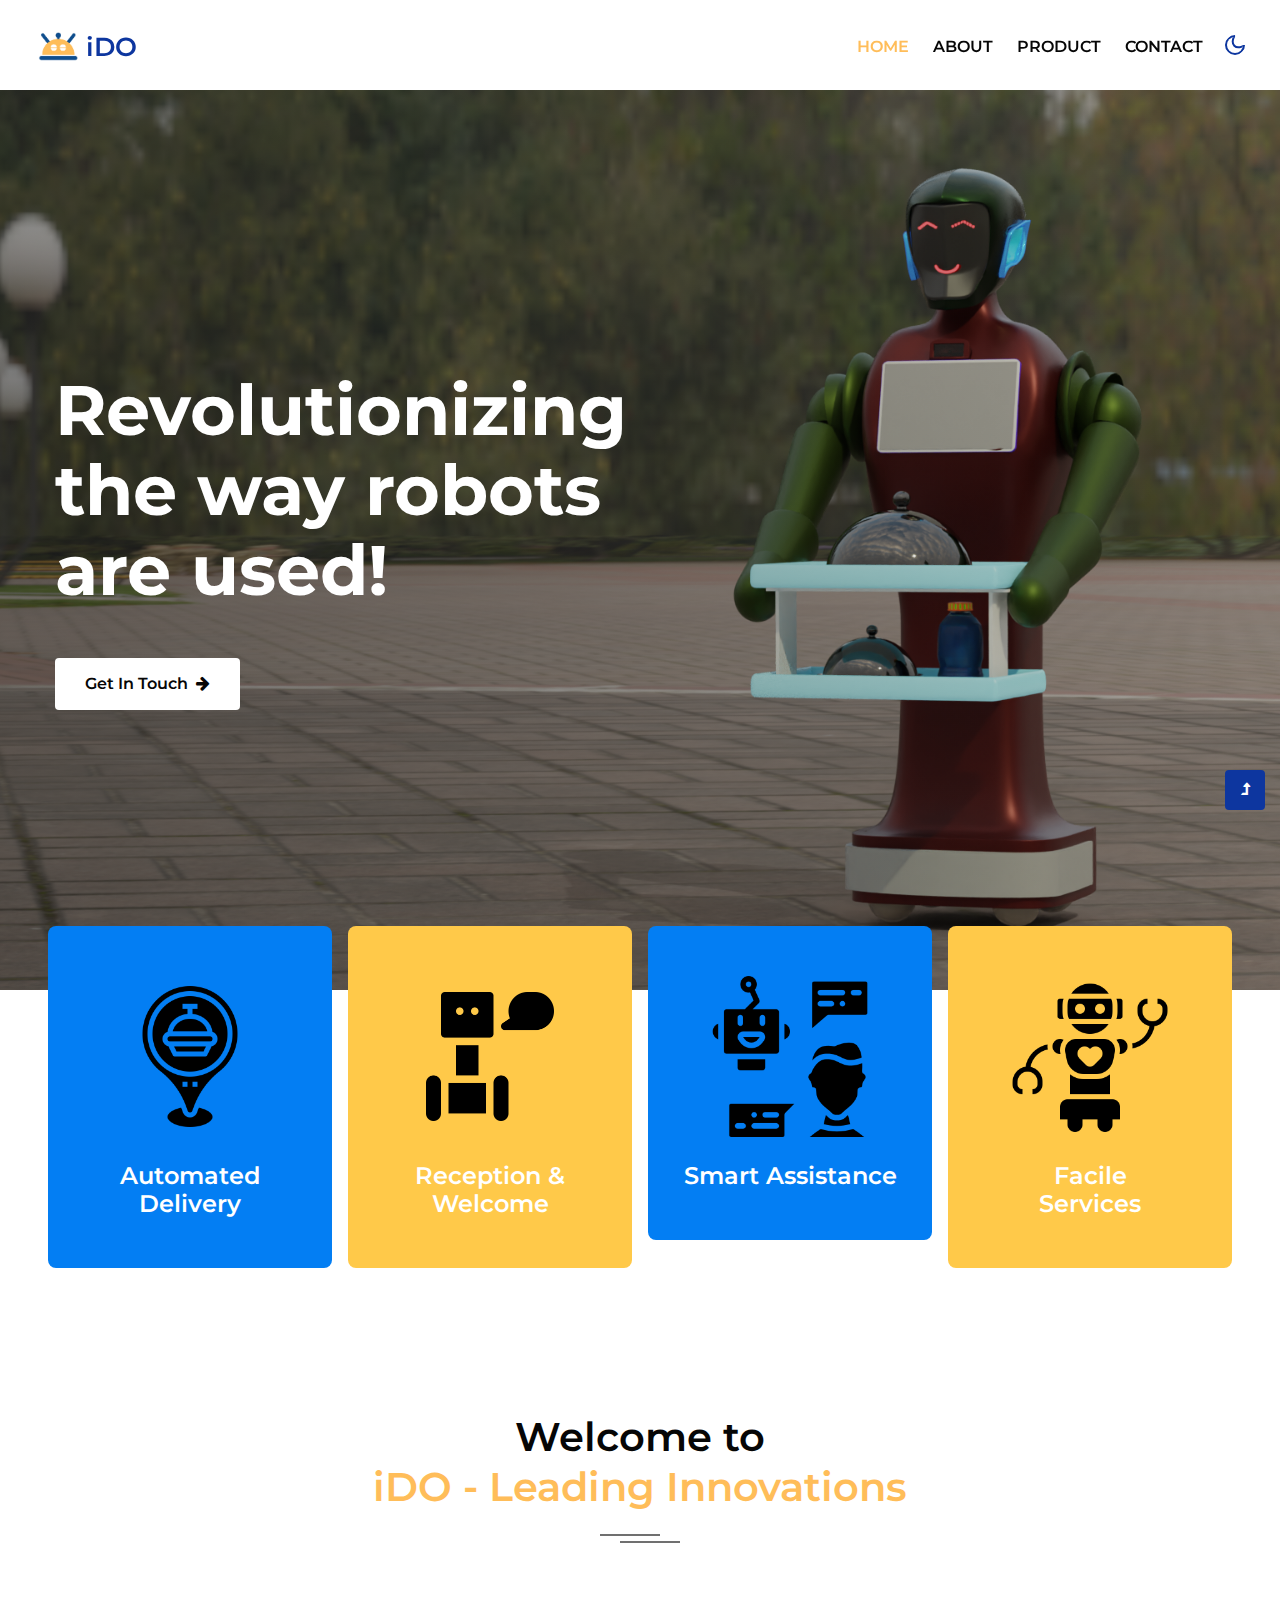
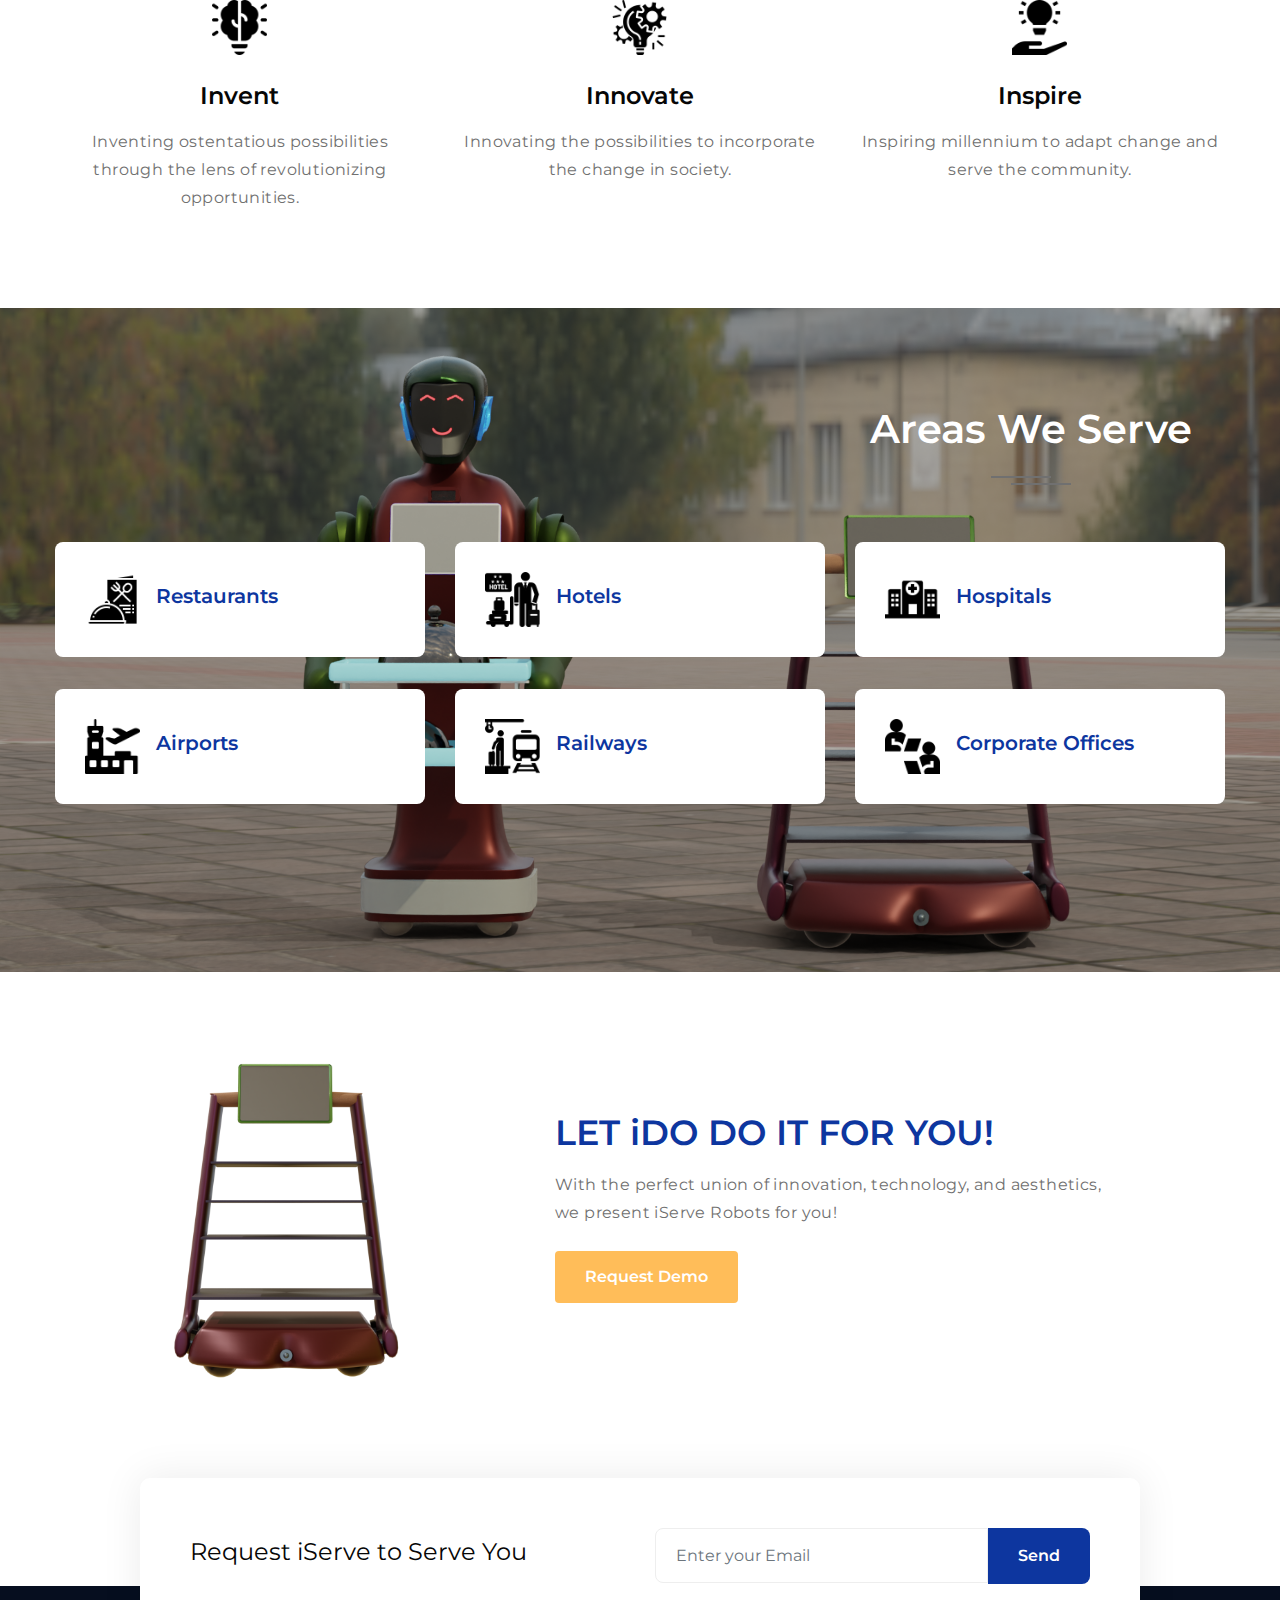
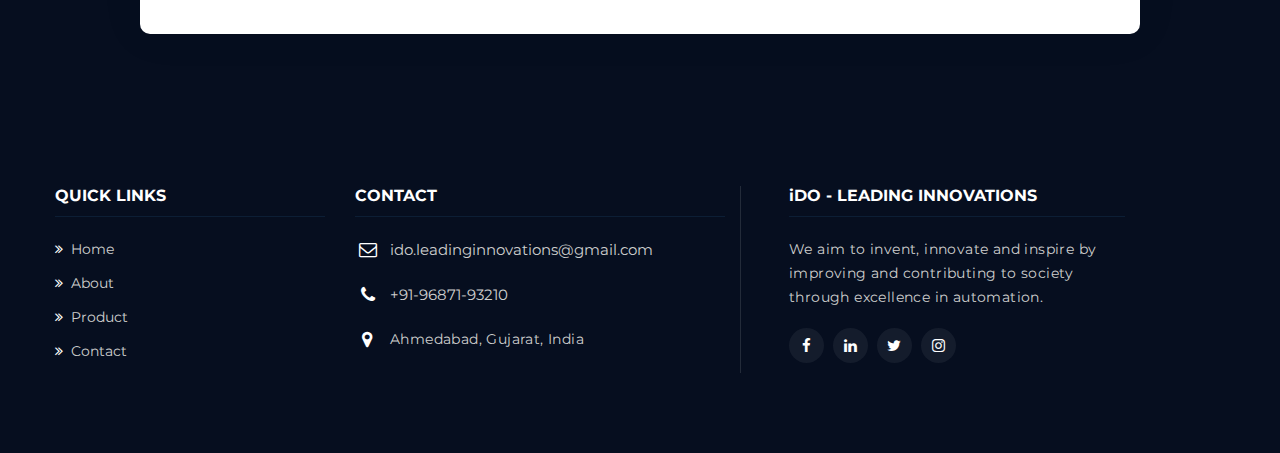
==== index.html @ 0ce3f23a "init" ====
<!--
Author: W3layouts
Author URL: http://w3layouts.com
-->
<!doctype html>
<html lang="en">

<head>
    <!-- Required meta tags -->
    <meta charset="utf-8">
    <meta name="viewport" content="width=device-width, initial-scale=1, shrink-to-fit=no">
    <title>iDO - Leading Innovations</title>
    <!-- google-fonts -->
    <link href="//fonts.googleapis.com/css2?family=Montserrat:wght@100;200;300;400;500;600;700;800;900&display=swap"
        rel="stylesheet">
    <link rel="icon" href="./images/logowobg.png">
    <!-- //google-fonts -->
    <!-- Template CSS Style link -->
    <link rel="stylesheet" href="assets/css/style-starter.css">
</head>

<body>
    <!--header-->
    <header id="site-header" class="fixed-top">
        <div class="container-fluid">
            <nav class="navbar navbar-expand-lg stroke">
                <h1>
                    <a class="navbar-brand d-flex align-items-center" href="index.html">
                        <img src="./images/logowobg.png" class="img-fluid p-1" style="height:55px;width:auto;" alt="">
                        iDO
                    </a>
                </h1>
                <!-- if logo is image enable this   
    <a class="navbar-brand" href="#index.html">
        <img src="image-path" alt="Your logo" title="Your logo" style="height:35px;" />
    </a> -->
                <button class="navbar-toggler  collapsed bg-gradient" type="button" data-toggle="collapse"
                    data-target="#navbarTogglerDemo02" aria-controls="navbarTogglerDemo02" aria-expanded="false"
                    aria-label="Toggle navigation">
                    <span class="navbar-toggler-icon fa icon-expand fa-bars"></span>
                    <span class="navbar-toggler-icon fa icon-close fa-times"></span>
                </button>

                <div class="collapse navbar-collapse" id="navbarTogglerDemo02">
                    <ul class="navbar-nav ml-lg-auto">
                        <li class="nav-item active">
                            <a class="nav-link" href="index.html">Home <span class="sr-only">(current)</span></a>
                        </li>
                        <li class="nav-item">
                            <a class="nav-link" href="about.html">About</a>
                        </li>
                        <li class="nav-item">
                            <a class="nav-link" href="courses.html">Product</a>
                        </li>
                        <li class="nav-item">
                            <a class="nav-link" href="contact.html">Contact</a>
                        </li>
                    </ul>
                </div>
                <!-- toggle switch for light and dark theme -->
                <div class="cont-ser-position">
                    <nav class="navigation">
                        <div class="theme-switch-wrapper">
                            <label class="theme-switch" for="checkbox">
                                <input type="checkbox" id="checkbox">
                                <div class="mode-container">
                                    <i class="gg-sun"></i>
                                    <i class="gg-moon"></i>
                                </div>
                            </label>
                        </div>
                    </nav>
                </div>
                <!-- //toggle switch for light and dark theme -->
            </nav>
        </div>
    </header>
    <!--//header-->

    <!-- banner section -->
    <section class="w3l-main-slider" id="home">
        <div class="companies20-content">
            <div class="">
                <div class="item">
                    <li>
                        <div class="slider-info banner-view">
                            <div class="banner-info">
                                <div class="container">
                                    <div class="banner-info-bg">
                                        <h5 class="">Revolutionizing the way robots are used!</h5>
                                        <a class="btn btn-style mt-sm-5 mt-4" href="contact.html">
                                            Get In Touch<i class="fa fa-arrow-right ml-2" aria-hidden="true"></i></a>
                                    </div>
                                </div>
                            </div>
                        </div>
                    </li>
                </div>
            </div>
        </div>
    </section>
    <!-- //banner section -->

    <!-- banner bottom section -->
    <section class="w3l-bottom-grids-6 pb-lg-5 text-center" id="services">
        <div class="container">
            <div class="grids-area-hny main-cont-wthree-fea row">
                <div class="col-lg-3 col-md-6 px-lg-2">
                    <div class="area-box color-1">
                        <img src="./images/navigation.png" class="img-fluid w-75" alt="">
                        <h4><a class="title-head">Automated Delivery</a></h4>
                    </div>
                </div>
                <div class="col-lg-3 col-md-6 px-lg-2 mt-md-0 mt-3">
                    <div class="area-box color-2">
                        <img src="./images/reception and welcome.png" class="img-fluid p-3 w-75" alt="">
                        <h4><a class="title-head">Reception & Welcome</a></h4>
                    </div>
                </div>
                <div class="col-lg-3 col-md-6 px-lg-2 mt-lg-0 mt-3">
                    <div class="area-box color-3">
                        <img src="./images/smart assistance.png" class="img-fluid w-75" alt="">
                        <h4><a class="title-head">Smart Assistance</a></h4>
                    </div>
                </div>
                <div class="col-lg-3 col-md-6 px-lg-2 mt-lg-0 mt-3">
                    <div class="area-box color-4 h-100">
                        <img src="./images/facile services.png" class="img-fluid w-75" alt="">
                        <h4><a class="title-head">Facile<br>Services</a></h4>
                    </div>
                </div>
            </div>
        </div>
    </section>
    <!-- //banner bottom section -->

    <!-- welcome section -->
    <section class="w3l-feature-8">
        <div class="features-main py-5 pt-0">
            <div class="container py-md-5 py-4">
                <div class="title-heading-w3 text-center mx-auto mb-5 pb-sm-4">
                    <h3 class="title-main pb-3">Welcome to <br><span>iDO - Leading Innovations</span></h3>
                </div>
                <div class="row features text-center">
                    <div class="col-lg-4 col-sm-6">
                        <div class="feature-body">
                            <div class="feature-images">
                                <img src="./images/invent.png" class="img-fluid" style="height:55px;width:auto">
                            </div>
                            <div class="feature-info mt-4">
                                <a href="about.html">
                                    <h3 class="feature-titel">
                                        Invent
                                    </h3>
                                </a>
                                <p class="feature-text">
                                    Inventing ostentatious possibilities through the lens of revolutionizing
                                    opportunities.
                                </p>
                            </div>
                        </div>
                    </div>
                    <div class="col-lg-4 col-sm-6 mt-sm-0 mt-5">
                        <div class="feature-body">
                            <div class="feature-images">
                                <img src="./images/innovate.png" class="img-fluid" style="height:55px;width:auto">
                            </div>
                            <div class="feature-info mt-4">
                                <a href="about.html">
                                    <h3 class="feature-titel">
                                        Innovate
                                    </h3>
                                </a>
                                <p class="feature-text">
                                    Innovating the possibilities to incorporate the change in society.
                                </p>
                            </div>
                        </div>
                    </div>
                    <div class="col-lg-4 col-sm-6 mt-lg-0 mt-5">
                        <div class="feature-body">
                            <div class="feature-images">
                                <img src="./images/inspire.png" class="img-fluid" style="height:55px;width:auto">
                            </div>
                            <div class="feature-info mt-4">
                                <a href="about.html">
                                    <h3 class="feature-titel">
                                        Inspire
                                    </h3>
                                </a>
                                <p class="feature-text">
                                    Inspiring millennium to adapt change and serve the community.
                                </p>
                            </div>
                        </div>
                    </div>
                </div>
            </div>
        </div>
    </section>
    <!-- //welcome section -->

    <!-- courses section
    <div class="w3l-grids-block-5 py-5">
        <div class="container py-md-5 py-4">
            <div class="title-heading-w3 text-center mx-auto mb-5 pb-sm-4">
                <h3 class="title-main">Pick a Course to <span>Get Started</span></h3>
            </div>
            <div class="row">
                <div class="col-lg-4 col-md-6">
                    <div class="blog-card-single">
                        <div class="grids5-info position-relative">
                            <img src="assets/images/c1.jpg" alt="" class="img-fluid" />
                            <div class="meta-list">
                                <a href="courses.html">art</a>
                                <a href="courses.html">design</a>
                            </div>
                            <div class="course-price-item">
                                <h6>$400</h6>
                            </div>
                        </div>
                        <div class="content-main-top">
                            <div class="content-top mb-4 mt-3">
                                <ul class="list-unstyled d-flex align-items-center justify-content-between">
                                    <li> <i class="fa fa-signal" aria-hidden="true"></i> Intermediate</li>
                                    <li> <i class="fa fa-clock-o" aria-hidden="true"></i> 10 week</li>
                                </ul>
                            </div>
                            <h4><a href="courses.html">Donec sed teus enime</a></h4>
                            <p>Sed do eiusmod tempor incididunt ut labore et dolore magna aliqua.</p>
                            <div class="top-content-border d-flex align-items-center justify-content-between mt-5 pt-4">
                                <ul class="rating-list">
                                    <li><a href="#rate"><i class="fa fa-star" aria-hidden="true"></i>
                                        </a></li>
                                    <li><a href="#rate"><i class="fa fa-star" aria-hidden="true"></i>
                                        </a></li>
                                    <li><a href="#rate"><i class="fa fa-star" aria-hidden="true"></i>
                                        </a></li>
                                    <li><a href="#rate"><i class="fa fa-star" aria-hidden="true"></i>
                                        </a></li>
                                    <li><a href="#rate"><i class="fa fa-star" aria-hidden="true"></i>
                                        </a></li>
                                </ul>
                                <a class="btn btn-style btn-style-primary" href="course.html">Know Details<i
                                        class="fa fa-arrow-right ml-2" aria-hidden="true"></i></a>
                            </div>
                        </div>
                    </div>
                </div>
                <div class="col-lg-4 col-md-6 mt-md-0 mt-5">
                    <div class="blog-card-single">
                        <div class="grids5-info position-relative">
                            <img src="assets/images/c2.jpg" alt="" class="img-fluid" />
                            <div class="meta-list">
                                <a href="courses.html">Digital</a>
                                <a href="courses.html">Learn</a>
                                <a href="courses.html">10% off</a>
                            </div>
                            <div class="course-price-item">
                                <h6>$900</h6>
                            </div>
                        </div>
                        <div class="content-main-top">
                            <div class="content-top mb-4 mt-3">
                                <ul class="list-unstyled d-flex align-items-center justify-content-between">
                                    <li> <i class="fa fa-signal" aria-hidden="true"></i> High </li>
                                    <li> <i class="fa fa-clock-o" aria-hidden="true"></i> 10 week</li>
                                </ul>
                            </div>
                            <h4><a href="courses.html">It's enim ad minim ate</a></h4>
                            <p>Sed do eiusmod tempor incididunt ut labore et dolore magna aliqua.</p>
                            <div class="top-content-border d-flex align-items-center justify-content-between mt-5 pt-4">
                                <ul class="rating-list">
                                    <li><a href="#rate"><i class="fa fa-star" aria-hidden="true"></i>
                                        </a></li>
                                    <li><a href="#rate"><i class="fa fa-star" aria-hidden="true"></i>
                                        </a></li>
                                    <li><a href="#rate"><i class="fa fa-star" aria-hidden="true"></i>
                                        </a></li>
                                    <li><a href="#rate"><i class="fa fa-star" aria-hidden="true"></i>
                                        </a></li>
                                    <li><a href="#rate"><i class="fa fa-star" aria-hidden="true"></i>
                                        </a></li>
                                </ul>
                                <a class="btn btn-style btn-style-primary" href="course.html">Know Details<i
                                        class="fa fa-arrow-right ml-2" aria-hidden="true"></i></a>
                            </div>
                        </div>
                    </div>
                </div>
                <div class="col-lg-4 col-md-6 mt-lg-0 mt-5">
                    <div class="blog-card-single">
                        <div class="grids5-info position-relative">
                            <img src="assets/images/c3.jpg" alt="" class="img-fluid" />
                            <div class="meta-list">
                                <a href="courses.html">Html</a>
                                <a href="courses.html">Java</a>
                            </div>
                            <div class="course-price-item">
                                <h6>$99</h6>
                            </div>
                        </div>
                        <div class="content-main-top">
                            <div class="content-top mb-4 mt-3">
                                <ul class="list-unstyled d-flex align-items-center justify-content-between">
                                    <li> <i class="fa fa-signal" aria-hidden="true"></i> Beginner </li>
                                    <li> <i class="fa fa-clock-o" aria-hidden="true"></i> 10 week</li>
                                </ul>
                            </div>
                            <h4><a href="courses.html">Ullamco laboris nisi uts</a></h4>
                            <p>Sed do eiusmod tempor incididunt ut labore et dolore magna aliqua.</p>
                            <div class="top-content-border d-flex align-items-center justify-content-between mt-5 pt-4">
                                <ul class="rating-list">
                                    <li><a href="#rate"><i class="fa fa-star" aria-hidden="true"></i>
                                        </a></li>
                                    <li><a href="#rate"><i class="fa fa-star" aria-hidden="true"></i>
                                        </a></li>
                                    <li><a href="#rate"><i class="fa fa-star" aria-hidden="true"></i>
                                        </a></li>
                                    <li><a href="#rate"><i class="fa fa-star" aria-hidden="true"></i>
                                        </a></li>
                                    <li><a href="#rate"><i class="fa fa-star-o" aria-hidden="true"></i>
                                        </a></li>
                                </ul>
                                <a class="btn btn-style btn-style-primary" href="course.html">Know Details<i
                                        class="fa fa-arrow-right ml-2" aria-hidden="true"></i></a>
                            </div>
                        </div>
                    </div>
                </div>
                <div class="col-lg-4 col-md-6 mt-5">
                    <div class="blog-card-single">
                        <div class="grids5-info position-relative">
                            <img src="assets/images/c4.jpg" alt="" class="img-fluid" />
                            <div class="meta-list">
                                <a href="courses.html">Website</a>
                                <a href="courses.html">Wordpress</a>
                            </div>
                            <div class="course-price-item">
                                <h6>$369</h6>
                            </div>
                        </div>
                        <div class="content-main-top">
                            <div class="content-top mb-4 mt-3">
                                <ul class="list-unstyled d-flex align-items-center justify-content-between">
                                    <li> <i class="fa fa-signal" aria-hidden="true"></i> Intermediate</li>
                                    <li> <i class="fa fa-clock-o" aria-hidden="true"></i> 10 week</li>
                                </ul>
                            </div>
                            <h4><a href="courses.html">Donec sed teus enime</a></h4>
                            <p>Sed do eiusmod tempor incididunt ut labore et dolore magna aliqua.</p>
                            <div class="top-content-border d-flex align-items-center justify-content-between mt-5 pt-4">
                                <ul class="rating-list">
                                    <li><a href="#rate"><i class="fa fa-star" aria-hidden="true"></i>
                                        </a></li>
                                    <li><a href="#rate"><i class="fa fa-star" aria-hidden="true"></i>
                                        </a></li>
                                    <li><a href="#rate"><i class="fa fa-star" aria-hidden="true"></i>
                                        </a></li>
                                    <li><a href="#rate"><i class="fa fa-star" aria-hidden="true"></i>
                                        </a></li>
                                    <li><a href="#rate"><i class="fa fa-star" aria-hidden="true"></i>
                                        </a></li>
                                </ul>
                                <a class="btn btn-style btn-style-primary" href="course.html">Know Details<i
                                        class="fa fa-arrow-right ml-2" aria-hidden="true"></i></a>
                            </div>
                        </div>
                    </div>
                </div>
                <div class="col-lg-4 col-md-6 mt-5">
                    <div class="blog-card-single">
                        <div class="grids5-info position-relative">
                            <img src="assets/images/c5.jpg" alt="" class="img-fluid" />
                            <div class="meta-list">
                                <a href="courses.html">Marketing</a>
                                <a href="courses.html">Edu</a>
                            </div>
                            <div class="course-price-item">
                                <h6>$499</h6>
                            </div>
                        </div>
                        <div class="content-main-top">
                            <div class="content-top mb-4 mt-3">
                                <ul class="list-unstyled d-flex align-items-center justify-content-between">
                                    <li> <i class="fa fa-signal" aria-hidden="true"></i> High </li>
                                    <li> <i class="fa fa-clock-o" aria-hidden="true"></i> 10 week</li>
                                </ul>
                            </div>
                            <h4><a href="courses.html">It's enim ad minim ate</a></h4>
                            <p>Sed do eiusmod tempor incididunt ut labore et dolore magna aliqua.</p>
                            <div class="top-content-border d-flex align-items-center justify-content-between mt-5 pt-4">
                                <ul class="rating-list">
                                    <li><a href="#rate"><i class="fa fa-star" aria-hidden="true"></i>
                                        </a></li>
                                    <li><a href="#rate"><i class="fa fa-star" aria-hidden="true"></i>
                                        </a></li>
                                    <li><a href="#rate"><i class="fa fa-star" aria-hidden="true"></i>
                                        </a></li>
                                    <li><a href="#rate"><i class="fa fa-star" aria-hidden="true"></i>
                                        </a></li>
                                    <li><a href="#rate"><i class="fa fa-star-o" aria-hidden="true"></i>
                                        </a></li>
                                </ul>
                                <a class="btn btn-style btn-style-primary" href="course.html">Know Details<i
                                        class="fa fa-arrow-right ml-2" aria-hidden="true"></i></a>
                            </div>
                        </div>
                    </div>
                </div>
                <div class="col-lg-4 col-md-6 mt-5">
                    <div class="blog-card-single">
                        <div class="grids5-info position-relative">
                            <img src="assets/images/c6.jpg" alt="" class="img-fluid" />
                            <div class="meta-list">
                                <a href="courses.html">Study</a>
                                <a href="courses.html">Accadamic</a>
                            </div>
                            <div class="course-price-item">
                                <h6>$289</h6>
                            </div>
                        </div>
                        <div class="content-main-top">
                            <div class="content-top mb-4 mt-3">
                                <ul class="list-unstyled d-flex align-items-center justify-content-between">
                                    <li> <i class="fa fa-signal" aria-hidden="true"></i> Beginner </li>
                                    <li> <i class="fa fa-clock-o" aria-hidden="true"></i> 10 week</li>
                                </ul>
                            </div>
                            <h4><a href="courses.html">Ullamco laboris nisi uts</a></h4>
                            <p>Sed do eiusmod tempor incididunt ut labore et dolore magna aliqua.</p>
                            <div class="top-content-border d-flex align-items-center justify-content-between mt-5 pt-4">
                                <ul class="rating-list">
                                    <li><a href="#rate"><i class="fa fa-star" aria-hidden="true"></i>
                                        </a></li>
                                    <li><a href="#rate"><i class="fa fa-star" aria-hidden="true"></i>
                                        </a></li>
                                    <li><a href="#rate"><i class="fa fa-star" aria-hidden="true"></i>
                                        </a></li>
                                    <li><a href="#rate"><i class="fa fa-star" aria-hidden="true"></i>
                                        </a></li>
                                    <li><a href="#rate"><i class="fa fa-star" aria-hidden="true"></i>
                                        </a></li>
                                </ul>
                                <a class="btn btn-style btn-style-primary" href="course.html">Know Details<i
                                        class="fa fa-arrow-right ml-2" aria-hidden="true"></i></a>
                            </div>
                        </div>
                    </div>
                </div>
            </div>
            <div class="text-center mt-5">
                <a class="btn btn-style btn-style-secondary mt-sm-3" href="about.html">
                    Browse more courses<i class="fa fa-arrow-right ml-2" aria-hidden="true"></i></a>
            </div>
        </div>
    </div> -->
    <!-- //courses section -->

    <!-- grids section -->
    <section class="w3l-homeblock1">
        <div class="w3-services-ab py-5">
            <div class="container py-md-5 py-4">
                <div class="w3-services-grids pb-sm-5 mb-sm-4">
                    <div class="row justify-content-end">
                        <div class="title-heading-w3 mt-0 mb-5 pb-sm-4 pr-5">
                            <h3 class="title-main pb-3 text-white">Areas We Serve</h3>
                        </div>
                    </div>
                    <div class="row w3-services-right-grid">

                        <div class="col-12">

                            <div class="fea-gd-vv row" >
                                <div class="col-md-4">
                                    <div class="d-flex align-items-center feature-gd">
                                        <div class="icon">
                                            <img src="./images/restaurant.png" class="img-fluid"
                                                style="height:55px;width:auto" alt="">
                                        </div>
                                        <div class="icon-info">
                                            <h5 style="color:#0d369f">Restaurants</h5>

                                        </div>
                                    </div>
                                </div>
                                <div class="col-md-4 mt-md-0 mt-4">
                                    <div class="d-flex align-items-center feature-gd">
                                        <div class="icon">
                                            <img src="./images/hotel.png" class="img-fluid"
                                                style="height:55px;width:auto" alt="">
                                        </div>
                                        <div class="icon-info">
                                            <h5 style="color:#0d369f">Hotels</h5>

                                        </div>
                                    </div>
                                </div>
                                <div class="col-md-4 mt-md-0 mt-4">
                                    <div class="d-flex align-items-center feature-gd">
                                        <div class="icon">
                                            <img src="./images/hospital.png" class="img-fluid"
                                                style="height:55px;width:auto" alt="">
                                        </div>
                                        <div class="icon-info">
                                            <h5 style="color:#0d369f">Hospitals</h5>

                                        </div>
                                    </div>
                                </div>
                                <div class="col-md-4 mt-4 pt-md-2">
                                    <div class="d-flex align-items-center feature-gd ">
                                        <div class="icon">
                                            <img src="./images/airport.png" class="img-fluid"
                                                style="height:55px;width:auto" alt="">
                                        </div>
                                        <div class="icon-info">
                                            <h5 style="color:#0d369f">Airports</h5>

                                        </div>
                                    </div>
                                </div>
                                <div class="col-md-4 mt-4 pt-md-2">
                                    <div class="d-flex align-items-center feature-gd">
                                        <div class="icon">
                                            <img src="./images/railway station.png" class="img-fluid"
                                                style="height:55px;width:auto" alt="">
                                        </div>
                                        <div class="icon-info">
                                            <h5 style="color:#0d369f">Railways</h5>

                                        </div>
                                    </div>
                                </div>
                                <div class="col-md-4 mt-4 pt-md-2">
                                    <div class="d-flex align-items-center feature-gd">
                                        <div class="icon">
                                            <img src="./images/corporate offices.png" class="img-fluid"
                                                style="height:55px;width:auto" alt="">
                                        </div>
                                        <div class="icon-info">
                                            <h5 style="color:#0d369f">Corporate Offices</h5>

                                        </div>
                                    </div>
                                </div>
                            </div>
                        </div>
                    </div>
                </div>
            </div>
        </div>
    </section>
    <!-- //grids section -->

    <!-- stats -->
    <!-- <section class="w3_stats py-sm-5 pt-sm-0 pt-5" id="stats">
        <div class="container py-md-5 py-4">
            <div class="title-heading-w3 text-center mx-auto mb-5 pb-sm-4">
                <h3 class="title-main">Strength in <span>Numbers</span></h3>
                <p class="mt-4 pt-md-2">Similique sunt in culpa qui officia deserunt mollitia animi, id est laborum et
                    dolorum
                    fuga.</p>
            </div>
            <div class="w3-stats">
                <div class="row text-center">
                    <div class="col-lg-3 col-sm-6">
                        <div class="counter">
                            <div class="timer count-title count-number" data-to="6300" data-speed="1500"></div>
                            <p class="count-text">Learners & counting</p>
                        </div>
                    </div>
                    <div class="col-lg-3 col-sm-6 mt-sm-0 mt-4">
                        <div class="counter">
                            <div class="timer count-title count-number" data-to="638" data-speed="1500"></div>
                            <p class="count-text">Total courses</p>
                        </div>
                    </div>
                    <div class="col-lg-3 col-sm-6 mt-lg-0 mt-4">
                        <div class="counter">
                            <div class="timer count-title count-number" data-to="7600" data-speed="1500"></div>
                            <p class="count-text">Successful students</p>
                        </div>
                    </div>
                    <div class="col-lg-3 col-sm-6 mt-lg-0 mt-4">
                        <div class="counter border-right-0">
                            <div class="timer count-title count-number" data-to="36" data-speed="1500"></div>
                            <p class="count-text">Languages</p>
                        </div>
                    </div>
                </div>
            </div>
        </div>
    </section> -->
    <!-- //stats -->

    <!-- testimonial section -->
    <!-- <div class="w3l-cutomer-main-cont">
        <div class="testimonials py-5">
            <div class="container py-md-5 py-4">
                <div class="title-heading-w3 text-center mx-auto mb-5 pb-lg-5">
                    <h3 class="title-main">Student Community <span>Feedback </span></h3>
                </div>
                <div class="row content-sec mt-md-5">
                    <div class="col-lg-4 col-md-6 testi-sections">
                        <div class="testimonials_grid">
                            <p class="sub-test"><q>
                                    Nam libero tempore, cum soluta
                                    nobis est eligendi optio cumque nihil impedit.</q>
                            </p>
                            <div class="d-grid sub-author-con">
                                <div class="testi-img-res">
                                    <img src="assets/images/testi2.jpg" alt="" class="img-fluid" />
                                </div>
                                <div class="testi_grid text-left">
                                    <h5>Petey Cruis</h5>
                                    <p>Caption Here</p>
                                </div>
                            </div>
                        </div>
                    </div>
                    <div class="col-lg-4 col-md-6 mt-md-0 mt-4 testi-sections">
                        <div class="testimonials_grid">
                            <p class="sub-test"><q>
                                    Nam
                                    libero
                                    tempore, cum soluta
                                    nobis est eligendi optio cumque nihil impedit.</q>
                            </p>
                            <div class="d-grid sub-author-con">
                                <div class="testi-img-res">
                                    <img src="assets/images/testi1.jpg" alt="" class="img-fluid" />
                                </div>
                                <div class="testi_grid text-left">
                                    <h5>Molive Joe</h5>
                                    <p>Caption Here</p>
                                </div>
                            </div>
                        </div>
                    </div>
                    <div class="col-lg-4 col-md-6 mt-lg-0 mt-4 testi-sections">
                        <div class="testimonials_grid">
                            <p class="sub-test"><q>
                                    Nam
                                    libero
                                    tempore, cum soluta
                                    nobis est eligendi optio cumque nihil impedit.</q>
                            </p>
                            <div class="d-grid sub-author-con">
                                <div class="testi-img-res">
                                    <img src="assets/images/testi3.jpg" alt="" class="img-fluid" />
                                </div>
                                <div class="testi_grid text-left">
                                    <h5>Paige Turner</h5>
                                    <p>Caption Here</p>
                                </div>
                            </div>
                        </div>
                    </div>
                </div>
            </div>
        </div>
    </div> -->
    <!-- //testimonial section -->

    <!-- team section -->
    <!-- <section class="w3l-team py-sm-5 pb-sm-0 pb-5">
        <div class="container py-md-5 py-4">
            <div class="title-heading-w3 text-center mx-auto mb-5 pb-sm-4">
                <h3 class="title-main">World Class <span>Instructors</span></h3>
            </div>
            <div class="row text-center">
                <div class="col-lg-3 col-sm-6">
                    <div class="team-block-single">
                        <div class="team-grids">
                            <a href="#team-single">
                                <img src="assets/images/team1.jpg" class="img-fluid" alt="">
                                <div class="team-info">
                                    <div class="social-icons-section">
                                        <a class="fac" href="#facebook">
                                            <span class="fa fa-facebook"></span>
                                        </a>
                                        <a class="twitter mx-2" href="#twitter">
                                            <span class="fa fa-twitter"></span>
                                        </a>
                                        <a class="google" href="#google-plus">
                                            <span class="fa fa-google-plus"></span>
                                        </a>
                                    </div>
                                </div>
                            </a>
                        </div>
                        <div class="team-bottom-block p-4">
                            <h5 class="member mb-1"><a href="#team">Olive Yew</a></h5>
                            <small>Teaches Design</small>
                        </div>
                    </div>
                </div>
                <div class="col-lg-3 col-sm-6 mt-sm-0 mt-5">
                    <div class="team-block-single">
                        <div class="team-grids">
                            <a href="#team-single">
                                <img src="assets/images/team2.jpg" class="img-fluid" alt="">
                                <div class="team-info">
                                    <div class="social-icons-section">
                                        <a class="fac" href="#facebook">
                                            <span class="fa fa-facebook"></span>
                                        </a>
                                        <a class="twitter mx-2" href="#twitter">
                                            <span class="fa fa-twitter"></span>
                                        </a>
                                        <a class="google" href="#google-plus">
                                            <span class="fa fa-google-plus"></span>
                                        </a>
                                    </div>
                                </div>
                            </a>
                        </div>
                        <div class="team-bottom-block p-4">
                            <h5 class="member mb-1 active"><a href="#team">Aida Joe</a></h5>
                            <small>UI/UX Designer</small>
                        </div>
                    </div>
                </div>
                <div class="col-lg-3 col-sm-6 mt-lg-0 mt-5">
                    <div class="team-block-single">
                        <div class="team-grids">
                            <a href="#team-single">
                                <img src="assets/images/team3.jpg" class="img-fluid" alt="">
                                <div class="team-info">
                                    <div class="social-icons-section">
                                        <a class="fac" href="#facebook">
                                            <span class="fa fa-facebook"></span>
                                        </a>
                                        <a class="twitter mx-2" href="#twitter">
                                            <span class="fa fa-twitter"></span>
                                        </a>
                                        <a class="google" href="#google-plus">
                                            <span class="fa fa-google-plus"></span>
                                        </a>
                                    </div>
                                </div>
                            </a>
                        </div>
                        <div class="team-bottom-block p-4">
                            <h5 class="member mb-1"><a href="#team">Teri Dac</a></h5>
                            <small>Teaches Skills</small>
                        </div>
                    </div>
                </div>
                <div class="col-lg-3 col-sm-6 mt-lg-0 mt-5">
                    <div class="team-block-single">
                        <div class="team-grids">
                            <a href="#team-single">
                                <img src="assets/images/team4.jpg" class="img-fluid" alt="">
                                <div class="team-info">
                                    <div class="social-icons-section">
                                        <a class="fac" href="#facebook">
                                            <span class="fa fa-facebook"></span>
                                        </a>
                                        <a class="twitter mx-2" href="#twitter">
                                            <span class="fa fa-twitter"></span>
                                        </a>
                                        <a class="google" href="#google-plus">
                                            <span class="fa fa-google-plus"></span>
                                        </a>
                                    </div>
                                </div>
                            </a>
                        </div>
                        <div class="team-bottom-block p-4">
                            <h5 class="member mb-1"><a href="#team">Anton Bne</a></h5>
                            <small>Web Designer</small>
                        </div>
                    </div>
                </div>
            </div>
        </div>
    </section> -->
    <!-- //team setion -->

    <!-- about-2 section -->
    <section class="w3l-about-2">
        <div class="container pb-md-5 pb-4 mb-5">
            <div class="row align-items-center mb-5 mb-md-0 justify-content-between">
                <div class="col-lg-5 about-2-secs-right mb-lg-0 mb-4 text-center">
                    <img src="/images/Robot_HQ.png" alt="" class="img-fluid img-responsive m-auto p-5" />
                </div>
                <div class="col-lg-7 about-2-secs-left pr-lg-5">
                    <h3 class="title-style mb-sm-3 mb-2" style="color:#0d369f">
                        LET iDO DO IT FOR YOU!
                    </h3>
                    <p>
                        With the perfect union of innovation, technology, and aesthetics,<br>
                        we present iServe Robots for you!
                    </p>
                    <div class="mt-2">
                        <a class="btn btn-style btn-style-secondary mt-3" href="contact.html">Request Demo</a>
                    </div>
                </div>
            </div>
        </div>
    </section>
    <!-- //about-2 section -->

    <!-- footer -->
    <footer class="w3l-footer-22 position-relative mt-5 pt-5">
        <div class="footer-sub">
            <div class="container">
                <div class="text-txt">
                    <div class="right-side">
                        <!-- form section -->
                        <div class="row align-items-center w3l-forms-9">
                            <div class="main-midd col-md-6">
                                <h3 style="font-size:1.5rem;" class="title-head mb-lg-2">Request iServe to Serve You</h3>
                            </div>
                            <div class="main-midd-2 col-md-6 mt-md-0 mt-4">
                                <form action="#url" method="GET" class="rightside-form">
                                    <input type="mail" class="form-control" name="email" placeholder="Enter your Email">
                                    <button class="btn" type="submit">Send</button>
                                </form>
                            </div>
                        </div>
                        <!-- //form section -->
                    </div>
                    <div class="row sub-columns">
                        <div class="col-lg-3 col-sm-6 sub-two-right">
                            <h6>Quick links</h6>
                            <ul>
                                <li><a href="index.html"><span class="fa fa-angle-double-right mr-2"></span>Home</a>
                                </li>
                                <li><a href="about.html"><span class="fa fa-angle-double-right mr-2"></span>About</a>
                                </li>
                                <li><a href="courses.html"><span
                                            class="fa fa-angle-double-right mr-2"></span>Product</a></li>
                                <li><a href="contact.html"><span
                                            class="fa fa-angle-double-right mr-2"></span>Contact</a></li>
                            </ul>
                        </div>
                        <div class="col-lg-4 col-sm-6 sub-one-left mt-lg-0 mt-sm-5 mt-4">
                            <h6>Contact </h6>
                            <div class="column2">
                                <div class="href1"><span class="fa fa-envelope-o" aria-hidden="true"></span><a
                                        href="mailto:ido.leadinginnovations@gmail.com">ido.leadinginnovations@gmail.com</a>
                                </div>
                                <div class="href2"><span class="fa fa-phone" aria-hidden="true"></span><a
                                        href="tel:+91-96871-93210">+91-96871-93210</a>
                                </div>
                                <div>
                                    <p class="contact-para"><span class="fa fa-map-marker"
                                            aria-hidden="true"></span>Ahmedabad, Gujarat, India</p>
                                </div>
                            </div>
                        </div>
                        <div class="col-lg-4 col-sm-6 sub-one-left ab-right-cont pl-lg-5 mt-lg-0 mt-sm-5 mt-4">
                            <h6 style="text-transform: none;">iDO - LEADING INNOVATIONS</h6>
                            <p>
                                We aim to invent, innovate and
                                inspire by improving and contributing
                                to society through excellence in
                                automation.
                            </p>
                            <div class="columns-2">
                                <ul class="social">
                                    <li><a href="#facebook"><span class="fa fa-facebook" aria-hidden="true"></span></a>
                                    </li>
                                    <li><a href="#linkedin"><span class="fa fa-linkedin" aria-hidden="true"></span></a>
                                    </li>
                                    <li><a href="#twitter"><span class="fa fa-twitter" aria-hidden="true"></span></a>
                                    </li>
                                    <li><a href="#instagram"><span class="fa fa-instagram"
                                                aria-hidden="true"></span></a>
                                    </li>
                                </ul>
                            </div>
                        </div>
                    </div>
                </div>
            </div>
        </div>
        <!-- copyright -->
        <!-- <div class="copyright-footer text-center">
            <div class="container">
                <div class="columns">
                    <p>@2021 Studious. All rights reserved. Design by <a href="https://w3layouts.com/"
                            target="_blank"></a>
                        W3Layouts</a>
                    </p>
                </div>
            </div>
        </div> -->
        <!-- //copyright -->
    </footer>
    <!-- //footer -->

    <!-- Js scripts -->
    <!-- move top -->
    <button onclick="topFunction()" id="movetop" title="Go to top">
        <span class="fa fa-level-up" aria-hidden="true"></span>
    </button>
    <script>
        // When the user scrolls down 20px from the top of the document, show the button
        window.onscroll = function () {
            scrollFunction()
        };

        function scrollFunction() {
            if (document.body.scrollTop > 20 || document.documentElement.scrollTop > 20) {
                document.getElementById("movetop").style.display = "block";
            } else {
                document.getElementById("movetop").style.display = "none";
            }
        }

        // When the user clicks on the button, scroll to the top of the document
        function topFunction() {
            document.body.scrollTop = 0;
            document.documentElement.scrollTop = 0;
        }
    </script>
    <!-- //move top -->

    <!-- common jquery plugin -->
    <script src="assets/js/jquery-3.3.1.min.js"></script>
    <!-- //common jquery plugin -->

    <!-- banner slider -->
    <script src="assets/js/owl.carousel.js"></script>
    <script>
        $(document).ready(function () {
            $('.owl-one').owlCarousel({
                loop: true,
                margin: 0,
                nav: false,
                responsiveClass: true,
                autoplay: true,
                autoplayTimeout: 5000,
                autoplaySpeed: 1000,
                autoplayHoverPause: false,
                responsive: {
                    0: {
                        items: 1,
                        nav: false
                    },
                    480: {
                        items: 1,
                        nav: false
                    },
                    667: {
                        items: 1,
                        nav: false
                    },
                    1000: {
                        items: 1,
                        nav: false
                    }
                }
            })
        })
    </script>
    <!-- //banner slider -->

    <!-- counter for stats -->
    <script src="assets/js/counter.js"></script>
    <!-- //counter for stats -->

    <!-- theme switch js (light and dark)-->
    <script src="assets/js/theme-change.js"></script>
    <script>
        function autoType(elementClass, typingSpeed) {
            var thhis = $(elementClass);
            thhis.css({
                "position": "relative",
                "display": "inline-block"
            });
            thhis.prepend('<div class="cursor" style="right: initial; left:0;"></div>');
            thhis = thhis.find(".text-js");
            var text = thhis.text().trim().split('');
            var amntOfChars = text.length;
            var newString = "";
            thhis.text("|");
            setTimeout(function () {
                thhis.css("opacity", 1);
                thhis.prev().removeAttr("style");
                thhis.text("");
                for (var i = 0; i < amntOfChars; i++) {
                    (function (i, char) {
                        setTimeout(function () {
                            newString += char;
                            thhis.text(newString);
                        }, i * typingSpeed);
                    })(i + 1, text[i]);
                }
            }, 1500);
        }

        $(document).ready(function () {
            // Now to start autoTyping just call the autoType function with the 
            // class of outer div
            // The second paramter is the speed between each letter is typed.   
            autoType(".type-js", 200);
        });
    </script>
    <!-- //theme switch js (light and dark)-->

    <!-- MENU-JS -->
    <script>
        $(window).on("scroll", function () {
            var scroll = $(window).scrollTop();

            if (scroll >= 80) {
                $("#site-header").addClass("nav-fixed");
            } else {
                $("#site-header").removeClass("nav-fixed");
            }
        });

        //Main navigation Active Class Add Remove
        $(".navbar-toggler").on("click", function () {
            $("header").toggleClass("active");
        });
        $(document).on("ready", function () {
            if ($(window).width() > 991) {
                $("header").removeClass("active");
            }
            $(window).on("resize", function () {
                if ($(window).width() > 991) {
                    $("header").removeClass("active");
                }
            });
        });
    </script>
    <!-- //MENU-JS -->

    <!-- disable body scroll which navbar is in active -->
    <script>
        $(function () {
            $('.navbar-toggler').click(function () {
                $('body').toggleClass('noscroll');
            })
        });
    </script>
    <!-- //disable body scroll which navbar is in active -->

    <!--bootstrap-->
    <script src="assets/js/bootstrap.min.js"></script>
    <!-- //bootstrap-->
    <!-- //Js scripts -->
</body>

</html>
---- assets/css/style-starter.css ----
@charset "UTF-8";

/*--
Author: W3layouts
Author URL: http://w3layouts.com
--*/
/*!
 * Bootstrap v4.4.1 (https://getbootstrap.com/)
 * Copyright 2011-2019 The Bootstrap Authors
 * Copyright 2011-2019 Twitter, Inc.
 * Licensed under MIT (https://github.com/twbs/bootstrap/blob/master/LICENSE)
 */
:root {
  --blue: #007bff;
  --indigo: #6610f2;
  --purple: #6f42c1;
  --pink: #e83e8c;
  --red: #dc3545;
  --orange: #fd7e14;
  --yellow: #ffc107;
  --green: #28a745;
  --teal: #20c997;
  --cyan: #17a2b8;
  --white: #fff;
  --gray: #6c757d;
  --gray-dark: #343a40;
  --primary: #ff4c4c;
  --secondary: #e71d36;
  --success: #28a745;
  --info: #17a2b8;
  --warning: #ffc107;
  --danger: #dc3545;
  --light: #f8f9fa;
  --dark: #343a40;
  --breakpoint-xs: 0;
  --breakpoint-sm: 576px;
  --breakpoint-md: 768px;
  --breakpoint-lg: 992px;
  --breakpoint-xl: 1200px;
  --font-family-sans-serif: -apple-system, BlinkMacSystemFont, "Segoe UI", Roboto, "Helvetica Neue", Arial, "Noto Sans", sans-serif, "Apple Color Emoji", "Segoe UI Emoji", "Segoe UI Symbol", "Noto Color Emoji";
  --font-family-monospace: SFMono-Regular, Menlo, Monaco, Consolas, "Liberation Mono", "Courier New", monospace;
}

*,
*::before,
*::after {
  box-sizing: border-box;
}

html {
  font-family: sans-serif;
  line-height: 1.15;
  -webkit-text-size-adjust: 100%;
  -webkit-tap-highlight-color: rgba(0, 0, 0, 0);
}

article,
aside,
figcaption,
figure,
footer,
header,
hgroup,
main,
nav,
section {
  display: block;
}

body {
  margin: 0;
  font-family: -apple-system, BlinkMacSystemFont, "Segoe UI", Roboto, "Helvetica Neue", Arial, "Noto Sans", sans-serif, "Apple Color Emoji", "Segoe UI Emoji", "Segoe UI Symbol", "Noto Color Emoji";
  font-size: 1rem;
  font-weight: 400;
  line-height: 1.5;
  color: #212529;
  text-align: left;
  background-color: #fff;
}

[tabindex="-1"]:focus:not(:focus-visible) {
  outline: 0 !important;
}

hr {
  box-sizing: content-box;
  height: 0;
  overflow: visible;
}

h1,
h2,
h3,
h4,
h5,
h6 {
  margin-top: 0;
  margin-bottom: 0.5rem;
}

p {
  margin-top: 0;
  margin-bottom: 1rem;
}

abbr[title],
abbr[data-original-title] {
  text-decoration: underline;
  -webkit-text-decoration: underline dotted;
  text-decoration: underline dotted;
  cursor: help;
  border-bottom: 0;
  -webkit-text-decoration-skip-ink: none;
  text-decoration-skip-ink: none;
}

address {
  margin-bottom: 1rem;
  font-style: normal;
  line-height: inherit;
}

ol,
ul,
dl {
  margin-top: 0;
  margin-bottom: 1rem;
}

ol ol,
ul ul,
ol ul,
ul ol {
  margin-bottom: 0;
}

dt {
  font-weight: 600;
}

dd {
  margin-bottom: .5rem;
  margin-left: 0;
}

blockquote {
  margin: 0 0 1rem;
}

b,
strong {
  font-weight: bolder;
}

small {
  font-size: 80%;
}

sub,
sup {
  position: relative;
  font-size: 75%;
  line-height: 0;
  vertical-align: baseline;
}

sub {
  bottom: -.25em;
}

sup {
  top: -.5em;
}

a {
  color: var(--font-color);
  text-decoration: none;
  background-color: transparent;
}

a:hover {
  color: var(--primary-color);
  text-decoration: underline;
}

a,
a:hover,
button,
button:hover {
  text-decoration: none;
  transition: .5s all;
  -moz-transition: .5s all;
}

a:not([href]) {
  color: inherit;
  text-decoration: none;
}

a:not([href]):hover {
  color: inherit;
  text-decoration: none;
}

pre,
code,
kbd,
samp {
  font-family: SFMono-Regular, Menlo, Monaco, Consolas, "Liberation Mono", "Courier New", monospace;
  font-size: 1em;
}

pre {
  margin-top: 0;
  margin-bottom: 1rem;
  overflow: auto;
}

figure {
  margin: 0 0 1rem;
}

img {
  vertical-align: middle;
  border-style: none;
}

svg {
  overflow: hidden;
  vertical-align: middle;
}

table {
  border-collapse: collapse;
}

caption {
  padding-top: 0.75rem;
  padding-bottom: 0.75rem;
  color: #6c757d;
  text-align: left;
  caption-side: bottom;
}

th {
  text-align: inherit;
}

label {
  display: inline-block;
  margin-bottom: 0.5rem;
}

button {
  border-radius: 0;
}

button:focus {
  outline: 1px dotted;
  outline: 5px auto -webkit-focus-ring-color;
}

input,
button,
select,
optgroup,
textarea {
  margin: 0;
  font-family: inherit;
  font-size: inherit;
  line-height: inherit;
}

button,
input {
  overflow: visible;
}

button,
select {
  text-transform: none;
}

select {
  word-wrap: normal;
}

button,
[type="button"],
[type="reset"],
[type="submit"] {
  -webkit-appearance: button;
}

button:not(:disabled),
[type="button"]:not(:disabled),
[type="reset"]:not(:disabled),
[type="submit"]:not(:disabled) {
  cursor: pointer;
}

button::-moz-focus-inner,
[type="button"]::-moz-focus-inner,
[type="reset"]::-moz-focus-inner,
[type="submit"]::-moz-focus-inner {
  padding: 0;
  border-style: none;
}

input[type="radio"],
input[type="checkbox"] {
  box-sizing: border-box;
  padding: 0;
}

input[type="date"],
input[type="time"],
input[type="datetime-local"],
input[type="month"] {
  -webkit-appearance: listbox;
}

textarea {
  overflow: auto;
  resize: vertical;
}

fieldset {
  min-width: 0;
  padding: 0;
  margin: 0;
  border: 0;
}

legend {
  display: block;
  width: 100%;
  max-width: 100%;
  padding: 0;
  margin-bottom: .5rem;
  font-size: 1.5rem;
  line-height: inherit;
  color: inherit;
  white-space: normal;
}

@media (max-width: 1200px) {
  legend {
    font-size: calc(1.275rem + 0.3vw);
  }
}

progress {
  vertical-align: baseline;
}

[type="number"]::-webkit-inner-spin-button,
[type="number"]::-webkit-outer-spin-button {
  height: auto;
}

[type="search"] {
  outline-offset: -2px;
  -webkit-appearance: none;
}

[type="search"]::-webkit-search-decoration {
  -webkit-appearance: none;
}

::-webkit-file-upload-button {
  font: inherit;
  -webkit-appearance: button;
}

output {
  display: inline-block;
}

summary {
  display: list-item;
  cursor: pointer;
}

template {
  display: none;
}

[hidden] {
  display: none !important;
}

h1,
h2,
h3,
h4,
h5,
h6,
.h1,
.h2,
.h3,
.h4,
.h5,
.h6 {
  margin-bottom: 0.5rem;
  font-weight: 400;
  line-height: 28px;
}

h1,
.h1 {
  font-size: 2.5rem;
}

@media (max-width: 1200px) {

  h1,
  .h1 {
    font-size: calc(1.375rem + 1.5vw);
  }
}

h2,
.h2 {
  font-size: 2rem;
}

@media (max-width: 1200px) {

  h2,
  .h2 {
    font-size: calc(1.325rem + 0.9vw);
  }
}

h3,
.h3 {
  font-size: 1.75rem;
}

@media (max-width: 1200px) {

  h3,
  .h3 {
    font-size: calc(1.3rem + 0.6vw);
  }
}

h4,
.h4 {
  font-size: 1.5rem;
}

@media (max-width: 1200px) {

  h4,
  .h4 {
    font-size: calc(1.275rem + 0.3vw);
  }
}

h5,
.h5 {
  font-size: 1.25rem;
}

h6,
.h6 {
  font-size: 1rem;
}

.lead {
  font-size: 1.25rem;
  font-weight: 300;
}

.display-1 {
  font-size: 6rem;
  font-weight: 300;
  line-height: 1.2;
}

@media (max-width: 1200px) {
  .display-1 {
    font-size: calc(1.725rem + 5.7vw);
  }
}

.display-2 {
  font-size: 5.5rem;
  font-weight: 300;
  line-height: 1.2;
}

@media (max-width: 1200px) {
  .display-2 {
    font-size: calc(1.675rem + 5.1vw);
  }
}

.display-3 {
  font-size: 4.5rem;
  font-weight: 300;
  line-height: 1.2;
}

@media (max-width: 1200px) {
  .display-3 {
    font-size: calc(1.575rem + 3.9vw);
  }
}

.display-4 {
  font-size: 3.5rem;
  font-weight: 300;
  line-height: 1.2;
}

@media (max-width: 1200px) {
  .display-4 {
    font-size: calc(1.475rem + 2.7vw);
  }
}

hr {
  margin-top: 1rem;
  margin-bottom: 1rem;
  border: 0;
  border-top: 1px solid rgba(0, 0, 0, 0.1);
}

small,
.small {
  font-size: 80%;
  font-weight: 400;
}

mark,
.mark {
  padding: 0.2em;
  background-color: #fcf8e3;
}

.list-unstyled {
  padding-left: 0;
  list-style: none;
}

.list-inline {
  padding-left: 0;
  list-style: none;
}

.list-inline-item {
  display: inline-block;
}

.list-inline-item:not(:last-child) {
  margin-right: 0.5rem;
}

.initialism {
  font-size: 90%;
  text-transform: uppercase;
}

.blockquote {
  margin-bottom: 1rem;
  font-size: 1.25rem;
}

.blockquote-footer {
  display: block;
  font-size: 80%;
  color: #6c757d;
}

.blockquote-footer::before {
  content: "\2014\00A0";
}

.img-fluid {
  max-width: 100%;
  height: auto;
}

.img-thumbnail {
  padding: 0.25rem;
  background-color: #fff;
  border: 1px solid #dee2e6;
  border-radius: 0.25rem;
  max-width: 100%;
  height: auto;
}

.figure {
  display: inline-block;
}

.figure-img {
  margin-bottom: 0.5rem;
  line-height: 1;
}

.figure-caption {
  font-size: 90%;
  color: #6c757d;
}

code {
  font-size: 87.5%;
  color: #e83e8c;
  word-wrap: break-word;
}

a>code {
  color: inherit;
}

kbd {
  padding: 0.2rem 0.4rem;
  font-size: 87.5%;
  color: #fff;
  background-color: #212529;
  border-radius: 0.2rem;
}

kbd kbd {
  padding: 0;
  font-size: 100%;
  font-weight: 600;
}

pre {
  display: block;
  font-size: 87.5%;
  color: #212529;
}

pre code {
  font-size: inherit;
  color: inherit;
  word-break: normal;
}

.pre-scrollable {
  max-height: 340px;
  overflow-y: scroll;
}

.container {
  width: 100%;
  padding-right: 15px;
  padding-left: 15px;
  margin-right: auto;
  margin-left: auto;
}

@media (min-width: 576px) {
  .container {
    max-width: 540px;
  }
}

@media (min-width: 768px) {
  .container {
    max-width: 720px;
  }
}

@media (min-width: 992px) {
  .container {
    max-width: 960px;
  }
}

@media (min-width: 1200px) {
  .container {
    max-width: 1140px;
  }
}

.container-fluid,
.container-sm,
.container-md,
.container-lg,
.container-xl {
  width: 100%;
  padding-right: 15px;
  padding-left: 15px;
  margin-right: auto;
  margin-left: auto;
}

@media (min-width: 576px) {

  .container,
  .container-sm {
    max-width: 540px;
  }
}

@media (min-width: 768px) {

  .container,
  .container-sm,
  .container-md {
    max-width: 720px;
  }
}

@media (min-width: 992px) {

  .container,
  .container-sm,
  .container-md,
  .container-lg {
    max-width: 960px;
  }
}

@media (min-width: 1200px) {

  .container,
  .container-sm,
  .container-md,
  .container-lg,
  .container-xl {
    max-width: 1140px;
  }
}

.row {
  display: flex;
  flex-wrap: wrap;
  margin-right: -15px;
  margin-left: -15px;
}

.no-gutters {
  margin-right: 0;
  margin-left: 0;
}

.no-gutters>.col,
.no-gutters>[class*="col-"] {
  padding-right: 0;
  padding-left: 0;
}

.col-1,
.col-2,
.col-3,
.col-4,
.col-5,
.col-6,
.col-7,
.col-8,
.col-9,
.col-10,
.col-11,
.col-12,
.col,
.col-auto,
.col-sm-1,
.col-sm-2,
.col-sm-3,
.col-sm-4,
.col-sm-5,
.col-sm-6,
.col-sm-7,
.col-sm-8,
.col-sm-9,
.col-sm-10,
.col-sm-11,
.col-sm-12,
.col-sm,
.col-sm-auto,
.col-md-1,
.col-md-2,
.col-md-3,
.col-md-4,
.col-md-5,
.col-md-6,
.col-md-7,
.col-md-8,
.col-md-9,
.col-md-10,
.col-md-11,
.col-md-12,
.col-md,
.col-md-auto,
.col-lg-1,
.col-lg-2,
.col-lg-3,
.col-lg-4,
.col-lg-5,
.col-lg-6,
.col-lg-7,
.col-lg-8,
.col-lg-9,
.col-lg-10,
.col-lg-11,
.col-lg-12,
.col-lg,
.col-lg-auto,
.col-xl-1,
.col-xl-2,
.col-xl-3,
.col-xl-4,
.col-xl-5,
.col-xl-6,
.col-xl-7,
.col-xl-8,
.col-xl-9,
.col-xl-10,
.col-xl-11,
.col-xl-12,
.col-xl,
.col-xl-auto {
  position: relative;
  width: 100%;
  padding-right: 15px;
  padding-left: 15px;
}

.col {
  flex-basis: 0;
  flex-grow: 1;
  max-width: 100%;
}

.row-cols-1>* {
  flex: 0 0 100%;
  max-width: 100%;
}

.row-cols-2>* {
  flex: 0 0 50%;
  max-width: 50%;
}

.row-cols-3>* {
  flex: 0 0 33.33333%;
  max-width: 33.33333%;
}

.row-cols-4>* {
  flex: 0 0 25%;
  max-width: 25%;
}

.row-cols-5>* {
  flex: 0 0 20%;
  max-width: 20%;
}

.row-cols-6>* {
  flex: 0 0 16.66667%;
  max-width: 16.66667%;
}

.col-auto {
  flex: 0 0 auto;
  width: auto;
  max-width: 100%;
}

.col-1 {
  flex: 0 0 8.33333%;
  max-width: 8.33333%;
}

.col-2 {
  flex: 0 0 16.66667%;
  max-width: 16.66667%;
}

.col-3 {
  flex: 0 0 25%;
  max-width: 25%;
}

.col-4 {
  flex: 0 0 33.33333%;
  max-width: 33.33333%;
}

.col-5 {
  flex: 0 0 41.66667%;
  max-width: 41.66667%;
}

.col-6 {
  flex: 0 0 50%;
  max-width: 50%;
}

.col-7 {
  flex: 0 0 58.33333%;
  max-width: 58.33333%;
}

.col-8 {
  flex: 0 0 66.66667%;
  max-width: 66.66667%;
}

.col-9 {
  flex: 0 0 75%;
  max-width: 75%;
}

.col-10 {
  flex: 0 0 83.33333%;
  max-width: 83.33333%;
}

.col-11 {
  flex: 0 0 91.66667%;
  max-width: 91.66667%;
}

.col-12 {
  flex: 0 0 100%;
  max-width: 100%;
}

.order-first {
  order: -1;
}

.order-last {
  order: 13;
}

.order-0 {
  order: 0;
}

.order-1 {
  order: 1;
}

.order-2 {
  order: 2;
}

.order-3 {
  order: 3;
}

.order-4 {
  order: 4;
}

.order-5 {
  order: 5;
}

.order-6 {
  order: 6;
}

.order-7 {
  order: 7;
}

.order-8 {
  order: 8;
}

.order-9 {
  order: 9;
}

.order-10 {
  order: 10;
}

.order-11 {
  order: 11;
}

.order-12 {
  order: 12;
}

.offset-1 {
  margin-left: 8.33333%;
}

.offset-2 {
  margin-left: 16.66667%;
}

.offset-3 {
  margin-left: 25%;
}

.offset-4 {
  margin-left: 33.33333%;
}

.offset-5 {
  margin-left: 41.66667%;
}

.offset-6 {
  margin-left: 50%;
}

.offset-7 {
  margin-left: 58.33333%;
}

.offset-8 {
  margin-left: 66.66667%;
}

.offset-9 {
  margin-left: 75%;
}

.offset-10 {
  margin-left: 83.33333%;
}

.offset-11 {
  margin-left: 91.66667%;
}

@media (min-width: 576px) {
  .col-sm {
    flex-basis: 0;
    flex-grow: 1;
    max-width: 100%;
  }

  .row-cols-sm-1>* {
    flex: 0 0 100%;
    max-width: 100%;
  }

  .row-cols-sm-2>* {
    flex: 0 0 50%;
    max-width: 50%;
  }

  .row-cols-sm-3>* {
    flex: 0 0 33.33333%;
    max-width: 33.33333%;
  }

  .row-cols-sm-4>* {
    flex: 0 0 25%;
    max-width: 25%;
  }

  .row-cols-sm-5>* {
    flex: 0 0 20%;
    max-width: 20%;
  }

  .row-cols-sm-6>* {
    flex: 0 0 16.66667%;
    max-width: 16.66667%;
  }

  .col-sm-auto {
    flex: 0 0 auto;
    width: auto;
    max-width: 100%;
  }

  .col-sm-1 {
    flex: 0 0 8.33333%;
    max-width: 8.33333%;
  }

  .col-sm-2 {
    flex: 0 0 16.66667%;
    max-width: 16.66667%;
  }

  .col-sm-3 {
    flex: 0 0 25%;
    max-width: 25%;
  }

  .col-sm-4 {
    flex: 0 0 33.33333%;
    max-width: 33.33333%;
  }

  .col-sm-5 {
    flex: 0 0 41.66667%;
    max-width: 41.66667%;
  }

  .col-sm-6 {
    flex: 0 0 50%;
    max-width: 50%;
  }

  .col-sm-7 {
    flex: 0 0 58.33333%;
    max-width: 58.33333%;
  }

  .col-sm-8 {
    flex: 0 0 66.66667%;
    max-width: 66.66667%;
  }

  .col-sm-9 {
    flex: 0 0 75%;
    max-width: 75%;
  }

  .col-sm-10 {
    flex: 0 0 83.33333%;
    max-width: 83.33333%;
  }

  .col-sm-11 {
    flex: 0 0 91.66667%;
    max-width: 91.66667%;
  }

  .col-sm-12 {
    flex: 0 0 100%;
    max-width: 100%;
  }

  .order-sm-first {
    order: -1;
  }

  .order-sm-last {
    order: 13;
  }

  .order-sm-0 {
    order: 0;
  }

  .order-sm-1 {
    order: 1;
  }

  .order-sm-2 {
    order: 2;
  }

  .order-sm-3 {
    order: 3;
  }

  .order-sm-4 {
    order: 4;
  }

  .order-sm-5 {
    order: 5;
  }

  .order-sm-6 {
    order: 6;
  }

  .order-sm-7 {
    order: 7;
  }

  .order-sm-8 {
    order: 8;
  }

  .order-sm-9 {
    order: 9;
  }

  .order-sm-10 {
    order: 10;
  }

  .order-sm-11 {
    order: 11;
  }

  .order-sm-12 {
    order: 12;
  }

  .offset-sm-0 {
    margin-left: 0;
  }

  .offset-sm-1 {
    margin-left: 8.33333%;
  }

  .offset-sm-2 {
    margin-left: 16.66667%;
  }

  .offset-sm-3 {
    margin-left: 25%;
  }

  .offset-sm-4 {
    margin-left: 33.33333%;
  }

  .offset-sm-5 {
    margin-left: 41.66667%;
  }

  .offset-sm-6 {
    margin-left: 50%;
  }

  .offset-sm-7 {
    margin-left: 58.33333%;
  }

  .offset-sm-8 {
    margin-left: 66.66667%;
  }

  .offset-sm-9 {
    margin-left: 75%;
  }

  .offset-sm-10 {
    margin-left: 83.33333%;
  }

  .offset-sm-11 {
    margin-left: 91.66667%;
  }
}

@media (min-width: 768px) {
  .col-md {
    flex-basis: 0;
    flex-grow: 1;
    max-width: 100%;
  }

  .row-cols-md-1>* {
    flex: 0 0 100%;
    max-width: 100%;
  }

  .row-cols-md-2>* {
    flex: 0 0 50%;
    max-width: 50%;
  }

  .row-cols-md-3>* {
    flex: 0 0 33.33333%;
    max-width: 33.33333%;
  }

  .row-cols-md-4>* {
    flex: 0 0 25%;
    max-width: 25%;
  }

  .row-cols-md-5>* {
    flex: 0 0 20%;
    max-width: 20%;
  }

  .row-cols-md-6>* {
    flex: 0 0 16.66667%;
    max-width: 16.66667%;
  }

  .col-md-auto {
    flex: 0 0 auto;
    width: auto;
    max-width: 100%;
  }

  .col-md-1 {
    flex: 0 0 8.33333%;
    max-width: 8.33333%;
  }

  .col-md-2 {
    flex: 0 0 16.66667%;
    max-width: 16.66667%;
  }

  .col-md-3 {
    flex: 0 0 25%;
    max-width: 25%;
  }

  .col-md-4 {
    flex: 0 0 33.33333%;
    max-width: 33.33333%;
  }

  .col-md-5 {
    flex: 0 0 41.66667%;
    max-width: 41.66667%;
  }

  .col-md-6 {
    flex: 0 0 50%;
    max-width: 50%;
  }

  .col-md-7 {
    flex: 0 0 58.33333%;
    max-width: 58.33333%;
  }

  .col-md-8 {
    flex: 0 0 66.66667%;
    max-width: 66.66667%;
  }

  .col-md-9 {
    flex: 0 0 75%;
    max-width: 75%;
  }

  .col-md-10 {
    flex: 0 0 83.33333%;
    max-width: 83.33333%;
  }

  .col-md-11 {
    flex: 0 0 91.66667%;
    max-width: 91.66667%;
  }

  .col-md-12 {
    flex: 0 0 100%;
    max-width: 100%;
  }

  .order-md-first {
    order: -1;
  }

  .order-md-last {
    order: 13;
  }

  .order-md-0 {
    order: 0;
  }

  .order-md-1 {
    order: 1;
  }

  .order-md-2 {
    order: 2;
  }

  .order-md-3 {
    order: 3;
  }

  .order-md-4 {
    order: 4;
  }

  .order-md-5 {
    order: 5;
  }

  .order-md-6 {
    order: 6;
  }

  .order-md-7 {
    order: 7;
  }

  .order-md-8 {
    order: 8;
  }

  .order-md-9 {
    order: 9;
  }

  .order-md-10 {
    order: 10;
  }

  .order-md-11 {
    order: 11;
  }

  .order-md-12 {
    order: 12;
  }

  .offset-md-0 {
    margin-left: 0;
  }

  .offset-md-1 {
    margin-left: 8.33333%;
  }

  .offset-md-2 {
    margin-left: 16.66667%;
  }

  .offset-md-3 {
    margin-left: 25%;
  }

  .offset-md-4 {
    margin-left: 33.33333%;
  }

  .offset-md-5 {
    margin-left: 41.66667%;
  }

  .offset-md-6 {
    margin-left: 50%;
  }

  .offset-md-7 {
    margin-left: 58.33333%;
  }

  .offset-md-8 {
    margin-left: 66.66667%;
  }

  .offset-md-9 {
    margin-left: 75%;
  }

  .offset-md-10 {
    margin-left: 83.33333%;
  }

  .offset-md-11 {
    margin-left: 91.66667%;
  }
}

@media (min-width: 992px) {
  .col-lg {
    flex-basis: 0;
    flex-grow: 1;
    max-width: 100%;
  }

  .row-cols-lg-1>* {
    flex: 0 0 100%;
    max-width: 100%;
  }

  .row-cols-lg-2>* {
    flex: 0 0 50%;
    max-width: 50%;
  }

  .row-cols-lg-3>* {
    flex: 0 0 33.33333%;
    max-width: 33.33333%;
  }

  .row-cols-lg-4>* {
    flex: 0 0 25%;
    max-width: 25%;
  }

  .row-cols-lg-5>* {
    flex: 0 0 20%;
    max-width: 20%;
  }

  .row-cols-lg-6>* {
    flex: 0 0 16.66667%;
    max-width: 16.66667%;
  }

  .col-lg-auto {
    flex: 0 0 auto;
    width: auto;
    max-width: 100%;
  }

  .col-lg-1 {
    flex: 0 0 8.33333%;
    max-width: 8.33333%;
  }

  .col-lg-2 {
    flex: 0 0 16.66667%;
    max-width: 16.66667%;
  }

  .col-lg-3 {
    flex: 0 0 25%;
    max-width: 25%;
  }

  .col-lg-4 {
    flex: 0 0 33.33333%;
    max-width: 33.33333%;
  }

  .col-lg-5 {
    flex: 0 0 41.66667%;
    max-width: 41.66667%;
  }

  .col-lg-6 {
    flex: 0 0 50%;
    max-width: 50%;
  }

  .col-lg-7 {
    flex: 0 0 58.33333%;
    max-width: 58.33333%;
  }

  .col-lg-8 {
    flex: 0 0 66.66667%;
    max-width: 66.66667%;
  }

  .col-lg-9 {
    flex: 0 0 75%;
    max-width: 75%;
  }

  .col-lg-10 {
    flex: 0 0 83.33333%;
    max-width: 83.33333%;
  }

  .col-lg-11 {
    flex: 0 0 91.66667%;
    max-width: 91.66667%;
  }

  .col-lg-12 {
    flex: 0 0 100%;
    max-width: 100%;
  }

  .order-lg-first {
    order: -1;
  }

  .order-lg-last {
    order: 13;
  }

  .order-lg-0 {
    order: 0;
  }

  .order-lg-1 {
    order: 1;
  }

  .order-lg-2 {
    order: 2;
  }

  .order-lg-3 {
    order: 3;
  }

  .order-lg-4 {
    order: 4;
  }

  .order-lg-5 {
    order: 5;
  }

  .order-lg-6 {
    order: 6;
  }

  .order-lg-7 {
    order: 7;
  }

  .order-lg-8 {
    order: 8;
  }

  .order-lg-9 {
    order: 9;
  }

  .order-lg-10 {
    order: 10;
  }

  .order-lg-11 {
    order: 11;
  }

  .order-lg-12 {
    order: 12;
  }

  .offset-lg-0 {
    margin-left: 0;
  }

  .offset-lg-1 {
    margin-left: 8.33333%;
  }

  .offset-lg-2 {
    margin-left: 16.66667%;
  }

  .offset-lg-3 {
    margin-left: 25%;
  }

  .offset-lg-4 {
    margin-left: 33.33333%;
  }

  .offset-lg-5 {
    margin-left: 41.66667%;
  }

  .offset-lg-6 {
    margin-left: 50%;
  }

  .offset-lg-7 {
    margin-left: 58.33333%;
  }

  .offset-lg-8 {
    margin-left: 66.66667%;
  }

  .offset-lg-9 {
    margin-left: 75%;
  }

  .offset-lg-10 {
    margin-left: 83.33333%;
  }

  .offset-lg-11 {
    margin-left: 91.66667%;
  }
}

@media (min-width: 1200px) {
  .col-xl {
    flex-basis: 0;
    flex-grow: 1;
    max-width: 100%;
  }

  .row-cols-xl-1>* {
    flex: 0 0 100%;
    max-width: 100%;
  }

  .row-cols-xl-2>* {
    flex: 0 0 50%;
    max-width: 50%;
  }

  .row-cols-xl-3>* {
    flex: 0 0 33.33333%;
    max-width: 33.33333%;
  }

  .row-cols-xl-4>* {
    flex: 0 0 25%;
    max-width: 25%;
  }

  .row-cols-xl-5>* {
    flex: 0 0 20%;
    max-width: 20%;
  }

  .row-cols-xl-6>* {
    flex: 0 0 16.66667%;
    max-width: 16.66667%;
  }

  .col-xl-auto {
    flex: 0 0 auto;
    width: auto;
    max-width: 100%;
  }

  .col-xl-1 {
    flex: 0 0 8.33333%;
    max-width: 8.33333%;
  }

  .col-xl-2 {
    flex: 0 0 16.66667%;
    max-width: 16.66667%;
  }

  .col-xl-3 {
    flex: 0 0 25%;
    max-width: 25%;
  }

  .col-xl-4 {
    flex: 0 0 33.33333%;
    max-width: 33.33333%;
  }

  .col-xl-5 {
    flex: 0 0 41.66667%;
    max-width: 41.66667%;
  }

  .col-xl-6 {
    flex: 0 0 50%;
    max-width: 50%;
  }

  .col-xl-7 {
    flex: 0 0 58.33333%;
    max-width: 58.33333%;
  }

  .col-xl-8 {
    flex: 0 0 66.66667%;
    max-width: 66.66667%;
  }

  .col-xl-9 {
    flex: 0 0 75%;
    max-width: 75%;
  }

  .col-xl-10 {
    flex: 0 0 83.33333%;
    max-width: 83.33333%;
  }

  .col-xl-11 {
    flex: 0 0 91.66667%;
    max-width: 91.66667%;
  }

  .col-xl-12 {
    flex: 0 0 100%;
    max-width: 100%;
  }

  .order-xl-first {
    order: -1;
  }

  .order-xl-last {
    order: 13;
  }

  .order-xl-0 {
    order: 0;
  }

  .order-xl-1 {
    order: 1;
  }

  .order-xl-2 {
    order: 2;
  }

  .order-xl-3 {
    order: 3;
  }

  .order-xl-4 {
    order: 4;
  }

  .order-xl-5 {
    order: 5;
  }

  .order-xl-6 {
    order: 6;
  }

  .order-xl-7 {
    order: 7;
  }

  .order-xl-8 {
    order: 8;
  }

  .order-xl-9 {
    order: 9;
  }

  .order-xl-10 {
    order: 10;
  }

  .order-xl-11 {
    order: 11;
  }

  .order-xl-12 {
    order: 12;
  }

  .offset-xl-0 {
    margin-left: 0;
  }

  .offset-xl-1 {
    margin-left: 8.33333%;
  }

  .offset-xl-2 {
    margin-left: 16.66667%;
  }

  .offset-xl-3 {
    margin-left: 25%;
  }

  .offset-xl-4 {
    margin-left: 33.33333%;
  }

  .offset-xl-5 {
    margin-left: 41.66667%;
  }

  .offset-xl-6 {
    margin-left: 50%;
  }

  .offset-xl-7 {
    margin-left: 58.33333%;
  }

  .offset-xl-8 {
    margin-left: 66.66667%;
  }

  .offset-xl-9 {
    margin-left: 75%;
  }

  .offset-xl-10 {
    margin-left: 83.33333%;
  }

  .offset-xl-11 {
    margin-left: 91.66667%;
  }
}

.table {
  width: 100%;
  margin-bottom: 1rem;
  color: #212529;
}

.table th,
.table td {
  padding: 0.75rem;
  vertical-align: top;
  border-top: 1px solid #dee2e6;
}

.table thead th {
  vertical-align: bottom;
  border-bottom: 2px solid #dee2e6;
}

.table tbody+tbody {
  border-top: 2px solid #dee2e6;
}

.table-sm th,
.table-sm td {
  padding: 0.3rem;
}

.table-bordered {
  border: 1px solid #dee2e6;
}

.table-bordered th,
.table-bordered td {
  border: 1px solid #dee2e6;
}

.table-bordered thead th,
.table-bordered thead td {
  border-bottom-width: 2px;
}

.table-borderless th,
.table-borderless td,
.table-borderless thead th,
.table-borderless tbody+tbody {
  border: 0;
}

.table-striped tbody tr:nth-of-type(odd) {
  background-color: rgba(0, 0, 0, 0.05);
}

.table-hover tbody tr:hover {
  color: #212529;
  background-color: rgba(0, 0, 0, 0.075);
}

.table-primary,
.table-primary>th,
.table-primary>td {
  background-color: #c4f0df;
}

.table-primary th,
.table-primary td,
.table-primary thead th,
.table-primary tbody+tbody {
  border-color: #92e3c3;
}

.table-hover .table-primary:hover {
  background-color: #b0ebd4;
}

.table-hover .table-primary:hover>td,
.table-hover .table-primary:hover>th {
  background-color: #b0ebd4;
}

.table-secondary,
.table-secondary>th,
.table-secondary>td {
  background-color: #c8c7d3;
}

.table-secondary th,
.table-secondary td,
.table-secondary thead th,
.table-secondary tbody+tbody {
  border-color: #9996ae;
}

.table-hover .table-secondary:hover {
  background-color: #bab9c8;
}

.table-hover .table-secondary:hover>td,
.table-hover .table-secondary:hover>th {
  background-color: #bab9c8;
}

.table-success,
.table-success>th,
.table-success>td {
  background-color: #c3e6cb;
}

.table-success th,
.table-success td,
.table-success thead th,
.table-success tbody+tbody {
  border-color: #8fd19e;
}

.table-hover .table-success:hover {
  background-color: #b1dfbb;
}

.table-hover .table-success:hover>td,
.table-hover .table-success:hover>th {
  background-color: #b1dfbb;
}

.table-info,
.table-info>th,
.table-info>td {
  background-color: #bee5eb;
}

.table-info th,
.table-info td,
.table-info thead th,
.table-info tbody+tbody {
  border-color: #86cfda;
}

.table-hover .table-info:hover {
  background-color: #abdde5;
}

.table-hover .table-info:hover>td,
.table-hover .table-info:hover>th {
  background-color: #abdde5;
}

.table-warning,
.table-warning>th,
.table-warning>td {
  background-color: #ffeeba;
}

.table-warning th,
.table-warning td,
.table-warning thead th,
.table-warning tbody+tbody {
  border-color: #ffdf7e;
}

.table-hover .table-warning:hover {
  background-color: #ffe8a1;
}

.table-hover .table-warning:hover>td,
.table-hover .table-warning:hover>th {
  background-color: #ffe8a1;
}

.table-danger,
.table-danger>th,
.table-danger>td {
  background-color: #f5c6cb;
}

.table-danger th,
.table-danger td,
.table-danger thead th,
.table-danger tbody+tbody {
  border-color: #ed969e;
}

.table-hover .table-danger:hover {
  background-color: #f1b0b7;
}

.table-hover .table-danger:hover>td,
.table-hover .table-danger:hover>th {
  background-color: #f1b0b7;
}

.table-light,
.table-light>th,
.table-light>td {
  background-color: #fdfdfe;
}

.table-light th,
.table-light td,
.table-light thead th,
.table-light tbody+tbody {
  border-color: #fbfcfc;
}

.table-hover .table-light:hover {
  background-color: #ececf6;
}

.table-hover .table-light:hover>td,
.table-hover .table-light:hover>th {
  background-color: #ececf6;
}

.table-dark,
.table-dark>th,
.table-dark>td {
  background-color: #c6c8ca;
}

.table-dark th,
.table-dark td,
.table-dark thead th,
.table-dark tbody+tbody {
  border-color: #95999c;
}

.table-hover .table-dark:hover {
  background-color: #b9bbbe;
}

.table-hover .table-dark:hover>td,
.table-hover .table-dark:hover>th {
  background-color: #b9bbbe;
}

.table-active,
.table-active>th,
.table-active>td {
  background-color: rgba(0, 0, 0, 0.075);
}

.table-hover .table-active:hover {
  background-color: rgba(0, 0, 0, 0.075);
}

.table-hover .table-active:hover>td,
.table-hover .table-active:hover>th {
  background-color: rgba(0, 0, 0, 0.075);
}

.table .thead-dark th {
  color: #fff;
  background-color: #343a40;
  border-color: #454d55;
}

.table .thead-light th {
  color: #495057;
  background-color: #e9ecef;
  border-color: #dee2e6;
}

.table-dark {
  color: #fff;
  background-color: #343a40;
}

.table-dark th,
.table-dark td,
.table-dark thead th {
  border-color: #454d55;
}

.table-dark.table-bordered {
  border: 0;
}

.table-dark.table-striped tbody tr:nth-of-type(odd) {
  background-color: rgba(255, 255, 255, 0.05);
}

.table-dark.table-hover tbody tr:hover {
  color: #fff;
  background-color: rgba(255, 255, 255, 0.075);
}

@media (max-width: 575.98px) {
  .table-responsive-sm {
    display: block;
    width: 100%;
    overflow-x: auto;
    -webkit-overflow-scrolling: touch;
  }

  .table-responsive-sm>.table-bordered {
    border: 0;
  }
}

@media (max-width: 767.98px) {
  .table-responsive-md {
    display: block;
    width: 100%;
    overflow-x: auto;
    -webkit-overflow-scrolling: touch;
  }

  .table-responsive-md>.table-bordered {
    border: 0;
  }
}

@media (max-width: 991.98px) {
  .table-responsive-lg {
    display: block;
    width: 100%;
    overflow-x: auto;
    -webkit-overflow-scrolling: touch;
  }

  .table-responsive-lg>.table-bordered {
    border: 0;
  }
}

@media (max-width: 1199.98px) {
  .table-responsive-xl {
    display: block;
    width: 100%;
    overflow-x: auto;
    -webkit-overflow-scrolling: touch;
  }

  .table-responsive-xl>.table-bordered {
    border: 0;
  }
}

.table-responsive {
  display: block;
  width: 100%;
  overflow-x: auto;
  -webkit-overflow-scrolling: touch;
}

.table-responsive>.table-bordered {
  border: 0;
}

.form-control {
  display: block;
  width: 100%;
  height: calc(1.5em + 0.75rem + 2px);
  padding: 0.375rem 0.75rem;
  font-size: 1rem;
  font-weight: 400;
  line-height: 1.5;
  color: #495057;
  background-color: #fff;
  background-clip: padding-box;
  border: 1px solid #ced4da;
  border-radius: 0.25rem;
  transition: border-color 0.15s ease-in-out, box-shadow 0.15s ease-in-out;
}

@media (prefers-reduced-motion: reduce) {
  .form-control {
    transition: none;
  }
}

.form-control::-ms-expand {
  background-color: transparent;
  border: 0;
}

.form-control:-moz-focusring {
  color: transparent;
  text-shadow: 0 0 0 #495057;
}

.form-control:focus {
  color: #495057;
  background-color: #fff;
  border-color: #91e6c4;
  outline: 0;
  box-shadow: 0 0 0 0.2rem rgba(46, 202, 139, 0.25);
}

.form-control::-webkit-input-placeholder {
  color: #6c757d;
  opacity: 1;
}

.form-control::-moz-placeholder {
  color: #6c757d;
  opacity: 1;
}

.form-control:-ms-input-placeholder {
  color: #6c757d;
  opacity: 1;
}

.form-control::-ms-input-placeholder {
  color: #6c757d;
  opacity: 1;
}

.form-control::placeholder {
  color: #6c757d;
  opacity: 1;
}

.form-control:disabled,
.form-control[readonly] {
  background-color: #e9ecef;
  opacity: 1;
}


.input-search input::-moz-placeholder {
  color: var(--paceholder-color-search);
  opacity: 1;
}

.input-search input:-ms-input-placeholder {
  color: var(--paceholder-color-search);
  opacity: 1;
}

.input-search input::-ms-input-placeholder {
  color: var(--paceholder-color-search);
  opacity: 1;
}

.input-search input::placeholder {
  color: var(--paceholder-color-search);
  opacity: 1;
}



select.form-control:focus::-ms-value {
  color: #495057;
  background-color: #fff;
}

.form-control-file,
.form-control-range {
  display: block;
  width: 100%;
}

.col-form-label {
  padding-top: calc(0.375rem + 1px);
  padding-bottom: calc(0.375rem + 1px);
  margin-bottom: 0;
  font-size: inherit;
  line-height: 1.5;
}

.col-form-label-lg {
  padding-top: calc(0.5rem + 1px);
  padding-bottom: calc(0.5rem + 1px);
  font-size: 1.25rem;
  line-height: 1.5;
}

.col-form-label-sm {
  padding-top: calc(0.25rem + 1px);
  padding-bottom: calc(0.25rem + 1px);
  font-size: 0.875rem;
  line-height: 1.5;
}

.form-control-plaintext {
  display: block;
  width: 100%;
  padding: 0.375rem 0;
  margin-bottom: 0;
  font-size: 1rem;
  line-height: 1.5;
  color: #212529;
  background-color: transparent;
  border: solid transparent;
  border-width: 1px 0;
}

.form-control-plaintext.form-control-sm,
.form-control-plaintext.form-control-lg {
  padding-right: 0;
  padding-left: 0;
}

.form-control-sm {
  height: calc(1.5em + 0.5rem + 2px);
  padding: 0.25rem 0.5rem;
  font-size: 0.875rem;
  line-height: 1.5;
  border-radius: 0.2rem;
}

.form-control-lg {
  height: calc(1.5em + 1rem + 2px);
  padding: 0.5rem 1rem;
  font-size: 1.25rem;
  line-height: 1.5;
  border-radius: 0.3rem;
}

select.form-control[size],
select.form-control[multiple] {
  height: auto;
}

textarea.form-control {
  height: auto;
}

.form-group {
  margin-bottom: 1rem;
}

.form-text {
  display: block;
  margin-top: 0.25rem;
}

.form-row {
  display: flex;
  flex-wrap: wrap;
  margin-right: -5px;
  margin-left: -5px;
}

.form-row>.col,
.form-row>[class*="col-"] {
  padding-right: 5px;
  padding-left: 5px;
}

.form-check {
  position: relative;
  display: block;
  padding-left: 1.25rem;
}

.form-check-input {
  position: absolute;
  margin-top: 0.3rem;
  margin-left: -1.25rem;
}

.form-check-input[disabled]~.form-check-label,
.form-check-input:disabled~.form-check-label {
  color: #6c757d;
}

.form-check-label {
  margin-bottom: 0;
}

.form-check-inline {
  display: inline-flex;
  align-items: center;
  padding-left: 0;
  margin-right: 0.75rem;
}

.form-check-inline .form-check-input {
  position: static;
  margin-top: 0;
  margin-right: 0.3125rem;
  margin-left: 0;
}

.valid-feedback {
  display: none;
  width: 100%;
  margin-top: 0.25rem;
  font-size: 80%;
  color: #28a745;
}

.valid-tooltip {
  position: absolute;
  top: 100%;
  z-index: 5;
  display: none;
  max-width: 100%;
  padding: 0.25rem 0.5rem;
  margin-top: .1rem;
  font-size: 0.875rem;
  line-height: 1.5;
  color: #fff;
  background-color: rgba(40, 167, 69, 0.9);
  border-radius: 0.25rem;
}

.was-validated :valid~.valid-feedback,
.was-validated :valid~.valid-tooltip,
.is-valid~.valid-feedback,
.is-valid~.valid-tooltip {
  display: block;
}

.was-validated .form-control:valid,
.form-control.is-valid {
  border-color: #28a745;
  padding-right: calc(1.5em + 0.75rem);
  background-image: url("data:image/svg+xml,%3csvg xmlns='http://www.w3.org/2000/svg' width='8' height='8' viewBox='0 0 8 8'%3e%3cpath fill='%2328a745' d='M2.3 6.73L.6 4.53c-.4-1.04.46-1.4 1.1-.8l1.1 1.4 3.4-3.8c.6-.63 1.6-.27 1.2.7l-4 4.6c-.43.5-.8.4-1.1.1z'/%3e%3c/svg%3e");
  background-repeat: no-repeat;
  background-position: right calc(0.375em + 0.1875rem) center;
  background-size: calc(0.75em + 0.375rem) calc(0.75em + 0.375rem);
}

.was-validated .form-control:valid:focus,
.form-control.is-valid:focus {
  border-color: #28a745;
  box-shadow: 0 0 0 0.2rem rgba(40, 167, 69, 0.25);
}

.was-validated textarea.form-control:valid,
textarea.form-control.is-valid {
  padding-right: calc(1.5em + 0.75rem);
  background-position: top calc(0.375em + 0.1875rem) right calc(0.375em + 0.1875rem);
}

.was-validated .custom-select:valid,
.custom-select.is-valid {
  border-color: #28a745;
  padding-right: calc(0.75em + 2.3125rem);
  background: url("data:image/svg+xml,%3csvg xmlns='http://www.w3.org/2000/svg' width='4' height='5' viewBox='0 0 4 5'%3e%3cpath fill='%23343a40' d='M2 0L0 2h4zm0 5L0 3h4z'/%3e%3c/svg%3e") no-repeat right 0.75rem center/8px 10px, url("data:image/svg+xml,%3csvg xmlns='http://www.w3.org/2000/svg' width='8' height='8' viewBox='0 0 8 8'%3e%3cpath fill='%2328a745' d='M2.3 6.73L.6 4.53c-.4-1.04.46-1.4 1.1-.8l1.1 1.4 3.4-3.8c.6-.63 1.6-.27 1.2.7l-4 4.6c-.43.5-.8.4-1.1.1z'/%3e%3c/svg%3e") #fff no-repeat center right 1.75rem/calc(0.75em + 0.375rem) calc(0.75em + 0.375rem);
}

.was-validated .custom-select:valid:focus,
.custom-select.is-valid:focus {
  border-color: #28a745;
  box-shadow: 0 0 0 0.2rem rgba(40, 167, 69, 0.25);
}

.was-validated .form-check-input:valid~.form-check-label,
.form-check-input.is-valid~.form-check-label {
  color: #28a745;
}

.was-validated .form-check-input:valid~.valid-feedback,
.was-validated .form-check-input:valid~.valid-tooltip,
.form-check-input.is-valid~.valid-feedback,
.form-check-input.is-valid~.valid-tooltip {
  display: block;
}

.was-validated .custom-control-input:valid~.custom-control-label,
.custom-control-input.is-valid~.custom-control-label {
  color: #28a745;
}

.was-validated .custom-control-input:valid~.custom-control-label::before,
.custom-control-input.is-valid~.custom-control-label::before {
  border-color: #28a745;
}

.was-validated .custom-control-input:valid:checked~.custom-control-label::before,
.custom-control-input.is-valid:checked~.custom-control-label::before {
  border-color: #34ce57;
  background-color: #34ce57;
}

.was-validated .custom-control-input:valid:focus~.custom-control-label::before,
.custom-control-input.is-valid:focus~.custom-control-label::before {
  box-shadow: 0 0 0 0.2rem rgba(40, 167, 69, 0.25);
}

.was-validated .custom-control-input:valid:focus:not(:checked)~.custom-control-label::before,
.custom-control-input.is-valid:focus:not(:checked)~.custom-control-label::before {
  border-color: #28a745;
}

.was-validated .custom-file-input:valid~.custom-file-label,
.custom-file-input.is-valid~.custom-file-label {
  border-color: #28a745;
}

.was-validated .custom-file-input:valid:focus~.custom-file-label,
.custom-file-input.is-valid:focus~.custom-file-label {
  border-color: #28a745;
  box-shadow: 0 0 0 0.2rem rgba(40, 167, 69, 0.25);
}

.invalid-feedback {
  display: none;
  width: 100%;
  margin-top: 0.25rem;
  font-size: 80%;
  color: #dc3545;
}

.invalid-tooltip {
  position: absolute;
  top: 100%;
  z-index: 5;
  display: none;
  max-width: 100%;
  padding: 0.25rem 0.5rem;
  margin-top: .1rem;
  font-size: 0.875rem;
  line-height: 1.5;
  color: #fff;
  background-color: rgba(220, 53, 69, 0.9);
  border-radius: 0.25rem;
}

.was-validated :invalid~.invalid-feedback,
.was-validated :invalid~.invalid-tooltip,
.is-invalid~.invalid-feedback,
.is-invalid~.invalid-tooltip {
  display: block;
}

.was-validated .form-control:invalid,
.form-control.is-invalid {
  border-color: #dc3545;
  padding-right: calc(1.5em + 0.75rem);
  background-image: url("data:image/svg+xml,%3csvg xmlns='http://www.w3.org/2000/svg' width='12' height='12' fill='none' stroke='%23dc3545' viewBox='0 0 12 12'%3e%3ccircle cx='6' cy='6' r='4.5'/%3e%3cpath stroke-linejoin='round' d='M5.8 3.6h.4L6 6.5z'/%3e%3ccircle cx='6' cy='8.2' r='.6' fill='%23dc3545' stroke='none'/%3e%3c/svg%3e");
  background-repeat: no-repeat;
  background-position: right calc(0.375em + 0.1875rem) center;
  background-size: calc(0.75em + 0.375rem) calc(0.75em + 0.375rem);
}

.was-validated .form-control:invalid:focus,
.form-control.is-invalid:focus {
  border-color: #dc3545;
  box-shadow: 0 0 0 0.2rem rgba(220, 53, 69, 0.25);
}

.was-validated textarea.form-control:invalid,
textarea.form-control.is-invalid {
  padding-right: calc(1.5em + 0.75rem);
  background-position: top calc(0.375em + 0.1875rem) right calc(0.375em + 0.1875rem);
}

.was-validated .custom-select:invalid,
.custom-select.is-invalid {
  border-color: #dc3545;
  padding-right: calc(0.75em + 2.3125rem);
  background: url("data:image/svg+xml,%3csvg xmlns='http://www.w3.org/2000/svg' width='4' height='5' viewBox='0 0 4 5'%3e%3cpath fill='%23343a40' d='M2 0L0 2h4zm0 5L0 3h4z'/%3e%3c/svg%3e") no-repeat right 0.75rem center/8px 10px, url("data:image/svg+xml,%3csvg xmlns='http://www.w3.org/2000/svg' width='12' height='12' fill='none' stroke='%23dc3545' viewBox='0 0 12 12'%3e%3ccircle cx='6' cy='6' r='4.5'/%3e%3cpath stroke-linejoin='round' d='M5.8 3.6h.4L6 6.5z'/%3e%3ccircle cx='6' cy='8.2' r='.6' fill='%23dc3545' stroke='none'/%3e%3c/svg%3e") #fff no-repeat center right 1.75rem/calc(0.75em + 0.375rem) calc(0.75em + 0.375rem);
}

.was-validated .custom-select:invalid:focus,
.custom-select.is-invalid:focus {
  border-color: #dc3545;
  box-shadow: 0 0 0 0.2rem rgba(220, 53, 69, 0.25);
}

.was-validated .form-check-input:invalid~.form-check-label,
.form-check-input.is-invalid~.form-check-label {
  color: #dc3545;
}

.was-validated .form-check-input:invalid~.invalid-feedback,
.was-validated .form-check-input:invalid~.invalid-tooltip,
.form-check-input.is-invalid~.invalid-feedback,
.form-check-input.is-invalid~.invalid-tooltip {
  display: block;
}

.was-validated .custom-control-input:invalid~.custom-control-label,
.custom-control-input.is-invalid~.custom-control-label {
  color: #dc3545;
}

.was-validated .custom-control-input:invalid~.custom-control-label::before,
.custom-control-input.is-invalid~.custom-control-label::before {
  border-color: #dc3545;
}

.was-validated .custom-control-input:invalid:checked~.custom-control-label::before,
.custom-control-input.is-invalid:checked~.custom-control-label::before {
  border-color: #e4606d;
  background-color: #e4606d;
}

.was-validated .custom-control-input:invalid:focus~.custom-control-label::before,
.custom-control-input.is-invalid:focus~.custom-control-label::before {
  box-shadow: 0 0 0 0.2rem rgba(220, 53, 69, 0.25);
}

.was-validated .custom-control-input:invalid:focus:not(:checked)~.custom-control-label::before,
.custom-control-input.is-invalid:focus:not(:checked)~.custom-control-label::before {
  border-color: #dc3545;
}

.was-validated .custom-file-input:invalid~.custom-file-label,
.custom-file-input.is-invalid~.custom-file-label {
  border-color: #dc3545;
}

.was-validated .custom-file-input:invalid:focus~.custom-file-label,
.custom-file-input.is-invalid:focus~.custom-file-label {
  border-color: #dc3545;
  box-shadow: 0 0 0 0.2rem rgba(220, 53, 69, 0.25);
}

.form-inline {
  display: flex;
  flex-flow: row wrap;
  align-items: center;
}

.form-inline .form-check {
  width: 100%;
}

@media (min-width: 576px) {
  .form-inline label {
    display: flex;
    align-items: center;
    justify-content: center;
    margin-bottom: 0;
  }

  .form-inline .form-group {
    display: flex;
    flex: 0 0 auto;
    flex-flow: row wrap;
    align-items: center;
    margin-bottom: 0;
  }

  .form-inline .form-control {
    display: inline-block;
    width: auto;
    vertical-align: middle;
  }

  .form-inline .form-control-plaintext {
    display: inline-block;
  }

  .form-inline .input-group,
  .form-inline .custom-select {
    width: auto;
  }

  .form-inline .form-check {
    display: flex;
    align-items: center;
    justify-content: center;
    width: auto;
    padding-left: 0;
  }

  .form-inline .form-check-input {
    position: relative;
    flex-shrink: 0;
    margin-top: 0;
    margin-right: 0.25rem;
    margin-left: 0;
  }

  .form-inline .custom-control {
    align-items: center;
    justify-content: center;
  }

  .form-inline .custom-control-label {
    margin-bottom: 0;
  }
}

.btn {
  display: inline-block;
  font-weight: 400;
  color: #212529;
  text-align: center;
  vertical-align: middle;
  cursor: pointer;
  -webkit-user-select: none;
  -moz-user-select: none;
  -ms-user-select: none;
  user-select: none;
  background-color: transparent;
  border: 1px solid transparent;
  padding: 0.375rem 0.75rem;
  font-size: 1rem;
  line-height: 1.5;
  border-radius: 0.25rem;
  transition: color 0.15s ease-in-out, background-color 0.15s ease-in-out, border-color 0.15s ease-in-out, box-shadow 0.15s ease-in-out;
}

@media (prefers-reduced-motion: reduce) {
  .btn {
    transition: none;
  }
}

.btn:hover {
  color: #212529;
  text-decoration: none;
}

.btn:focus,
.btn.focus {
  outline: 0;
  box-shadow: 0 0 0 0.2rem rgba(46, 202, 139, 0.25);
}

.btn.disabled,
.btn:disabled {
  opacity: 0.65;
}

a.btn.disabled,
fieldset:disabled a.btn {
  pointer-events: none;
}

.btn-primary {
  color: #fff;
  background-color: #ff4c4c;
  border: none;
}

.btn-primary:hover {
  color: #fff;
  background-color: #956fef;
  box-shadow: none;
}

.btn-primary:focus,
.btn-primary.focus {
  color: #fff;
  background-color: #956fef;
  border-color: #956fef;
  box-shadow: 0 0 0 0.2rem rgb(102 16 242 / 35%);
}

.btn-primary.disabled,
.btn-primary:disabled {
  color: #fff;
  background-color: #ff4c4c;
  border-color: #ff4c4c;
}

.btn-primary:not(:disabled):not(.disabled):active,
.btn-primary:not(:disabled):not(.disabled).active,
.show>.btn-primary.dropdown-toggle {
  color: #fff;
  background-color: #956fef;
  border-color: #956fef;
}

.btn-primary:not(:disabled):not(.disabled):active:focus,
.btn-primary:not(:disabled):not(.disabled).active:focus,
.show>.btn-primary.dropdown-toggle:focus {
  box-shadow: 0 0 0 0.2rem rgb(117 202 194 / 58%);
}

.btn-secondary {
  color: #fff;
  background-color: #e71d36;
  border-color: #e71d36;
}

.btn-secondary:hover {
  color: #fff;
  background-color: #2c294a;
  border-color: #272442;
}

.btn-secondary:focus,
.btn-secondary.focus {
  color: #fff;
  background-color: #2c294a;
  border-color: #272442;
  box-shadow: 0 0 0 0.2rem rgba(88, 84, 122, 0.5);
}

.btn-secondary.disabled,
.btn-secondary:disabled {
  color: #fff;
  background-color: #e71d36;
  border-color: #e71d36;
}

.btn-secondary:not(:disabled):not(.disabled):active,
.btn-secondary:not(:disabled):not(.disabled).active,
.show>.btn-secondary.dropdown-toggle {
  color: #fff;
  background-color: #272442;
  border-color: #22203a;
}

.btn-secondary:not(:disabled):not(.disabled):active:focus,
.btn-secondary:not(:disabled):not(.disabled).active:focus,
.show>.btn-secondary.dropdown-toggle:focus {
  box-shadow: 0 0 0 0.2rem rgba(88, 84, 122, 0.5);
}

.btn-success {
  color: #fff;
  background-color: #28a745;
  border-color: #28a745;
}

.btn-success:hover {
  color: #fff;
  background-color: #218838;
  border-color: #1e7e34;
}

.btn-success:focus,
.btn-success.focus {
  color: #fff;
  background-color: #218838;
  border-color: #1e7e34;
  box-shadow: 0 0 0 0.2rem rgba(72, 180, 97, 0.5);
}

.btn-success.disabled,
.btn-success:disabled {
  color: #fff;
  background-color: #28a745;
  border-color: #28a745;
}

.btn-success:not(:disabled):not(.disabled):active,
.btn-success:not(:disabled):not(.disabled).active,
.show>.btn-success.dropdown-toggle {
  color: #fff;
  background-color: #1e7e34;
  border-color: #1c7430;
}

.btn-success:not(:disabled):not(.disabled):active:focus,
.btn-success:not(:disabled):not(.disabled).active:focus,
.show>.btn-success.dropdown-toggle:focus {
  box-shadow: 0 0 0 0.2rem rgba(72, 180, 97, 0.5);
}

.btn-info {
  color: #fff;
  background-color: #17a2b8;
  border-color: #17a2b8;
}

.btn-info:hover {
  color: #fff;
  background-color: #138496;
  border-color: #117a8b;
}

.btn-info:focus,
.btn-info.focus {
  color: #fff;
  background-color: #138496;
  border-color: #117a8b;
  box-shadow: 0 0 0 0.2rem rgb(102 16 242 / 35%);
}

.btn-info.disabled,
.btn-info:disabled {
  color: #fff;
  background-color: #17a2b8;
  border-color: #17a2b8;
}

.btn-info:not(:disabled):not(.disabled):active,
.btn-info:not(:disabled):not(.disabled).active,
.show>.btn-info.dropdown-toggle {
  color: #fff;
  background-color: #117a8b;
  border-color: #10707f;
}

.btn-info:not(:disabled):not(.disabled):active:focus,
.btn-info:not(:disabled):not(.disabled).active:focus,
.show>.btn-info.dropdown-toggle:focus {
  box-shadow: 0 0 0 0.2rem rgba(58, 176, 195, 0.5);
}

.btn-warning {
  color: #212529;
  background-color: #ffc107;
  border-color: #ffc107;
}

.btn-warning:hover {
  color: #212529;
  background-color: #e0a800;
  border-color: #d39e00;
}

.btn-warning:focus,
.btn-warning.focus {
  color: #212529;
  background-color: #e0a800;
  border-color: #d39e00;
  box-shadow: 0 0 0 0.2rem rgba(222, 170, 12, 0.5);
}

.btn-warning.disabled,
.btn-warning:disabled {
  color: #212529;
  background-color: #ffc107;
  border-color: #ffc107;
}

.btn-warning:not(:disabled):not(.disabled):active,
.btn-warning:not(:disabled):not(.disabled).active,
.show>.btn-warning.dropdown-toggle {
  color: #212529;
  background-color: #d39e00;
  border-color: #c69500;
}

.btn-warning:not(:disabled):not(.disabled):active:focus,
.btn-warning:not(:disabled):not(.disabled).active:focus,
.show>.btn-warning.dropdown-toggle:focus {
  box-shadow: 0 0 0 0.2rem rgba(222, 170, 12, 0.5);
}

.btn-danger {
  color: #fff;
  background-color: #dc3545;
  border-color: #dc3545;
}

.btn-danger:hover {
  color: #fff;
  background-color: #c82333;
  border-color: #bd2130;
}

.btn-danger:focus,
.btn-danger.focus {
  color: #fff;
  background-color: #c82333;
  border-color: #bd2130;
  box-shadow: 0 0 0 0.2rem rgba(225, 83, 97, 0.5);
}

.btn-danger.disabled,
.btn-danger:disabled {
  color: #fff;
  background-color: #dc3545;
  border-color: #dc3545;
}

.btn-danger:not(:disabled):not(.disabled):active,
.btn-danger:not(:disabled):not(.disabled).active,
.show>.btn-danger.dropdown-toggle {
  color: #fff;
  background-color: #bd2130;
  border-color: #b21f2d;
}

.btn-danger:not(:disabled):not(.disabled):active:focus,
.btn-danger:not(:disabled):not(.disabled).active:focus,
.show>.btn-danger.dropdown-toggle:focus {
  box-shadow: 0 0 0 0.2rem rgba(225, 83, 97, 0.5);
}

.btn-light {
  color: #212529;
  background-color: #f8f9fa;
  border-color: #f8f9fa;
}

.btn-light:hover {
  color: #212529;
  background-color: #e2e6ea;
  border-color: #dae0e5;
}

.btn-light:focus,
.btn-light.focus {
  color: #212529;
  background-color: #e2e6ea;
  border-color: #dae0e5;
  box-shadow: 0 0 0 0.2rem rgba(216, 217, 219, 0.5);
}

.btn-light.disabled,
.btn-light:disabled {
  color: #212529;
  background-color: #f8f9fa;
  border-color: #f8f9fa;
}

.btn-light:not(:disabled):not(.disabled):active,
.btn-light:not(:disabled):not(.disabled).active,
.show>.btn-light.dropdown-toggle {
  color: #212529;
  background-color: #dae0e5;
  border-color: #d3d9df;
}

.btn-light:not(:disabled):not(.disabled):active:focus,
.btn-light:not(:disabled):not(.disabled).active:focus,
.show>.btn-light.dropdown-toggle:focus {
  box-shadow: 0 0 0 0.2rem rgba(216, 217, 219, 0.5);
}

.btn-dark {
  color: #fff;
  background-color: #343a40;
  border-color: #343a40;
}

.btn-dark:hover {
  color: #fff;
  background-color: #23272b;
  border-color: #1d2124;
}

.btn-dark:focus,
.btn-dark.focus {
  color: #fff;
  background-color: #23272b;
  border-color: #1d2124;
  box-shadow: 0 0 0 0.2rem rgba(82, 88, 93, 0.5);
}

.btn-dark.disabled,
.btn-dark:disabled {
  color: #fff;
  background-color: #343a40;
  border-color: #343a40;
}

.btn-dark:not(:disabled):not(.disabled):active,
.btn-dark:not(:disabled):not(.disabled).active,
.show>.btn-dark.dropdown-toggle {
  color: #fff;
  background-color: #1d2124;
  border-color: #171a1d;
}

.btn-dark:not(:disabled):not(.disabled):active:focus,
.btn-dark:not(:disabled):not(.disabled).active:focus,
.show>.btn-dark.dropdown-toggle:focus {
  box-shadow: 0 0 0 0.2rem rgba(82, 88, 93, 0.5);
}

.btn-outline-primary {
  color: #ff4c4c;
  border-color: #ff4c4c;
}

.btn-outline-primary:hover {
  color: #fff;
  background-color: #ff4c4c;
  border-color: #ff4c4c;
}

.btn-outline-primary:focus,
.btn-outline-primary.focus {
  box-shadow: 0 0 0 0.2rem rgba(46, 202, 139, 0.5);
}

.btn-outline-primary.disabled,
.btn-outline-primary:disabled {
  color: #ff4c4c;
  background-color: transparent;
}

.btn-outline-primary:not(:disabled):not(.disabled):active,
.btn-outline-primary:not(:disabled):not(.disabled).active,
.show>.btn-outline-primary.dropdown-toggle {
  color: #fff;
  background-color: #ff4c4c;
  border-color: #ff4c4c;
}

.btn-outline-primary:not(:disabled):not(.disabled):active:focus,
.btn-outline-primary:not(:disabled):not(.disabled).active:focus,
.show>.btn-outline-primary.dropdown-toggle:focus {
  box-shadow: 0 0 0 0.2rem rgba(46, 202, 139, 0.5);
}

.btn-outline-secondary {
  color: #e71d36;
  border-color: #e71d36;
}

.btn-outline-secondary:hover {
  color: #fff;
  background-color: #e71d36;
  border-color: #e71d36;
}

.btn-outline-secondary:focus,
.btn-outline-secondary.focus {
  box-shadow: 0 0 0 0.2rem rgba(59, 54, 99, 0.5);
}

.btn-outline-secondary.disabled,
.btn-outline-secondary:disabled {
  color: #e71d36;
  background-color: transparent;
}

.btn-outline-secondary:not(:disabled):not(.disabled):active,
.btn-outline-secondary:not(:disabled):not(.disabled).active,
.show>.btn-outline-secondary.dropdown-toggle {
  color: #fff;
  background-color: #e71d36;
  border-color: #e71d36;
}

.btn-outline-secondary:not(:disabled):not(.disabled):active:focus,
.btn-outline-secondary:not(:disabled):not(.disabled).active:focus,
.show>.btn-outline-secondary.dropdown-toggle:focus {
  box-shadow: 0 0 0 0.2rem rgba(59, 54, 99, 0.5);
}

.btn-outline-success {
  color: #28a745;
  border-color: #28a745;
}

.btn-outline-success:hover {
  color: #fff;
  background-color: #28a745;
  border-color: #28a745;
}

.btn-outline-success:focus,
.btn-outline-success.focus {
  box-shadow: 0 0 0 0.2rem rgba(40, 167, 69, 0.5);
}

.btn-outline-success.disabled,
.btn-outline-success:disabled {
  color: #28a745;
  background-color: transparent;
}

.btn-outline-success:not(:disabled):not(.disabled):active,
.btn-outline-success:not(:disabled):not(.disabled).active,
.show>.btn-outline-success.dropdown-toggle {
  color: #fff;
  background-color: #28a745;
  border-color: #28a745;
}

.btn-outline-success:not(:disabled):not(.disabled):active:focus,
.btn-outline-success:not(:disabled):not(.disabled).active:focus,
.show>.btn-outline-success.dropdown-toggle:focus {
  box-shadow: 0 0 0 0.2rem rgba(40, 167, 69, 0.5);
}

.btn-outline-info {
  color: #17a2b8;
  border-color: #17a2b8;
}

.btn-outline-info:hover {
  color: #fff;
  background-color: #17a2b8;
  border-color: #17a2b8;
}

.btn-outline-info:focus,
.btn-outline-info.focus {
  box-shadow: 0 0 0 0.2rem rgba(23, 162, 184, 0.5);
}

.btn-outline-info.disabled,
.btn-outline-info:disabled {
  color: #17a2b8;
  background-color: transparent;
}

.btn-outline-info:not(:disabled):not(.disabled):active,
.btn-outline-info:not(:disabled):not(.disabled).active,
.show>.btn-outline-info.dropdown-toggle {
  color: #fff;
  background-color: #17a2b8;
  border-color: #17a2b8;
}

.btn-outline-info:not(:disabled):not(.disabled):active:focus,
.btn-outline-info:not(:disabled):not(.disabled).active:focus,
.show>.btn-outline-info.dropdown-toggle:focus {
  box-shadow: 0 0 0 0.2rem rgba(23, 162, 184, 0.5);
}

.btn-outline-warning {
  color: #ffc107;
  border-color: #ffc107;
}

.btn-outline-warning:hover {
  color: #212529;
  background-color: #ffc107;
  border-color: #ffc107;
}

.btn-outline-warning:focus,
.btn-outline-warning.focus {
  box-shadow: 0 0 0 0.2rem rgba(255, 193, 7, 0.5);
}

.btn-outline-warning.disabled,
.btn-outline-warning:disabled {
  color: #ffc107;
  background-color: transparent;
}

.btn-outline-warning:not(:disabled):not(.disabled):active,
.btn-outline-warning:not(:disabled):not(.disabled).active,
.show>.btn-outline-warning.dropdown-toggle {
  color: #212529;
  background-color: #ffc107;
  border-color: #ffc107;
}

.btn-outline-warning:not(:disabled):not(.disabled):active:focus,
.btn-outline-warning:not(:disabled):not(.disabled).active:focus,
.show>.btn-outline-warning.dropdown-toggle:focus {
  box-shadow: 0 0 0 0.2rem rgba(255, 193, 7, 0.5);
}

.btn-outline-danger {
  color: #dc3545;
  border-color: #dc3545;
}

.btn-outline-danger:hover {
  color: #fff;
  background-color: #dc3545;
  border-color: #dc3545;
}

.btn-outline-danger:focus,
.btn-outline-danger.focus {
  box-shadow: 0 0 0 0.2rem rgba(220, 53, 69, 0.5);
}

.btn-outline-danger.disabled,
.btn-outline-danger:disabled {
  color: #dc3545;
  background-color: transparent;
}

.btn-outline-danger:not(:disabled):not(.disabled):active,
.btn-outline-danger:not(:disabled):not(.disabled).active,
.show>.btn-outline-danger.dropdown-toggle {
  color: #fff;
  background-color: #dc3545;
  border-color: #dc3545;
}

.btn-outline-danger:not(:disabled):not(.disabled):active:focus,
.btn-outline-danger:not(:disabled):not(.disabled).active:focus,
.show>.btn-outline-danger.dropdown-toggle:focus {
  box-shadow: 0 0 0 0.2rem rgba(220, 53, 69, 0.5);
}

.btn-outline-light {
  color: #f8f9fa;
  border-color: #f8f9fa;
}

.btn-outline-light:hover {
  color: #212529;
  background-color: #f8f9fa;
  border-color: #f8f9fa;
}

.btn-outline-light:focus,
.btn-outline-light.focus {
  box-shadow: 0 0 0 0.2rem rgba(248, 249, 250, 0.5);
}

.btn-outline-light.disabled,
.btn-outline-light:disabled {
  color: #f8f9fa;
  background-color: transparent;
}

.btn-outline-light:not(:disabled):not(.disabled):active,
.btn-outline-light:not(:disabled):not(.disabled).active,
.show>.btn-outline-light.dropdown-toggle {
  color: #212529;
  background-color: #f8f9fa;
  border-color: #f8f9fa;
}

.btn-outline-light:not(:disabled):not(.disabled):active:focus,
.btn-outline-light:not(:disabled):not(.disabled).active:focus,
.show>.btn-outline-light.dropdown-toggle:focus {
  box-shadow: 0 0 0 0.2rem rgba(248, 249, 250, 0.5);
}

.btn-outline-dark {
  color: #343a40;
  border-color: #343a40;
}

.btn-outline-dark:hover {
  color: #fff;
  background-color: #343a40;
  border-color: #343a40;
}

.btn-outline-dark:focus,
.btn-outline-dark.focus {
  box-shadow: 0 0 0 0.2rem rgba(52, 58, 64, 0.5);
}

.btn-outline-dark.disabled,
.btn-outline-dark:disabled {
  color: #343a40;
  background-color: transparent;
}

.btn-outline-dark:not(:disabled):not(.disabled):active,
.btn-outline-dark:not(:disabled):not(.disabled).active,
.show>.btn-outline-dark.dropdown-toggle {
  color: #fff;
  background-color: #343a40;
  border-color: #343a40;
}

.btn-outline-dark:not(:disabled):not(.disabled):active:focus,
.btn-outline-dark:not(:disabled):not(.disabled).active:focus,
.show>.btn-outline-dark.dropdown-toggle:focus {
  box-shadow: 0 0 0 0.2rem rgba(52, 58, 64, 0.5);
}

.btn-link {
  font-weight: 400;
  color: #ff4c4c;
  text-decoration: none;
}

.btn-link:hover {
  color: #208c60;
  text-decoration: underline;
}

.btn-link:focus,
.btn-link.focus {
  text-decoration: underline;
  box-shadow: none;
}

.btn-link:disabled,
.btn-link.disabled {
  color: #6c757d;
  pointer-events: none;
}

.btn-lg,
.btn-group-lg>.btn {
  padding: 0.5rem 1rem;
  font-size: 1.25rem;
  line-height: 1.5;
  border-radius: 0.3rem;
}

.btn-sm,
.btn-group-sm>.btn {
  padding: 0.25rem 0.5rem;
  font-size: 0.875rem;
  line-height: 1.5;
  border-radius: 0.2rem;
}

.btn-block {
  display: block;
  width: 100%;
}

.btn-block+.btn-block {
  margin-top: 0.5rem;
}

input[type="submit"].btn-block,
input[type="reset"].btn-block,
input[type="button"].btn-block {
  width: 100%;
}

.fade {
  transition: opacity 0.15s linear;
}

@media (prefers-reduced-motion: reduce) {
  .fade {
    transition: none;
  }
}

.fade:not(.show) {
  opacity: 0;
}

.collapse:not(.show) {
  display: none;
}

.collapsing {
  position: relative;
  height: 0;
  overflow: hidden;
  transition: height 0.35s ease;
}

@media (prefers-reduced-motion: reduce) {
  .collapsing {
    transition: none;
  }
}

.dropup,
.dropright,
.dropdown,
.dropleft {
  position: relative;
}

.dropdown-toggle {
  white-space: nowrap;
}

.dropdown-toggle::after {
  display: inline-block;
  margin-left: 0.255em;
  vertical-align: 0.255em;
  content: "";
  border-top: 0.3em solid;
  border-right: 0.3em solid transparent;
  border-bottom: 0;
  border-left: 0.3em solid transparent;
}

.dropdown-toggle:empty::after {
  margin-left: 0;
}

.dropdown-menu {
  position: absolute;
  top: 100%;
  left: 0;
  z-index: 1000;
  display: none;
  float: left;
  min-width: 10rem;
  padding: 0.5rem 0;
  margin: 0.125rem 0 0;
  font-size: 1rem;
  color: #212529;
  text-align: left;
  list-style: none;
  background-color: #fff;
  background-clip: padding-box;
  border: 1px solid rgba(0, 0, 0, 0.15);
  border-radius: 0.25rem;
}

.dropdown-menu-left {
  right: auto;
  left: 0;
}

.dropdown-menu-right {
  right: 0;
  left: auto;
}

@media (min-width: 576px) {
  .dropdown-menu-sm-left {
    right: auto;
    left: 0;
  }

  .dropdown-menu-sm-right {
    right: 0;
    left: auto;
  }
}

@media (min-width: 768px) {
  .dropdown-menu-md-left {
    right: auto;
    left: 0;
  }

  .dropdown-menu-md-right {
    right: 0;
    left: auto;
  }
}

@media (min-width: 992px) {
  .dropdown-menu-lg-left {
    right: auto;
    left: 0;
  }

  .dropdown-menu-lg-right {
    right: 0;
    left: auto;
  }
}

@media (min-width: 1200px) {
  .dropdown-menu-xl-left {
    right: auto;
    left: 0;
  }

  .dropdown-menu-xl-right {
    right: 0;
    left: auto;
  }
}

.dropup .dropdown-menu {
  top: auto;
  bottom: 100%;
  margin-top: 0;
  margin-bottom: 0.125rem;
}

.dropup .dropdown-toggle::after {
  display: inline-block;
  margin-left: 0.255em;
  vertical-align: 0.255em;
  content: "";
  border-top: 0;
  border-right: 0.3em solid transparent;
  border-bottom: 0.3em solid;
  border-left: 0.3em solid transparent;
}

.dropup .dropdown-toggle:empty::after {
  margin-left: 0;
}

.dropright .dropdown-menu {
  top: 0;
  right: auto;
  left: 100%;
  margin-top: 0;
  margin-left: 0.125rem;
}

.dropright .dropdown-toggle::after {
  display: inline-block;
  margin-left: 0.255em;
  vertical-align: 0.255em;
  content: "";
  border-top: 0.3em solid transparent;
  border-right: 0;
  border-bottom: 0.3em solid transparent;
  border-left: 0.3em solid;
}

.dropright .dropdown-toggle:empty::after {
  margin-left: 0;
}

.dropright .dropdown-toggle::after {
  vertical-align: 0;
}

.dropleft .dropdown-menu {
  top: 0;
  right: 100%;
  left: auto;
  margin-top: 0;
  margin-right: 0.125rem;
}

.dropleft .dropdown-toggle::after {
  display: inline-block;
  margin-left: 0.255em;
  vertical-align: 0.255em;
  content: "";
}

.dropleft .dropdown-toggle::after {
  display: none;
}

.dropleft .dropdown-toggle::before {
  display: inline-block;
  margin-right: 0.255em;
  vertical-align: 0.255em;
  content: "";
  border-top: 0.3em solid transparent;
  border-right: 0.3em solid;
  border-bottom: 0.3em solid transparent;
}

.dropleft .dropdown-toggle:empty::after {
  margin-left: 0;
}

.dropleft .dropdown-toggle::before {
  vertical-align: 0;
}

.dropdown-menu[x-placement^="top"],
.dropdown-menu[x-placement^="right"],
.dropdown-menu[x-placement^="bottom"],
.dropdown-menu[x-placement^="left"] {
  right: auto;
  bottom: auto;
}

.dropdown-divider {
  height: 0;
  margin: 0.5rem 0;
  overflow: hidden;
  border-top: 1px solid #e9ecef;
}

.dropdown-item {
  display: block;
  width: 100%;
  padding: 0.25rem 1.5rem;
  clear: both;
  font-weight: 500;
  color: #212529;
  text-align: inherit;
  white-space: nowrap;
  background-color: transparent;
  border: 0;
}

.dropdown-item:hover,
.dropdown-item:focus {
  color: #16181b;
  text-decoration: none;
  background-color: #f8f9fa;
}

.dropdown-item.active,
.dropdown-item:active {
  color: #fff;
  text-decoration: none;
  background-color: #ff4c4c;
}

.dropdown-item.disabled,
.dropdown-item:disabled {
  color: #6c757d;
  pointer-events: none;
  background-color: transparent;
}

.dropdown-menu.show {
  display: block;
}

.dropdown-header {
  display: block;
  padding: 0.5rem 1.5rem;
  margin-bottom: 0;
  font-size: 0.875rem;
  color: #6c757d;
  white-space: nowrap;
}

.dropdown-item-text {
  display: block;
  padding: 0.25rem 1.5rem;
  color: #212529;
}

.btn-group,
.btn-group-vertical {
  position: relative;
  display: inline-flex;
  vertical-align: middle;
}

.btn-group>.btn,
.btn-group-vertical>.btn {
  position: relative;
  flex: 1 1 auto;
}

.btn-group>.btn:hover,
.btn-group-vertical>.btn:hover {
  z-index: 1;
}

.btn-group>.btn:focus,
.btn-group>.btn:active,
.btn-group>.btn.active,
.btn-group-vertical>.btn:focus,
.btn-group-vertical>.btn:active,
.btn-group-vertical>.btn.active {
  z-index: 1;
}

.btn-toolbar {
  display: flex;
  flex-wrap: wrap;
  justify-content: flex-start;
}

.btn-toolbar .input-group {
  width: auto;
}

.btn-group>.btn:not(:first-child),
.btn-group>.btn-group:not(:first-child) {
  margin-left: -1px;
}

.btn-group>.btn:not(:last-child):not(.dropdown-toggle),
.btn-group>.btn-group:not(:last-child)>.btn {
  border-top-right-radius: 0;
  border-bottom-right-radius: 0;
}

.btn-group>.btn:not(:first-child),
.btn-group>.btn-group:not(:first-child)>.btn {
  border-top-left-radius: 0;
  border-bottom-left-radius: 0;
}

.dropdown-toggle-split {
  padding-right: 0.5625rem;
  padding-left: 0.5625rem;
}

.dropdown-toggle-split::after,
.dropup .dropdown-toggle-split::after,
.dropright .dropdown-toggle-split::after {
  margin-left: 0;
}

.dropleft .dropdown-toggle-split::before {
  margin-right: 0;
}

.btn-sm+.dropdown-toggle-split,
.btn-group-sm>.btn+.dropdown-toggle-split {
  padding-right: 0.375rem;
  padding-left: 0.375rem;
}

.btn-lg+.dropdown-toggle-split,
.btn-group-lg>.btn+.dropdown-toggle-split {
  padding-right: 0.75rem;
  padding-left: 0.75rem;
}

.btn-group-vertical {
  flex-direction: column;
  align-items: flex-start;
  justify-content: center;
}

.btn-group-vertical>.btn,
.btn-group-vertical>.btn-group {
  width: 100%;
}

.btn-group-vertical>.btn:not(:first-child),
.btn-group-vertical>.btn-group:not(:first-child) {
  margin-top: -1px;
}

.btn-group-vertical>.btn:not(:last-child):not(.dropdown-toggle),
.btn-group-vertical>.btn-group:not(:last-child)>.btn {
  border-bottom-right-radius: 0;
  border-bottom-left-radius: 0;
}

.btn-group-vertical>.btn:not(:first-child),
.btn-group-vertical>.btn-group:not(:first-child)>.btn {
  border-top-left-radius: 0;
  border-top-right-radius: 0;
}

.btn-group-toggle>.btn,
.btn-group-toggle>.btn-group>.btn {
  margin-bottom: 0;
}

.btn-group-toggle>.btn input[type="radio"],
.btn-group-toggle>.btn input[type="checkbox"],
.btn-group-toggle>.btn-group>.btn input[type="radio"],
.btn-group-toggle>.btn-group>.btn input[type="checkbox"] {
  position: absolute;
  clip: rect(0, 0, 0, 0);
  pointer-events: none;
}

.input-group {
  position: relative;
  display: flex;
  flex-wrap: wrap;
  align-items: stretch;
  width: 100%;
}

.input-group>.form-control,
.input-group>.form-control-plaintext,
.input-group>.custom-select,
.input-group>.custom-file {
  position: relative;
  flex: 1 1 0%;
  min-width: 0;
  margin-bottom: 0;
}

.input-group>.form-control+.form-control,
.input-group>.form-control+.custom-select,
.input-group>.form-control+.custom-file,
.input-group>.form-control-plaintext+.form-control,
.input-group>.form-control-plaintext+.custom-select,
.input-group>.form-control-plaintext+.custom-file,
.input-group>.custom-select+.form-control,
.input-group>.custom-select+.custom-select,
.input-group>.custom-select+.custom-file,
.input-group>.custom-file+.form-control,
.input-group>.custom-file+.custom-select,
.input-group>.custom-file+.custom-file {
  margin-left: -1px;
}

.input-group>.form-control:focus,
.input-group>.custom-select:focus,
.input-group>.custom-file .custom-file-input:focus~.custom-file-label {
  z-index: 3;
}

.input-group>.custom-file .custom-file-input:focus {
  z-index: 4;
}

.input-group>.form-control:not(:last-child),
.input-group>.custom-select:not(:last-child) {
  border-top-right-radius: 0;
  border-bottom-right-radius: 0;
}

.input-group>.form-control:not(:first-child),
.input-group>.custom-select:not(:first-child) {
  border-top-left-radius: 0;
  border-bottom-left-radius: 0;
}

.input-group>.custom-file {
  display: flex;
  align-items: center;
}

.input-group>.custom-file:not(:last-child) .custom-file-label,
.input-group>.custom-file:not(:last-child) .custom-file-label::after {
  border-top-right-radius: 0;
  border-bottom-right-radius: 0;
}

.input-group>.custom-file:not(:first-child) .custom-file-label {
  border-top-left-radius: 0;
  border-bottom-left-radius: 0;
}

.input-group-prepend,
.input-group-append {
  display: flex;
}

.input-group-prepend .btn,
.input-group-append .btn {
  position: relative;
  z-index: 2;
}

.input-group-prepend .btn:focus,
.input-group-append .btn:focus {
  z-index: 3;
}

.input-group-prepend .btn+.btn,
.input-group-prepend .btn+.input-group-text,
.input-group-prepend .input-group-text+.input-group-text,
.input-group-prepend .input-group-text+.btn,
.input-group-append .btn+.btn,
.input-group-append .btn+.input-group-text,
.input-group-append .input-group-text+.input-group-text,
.input-group-append .input-group-text+.btn {
  margin-left: -1px;
}

.input-group-prepend {
  margin-right: -1px;
}

.input-group-append {
  margin-left: -1px;
}

.input-group-text {
  display: flex;
  align-items: center;
  padding: 0.375rem 0.75rem;
  margin-bottom: 0;
  font-size: 1rem;
  font-weight: 400;
  line-height: 1.5;
  color: #495057;
  text-align: center;
  white-space: nowrap;
  background-color: #e9ecef;
  border: 1px solid #ced4da;
  border-radius: 0.25rem;
}

.input-group-text input[type="radio"],
.input-group-text input[type="checkbox"] {
  margin-top: 0;
}

.input-group-lg>.form-control:not(textarea),
.input-group-lg>.custom-select {
  height: calc(1.5em + 1rem + 2px);
}

.input-group-lg>.form-control,
.input-group-lg>.custom-select,
.input-group-lg>.input-group-prepend>.input-group-text,
.input-group-lg>.input-group-append>.input-group-text,
.input-group-lg>.input-group-prepend>.btn,
.input-group-lg>.input-group-append>.btn {
  padding: 0.5rem 1rem;
  font-size: 1.25rem;
  line-height: 1.5;
  border-radius: 0.3rem;
}

.input-group-sm>.form-control:not(textarea),
.input-group-sm>.custom-select {
  height: calc(1.5em + 0.5rem + 2px);
}

.input-group-sm>.form-control,
.input-group-sm>.custom-select,
.input-group-sm>.input-group-prepend>.input-group-text,
.input-group-sm>.input-group-append>.input-group-text,
.input-group-sm>.input-group-prepend>.btn,
.input-group-sm>.input-group-append>.btn {
  padding: 0.25rem 0.5rem;
  font-size: 0.875rem;
  line-height: 1.5;
  border-radius: 0.2rem;
}

.input-group-lg>.custom-select,
.input-group-sm>.custom-select {
  padding-right: 1.75rem;
}

.input-group>.input-group-prepend>.btn,
.input-group>.input-group-prepend>.input-group-text,
.input-group>.input-group-append:not(:last-child)>.btn,
.input-group>.input-group-append:not(:last-child)>.input-group-text,
.input-group>.input-group-append:last-child>.btn:not(:last-child):not(.dropdown-toggle),
.input-group>.input-group-append:last-child>.input-group-text:not(:last-child) {
  border-top-right-radius: 0;
  border-bottom-right-radius: 0;
}

.input-group>.input-group-append>.btn,
.input-group>.input-group-append>.input-group-text,
.input-group>.input-group-prepend:not(:first-child)>.btn,
.input-group>.input-group-prepend:not(:first-child)>.input-group-text,
.input-group>.input-group-prepend:first-child>.btn:not(:first-child),
.input-group>.input-group-prepend:first-child>.input-group-text:not(:first-child) {
  border-top-left-radius: 0;
  border-bottom-left-radius: 0;
}

.custom-control {
  position: relative;
  display: block;
  min-height: 1.5rem;
  padding-left: 1.5rem;
}

.custom-control-inline {
  display: inline-flex;
  margin-right: 1rem;
}

.custom-control-input {
  position: absolute;
  left: 0;
  z-index: -1;
  width: 1rem;
  height: 1.25rem;
  opacity: 0;
}

.custom-control-input:checked~.custom-control-label::before {
  color: #fff;
  border-color: #ff4c4c;
  background-color: #ff4c4c;
}

.custom-control-input:focus~.custom-control-label::before {
  box-shadow: 0 0 0 0.2rem rgba(46, 202, 139, 0.25);
}

.custom-control-input:focus:not(:checked)~.custom-control-label::before {
  border-color: #91e6c4;
}

.custom-control-input:not(:disabled):active~.custom-control-label::before {
  color: #fff;
  background-color: #bbf0da;
  border-color: #bbf0da;
}

.custom-control-input[disabled]~.custom-control-label,
.custom-control-input:disabled~.custom-control-label {
  color: #6c757d;
}

.custom-control-input[disabled]~.custom-control-label::before,
.custom-control-input:disabled~.custom-control-label::before {
  background-color: #e9ecef;
}

.custom-control-label {
  position: relative;
  margin-bottom: 0;
  vertical-align: top;
}

.custom-control-label::before {
  position: absolute;
  top: 0.25rem;
  left: -1.5rem;
  display: block;
  width: 1rem;
  height: 1rem;
  pointer-events: none;
  content: "";
  background-color: #fff;
  border: #adb5bd solid 1px;
}

.custom-control-label::after {
  position: absolute;
  top: 0.25rem;
  left: -1.5rem;
  display: block;
  width: 1rem;
  height: 1rem;
  content: "";
  background: no-repeat 50% / 50% 50%;
}

.custom-checkbox .custom-control-label::before {
  border-radius: 0.25rem;
}

.custom-checkbox .custom-control-input:checked~.custom-control-label::after {
  background-image: url("data:image/svg+xml,%3csvg xmlns='http://www.w3.org/2000/svg' width='8' height='8' viewBox='0 0 8 8'%3e%3cpath fill='%23fff' d='M6.564.75l-3.59 3.612-1.538-1.55L0 4.26l2.974 2.99L8 2.193z'/%3e%3c/svg%3e");
}

.custom-checkbox .custom-control-input:indeterminate~.custom-control-label::before {
  border-color: #ff4c4c;
  background-color: #ff4c4c;
}

.custom-checkbox .custom-control-input:indeterminate~.custom-control-label::after {
  background-image: url("data:image/svg+xml,%3csvg xmlns='http://www.w3.org/2000/svg' width='4' height='4' viewBox='0 0 4 4'%3e%3cpath stroke='%23fff' d='M0 2h4'/%3e%3c/svg%3e");
}

.custom-checkbox .custom-control-input:disabled:checked~.custom-control-label::before {
  background-color: rgba(46, 202, 139, 0.5);
}

.custom-checkbox .custom-control-input:disabled:indeterminate~.custom-control-label::before {
  background-color: rgba(46, 202, 139, 0.5);
}

.custom-radio .custom-control-label::before {
  border-radius: 50%;
}

.custom-radio .custom-control-input:checked~.custom-control-label::after {
  background-image: url("data:image/svg+xml,%3csvg xmlns='http://www.w3.org/2000/svg' width='12' height='12' viewBox='-4 -4 8 8'%3e%3ccircle r='3' fill='%23fff'/%3e%3c/svg%3e");
}

.custom-radio .custom-control-input:disabled:checked~.custom-control-label::before {
  background-color: rgba(46, 202, 139, 0.5);
}

.custom-switch {
  padding-left: 2.25rem;
}

.custom-switch .custom-control-label::before {
  left: -2.25rem;
  width: 1.75rem;
  pointer-events: all;
  border-radius: 0.5rem;
}

.custom-switch .custom-control-label::after {
  top: calc(0.25rem + 2px);
  left: calc(-2.25rem + 2px);
  width: calc(1rem - 4px);
  height: calc(1rem - 4px);
  background-color: #adb5bd;
  border-radius: 0.5rem;
  transition: transform 0.15s ease-in-out, background-color 0.15s ease-in-out, border-color 0.15s ease-in-out, box-shadow 0.15s ease-in-out;
}

@media (prefers-reduced-motion: reduce) {
  .custom-switch .custom-control-label::after {
    transition: none;
  }
}

.custom-switch .custom-control-input:checked~.custom-control-label::after {
  background-color: #fff;
  transform: translateX(0.75rem);
}

.custom-switch .custom-control-input:disabled:checked~.custom-control-label::before {
  background-color: rgba(46, 202, 139, 0.5);
}

.custom-select {
  display: inline-block;
  width: 100%;
  height: calc(1.5em + 0.75rem + 2px);
  padding: 0.375rem 1.75rem 0.375rem 0.75rem;
  font-size: 1rem;
  font-weight: 400;
  line-height: 1.5;
  color: #495057;
  vertical-align: middle;
  background: #fff url("data:image/svg+xml,%3csvg xmlns='http://www.w3.org/2000/svg' width='4' height='5' viewBox='0 0 4 5'%3e%3cpath fill='%23343a40' d='M2 0L0 2h4zm0 5L0 3h4z'/%3e%3c/svg%3e") no-repeat right 0.75rem center/8px 10px;
  border: 1px solid #ced4da;
  border-radius: 0.25rem;
  -webkit-appearance: none;
  -moz-appearance: none;
  appearance: none;
}

.custom-select:focus {
  border-color: #91e6c4;
  outline: 0;
  box-shadow: 0 0 0 0.2rem rgba(46, 202, 139, 0.25);
}

.custom-select:focus::-ms-value {
  color: #495057;
  background-color: #fff;
}

.custom-select[multiple],
.custom-select[size]:not([size="1"]) {
  height: auto;
  padding-right: 0.75rem;
  background-image: none;
}

.custom-select:disabled {
  color: #6c757d;
  background-color: #e9ecef;
}

.custom-select::-ms-expand {
  display: none;
}

.custom-select:-moz-focusring {
  color: transparent;
  text-shadow: 0 0 0 #495057;
}

.custom-select-sm {
  height: calc(1.5em + 0.5rem + 2px);
  padding-top: 0.25rem;
  padding-bottom: 0.25rem;
  padding-left: 0.5rem;
  font-size: 0.875rem;
}

.custom-select-lg {
  height: calc(1.5em + 1rem + 2px);
  padding-top: 0.5rem;
  padding-bottom: 0.5rem;
  padding-left: 1rem;
  font-size: 1.25rem;
}

.custom-file {
  position: relative;
  display: inline-block;
  width: 100%;
  height: calc(1.5em + 0.75rem + 2px);
  margin-bottom: 0;
}

.custom-file-input {
  position: relative;
  z-index: 2;
  width: 100%;
  height: calc(1.5em + 0.75rem + 2px);
  margin: 0;
  opacity: 0;
}

.custom-file-input:focus~.custom-file-label {
  border-color: #91e6c4;
  box-shadow: 0 0 0 0.2rem rgba(46, 202, 139, 0.25);
}

.custom-file-input[disabled]~.custom-file-label,
.custom-file-input:disabled~.custom-file-label {
  background-color: #e9ecef;
}

.custom-file-input:lang(en)~.custom-file-label::after {
  content: "Browse";
}

.custom-file-input~.custom-file-label[data-browse]::after {
  content: attr(data-browse);
}

.custom-file-label {
  position: absolute;
  top: 0;
  right: 0;
  left: 0;
  z-index: 1;
  height: calc(1.5em + 0.75rem + 2px);
  padding: 0.375rem 0.75rem;
  font-weight: 400;
  line-height: 1.5;
  color: #495057;
  background-color: #fff;
  border: 1px solid #ced4da;
  border-radius: 0.25rem;
}

.custom-file-label::after {
  position: absolute;
  top: 0;
  right: 0;
  bottom: 0;
  z-index: 3;
  display: block;
  height: calc(1.5em + 0.75rem);
  padding: 0.375rem 0.75rem;
  line-height: 1.5;
  color: #495057;
  content: "Browse";
  background-color: #e9ecef;
  border-left: inherit;
  border-radius: 0 0.25rem 0.25rem 0;
}

.custom-range {
  width: 100%;
  height: 1.4rem;
  padding: 0;
  background-color: transparent;
  -webkit-appearance: none;
  -moz-appearance: none;
  appearance: none;
}

.custom-range:focus {
  outline: none;
}

.custom-range:focus::-webkit-slider-thumb {
  box-shadow: 0 0 0 1px #fff, 0 0 0 0.2rem rgba(46, 202, 139, 0.25);
}

.custom-range:focus::-moz-range-thumb {
  box-shadow: 0 0 0 1px #fff, 0 0 0 0.2rem rgba(46, 202, 139, 0.25);
}

.custom-range:focus::-ms-thumb {
  box-shadow: 0 0 0 1px #fff, 0 0 0 0.2rem rgba(46, 202, 139, 0.25);
}

.custom-range::-moz-focus-outer {
  border: 0;
}

.custom-range::-webkit-slider-thumb {
  width: 1rem;
  height: 1rem;
  margin-top: -0.25rem;
  background-color: #ff4c4c;
  border: 0;
  border-radius: 1rem;
  transition: background-color 0.15s ease-in-out, border-color 0.15s ease-in-out, box-shadow 0.15s ease-in-out;
  -webkit-appearance: none;
  appearance: none;
}

@media (prefers-reduced-motion: reduce) {
  .custom-range::-webkit-slider-thumb {
    transition: none;
  }
}

.custom-range::-webkit-slider-thumb:active {
  background-color: #bbf0da;
}

.custom-range::-webkit-slider-runnable-track {
  width: 100%;
  height: 0.5rem;
  color: transparent;
  cursor: pointer;
  background-color: #dee2e6;
  border-color: transparent;
  border-radius: 1rem;
}

.custom-range::-moz-range-thumb {
  width: 1rem;
  height: 1rem;
  background-color: #ff4c4c;
  border: 0;
  border-radius: 1rem;
  transition: background-color 0.15s ease-in-out, border-color 0.15s ease-in-out, box-shadow 0.15s ease-in-out;
  -moz-appearance: none;
  appearance: none;
}

@media (prefers-reduced-motion: reduce) {
  .custom-range::-moz-range-thumb {
    transition: none;
  }
}

.custom-range::-moz-range-thumb:active {
  background-color: #bbf0da;
}

.custom-range::-moz-range-track {
  width: 100%;
  height: 0.5rem;
  color: transparent;
  cursor: pointer;
  background-color: #dee2e6;
  border-color: transparent;
  border-radius: 1rem;
}

.custom-range::-ms-thumb {
  width: 1rem;
  height: 1rem;
  margin-top: 0;
  margin-right: 0.2rem;
  margin-left: 0.2rem;
  background-color: #ff4c4c;
  border: 0;
  border-radius: 1rem;
  transition: background-color 0.15s ease-in-out, border-color 0.15s ease-in-out, box-shadow 0.15s ease-in-out;
  appearance: none;
}

@media (prefers-reduced-motion: reduce) {
  .custom-range::-ms-thumb {
    transition: none;
  }
}

.custom-range::-ms-thumb:active {
  background-color: #bbf0da;
}

.custom-range::-ms-track {
  width: 100%;
  height: 0.5rem;
  color: transparent;
  cursor: pointer;
  background-color: transparent;
  border-color: transparent;
  border-width: 0.5rem;
}

.custom-range::-ms-fill-lower {
  background-color: #dee2e6;
  border-radius: 1rem;
}

.custom-range::-ms-fill-upper {
  margin-right: 15px;
  background-color: #dee2e6;
  border-radius: 1rem;
}

.custom-range:disabled::-webkit-slider-thumb {
  background-color: #adb5bd;
}

.custom-range:disabled::-webkit-slider-runnable-track {
  cursor: default;
}

.custom-range:disabled::-moz-range-thumb {
  background-color: #adb5bd;
}

.custom-range:disabled::-moz-range-track {
  cursor: default;
}

.custom-range:disabled::-ms-thumb {
  background-color: #adb5bd;
}

.custom-control-label::before,
.custom-file-label,
.custom-select {
  transition: background-color 0.15s ease-in-out, border-color 0.15s ease-in-out, box-shadow 0.15s ease-in-out;
}

@media (prefers-reduced-motion: reduce) {

  .custom-control-label::before,
  .custom-file-label,
  .custom-select {
    transition: none;
  }
}

.nav {
  display: flex;
  flex-wrap: wrap;
  padding-left: 0;
  margin-bottom: 0;
  list-style: none;
}

.nav-link {
  display: block;
  padding: 0.5rem 1rem;
}

.nav-link:hover,
.nav-link:focus {
  text-decoration: none;
}

.nav-link.disabled {
  color: #6c757d;
  pointer-events: none;
  cursor: default;
}

.nav-tabs {
  border-bottom: 1px solid #dee2e6;
}

.nav-tabs .nav-item {
  margin-bottom: -1px;
}

.nav-tabs .nav-link {
  border: 1px solid transparent;
  border-top-left-radius: 0.25rem;
  border-top-right-radius: 0.25rem;
}

.nav-tabs .nav-link:hover,
.nav-tabs .nav-link:focus {
  border-color: #e9ecef #e9ecef #dee2e6;
}

.nav-tabs .nav-link.disabled {
  color: #6c757d;
  background-color: transparent;
  border-color: transparent;
}

.nav-tabs .nav-link.active,
.nav-tabs .nav-item.show .nav-link {
  color: #495057;
  background-color: #fff;
  border-color: #dee2e6 #dee2e6 #fff;
}

.nav-tabs .dropdown-menu {
  margin-top: -1px;
  border-top-left-radius: 0;
  border-top-right-radius: 0;
}

.nav-pills .nav-link {
  border-radius: 0.25rem;
}

.nav-pills .nav-link.active,
.nav-pills .show>.nav-link {
  color: #fff;
  background-color: #ff4c4c;
}

.nav-fill .nav-item {
  flex: 1 1 auto;
  text-align: center;
}

.nav-justified .nav-item {
  flex-basis: 0;
  flex-grow: 1;
  text-align: center;
}

.tab-content>.tab-pane {
  display: none;
}

.tab-content>.active {
  display: block;
}

.navbar {
  position: relative;
  display: flex;
  flex-wrap: wrap;
  align-items: center;
  justify-content: space-between;
  padding: 1.2rem 1rem;
}

.navbar .container,
.navbar .container-fluid,
.navbar .container-sm,
.navbar .container-md,
.navbar .container-lg,
.navbar .container-xl {
  display: flex;
  flex-wrap: wrap;
  align-items: center;
  justify-content: space-between;
}

.navbar-brand {
  display: inline-block;
  padding-top: 0.3125rem;
  padding-bottom: 0.3125rem;
  margin-right: 1rem;
  font-size: 1.25rem;
  line-height: inherit;
  white-space: nowrap;
}

.navbar-brand:hover,
.navbar-brand:focus {
  text-decoration: none;
}

.navbar-nav {
  display: flex;
  flex-direction: column;
  padding-left: 0;
  margin-bottom: 0;
  list-style: none;
  align-items: center;
}

.navbar-nav .nav-link {
  padding-right: 0;
  padding-left: 0;
}

.navbar-nav .dropdown-menu {
  position: static;
  float: none;
}

.navbar-text {
  display: inline-block;
  padding-top: 0.5rem;
  padding-bottom: 0.5rem;
}

.navbar-collapse {
  flex-basis: 100%;
  flex-grow: 1;
  align-items: center;
}

.navbar-toggler {
  padding: 0.25rem 0.75rem;
  font-size: 1.25rem;
  line-height: 1;
  background-color: transparent;
  border: 1px solid transparent;
  border-radius: 0.25rem;
}

.navbar-toggler:hover,
.navbar-toggler:focus {
  text-decoration: none;
}

.navbar-toggler-icon {
  display: inline-block;
  width: 1.5em;
  height: 1.5em;
  vertical-align: middle;
  content: "";
  background: no-repeat center center;
  background-size: 100% 100%;
}

@media (max-width: 575.98px) {

  .navbar-expand-sm>.container,
  .navbar-expand-sm>.container-fluid,
  .navbar-expand-sm>.container-sm,
  .navbar-expand-sm>.container-md,
  .navbar-expand-sm>.container-lg,
  .navbar-expand-sm>.container-xl {
    padding-right: 0;
    padding-left: 0;
  }
}

@media (min-width: 576px) {
  .navbar-expand-sm {
    flex-flow: row nowrap;
    justify-content: flex-start;
  }

  .navbar-expand-sm .navbar-nav {
    flex-direction: row;
  }

  .navbar-expand-sm .navbar-nav .dropdown-menu {
    position: absolute;
  }

  .navbar-expand-sm .navbar-nav .nav-link {
    padding-right: 0.5rem;
    padding-left: 0.5rem;
  }

  .navbar-expand-sm>.container,
  .navbar-expand-sm>.container-fluid,
  .navbar-expand-sm>.container-sm,
  .navbar-expand-sm>.container-md,
  .navbar-expand-sm>.container-lg,
  .navbar-expand-sm>.container-xl {
    flex-wrap: nowrap;
  }

  .navbar-expand-sm .navbar-collapse {
    display: flex !important;
    flex-basis: auto;
  }

  .navbar-expand-sm .navbar-toggler {
    display: none;
  }
}

@media (max-width: 767.98px) {

  .navbar-expand-md>.container,
  .navbar-expand-md>.container-fluid,
  .navbar-expand-md>.container-sm,
  .navbar-expand-md>.container-md,
  .navbar-expand-md>.container-lg,
  .navbar-expand-md>.container-xl {
    padding-right: 0;
    padding-left: 0;
  }
}

@media (min-width: 768px) {
  .navbar-expand-md {
    flex-flow: row nowrap;
    justify-content: flex-start;
  }

  .navbar-expand-md .navbar-nav {
    flex-direction: row;
  }

  .navbar-expand-md .navbar-nav .dropdown-menu {
    position: absolute;
  }

  .navbar-expand-md .navbar-nav .nav-link {
    padding-right: 0.5rem;
    padding-left: 0.5rem;
  }

  .navbar-expand-md>.container,
  .navbar-expand-md>.container-fluid,
  .navbar-expand-md>.container-sm,
  .navbar-expand-md>.container-md,
  .navbar-expand-md>.container-lg,
  .navbar-expand-md>.container-xl {
    flex-wrap: nowrap;
  }

  .navbar-expand-md .navbar-collapse {
    display: flex !important;
    flex-basis: auto;
  }

  .navbar-expand-md .navbar-toggler {
    display: none;
  }
}

@media (max-width: 991.98px) {

  .navbar-expand-lg>.container,
  .navbar-expand-lg>.container-fluid,
  .navbar-expand-lg>.container-sm,
  .navbar-expand-lg>.container-md,
  .navbar-expand-lg>.container-lg,
  .navbar-expand-lg>.container-xl {
    padding-right: 0;
    padding-left: 0;
  }
}

@media (min-width: 992px) {
  .navbar-expand-lg {
    flex-flow: row nowrap;
    justify-content: flex-start;
  }

  .navbar-expand-lg .navbar-nav {
    flex-direction: row;
  }

  .navbar-expand-lg .navbar-nav .dropdown-menu {
    position: absolute;
  }

  .navbar-expand-lg .navbar-nav .nav-link {
    padding-right: 0.5rem;
    padding-left: 0.5rem;
  }

  .navbar-expand-lg>.container,
  .navbar-expand-lg>.container-fluid,
  .navbar-expand-lg>.container-sm,
  .navbar-expand-lg>.container-md,
  .navbar-expand-lg>.container-lg,
  .navbar-expand-lg>.container-xl {
    flex-wrap: nowrap;
  }

  .navbar-expand-lg .navbar-collapse {
    display: flex !important;
    flex-basis: auto;
  }

  .navbar-expand-lg .navbar-toggler {
    display: none;
  }
}

@media (max-width: 1199.98px) {

  .navbar-expand-xl>.container,
  .navbar-expand-xl>.container-fluid,
  .navbar-expand-xl>.container-sm,
  .navbar-expand-xl>.container-md,
  .navbar-expand-xl>.container-lg,
  .navbar-expand-xl>.container-xl {
    padding-right: 0;
    padding-left: 0;
  }
}

@media (min-width: 1200px) {
  .navbar-expand-xl {
    flex-flow: row nowrap;
    justify-content: flex-start;
  }

  .navbar-expand-xl .navbar-nav {
    flex-direction: row;
  }

  .navbar-expand-xl .navbar-nav .dropdown-menu {
    position: absolute;
  }

  .navbar-expand-xl .navbar-nav .nav-link {
    padding-right: 0.5rem;
    padding-left: 0.5rem;
  }

  .navbar-expand-xl>.container,
  .navbar-expand-xl>.container-fluid,
  .navbar-expand-xl>.container-sm,
  .navbar-expand-xl>.container-md,
  .navbar-expand-xl>.container-lg,
  .navbar-expand-xl>.container-xl {
    flex-wrap: nowrap;
  }

  .navbar-expand-xl .navbar-collapse {
    display: flex !important;
    flex-basis: auto;
  }

  .navbar-expand-xl .navbar-toggler {
    display: none;
  }
}

.navbar-expand {
  flex-flow: row nowrap;
  justify-content: flex-start;
}

.navbar-expand>.container,
.navbar-expand>.container-fluid,
.navbar-expand>.container-sm,
.navbar-expand>.container-md,
.navbar-expand>.container-lg,
.navbar-expand>.container-xl {
  padding-right: 0;
  padding-left: 0;
}

.navbar-expand .navbar-nav {
  flex-direction: row;
}

.navbar-expand .navbar-nav .dropdown-menu {
  position: absolute;
}

.navbar-expand .navbar-nav .nav-link {
  padding-right: 0.5rem;
  padding-left: 0.5rem;
}

.navbar-expand>.container,
.navbar-expand>.container-fluid,
.navbar-expand>.container-sm,
.navbar-expand>.container-md,
.navbar-expand>.container-lg,
.navbar-expand>.container-xl {
  flex-wrap: nowrap;
}

.navbar-expand .navbar-collapse {
  display: flex !important;
  flex-basis: auto;
}

.navbar-expand .navbar-toggler {
  display: none;
}

.navbar-light .navbar-brand {
  color: rgba(0, 0, 0, 0.9);
}

.navbar-light .navbar-brand:hover,
.navbar-light .navbar-brand:focus {
  color: rgba(0, 0, 0, 0.9);
}

.navbar-light .navbar-nav .nav-link {
  color: rgba(0, 0, 0, 0.5);
}

.navbar-light .navbar-nav .nav-link:hover,
.navbar-light .navbar-nav .nav-link:focus {
  color: rgba(0, 0, 0, 0.7);
}

.navbar-light .navbar-nav .nav-link.disabled {
  color: rgba(0, 0, 0, 0.3);
}

.navbar-light .navbar-nav .show>.nav-link,
.navbar-light .navbar-nav .active>.nav-link,
.navbar-light .navbar-nav .nav-link.show,
.navbar-light .navbar-nav .nav-link.active {
  color: rgba(0, 0, 0, 0.9);
}

.navbar-light .navbar-toggler {
  color: rgba(0, 0, 0, 0.5);
  border-color: rgba(0, 0, 0, 0.1);
}

.navbar-light .navbar-toggler-icon {
  background-image: url("data:image/svg+xml,%3csvg xmlns='http://www.w3.org/2000/svg' width='30' height='30' viewBox='0 0 30 30'%3e%3cpath stroke='rgba(0, 0, 0, 0.5)' stroke-linecap='round' stroke-miterlimit='10' stroke-width='2' d='M4 7h22M4 15h22M4 23h22'/%3e%3c/svg%3e");
}

.navbar-light .navbar-text {
  color: rgba(0, 0, 0, 0.5);
}

.navbar-light .navbar-text a {
  color: rgba(0, 0, 0, 0.9);
}

.navbar-light .navbar-text a:hover,
.navbar-light .navbar-text a:focus {
  color: rgba(0, 0, 0, 0.9);
}

.navbar-dark .navbar-brand {
  color: #fff;
}

.navbar-dark .navbar-brand:hover,
.navbar-dark .navbar-brand:focus {
  color: #fff;
}

.navbar-dark .navbar-nav .nav-link {
  color: rgba(255, 255, 255, 0.5);
}

.navbar-dark .navbar-nav .nav-link:hover,
.navbar-dark .navbar-nav .nav-link:focus {
  color: rgba(255, 255, 255, 0.75);
}

.navbar-dark .navbar-nav .nav-link.disabled {
  color: rgba(255, 255, 255, 0.25);
}

.navbar-dark .navbar-nav .show>.nav-link,
.navbar-dark .navbar-nav .active>.nav-link,
.navbar-dark .navbar-nav .nav-link.show,
.navbar-dark .navbar-nav .nav-link.active {
  color: #fff;
}

.navbar-dark .navbar-toggler {
  color: rgba(255, 255, 255, 0.5);
  border-color: rgba(255, 255, 255, 0.1);
}

.navbar-dark .navbar-toggler-icon {
  background-image: url("data:image/svg+xml,%3csvg xmlns='http://www.w3.org/2000/svg' width='30' height='30' viewBox='0 0 30 30'%3e%3cpath stroke='rgba(255, 255, 255, 0.5)' stroke-linecap='round' stroke-miterlimit='10' stroke-width='2' d='M4 7h22M4 15h22M4 23h22'/%3e%3c/svg%3e");
}

.navbar-dark .navbar-text {
  color: rgba(255, 255, 255, 0.5);
}

.navbar-dark .navbar-text a {
  color: #fff;
}

.navbar-dark .navbar-text a:hover,
.navbar-dark .navbar-text a:focus {
  color: #fff;
}

.card {
  position: relative;
  display: flex;
  flex-direction: column;
  min-width: 0;
  word-wrap: break-word;
  background-color: #fff;
  background-clip: border-box;
  border: 1px solid rgba(0, 0, 0, 0.125);
  border-radius: 0.25rem;
}

.card>hr {
  margin-right: 0;
  margin-left: 0;
}

.card>.list-group:first-child .list-group-item:first-child {
  border-top-left-radius: 0.25rem;
  border-top-right-radius: 0.25rem;
}

.card>.list-group:last-child .list-group-item:last-child {
  border-bottom-right-radius: 0.25rem;
  border-bottom-left-radius: 0.25rem;
}

.card-body {
  flex: 1 1 auto;
  min-height: 1px;
  padding: 1.25rem;
}

.card-title {
  margin-bottom: 0.75rem;
}

.card-subtitle {
  margin-top: -0.375rem;
  margin-bottom: 0;
}

.card-text:last-child {
  margin-bottom: 0;
}

.card-link:hover {
  text-decoration: none;
}

.card-link+.card-link {
  margin-left: 1.25rem;
}

.card-header {
  padding: 0.75rem 1.25rem;
  margin-bottom: 0;
  background-color: rgba(0, 0, 0, 0.03);
  border-bottom: 1px solid rgba(0, 0, 0, 0.125);
}

.card-header:first-child {
  border-radius: calc(0.25rem - 1px) calc(0.25rem - 1px) 0 0;
}

.card-header+.list-group .list-group-item:first-child {
  border-top: 0;
}

.card-footer {
  padding: 0.75rem 1.25rem;
  background-color: rgba(0, 0, 0, 0.03);
  border-top: 1px solid rgba(0, 0, 0, 0.125);
}

.card-footer:last-child {
  border-radius: 0 0 calc(0.25rem - 1px) calc(0.25rem - 1px);
}

.card-header-tabs {
  margin-right: -0.625rem;
  margin-bottom: -0.75rem;
  margin-left: -0.625rem;
  border-bottom: 0;
}

.card-header-pills {
  margin-right: -0.625rem;
  margin-left: -0.625rem;
}

.card-img-overlay {
  position: absolute;
  top: 0;
  right: 0;
  bottom: 0;
  left: 0;
  padding: 1.25rem;
}

.card-img,
.card-img-top,
.card-img-bottom {
  flex-shrink: 0;
  width: 100%;
}

.card-img,
.card-img-top {
  border-top-left-radius: calc(0.25rem - 1px);
  border-top-right-radius: calc(0.25rem - 1px);
}

.card-img,
.card-img-bottom {
  border-bottom-right-radius: calc(0.25rem - 1px);
  border-bottom-left-radius: calc(0.25rem - 1px);
}

.card-deck .card {
  margin-bottom: 15px;
}

@media (min-width: 576px) {
  .card-deck {
    display: flex;
    flex-flow: row wrap;
    margin-right: -15px;
    margin-left: -15px;
  }

  .card-deck .card {
    flex: 1 0 0%;
    margin-right: 15px;
    margin-bottom: 0;
    margin-left: 15px;
  }
}

.card-group>.card {
  margin-bottom: 15px;
}

@media (min-width: 576px) {
  .card-group {
    display: flex;
    flex-flow: row wrap;
  }

  .card-group>.card {
    flex: 1 0 0%;
    margin-bottom: 0;
  }

  .card-group>.card+.card {
    margin-left: 0;
    border-left: 0;
  }

  .card-group>.card:not(:last-child) {
    border-top-right-radius: 0;
    border-bottom-right-radius: 0;
  }

  .card-group>.card:not(:last-child) .card-img-top,
  .card-group>.card:not(:last-child) .card-header {
    border-top-right-radius: 0;
  }

  .card-group>.card:not(:last-child) .card-img-bottom,
  .card-group>.card:not(:last-child) .card-footer {
    border-bottom-right-radius: 0;
  }

  .card-group>.card:not(:first-child) {
    border-top-left-radius: 0;
    border-bottom-left-radius: 0;
  }

  .card-group>.card:not(:first-child) .card-img-top,
  .card-group>.card:not(:first-child) .card-header {
    border-top-left-radius: 0;
  }

  .card-group>.card:not(:first-child) .card-img-bottom,
  .card-group>.card:not(:first-child) .card-footer {
    border-bottom-left-radius: 0;
  }
}

.card-columns .card {
  margin-bottom: 0.75rem;
}

@media (min-width: 576px) {
  .card-columns {
    -webkit-column-count: 3;
    -moz-column-count: 3;
    column-count: 3;
    -webkit-column-gap: 1.25rem;
    -moz-column-gap: 1.25rem;
    column-gap: 1.25rem;
    orphans: 1;
    widows: 1;
  }

  .card-columns .card {
    display: inline-block;
    width: 100%;
  }
}

.accordion>.card {
  overflow: hidden;
}

.accordion>.card:not(:last-of-type) {
  border-bottom: 0;
  border-bottom-right-radius: 0;
  border-bottom-left-radius: 0;
}

.accordion>.card:not(:first-of-type) {
  border-top-left-radius: 0;
  border-top-right-radius: 0;
}

.accordion>.card>.card-header {
  border-radius: 0;
  margin-bottom: -1px;
}

.breadcrumb {
  display: flex;
  flex-wrap: wrap;
  padding: 0.75rem 1rem;
  margin-bottom: 1rem;
  list-style: none;
  background-color: #e9ecef;
  border-radius: 0.25rem;
}

.breadcrumb-item+.breadcrumb-item {
  padding-left: 0.5rem;
}

.breadcrumb-item+.breadcrumb-item::before {
  display: inline-block;
  padding-right: 0.5rem;
  color: #6c757d;
  content: "/";
}

.breadcrumb-item+.breadcrumb-item:hover::before {
  text-decoration: underline;
}

.breadcrumb-item+.breadcrumb-item:hover::before {
  text-decoration: none;
}

.breadcrumb-item.active {
  color: #6c757d;
}

.pagination {
  display: flex;
  padding-left: 0;
  list-style: none;
  border-radius: 0.25rem;
}

.page-link {
  position: relative;
  display: block;
  padding: 0.5rem 0.75rem;
  margin-left: -1px;
  line-height: 1.25;
  color: #ff4c4c;
  background-color: #fff;
  border: 1px solid #dee2e6;
}

.page-link:hover {
  z-index: 2;
  color: #208c60;
  text-decoration: none;
  background-color: #e9ecef;
  border-color: #dee2e6;
}

.page-link:focus {
  z-index: 3;
  outline: 0;
  box-shadow: 0 0 0 0.2rem rgba(46, 202, 139, 0.25);
}

.page-item:first-child .page-link {
  margin-left: 0;
  border-top-left-radius: 0.25rem;
  border-bottom-left-radius: 0.25rem;
}

.page-item:last-child .page-link {
  border-top-right-radius: 0.25rem;
  border-bottom-right-radius: 0.25rem;
}

.page-item.active .page-link {
  z-index: 3;
  color: #fff;
  background-color: #ff4c4c;
  border-color: #ff4c4c;
}

.page-item.disabled .page-link {
  color: #6c757d;
  pointer-events: none;
  cursor: auto;
  background-color: #fff;
  border-color: #dee2e6;
}

.pagination-lg .page-link {
  padding: 0.75rem 1.5rem;
  font-size: 1.25rem;
  line-height: 1.5;
}

.pagination-lg .page-item:first-child .page-link {
  border-top-left-radius: 0.3rem;
  border-bottom-left-radius: 0.3rem;
}

.pagination-lg .page-item:last-child .page-link {
  border-top-right-radius: 0.3rem;
  border-bottom-right-radius: 0.3rem;
}

.pagination-sm .page-link {
  padding: 0.25rem 0.5rem;
  font-size: 0.875rem;
  line-height: 1.5;
}

.pagination-sm .page-item:first-child .page-link {
  border-top-left-radius: 0.2rem;
  border-bottom-left-radius: 0.2rem;
}

.pagination-sm .page-item:last-child .page-link {
  border-top-right-radius: 0.2rem;
  border-bottom-right-radius: 0.2rem;
}

.badge {
  display: inline-block;
  padding: 0.25em 0.4em;
  font-size: 75%;
  font-weight: 600;
  line-height: 1;
  text-align: center;
  white-space: nowrap;
  vertical-align: baseline;
  border-radius: 0.25rem;
  transition: color 0.15s ease-in-out, background-color 0.15s ease-in-out, border-color 0.15s ease-in-out, box-shadow 0.15s ease-in-out;
}

@media (prefers-reduced-motion: reduce) {
  .badge {
    transition: none;
  }
}

a.badge:hover,
a.badge:focus {
  text-decoration: none;
}

.badge:empty {
  display: none;
}

.btn .badge {
  position: relative;
  top: -1px;
}

.badge-pill {
  padding-right: 0.6em;
  padding-left: 0.6em;
  border-radius: 10rem;
}

.badge-primary {
  color: #fff;
  background-color: #ff4c4c;
}

a.badge-primary:hover,
a.badge-primary:focus {
  color: #fff;
  background-color: #956fef;
}

a.badge-primary:focus,
a.badge-primary.focus {
  outline: 0;
  box-shadow: 0 0 0 0.2rem rgba(46, 202, 139, 0.5);
}

.badge-secondary {
  color: #fff;
  background-color: #e71d36;
}

a.badge-secondary:hover,
a.badge-secondary:focus {
  color: #fff;
  background-color: #272442;
}

a.badge-secondary:focus,
a.badge-secondary.focus {
  outline: 0;
  box-shadow: 0 0 0 0.2rem rgba(59, 54, 99, 0.5);
}

.badge-success {
  color: #fff;
  background-color: #28a745;
}

a.badge-success:hover,
a.badge-success:focus {
  color: #fff;
  background-color: #1e7e34;
}

a.badge-success:focus,
a.badge-success.focus {
  outline: 0;
  box-shadow: 0 0 0 0.2rem rgba(40, 167, 69, 0.5);
}

.badge-info {
  color: #fff;
  background-color: #17a2b8;
}

a.badge-info:hover,
a.badge-info:focus {
  color: #fff;
  background-color: #117a8b;
}

a.badge-info:focus,
a.badge-info.focus {
  outline: 0;
  box-shadow: 0 0 0 0.2rem rgba(23, 162, 184, 0.5);
}

.badge-warning {
  color: #212529;
  background-color: #ffc107;
}

a.badge-warning:hover,
a.badge-warning:focus {
  color: #212529;
  background-color: #d39e00;
}

a.badge-warning:focus,
a.badge-warning.focus {
  outline: 0;
  box-shadow: 0 0 0 0.2rem rgba(255, 193, 7, 0.5);
}

.badge-danger {
  color: #fff;
  background-color: #dc3545;
}

a.badge-danger:hover,
a.badge-danger:focus {
  color: #fff;
  background-color: #bd2130;
}

a.badge-danger:focus,
a.badge-danger.focus {
  outline: 0;
  box-shadow: 0 0 0 0.2rem rgba(220, 53, 69, 0.5);
}

.badge-light {
  color: #212529;
  background-color: #f8f9fa;
}

a.badge-light:hover,
a.badge-light:focus {
  color: #212529;
  background-color: #dae0e5;
}

a.badge-light:focus,
a.badge-light.focus {
  outline: 0;
  box-shadow: 0 0 0 0.2rem rgba(248, 249, 250, 0.5);
}

.badge-dark {
  color: #fff;
  background-color: #343a40;
}

a.badge-dark:hover,
a.badge-dark:focus {
  color: #fff;
  background-color: #1d2124;
}

a.badge-dark:focus,
a.badge-dark.focus {
  outline: 0;
  box-shadow: 0 0 0 0.2rem rgba(52, 58, 64, 0.5);
}

.jumbotron {
  padding: 2rem 1rem;
  margin-bottom: 2rem;
  background-color: #e9ecef;
  border-radius: 0.3rem;
}

@media (min-width: 576px) {
  .jumbotron {
    padding: 4rem 2rem;
  }
}

.jumbotron-fluid {
  padding-right: 0;
  padding-left: 0;
  border-radius: 0;
}

.alert {
  position: relative;
  padding: 0.75rem 1.25rem;
  margin-bottom: 1rem;
  border: 1px solid transparent;
  border-radius: 0.25rem;
}

.alert-heading {
  color: inherit;
}

.alert-link {
  font-weight: 600;
}

.alert-dismissible {
  padding-right: 4rem;
}

.alert-dismissible .close {
  position: absolute;
  top: 0;
  right: 0;
  padding: 0.75rem 1.25rem;
  color: inherit;
}

.alert-primary {
  color: #186948;
  background-color: #d5f4e8;
  border-color: #c4f0df;
}

.alert-primary hr {
  border-top-color: #b0ebd4;
}

.alert-primary .alert-link {
  color: #0f3f2c;
}

.alert-secondary {
  color: #1f1c33;
  background-color: #d8d7e0;
  border-color: #c8c7d3;
}

.alert-secondary hr {
  border-top-color: #bab9c8;
}

.alert-secondary .alert-link {
  color: #0b0a12;
}

.alert-success {
  color: #155724;
  background-color: #d4edda;
  border-color: #c3e6cb;
}

.alert-success hr {
  border-top-color: #b1dfbb;
}

.alert-success .alert-link {
  color: #0b2e13;
}

.alert-info {
  color: #0c5460;
  background-color: #d1ecf1;
  border-color: #bee5eb;
}

.alert-info hr {
  border-top-color: #abdde5;
}

.alert-info .alert-link {
  color: #062c33;
}

.alert-warning {
  color: #856404;
  background-color: #fff3cd;
  border-color: #ffeeba;
}

.alert-warning hr {
  border-top-color: #ffe8a1;
}

.alert-warning .alert-link {
  color: #533f03;
}

.alert-danger {
  color: #721c24;
  background-color: #f8d7da;
  border-color: #f5c6cb;
}

.alert-danger hr {
  border-top-color: #f1b0b7;
}

.alert-danger .alert-link {
  color: #491217;
}

.alert-light {
  color: #818182;
  background-color: #fefefe;
  border-color: #fdfdfe;
}

.alert-light hr {
  border-top-color: #ececf6;
}

.alert-light .alert-link {
  color: #686868;
}

.alert-dark {
  color: #1b1e21;
  background-color: #d6d8d9;
  border-color: #c6c8ca;
}

.alert-dark hr {
  border-top-color: #b9bbbe;
}

.alert-dark .alert-link {
  color: #040505;
}

@-webkit-keyframes progress-bar-stripes {
  from {
    background-position: 1rem 0;
  }

  to {
    background-position: 0 0;
  }
}

@keyframes progress-bar-stripes {
  from {
    background-position: 1rem 0;
  }

  to {
    background-position: 0 0;
  }
}

.progress {
  display: flex;
  height: 1rem;
  overflow: hidden;
  font-size: 0.75rem;
  background-color: #e9ecef;
  border-radius: 0.25rem;
}

.progress-bar {
  display: flex;
  flex-direction: column;
  justify-content: center;
  overflow: hidden;
  color: #fff;
  text-align: center;
  white-space: nowrap;
  background-color: #ff4c4c;
  transition: width 0.6s ease;
}

@media (prefers-reduced-motion: reduce) {
  .progress-bar {
    transition: none;
  }
}

.progress-bar-striped {
  background-image: linear-gradient(45deg, rgba(255, 255, 255, 0.15) 25%, transparent 25%, transparent 50%, rgba(255, 255, 255, 0.15) 50%, rgba(255, 255, 255, 0.15) 75%, transparent 75%, transparent);
  background-size: 1rem 1rem;
}

.progress-bar-animated {
  -webkit-animation: progress-bar-stripes 1s linear infinite;
  animation: progress-bar-stripes 1s linear infinite;
}

@media (prefers-reduced-motion: reduce) {
  .progress-bar-animated {
    -webkit-animation: none;
    animation: none;
  }
}

.media {
  display: flex;
  align-items: flex-start;
}

.media-body {
  flex: 1;
}

.list-group {
  display: flex;
  flex-direction: column;
  padding-left: 0;
  margin-bottom: 0;
}

.list-group-item-action {
  width: 100%;
  color: #495057;
  text-align: inherit;
}

.list-group-item-action:hover,
.list-group-item-action:focus {
  z-index: 1;
  color: #495057;
  text-decoration: none;
  background-color: #f8f9fa;
}

.list-group-item-action:active {
  color: #212529;
  background-color: #e9ecef;
}

.list-group-item {
  position: relative;
  display: block;
  padding: 0.75rem 1.25rem;
  background-color: #fff;
  border: 1px solid rgba(0, 0, 0, 0.125);
}

.list-group-item:first-child {
  border-top-left-radius: 0.25rem;
  border-top-right-radius: 0.25rem;
}

.list-group-item:last-child {
  border-bottom-right-radius: 0.25rem;
  border-bottom-left-radius: 0.25rem;
}

.list-group-item.disabled,
.list-group-item:disabled {
  color: #6c757d;
  pointer-events: none;
  background-color: #fff;
}

.list-group-item.active {
  z-index: 2;
  color: #fff;
  background-color: #ff4c4c;
  border-color: #ff4c4c;
}

.list-group-item+.list-group-item {
  border-top-width: 0;
}

.list-group-item+.list-group-item.active {
  margin-top: -1px;
  border-top-width: 1px;
}

.list-group-horizontal {
  flex-direction: row;
}

.list-group-horizontal .list-group-item:first-child {
  border-bottom-left-radius: 0.25rem;
  border-top-right-radius: 0;
}

.list-group-horizontal .list-group-item:last-child {
  border-top-right-radius: 0.25rem;
  border-bottom-left-radius: 0;
}

.list-group-horizontal .list-group-item.active {
  margin-top: 0;
}

.list-group-horizontal .list-group-item+.list-group-item {
  border-top-width: 1px;
  border-left-width: 0;
}

.list-group-horizontal .list-group-item+.list-group-item.active {
  margin-left: -1px;
  border-left-width: 1px;
}

@media (min-width: 576px) {
  .list-group-horizontal-sm {
    flex-direction: row;
  }

  .list-group-horizontal-sm .list-group-item:first-child {
    border-bottom-left-radius: 0.25rem;
    border-top-right-radius: 0;
  }

  .list-group-horizontal-sm .list-group-item:last-child {
    border-top-right-radius: 0.25rem;
    border-bottom-left-radius: 0;
  }

  .list-group-horizontal-sm .list-group-item.active {
    margin-top: 0;
  }

  .list-group-horizontal-sm .list-group-item+.list-group-item {
    border-top-width: 1px;
    border-left-width: 0;
  }

  .list-group-horizontal-sm .list-group-item+.list-group-item.active {
    margin-left: -1px;
    border-left-width: 1px;
  }
}

@media (min-width: 768px) {
  .list-group-horizontal-md {
    flex-direction: row;
  }

  .list-group-horizontal-md .list-group-item:first-child {
    border-bottom-left-radius: 0.25rem;
    border-top-right-radius: 0;
  }

  .list-group-horizontal-md .list-group-item:last-child {
    border-top-right-radius: 0.25rem;
    border-bottom-left-radius: 0;
  }

  .list-group-horizontal-md .list-group-item.active {
    margin-top: 0;
  }

  .list-group-horizontal-md .list-group-item+.list-group-item {
    border-top-width: 1px;
    border-left-width: 0;
  }

  .list-group-horizontal-md .list-group-item+.list-group-item.active {
    margin-left: -1px;
    border-left-width: 1px;
  }
}

@media (min-width: 992px) {
  .list-group-horizontal-lg {
    flex-direction: row;
  }

  .list-group-horizontal-lg .list-group-item:first-child {
    border-bottom-left-radius: 0.25rem;
    border-top-right-radius: 0;
  }

  .list-group-horizontal-lg .list-group-item:last-child {
    border-top-right-radius: 0.25rem;
    border-bottom-left-radius: 0;
  }

  .list-group-horizontal-lg .list-group-item.active {
    margin-top: 0;
  }

  .list-group-horizontal-lg .list-group-item+.list-group-item {
    border-top-width: 1px;
    border-left-width: 0;
  }

  .list-group-horizontal-lg .list-group-item+.list-group-item.active {
    margin-left: -1px;
    border-left-width: 1px;
  }
}

@media (min-width: 1200px) {
  .list-group-horizontal-xl {
    flex-direction: row;
  }

  .list-group-horizontal-xl .list-group-item:first-child {
    border-bottom-left-radius: 0.25rem;
    border-top-right-radius: 0;
  }

  .list-group-horizontal-xl .list-group-item:last-child {
    border-top-right-radius: 0.25rem;
    border-bottom-left-radius: 0;
  }

  .list-group-horizontal-xl .list-group-item.active {
    margin-top: 0;
  }

  .list-group-horizontal-xl .list-group-item+.list-group-item {
    border-top-width: 1px;
    border-left-width: 0;
  }

  .list-group-horizontal-xl .list-group-item+.list-group-item.active {
    margin-left: -1px;
    border-left-width: 1px;
  }
}

.list-group-flush .list-group-item {
  border-right-width: 0;
  border-left-width: 0;
  border-radius: 0;
}

.list-group-flush .list-group-item:first-child {
  border-top-width: 0;
}

.list-group-flush:last-child .list-group-item:last-child {
  border-bottom-width: 0;
}

.list-group-item-primary {
  color: #186948;
  background-color: #c4f0df;
}

.list-group-item-primary.list-group-item-action:hover,
.list-group-item-primary.list-group-item-action:focus {
  color: #186948;
  background-color: #b0ebd4;
}

.list-group-item-primary.list-group-item-action.active {
  color: #fff;
  background-color: #186948;
  border-color: #186948;
}

.list-group-item-secondary {
  color: #1f1c33;
  background-color: #c8c7d3;
}

.list-group-item-secondary.list-group-item-action:hover,
.list-group-item-secondary.list-group-item-action:focus {
  color: #1f1c33;
  background-color: #bab9c8;
}

.list-group-item-secondary.list-group-item-action.active {
  color: #fff;
  background-color: #1f1c33;
  border-color: #1f1c33;
}

.list-group-item-success {
  color: #155724;
  background-color: #c3e6cb;
}

.list-group-item-success.list-group-item-action:hover,
.list-group-item-success.list-group-item-action:focus {
  color: #155724;
  background-color: #b1dfbb;
}

.list-group-item-success.list-group-item-action.active {
  color: #fff;
  background-color: #155724;
  border-color: #155724;
}

.list-group-item-info {
  color: #0c5460;
  background-color: #bee5eb;
}

.list-group-item-info.list-group-item-action:hover,
.list-group-item-info.list-group-item-action:focus {
  color: #0c5460;
  background-color: #abdde5;
}

.list-group-item-info.list-group-item-action.active {
  color: #fff;
  background-color: #0c5460;
  border-color: #0c5460;
}

.list-group-item-warning {
  color: #856404;
  background-color: #ffeeba;
}

.list-group-item-warning.list-group-item-action:hover,
.list-group-item-warning.list-group-item-action:focus {
  color: #856404;
  background-color: #ffe8a1;
}

.list-group-item-warning.list-group-item-action.active {
  color: #fff;
  background-color: #856404;
  border-color: #856404;
}

.list-group-item-danger {
  color: #721c24;
  background-color: #f5c6cb;
}

.list-group-item-danger.list-group-item-action:hover,
.list-group-item-danger.list-group-item-action:focus {
  color: #721c24;
  background-color: #f1b0b7;
}

.list-group-item-danger.list-group-item-action.active {
  color: #fff;
  background-color: #721c24;
  border-color: #721c24;
}

.list-group-item-light {
  color: #818182;
  background-color: #fdfdfe;
}

.list-group-item-light.list-group-item-action:hover,
.list-group-item-light.list-group-item-action:focus {
  color: #818182;
  background-color: #ececf6;
}

.list-group-item-light.list-group-item-action.active {
  color: #fff;
  background-color: #818182;
  border-color: #818182;
}

.list-group-item-dark {
  color: #1b1e21;
  background-color: #c6c8ca;
}

.list-group-item-dark.list-group-item-action:hover,
.list-group-item-dark.list-group-item-action:focus {
  color: #1b1e21;
  background-color: #b9bbbe;
}

.list-group-item-dark.list-group-item-action.active {
  color: #fff;
  background-color: #1b1e21;
  border-color: #1b1e21;
}

.close {
  float: right;
  font-size: 1.5rem;
  font-weight: 600;
  line-height: 1;
  color: #000;
  text-shadow: 0 1px 0 #fff;
  opacity: .5;
}

@media (max-width: 1200px) {
  .close {
    font-size: calc(1.275rem + 0.3vw);
  }
}

.close:hover {
  color: #000;
  text-decoration: none;
}

.close:not(:disabled):not(.disabled):hover,
.close:not(:disabled):not(.disabled):focus {
  opacity: .75;
}

button.close {
  padding: 0;
  background-color: transparent;
  border: 0;
  -webkit-appearance: none;
  -moz-appearance: none;
  appearance: none;
}

a.close.disabled {
  pointer-events: none;
}

.toast {
  max-width: 350px;
  overflow: hidden;
  font-size: 0.875rem;
  background-color: rgba(255, 255, 255, 0.85);
  background-clip: padding-box;
  border: 1px solid rgba(0, 0, 0, 0.1);
  box-shadow: 0 0.25rem 0.75rem rgba(0, 0, 0, 0.1);
  -webkit-backdrop-filter: blur(10px);
  backdrop-filter: blur(10px);
  opacity: 0;
  border-radius: 0.25rem;
}

.toast:not(:last-child) {
  margin-bottom: 0.75rem;
}

.toast.showing {
  opacity: 1;
}

.toast.show {
  display: block;
  opacity: 1;
}

.toast.hide {
  display: none;
}

.toast-header {
  display: flex;
  align-items: center;
  padding: 0.25rem 0.75rem;
  color: #6c757d;
  background-color: rgba(255, 255, 255, 0.85);
  background-clip: padding-box;
  border-bottom: 1px solid rgba(0, 0, 0, 0.05);
}

.toast-body {
  padding: 0.75rem;
}

.modal-open {
  overflow: hidden;
}

.modal-open .modal {
  overflow-x: hidden;
  overflow-y: auto;
}

.modal {
  position: fixed;
  top: 0;
  left: 0;
  z-index: 1050;
  display: none;
  width: 100%;
  height: 100%;
  overflow: hidden;
  outline: 0;
}

.modal-dialog {
  position: relative;
  width: auto;
  margin: 0.5rem;
  pointer-events: none;
}

.modal.fade .modal-dialog {
  transition: transform 0.3s ease-out;
  transform: translate(0, -50px);
}

@media (prefers-reduced-motion: reduce) {
  .modal.fade .modal-dialog {
    transition: none;
  }
}

.modal.show .modal-dialog {
  transform: none;
}

.modal.modal-static .modal-dialog {
  transform: scale(1.02);
}

.modal-dialog-scrollable {
  display: flex;
  max-height: calc(100% - 1rem);
}

.modal-dialog-scrollable .modal-content {
  max-height: calc(100vh - 1rem);
  overflow: hidden;
}

.modal-dialog-scrollable .modal-header,
.modal-dialog-scrollable .modal-footer {
  flex-shrink: 0;
}

.modal-dialog-scrollable .modal-body {
  overflow-y: auto;
}

.modal-dialog-centered {
  display: flex;
  align-items: center;
  min-height: calc(100% - 1rem);
}

.modal-dialog-centered::before {
  display: block;
  height: calc(100vh - 1rem);
  content: "";
}

.modal-dialog-centered.modal-dialog-scrollable {
  flex-direction: column;
  justify-content: center;
  height: 100%;
}

.modal-dialog-centered.modal-dialog-scrollable .modal-content {
  max-height: none;
}

.modal-dialog-centered.modal-dialog-scrollable::before {
  content: none;
}

.modal-content {
  position: relative;
  display: flex;
  flex-direction: column;
  width: 100%;
  pointer-events: auto;
  background-color: #fff;
  background-clip: padding-box;
  border: 1px solid rgba(0, 0, 0, 0.2);
  border-radius: 0.3rem;
  outline: 0;
}

.modal-backdrop {
  position: fixed;
  top: 0;
  left: 0;
  z-index: 1040;
  width: 100vw;
  height: 100vh;
  background-color: #000;
}

.modal-backdrop.fade {
  opacity: 0;
}

.modal-backdrop.show {
  opacity: 0.5;
}

.modal-header {
  display: flex;
  align-items: flex-start;
  justify-content: space-between;
  padding: 1rem 1rem;
  border-bottom: 1px solid #dee2e6;
  border-top-left-radius: calc(0.3rem - 1px);
  border-top-right-radius: calc(0.3rem - 1px);
}

.modal-header .close {
  padding: 1rem 1rem;
  margin: -1rem -1rem -1rem auto;
}

.modal-title {
  margin-bottom: 0;
  line-height: 1.5;
}

.modal-body {
  position: relative;
  flex: 1 1 auto;
  padding: 1rem;
}

.modal-footer {
  display: flex;
  flex-wrap: wrap;
  align-items: center;
  justify-content: flex-end;
  padding: 0.75rem;
  border-top: 1px solid #dee2e6;
  border-bottom-right-radius: calc(0.3rem - 1px);
  border-bottom-left-radius: calc(0.3rem - 1px);
}

.modal-footer>* {
  margin: 0.25rem;
}

.modal-scrollbar-measure {
  position: absolute;
  top: -9999px;
  width: 50px;
  height: 50px;
  overflow: scroll;
}

@media (min-width: 576px) {
  .modal-dialog {
    max-width: 500px;
    margin: 1.75rem auto;
  }

  .modal-dialog-scrollable {
    max-height: calc(100% - 3.5rem);
  }

  .modal-dialog-scrollable .modal-content {
    max-height: calc(100vh - 3.5rem);
  }

  .modal-dialog-centered {
    min-height: calc(100% - 3.5rem);
  }

  .modal-dialog-centered::before {
    height: calc(100vh - 3.5rem);
  }

  .modal-sm {
    max-width: 300px;
  }
}

@media (min-width: 992px) {

  .modal-lg,
  .modal-xl {
    max-width: 800px;
  }
}

@media (min-width: 1200px) {
  .modal-xl {
    max-width: 1140px;
  }
}

.tooltip {
  position: absolute;
  z-index: 1070;
  display: block;
  margin: 0;
  font-family: -apple-system, BlinkMacSystemFont, "Segoe UI", Roboto, "Helvetica Neue", Arial, "Noto Sans", sans-serif, "Apple Color Emoji", "Segoe UI Emoji", "Segoe UI Symbol", "Noto Color Emoji";
  font-style: normal;
  font-weight: 400;
  line-height: 1.5;
  text-align: left;
  text-align: start;
  text-decoration: none;
  text-shadow: none;
  text-transform: none;
  letter-spacing: normal;
  word-break: normal;
  word-spacing: normal;
  white-space: normal;
  line-break: auto;
  font-size: 0.875rem;
  word-wrap: break-word;
  opacity: 0;
}

.tooltip.show {
  opacity: 0.9;
}

.tooltip .arrow {
  position: absolute;
  display: block;
  width: 0.8rem;
  height: 0.4rem;
}

.tooltip .arrow::before {
  position: absolute;
  content: "";
  border-color: transparent;
  border-style: solid;
}

.bs-tooltip-top,
.bs-tooltip-auto[x-placement^="top"] {
  padding: 0.4rem 0;
}

.bs-tooltip-top .arrow,
.bs-tooltip-auto[x-placement^="top"] .arrow {
  bottom: 0;
}

.bs-tooltip-top .arrow::before,
.bs-tooltip-auto[x-placement^="top"] .arrow::before {
  top: 0;
  border-width: 0.4rem 0.4rem 0;
  border-top-color: #000;
}

.bs-tooltip-right,
.bs-tooltip-auto[x-placement^="right"] {
  padding: 0 0.4rem;
}

.bs-tooltip-right .arrow,
.bs-tooltip-auto[x-placement^="right"] .arrow {
  left: 0;
  width: 0.4rem;
  height: 0.8rem;
}

.bs-tooltip-right .arrow::before,
.bs-tooltip-auto[x-placement^="right"] .arrow::before {
  right: 0;
  border-width: 0.4rem 0.4rem 0.4rem 0;
  border-right-color: #000;
}

.bs-tooltip-bottom,
.bs-tooltip-auto[x-placement^="bottom"] {
  padding: 0.4rem 0;
}

.bs-tooltip-bottom .arrow,
.bs-tooltip-auto[x-placement^="bottom"] .arrow {
  top: 0;
}

.bs-tooltip-bottom .arrow::before,
.bs-tooltip-auto[x-placement^="bottom"] .arrow::before {
  bottom: 0;
  border-width: 0 0.4rem 0.4rem;
  border-bottom-color: #000;
}

.bs-tooltip-left,
.bs-tooltip-auto[x-placement^="left"] {
  padding: 0 0.4rem;
}

.bs-tooltip-left .arrow,
.bs-tooltip-auto[x-placement^="left"] .arrow {
  right: 0;
  width: 0.4rem;
  height: 0.8rem;
}

.bs-tooltip-left .arrow::before,
.bs-tooltip-auto[x-placement^="left"] .arrow::before {
  left: 0;
  border-width: 0.4rem 0 0.4rem 0.4rem;
  border-left-color: #000;
}

.tooltip-inner {
  max-width: 200px;
  padding: 0.25rem 0.5rem;
  color: #fff;
  text-align: center;
  background-color: #000;
  border-radius: 0.25rem;
}

.popover {
  position: absolute;
  top: 0;
  left: 0;
  z-index: 1060;
  display: block;
  max-width: 276px;
  font-family: -apple-system, BlinkMacSystemFont, "Segoe UI", Roboto, "Helvetica Neue", Arial, "Noto Sans", sans-serif, "Apple Color Emoji", "Segoe UI Emoji", "Segoe UI Symbol", "Noto Color Emoji";
  font-style: normal;
  font-weight: 400;
  line-height: 1.5;
  text-align: left;
  text-align: start;
  text-decoration: none;
  text-shadow: none;
  text-transform: none;
  letter-spacing: normal;
  word-break: normal;
  word-spacing: normal;
  white-space: normal;
  line-break: auto;
  font-size: 0.875rem;
  word-wrap: break-word;
  background-color: #fff;
  background-clip: padding-box;
  border: 1px solid rgba(0, 0, 0, 0.2);
  border-radius: 0.3rem;
}

.popover .arrow {
  position: absolute;
  display: block;
  width: 1rem;
  height: 0.5rem;
  margin: 0 0.3rem;
}

.popover .arrow::before,
.popover .arrow::after {
  position: absolute;
  display: block;
  content: "";
  border-color: transparent;
  border-style: solid;
}

.bs-popover-top,
.bs-popover-auto[x-placement^="top"] {
  margin-bottom: 0.5rem;
}

.bs-popover-top>.arrow,
.bs-popover-auto[x-placement^="top"]>.arrow {
  bottom: calc(-0.5rem - 1px);
}

.bs-popover-top>.arrow::before,
.bs-popover-auto[x-placement^="top"]>.arrow::before {
  bottom: 0;
  border-width: 0.5rem 0.5rem 0;
  border-top-color: rgba(0, 0, 0, 0.25);
}

.bs-popover-top>.arrow::after,
.bs-popover-auto[x-placement^="top"]>.arrow::after {
  bottom: 1px;
  border-width: 0.5rem 0.5rem 0;
  border-top-color: #fff;
}

.bs-popover-right,
.bs-popover-auto[x-placement^="right"] {
  margin-left: 0.5rem;
}

.bs-popover-right>.arrow,
.bs-popover-auto[x-placement^="right"]>.arrow {
  left: calc(-0.5rem - 1px);
  width: 0.5rem;
  height: 1rem;
  margin: 0.3rem 0;
}

.bs-popover-right>.arrow::before,
.bs-popover-auto[x-placement^="right"]>.arrow::before {
  left: 0;
  border-width: 0.5rem 0.5rem 0.5rem 0;
  border-right-color: rgba(0, 0, 0, 0.25);
}

.bs-popover-right>.arrow::after,
.bs-popover-auto[x-placement^="right"]>.arrow::after {
  left: 1px;
  border-width: 0.5rem 0.5rem 0.5rem 0;
  border-right-color: #fff;
}

.bs-popover-bottom,
.bs-popover-auto[x-placement^="bottom"] {
  margin-top: 0.5rem;
}

.bs-popover-bottom>.arrow,
.bs-popover-auto[x-placement^="bottom"]>.arrow {
  top: calc(-0.5rem - 1px);
}

.bs-popover-bottom>.arrow::before,
.bs-popover-auto[x-placement^="bottom"]>.arrow::before {
  top: 0;
  border-width: 0 0.5rem 0.5rem 0.5rem;
  border-bottom-color: rgba(0, 0, 0, 0.25);
}

.bs-popover-bottom>.arrow::after,
.bs-popover-auto[x-placement^="bottom"]>.arrow::after {
  top: 1px;
  border-width: 0 0.5rem 0.5rem 0.5rem;
  border-bottom-color: #fff;
}

.bs-popover-bottom .popover-header::before,
.bs-popover-auto[x-placement^="bottom"] .popover-header::before {
  position: absolute;
  top: 0;
  left: 50%;
  display: block;
  width: 1rem;
  margin-left: -0.5rem;
  content: "";
  border-bottom: 1px solid #f7f7f7;
}

.bs-popover-left,
.bs-popover-auto[x-placement^="left"] {
  margin-right: 0.5rem;
}

.bs-popover-left>.arrow,
.bs-popover-auto[x-placement^="left"]>.arrow {
  right: calc(-0.5rem - 1px);
  width: 0.5rem;
  height: 1rem;
  margin: 0.3rem 0;
}

.bs-popover-left>.arrow::before,
.bs-popover-auto[x-placement^="left"]>.arrow::before {
  right: 0;
  border-width: 0.5rem 0 0.5rem 0.5rem;
  border-left-color: rgba(0, 0, 0, 0.25);
}

.bs-popover-left>.arrow::after,
.bs-popover-auto[x-placement^="left"]>.arrow::after {
  right: 1px;
  border-width: 0.5rem 0 0.5rem 0.5rem;
  border-left-color: #fff;
}

.popover-header {
  padding: 0.5rem 0.75rem;
  margin-bottom: 0;
  font-size: 1rem;
  background-color: #f7f7f7;
  border-bottom: 1px solid #ebebeb;
  border-top-left-radius: calc(0.3rem - 1px);
  border-top-right-radius: calc(0.3rem - 1px);
}

.popover-header:empty {
  display: none;
}

.popover-body {
  padding: 0.5rem 0.75rem;
  color: #212529;
}

.carousel {
  position: relative;
}

.carousel.pointer-event {
  touch-action: pan-y;
}

.carousel-inner {
  position: relative;
  width: 100%;
  overflow: hidden;
}

.carousel-inner::after {
  display: block;
  clear: both;
  content: "";
}

.carousel-item {
  position: relative;
  display: none;
  float: left;
  width: 100%;
  margin-right: -100%;
  -webkit-backface-visibility: hidden;
  backface-visibility: hidden;
  transition: transform 0.6s ease-in-out;
}

@media (prefers-reduced-motion: reduce) {
  .carousel-item {
    transition: none;
  }
}

.carousel-item.active,
.carousel-item-next,
.carousel-item-prev {
  display: block;
}

.carousel-item-next:not(.carousel-item-left),
.active.carousel-item-right {
  transform: translateX(100%);
}

.carousel-item-prev:not(.carousel-item-right),
.active.carousel-item-left {
  transform: translateX(-100%);
}

.carousel-fade .carousel-item {
  opacity: 0;
  transition-property: opacity;
  transform: none;
}

.carousel-fade .carousel-item.active,
.carousel-fade .carousel-item-next.carousel-item-left,
.carousel-fade .carousel-item-prev.carousel-item-right {
  z-index: 1;
  opacity: 1;
}

.carousel-fade .active.carousel-item-left,
.carousel-fade .active.carousel-item-right {
  z-index: 0;
  opacity: 0;
  transition: opacity 0s 0.6s;
}

@media (prefers-reduced-motion: reduce) {

  .carousel-fade .active.carousel-item-left,
  .carousel-fade .active.carousel-item-right {
    transition: none;
  }
}

.carousel-control-prev,
.carousel-control-next {
  position: absolute;
  top: 0;
  bottom: 0;
  z-index: 1;
  display: flex;
  align-items: center;
  justify-content: center;
  width: 15%;
  color: #fff;
  text-align: center;
  opacity: 0.5;
  transition: opacity 0.15s ease;
}

@media (prefers-reduced-motion: reduce) {

  .carousel-control-prev,
  .carousel-control-next {
    transition: none;
  }
}

.carousel-control-prev:hover,
.carousel-control-prev:focus,
.carousel-control-next:hover,
.carousel-control-next:focus {
  color: #fff;
  text-decoration: none;
  outline: 0;
  opacity: 0.9;
}

.carousel-control-prev {
  left: 0;
}

.carousel-control-next {
  right: 0;
}

.carousel-control-prev-icon,
.carousel-control-next-icon {
  display: inline-block;
  width: 20px;
  height: 20px;
  background: no-repeat 50% / 100% 100%;
}

.carousel-control-prev-icon {
  background-image: url("data:image/svg+xml,%3csvg xmlns='http://www.w3.org/2000/svg' fill='%23fff' width='8' height='8' viewBox='0 0 8 8'%3e%3cpath d='M5.25 0l-4 4 4 4 1.5-1.5L4.25 4l2.5-2.5L5.25 0z'/%3e%3c/svg%3e");
}

.carousel-control-next-icon {
  background-image: url("data:image/svg+xml,%3csvg xmlns='http://www.w3.org/2000/svg' fill='%23fff' width='8' height='8' viewBox='0 0 8 8'%3e%3cpath d='M2.75 0l-1.5 1.5L3.75 4l-2.5 2.5L2.75 8l4-4-4-4z'/%3e%3c/svg%3e");
}

.carousel-indicators {
  position: absolute;
  right: 0;
  bottom: 0;
  left: 0;
  z-index: 15;
  display: flex;
  justify-content: center;
  padding-left: 0;
  margin-right: 15%;
  margin-left: 15%;
  list-style: none;
}

.carousel-indicators li {
  box-sizing: content-box;
  flex: 0 1 auto;
  width: 30px;
  height: 3px;
  margin-right: 3px;
  margin-left: 3px;
  text-indent: -999px;
  cursor: pointer;
  background-color: #fff;
  background-clip: padding-box;
  border-top: 10px solid transparent;
  border-bottom: 10px solid transparent;
  opacity: .5;
  transition: opacity 0.6s ease;
}

@media (prefers-reduced-motion: reduce) {
  .carousel-indicators li {
    transition: none;
  }
}

.carousel-indicators .active {
  opacity: 1;
}

.carousel-caption {
  position: absolute;
  right: 15%;
  bottom: 20px;
  left: 15%;
  z-index: 10;
  padding-top: 20px;
  padding-bottom: 20px;
  color: #fff;
  text-align: center;
}

@-webkit-keyframes spinner-border {
  to {
    transform: rotate(360deg);
  }
}

@keyframes spinner-border {
  to {
    transform: rotate(360deg);
  }
}

.spinner-border {
  display: inline-block;
  width: 2rem;
  height: 2rem;
  vertical-align: text-bottom;
  border: 0.25em solid currentColor;
  border-right-color: transparent;
  border-radius: 50%;
  -webkit-animation: spinner-border .75s linear infinite;
  animation: spinner-border .75s linear infinite;
}

.spinner-border-sm {
  width: 1rem;
  height: 1rem;
  border-width: 0.2em;
}

@-webkit-keyframes spinner-grow {
  0% {
    transform: scale(0);
  }

  50% {
    opacity: 1;
  }
}

@keyframes spinner-grow {
  0% {
    transform: scale(0);
  }

  50% {
    opacity: 1;
  }
}

.spinner-grow {
  display: inline-block;
  width: 2rem;
  height: 2rem;
  vertical-align: text-bottom;
  background-color: currentColor;
  border-radius: 50%;
  opacity: 0;
  -webkit-animation: spinner-grow .75s linear infinite;
  animation: spinner-grow .75s linear infinite;
}

.spinner-grow-sm {
  width: 1rem;
  height: 1rem;
}

.align-baseline {
  vertical-align: baseline !important;
}

.align-top {
  vertical-align: top !important;
}

.align-middle {
  vertical-align: middle !important;
}

.align-bottom {
  vertical-align: bottom !important;
}

.align-text-bottom {
  vertical-align: text-bottom !important;
}

.align-text-top {
  vertical-align: text-top !important;
}

.bg-primary {
  background-color: #2ec4b6 !important;
}

a.bg-primary:hover,
a.bg-primary:focus,
button.bg-primary:hover,
button.bg-primary:focus {
  background-color: #27A599 !important;
}

.bg-secondary {
  background-color: #e71d36 !important;
}

a.bg-secondary:hover,
a.bg-secondary:focus,
button.bg-secondary:hover,
button.bg-secondary:focus {
  background-color: #272442 !important;
}

.bg-success {
  background-color: #28a745 !important;
}

a.bg-success:hover,
a.bg-success:focus,
button.bg-success:hover,
button.bg-success:focus {
  background-color: #1e7e34 !important;
}

.bg-info {
  background-color: #17a2b8 !important;
}

a.bg-info:hover,
a.bg-info:focus,
button.bg-info:hover,
button.bg-info:focus {
  background-color: #117a8b !important;
}

.bg-warning {
  background-color: #ffc107 !important;
}

a.bg-warning:hover,
a.bg-warning:focus,
button.bg-warning:hover,
button.bg-warning:focus {
  background-color: #d39e00 !important;
}

.bg-danger {
  background-color: #dc3545 !important;
}

a.bg-danger:hover,
a.bg-danger:focus,
button.bg-danger:hover,
button.bg-danger:focus {
  background-color: #bd2130 !important;
}

.bg-light {
  background-color: #f8f9fa !important;
}

a.bg-light:hover,
a.bg-light:focus,
button.bg-light:hover,
button.bg-light:focus {
  background-color: #dae0e5 !important;
}

.bg-dark {
  background-color: #343a40 !important;
}

a.bg-dark:hover,
a.bg-dark:focus,
button.bg-dark:hover,
button.bg-dark:focus {
  background-color: #1d2124 !important;
}

.bg-white {
  background-color: #fff !important;
}

.bg-transparent {
  background-color: transparent !important;
}

.border {
  border: 1px solid #dee2e6 !important;
}

.border-top {
  border-top: 1px solid #dee2e6 !important;
}

.border-right {
  border-right: 1px solid #dee2e6 !important;
}

.border-bottom {
  border-bottom: 1px solid #dee2e6 !important;
}

.border-left {
  border-left: 1px solid #dee2e6 !important;
}

.border-0 {
  border: 0 !important;
}

.border-top-0 {
  border-top: 0 !important;
}

.border-right-0 {
  border-right: 0 !important;
}

.border-bottom-0 {
  border-bottom: 0 !important;
}

.border-left-0 {
  border-left: 0 !important;
}

.border-primary {
  border-color: #2ec4b6 !important;
}

.border-secondary {
  border-color: #e71d36 !important;
}

.border-success {
  border-color: #28a745 !important;
}

.border-info {
  border-color: #17a2b8 !important;
}

.border-warning {
  border-color: #ffc107 !important;
}

.border-danger {
  border-color: #dc3545 !important;
}

.border-light {
  border-color: #f8f9fa !important;
}

.border-dark {
  border-color: #343a40 !important;
}

.border-white {
  border-color: #fff !important;
}

.rounded-sm {
  border-radius: 0.2rem !important;
}

.rounded {
  border-radius: 0.25rem !important;
}

.rounded-top {
  border-top-left-radius: 0.25rem !important;
  border-top-right-radius: 0.25rem !important;
}

.rounded-right {
  border-top-right-radius: 0.25rem !important;
  border-bottom-right-radius: 0.25rem !important;
}

.rounded-bottom {
  border-bottom-right-radius: 0.25rem !important;
  border-bottom-left-radius: 0.25rem !important;
}

.rounded-left {
  border-top-left-radius: 0.25rem !important;
  border-bottom-left-radius: 0.25rem !important;
}

.rounded-lg {
  border-radius: 0.3rem !important;
}

.rounded-circle {
  border-radius: 50% !important;
}

.rounded-pill {
  border-radius: 50rem !important;
}

.rounded-0 {
  border-radius: 0 !important;
}

.clearfix::after {
  display: block;
  clear: both;
  content: "";
}

.d-none {
  display: none !important;
}

.d-inline {
  display: inline !important;
}

.d-inline-block {
  display: inline-block !important;
}

.d-block {
  display: block !important;
}

.d-table {
  display: table !important;
}

.d-table-row {
  display: table-row !important;
}

.d-table-cell {
  display: table-cell !important;
}

.d-flex {
  display: flex !important;
}

.d-inline-flex {
  display: inline-flex !important;
}

@media (min-width: 576px) {
  .d-sm-none {
    display: none !important;
  }

  .d-sm-inline {
    display: inline !important;
  }

  .d-sm-inline-block {
    display: inline-block !important;
  }

  .d-sm-block {
    display: block !important;
  }

  .d-sm-table {
    display: table !important;
  }

  .d-sm-table-row {
    display: table-row !important;
  }

  .d-sm-table-cell {
    display: table-cell !important;
  }

  .d-sm-flex {
    display: flex !important;
  }

  .d-sm-inline-flex {
    display: inline-flex !important;
  }
}

@media (min-width: 768px) {
  .d-md-none {
    display: none !important;
  }

  .d-md-inline {
    display: inline !important;
  }

  .d-md-inline-block {
    display: inline-block !important;
  }

  .d-md-block {
    display: block !important;
  }

  .d-md-table {
    display: table !important;
  }

  .d-md-table-row {
    display: table-row !important;
  }

  .d-md-table-cell {
    display: table-cell !important;
  }

  .d-md-flex {
    display: flex !important;
  }

  .d-md-inline-flex {
    display: inline-flex !important;
  }
}

@media (min-width: 992px) {
  .d-lg-none {
    display: none !important;
  }

  .d-lg-inline {
    display: inline !important;
  }

  .d-lg-inline-block {
    display: inline-block !important;
  }

  .d-lg-block {
    display: block !important;
  }

  .d-lg-table {
    display: table !important;
  }

  .d-lg-table-row {
    display: table-row !important;
  }

  .d-lg-table-cell {
    display: table-cell !important;
  }

  .d-lg-flex {
    display: flex !important;
  }

  .d-lg-inline-flex {
    display: inline-flex !important;
  }
}

@media (min-width: 1200px) {
  .d-xl-none {
    display: none !important;
  }

  .d-xl-inline {
    display: inline !important;
  }

  .d-xl-inline-block {
    display: inline-block !important;
  }

  .d-xl-block {
    display: block !important;
  }

  .d-xl-table {
    display: table !important;
  }

  .d-xl-table-row {
    display: table-row !important;
  }

  .d-xl-table-cell {
    display: table-cell !important;
  }

  .d-xl-flex {
    display: flex !important;
  }

  .d-xl-inline-flex {
    display: inline-flex !important;
  }
}

@media print {
  .d-print-none {
    display: none !important;
  }

  .d-print-inline {
    display: inline !important;
  }

  .d-print-inline-block {
    display: inline-block !important;
  }

  .d-print-block {
    display: block !important;
  }

  .d-print-table {
    display: table !important;
  }

  .d-print-table-row {
    display: table-row !important;
  }

  .d-print-table-cell {
    display: table-cell !important;
  }

  .d-print-flex {
    display: flex !important;
  }

  .d-print-inline-flex {
    display: inline-flex !important;
  }
}

.embed-responsive {
  position: relative;
  display: block;
  width: 100%;
  padding: 0;
  overflow: hidden;
}

.embed-responsive::before {
  display: block;
  content: "";
}

.embed-responsive .embed-responsive-item,
.embed-responsive iframe,
.embed-responsive embed,
.embed-responsive object,
.embed-responsive video {
  position: absolute;
  top: 0;
  bottom: 0;
  left: 0;
  width: 100%;
  height: 100%;
  border: 0;
}

.embed-responsive-21by9::before {
  padding-top: 42.85714%;
}

.embed-responsive-16by9::before {
  padding-top: 56.25%;
}

.embed-responsive-4by3::before {
  padding-top: 75%;
}

.embed-responsive-1by1::before {
  padding-top: 100%;
}

.embed-responsive-21by9::before {
  padding-top: 42.85714%;
}

.embed-responsive-16by9::before {
  padding-top: 56.25%;
}

.embed-responsive-4by3::before {
  padding-top: 75%;
}

.embed-responsive-1by1::before {
  padding-top: 100%;
}

.flex-row {
  flex-direction: row !important;
}

.flex-column {
  flex-direction: column !important;
}

.flex-row-reverse {
  flex-direction: row-reverse !important;
}

.flex-column-reverse {
  flex-direction: column-reverse !important;
}

.flex-wrap {
  flex-wrap: wrap !important;
}

.flex-nowrap {
  flex-wrap: nowrap !important;
}

.flex-wrap-reverse {
  flex-wrap: wrap-reverse !important;
}

.flex-fill {
  flex: 1 1 auto !important;
}

.flex-grow-0 {
  flex-grow: 0 !important;
}

.flex-grow-1 {
  flex-grow: 1 !important;
}

.flex-shrink-0 {
  flex-shrink: 0 !important;
}

.flex-shrink-1 {
  flex-shrink: 1 !important;
}

.justify-content-start {
  justify-content: flex-start !important;
}

.justify-content-end {
  justify-content: flex-end !important;
}

.justify-content-center {
  justify-content: center !important;
}

.justify-content-between {
  justify-content: space-between !important;
}

.justify-content-around {
  justify-content: space-around !important;
}

.align-items-start {
  align-items: flex-start !important;
}

.align-items-end {
  align-items: flex-end !important;
}

.align-items-center {
  align-items: center !important;
}

.align-items-baseline {
  align-items: baseline !important;
}

.align-items-stretch {
  align-items: stretch !important;
}

.align-content-start {
  align-content: flex-start !important;
}

.align-content-end {
  align-content: flex-end !important;
}

.align-content-center {
  align-content: center !important;
}

.align-content-between {
  align-content: space-between !important;
}

.align-content-around {
  align-content: space-around !important;
}

.align-content-stretch {
  align-content: stretch !important;
}

.align-self-auto {
  align-self: auto !important;
}

.align-self-start {
  align-self: flex-start !important;
}

.align-self-end {
  align-self: flex-end !important;
}

.align-self-center {
  align-self: center !important;
}

.align-self-baseline {
  align-self: baseline !important;
}

.align-self-stretch {
  align-self: stretch !important;
}

@media (min-width: 576px) {
  .flex-sm-row {
    flex-direction: row !important;
  }

  .flex-sm-column {
    flex-direction: column !important;
  }

  .flex-sm-row-reverse {
    flex-direction: row-reverse !important;
  }

  .flex-sm-column-reverse {
    flex-direction: column-reverse !important;
  }

  .flex-sm-wrap {
    flex-wrap: wrap !important;
  }

  .flex-sm-nowrap {
    flex-wrap: nowrap !important;
  }

  .flex-sm-wrap-reverse {
    flex-wrap: wrap-reverse !important;
  }

  .flex-sm-fill {
    flex: 1 1 auto !important;
  }

  .flex-sm-grow-0 {
    flex-grow: 0 !important;
  }

  .flex-sm-grow-1 {
    flex-grow: 1 !important;
  }

  .flex-sm-shrink-0 {
    flex-shrink: 0 !important;
  }

  .flex-sm-shrink-1 {
    flex-shrink: 1 !important;
  }

  .justify-content-sm-start {
    justify-content: flex-start !important;
  }

  .justify-content-sm-end {
    justify-content: flex-end !important;
  }

  .justify-content-sm-center {
    justify-content: center !important;
  }

  .justify-content-sm-between {
    justify-content: space-between !important;
  }

  .justify-content-sm-around {
    justify-content: space-around !important;
  }

  .align-items-sm-start {
    align-items: flex-start !important;
  }

  .align-items-sm-end {
    align-items: flex-end !important;
  }

  .align-items-sm-center {
    align-items: center !important;
  }

  .align-items-sm-baseline {
    align-items: baseline !important;
  }

  .align-items-sm-stretch {
    align-items: stretch !important;
  }

  .align-content-sm-start {
    align-content: flex-start !important;
  }

  .align-content-sm-end {
    align-content: flex-end !important;
  }

  .align-content-sm-center {
    align-content: center !important;
  }

  .align-content-sm-between {
    align-content: space-between !important;
  }

  .align-content-sm-around {
    align-content: space-around !important;
  }

  .align-content-sm-stretch {
    align-content: stretch !important;
  }

  .align-self-sm-auto {
    align-self: auto !important;
  }

  .align-self-sm-start {
    align-self: flex-start !important;
  }

  .align-self-sm-end {
    align-self: flex-end !important;
  }

  .align-self-sm-center {
    align-self: center !important;
  }

  .align-self-sm-baseline {
    align-self: baseline !important;
  }

  .align-self-sm-stretch {
    align-self: stretch !important;
  }
}

@media (min-width: 768px) {
  .flex-md-row {
    flex-direction: row !important;
  }

  .flex-md-column {
    flex-direction: column !important;
  }

  .flex-md-row-reverse {
    flex-direction: row-reverse !important;
  }

  .flex-md-column-reverse {
    flex-direction: column-reverse !important;
  }

  .flex-md-wrap {
    flex-wrap: wrap !important;
  }

  .flex-md-nowrap {
    flex-wrap: nowrap !important;
  }

  .flex-md-wrap-reverse {
    flex-wrap: wrap-reverse !important;
  }

  .flex-md-fill {
    flex: 1 1 auto !important;
  }

  .flex-md-grow-0 {
    flex-grow: 0 !important;
  }

  .flex-md-grow-1 {
    flex-grow: 1 !important;
  }

  .flex-md-shrink-0 {
    flex-shrink: 0 !important;
  }

  .flex-md-shrink-1 {
    flex-shrink: 1 !important;
  }

  .justify-content-md-start {
    justify-content: flex-start !important;
  }

  .justify-content-md-end {
    justify-content: flex-end !important;
  }

  .justify-content-md-center {
    justify-content: center !important;
  }

  .justify-content-md-between {
    justify-content: space-between !important;
  }

  .justify-content-md-around {
    justify-content: space-around !important;
  }

  .align-items-md-start {
    align-items: flex-start !important;
  }

  .align-items-md-end {
    align-items: flex-end !important;
  }

  .align-items-md-center {
    align-items: center !important;
  }

  .align-items-md-baseline {
    align-items: baseline !important;
  }

  .align-items-md-stretch {
    align-items: stretch !important;
  }

  .align-content-md-start {
    align-content: flex-start !important;
  }

  .align-content-md-end {
    align-content: flex-end !important;
  }

  .align-content-md-center {
    align-content: center !important;
  }

  .align-content-md-between {
    align-content: space-between !important;
  }

  .align-content-md-around {
    align-content: space-around !important;
  }

  .align-content-md-stretch {
    align-content: stretch !important;
  }

  .align-self-md-auto {
    align-self: auto !important;
  }

  .align-self-md-start {
    align-self: flex-start !important;
  }

  .align-self-md-end {
    align-self: flex-end !important;
  }

  .align-self-md-center {
    align-self: center !important;
  }

  .align-self-md-baseline {
    align-self: baseline !important;
  }

  .align-self-md-stretch {
    align-self: stretch !important;
  }
}

@media (min-width: 992px) {
  .flex-lg-row {
    flex-direction: row !important;
  }

  .flex-lg-column {
    flex-direction: column !important;
  }

  .flex-lg-row-reverse {
    flex-direction: row-reverse !important;
  }

  .flex-lg-column-reverse {
    flex-direction: column-reverse !important;
  }

  .flex-lg-wrap {
    flex-wrap: wrap !important;
  }

  .flex-lg-nowrap {
    flex-wrap: nowrap !important;
  }

  .flex-lg-wrap-reverse {
    flex-wrap: wrap-reverse !important;
  }

  .flex-lg-fill {
    flex: 1 1 auto !important;
  }

  .flex-lg-grow-0 {
    flex-grow: 0 !important;
  }

  .flex-lg-grow-1 {
    flex-grow: 1 !important;
  }

  .flex-lg-shrink-0 {
    flex-shrink: 0 !important;
  }

  .flex-lg-shrink-1 {
    flex-shrink: 1 !important;
  }

  .justify-content-lg-start {
    justify-content: flex-start !important;
  }

  .justify-content-lg-end {
    justify-content: flex-end !important;
  }

  .justify-content-lg-center {
    justify-content: center !important;
  }

  .justify-content-lg-between {
    justify-content: space-between !important;
  }

  .justify-content-lg-around {
    justify-content: space-around !important;
  }

  .align-items-lg-start {
    align-items: flex-start !important;
  }

  .align-items-lg-end {
    align-items: flex-end !important;
  }

  .align-items-lg-center {
    align-items: center !important;
  }

  .align-items-lg-baseline {
    align-items: baseline !important;
  }

  .align-items-lg-stretch {
    align-items: stretch !important;
  }

  .align-content-lg-start {
    align-content: flex-start !important;
  }

  .align-content-lg-end {
    align-content: flex-end !important;
  }

  .align-content-lg-center {
    align-content: center !important;
  }

  .align-content-lg-between {
    align-content: space-between !important;
  }

  .align-content-lg-around {
    align-content: space-around !important;
  }

  .align-content-lg-stretch {
    align-content: stretch !important;
  }

  .align-self-lg-auto {
    align-self: auto !important;
  }

  .align-self-lg-start {
    align-self: flex-start !important;
  }

  .align-self-lg-end {
    align-self: flex-end !important;
  }

  .align-self-lg-center {
    align-self: center !important;
  }

  .align-self-lg-baseline {
    align-self: baseline !important;
  }

  .align-self-lg-stretch {
    align-self: stretch !important;
  }
}

@media (min-width: 1200px) {
  .flex-xl-row {
    flex-direction: row !important;
  }

  .flex-xl-column {
    flex-direction: column !important;
  }

  .flex-xl-row-reverse {
    flex-direction: row-reverse !important;
  }

  .flex-xl-column-reverse {
    flex-direction: column-reverse !important;
  }

  .flex-xl-wrap {
    flex-wrap: wrap !important;
  }

  .flex-xl-nowrap {
    flex-wrap: nowrap !important;
  }

  .flex-xl-wrap-reverse {
    flex-wrap: wrap-reverse !important;
  }

  .flex-xl-fill {
    flex: 1 1 auto !important;
  }

  .flex-xl-grow-0 {
    flex-grow: 0 !important;
  }

  .flex-xl-grow-1 {
    flex-grow: 1 !important;
  }

  .flex-xl-shrink-0 {
    flex-shrink: 0 !important;
  }

  .flex-xl-shrink-1 {
    flex-shrink: 1 !important;
  }

  .justify-content-xl-start {
    justify-content: flex-start !important;
  }

  .justify-content-xl-end {
    justify-content: flex-end !important;
  }

  .justify-content-xl-center {
    justify-content: center !important;
  }

  .justify-content-xl-between {
    justify-content: space-between !important;
  }

  .justify-content-xl-around {
    justify-content: space-around !important;
  }

  .align-items-xl-start {
    align-items: flex-start !important;
  }

  .align-items-xl-end {
    align-items: flex-end !important;
  }

  .align-items-xl-center {
    align-items: center !important;
  }

  .align-items-xl-baseline {
    align-items: baseline !important;
  }

  .align-items-xl-stretch {
    align-items: stretch !important;
  }

  .align-content-xl-start {
    align-content: flex-start !important;
  }

  .align-content-xl-end {
    align-content: flex-end !important;
  }

  .align-content-xl-center {
    align-content: center !important;
  }

  .align-content-xl-between {
    align-content: space-between !important;
  }

  .align-content-xl-around {
    align-content: space-around !important;
  }

  .align-content-xl-stretch {
    align-content: stretch !important;
  }

  .align-self-xl-auto {
    align-self: auto !important;
  }

  .align-self-xl-start {
    align-self: flex-start !important;
  }

  .align-self-xl-end {
    align-self: flex-end !important;
  }

  .align-self-xl-center {
    align-self: center !important;
  }

  .align-self-xl-baseline {
    align-self: baseline !important;
  }

  .align-self-xl-stretch {
    align-self: stretch !important;
  }
}

.float-left {
  float: left !important;
}

.float-right {
  float: right !important;
}

.float-none {
  float: none !important;
}

@media (min-width: 576px) {
  .float-sm-left {
    float: left !important;
  }

  .float-sm-right {
    float: right !important;
  }

  .float-sm-none {
    float: none !important;
  }
}

@media (min-width: 768px) {
  .float-md-left {
    float: left !important;
  }

  .float-md-right {
    float: right !important;
  }

  .float-md-none {
    float: none !important;
  }
}

@media (min-width: 992px) {
  .float-lg-left {
    float: left !important;
  }

  .float-lg-right {
    float: right !important;
  }

  .float-lg-none {
    float: none !important;
  }
}

@media (min-width: 1200px) {
  .float-xl-left {
    float: left !important;
  }

  .float-xl-right {
    float: right !important;
  }

  .float-xl-none {
    float: none !important;
  }
}

.overflow-auto {
  overflow: auto !important;
}

.overflow-hidden {
  overflow: hidden !important;
}

.position-static {
  position: static !important;
}

.position-relative {
  position: relative !important;
}

.position-absolute {
  position: absolute !important;
}

.position-fixed {
  position: fixed !important;
}

.position-sticky {
  position: -webkit-sticky !important;
  position: sticky !important;
}

.fixed-top {
  position: sticky;
  top: 0;
  right: 0;
  left: 0;
  z-index: 1030;
}

.fixed-bottom {
  position: fixed;
  right: 0;
  bottom: 0;
  left: 0;
  z-index: 1030;
}

@supports ((position: -webkit-sticky) or (position: sticky)) {
  .sticky-top {
    position: -webkit-sticky;
    position: sticky;
    top: 0;
    z-index: 1020;
  }
}

.sr-only {
  position: absolute;
  width: 1px;
  height: 1px;
  padding: 0;
  margin: -1px;
  overflow: hidden;
  clip: rect(0, 0, 0, 0);
  white-space: nowrap;
  border: 0;
}

.sr-only-focusable:active,
.sr-only-focusable:focus {
  position: static;
  width: auto;
  height: auto;
  overflow: visible;
  clip: auto;
  white-space: normal;
}

.shadow-sm {
  box-shadow: 0 0.125rem 0.25rem rgba(0, 0, 0, 0.075) !important;
}

.shadow {
  box-shadow: 0 0.5rem 1rem rgba(0, 0, 0, 0.15) !important;
}

.shadow-lg {
  box-shadow: 0 1rem 3rem rgba(0, 0, 0, 0.175) !important;
}

.shadow-none {
  box-shadow: none !important;
}

.w-25 {
  width: 25% !important;
}

.w-50 {
  width: 50% !important;
}

.w-75 {
  width: 75% !important;
}

.w-100 {
  width: 100% !important;
}

.w-auto {
  width: auto !important;
}

.h-25 {
  height: 25% !important;
}

.h-50 {
  height: 50% !important;
}

.h-75 {
  height: 75% !important;
}

.h-100 {
  height: 100% !important;
}

.h-auto {
  height: auto !important;
}

.mw-100 {
  max-width: 100% !important;
}

.mh-100 {
  max-height: 100% !important;
}

.min-vw-100 {
  min-width: 100vw !important;
}

.min-vh-100 {
  min-height: 100vh !important;
}

.vw-100 {
  width: 100vw !important;
}

.vh-100 {
  height: 100vh !important;
}

.stretched-link::after {
  position: absolute;
  top: 0;
  right: 0;
  bottom: 0;
  left: 0;
  z-index: 1;
  pointer-events: auto;
  content: "";
  background-color: rgba(0, 0, 0, 0);
}

.m-0 {
  margin: 0 !important;
}

.mt-0,
.my-0 {
  margin-top: 0 !important;
}

.mr-0,
.mx-0 {
  margin-right: 0 !important;
}

.mb-0,
.my-0 {
  margin-bottom: 0 !important;
}

.ml-0,
.mx-0 {
  margin-left: 0 !important;
}

.m-1 {
  margin: 0.25rem !important;
}

.mt-1,
.my-1 {
  margin-top: 0.25rem !important;
}

.mr-1,
.mx-1 {
  margin-right: 0.25rem !important;
}

.mb-1,
.my-1 {
  margin-bottom: 0.25rem !important;
}

.ml-1,
.mx-1 {
  margin-left: 0.25rem !important;
}

.m-2 {
  margin: 0.5rem !important;
}

.mt-2,
.my-2 {
  margin-top: 0.5rem !important;
}

.mr-2,
.mx-2 {
  margin-right: 0.5rem !important;
}

.mb-2,
.my-2 {
  margin-bottom: 0.5rem !important;
}

.ml-2,
.mx-2 {
  margin-left: 0.5rem !important;
}

.m-3 {
  margin: 1rem !important;
}

.mt-3,
.my-3 {
  margin-top: 1rem !important;
}

.mr-3,
.mx-3 {
  margin-right: 1rem !important;
}

.mb-3,
.my-3 {
  margin-bottom: 1rem !important;
}

.ml-3,
.mx-3 {
  margin-left: 1rem !important;
}

.m-4 {
  margin: 1.5rem !important;
}

.mt-4,
.my-4 {
  margin-top: 1.5rem !important;
}

.mr-4,
.mx-4 {
  margin-right: 1.5rem !important;
}

.mb-4,
.my-4 {
  margin-bottom: 1.5rem !important;
}

.ml-4,
.mx-4 {
  margin-left: 1.5rem !important;
}

.m-5 {
  margin: 3rem !important;
}

.mt-5,
.my-5 {
  margin-top: 3rem !important;
}

.mr-5,
.mx-5 {
  margin-right: 3rem !important;
}

.mb-5,
.my-5 {
  margin-bottom: 3rem !important;
}

.ml-5,
.mx-5 {
  margin-left: 3rem !important;
}

.p-0 {
  padding: 0 !important;
}

.pt-0,
.py-0 {
  padding-top: 0 !important;
}

.pr-0,
.px-0 {
  padding-right: 0 !important;
}

.pb-0,
.py-0 {
  padding-bottom: 0 !important;
}

.pl-0,
.px-0 {
  padding-left: 0 !important;
}

.p-1 {
  padding: 0.25rem !important;
}

.pt-1,
.py-1 {
  padding-top: 0.25rem !important;
}

.pr-1,
.px-1 {
  padding-right: 0.25rem !important;
}

.pb-1,
.py-1 {
  padding-bottom: 0.25rem !important;
}

.pl-1,
.px-1 {
  padding-left: 0.25rem !important;
}

.p-2 {
  padding: 0.5rem !important;
}

.pt-2,
.py-2 {
  padding-top: 0.5rem !important;
}

.pr-2,
.px-2 {
  padding-right: 0.5rem !important;
}

.pb-2,
.py-2 {
  padding-bottom: 0.5rem !important;
}

.pl-2,
.px-2 {
  padding-left: 0.5rem !important;
}

.p-3 {
  padding: 1rem !important;
}

.pt-3,
.py-3 {
  padding-top: 1rem !important;
}

.pr-3,
.px-3 {
  padding-right: 1rem !important;
}

.pb-3,
.py-3 {
  padding-bottom: 1rem !important;
}

.pl-3,
.px-3 {
  padding-left: 1rem !important;
}

.p-4 {
  padding: 1.5rem !important;
}

.pt-4,
.py-4 {
  padding-top: 1.5rem !important;
}

.pr-4,
.px-4 {
  padding-right: 1.5rem !important;
}

.pb-4,
.py-4 {
  padding-bottom: 1.5rem !important;
}

.pl-4,
.px-4 {
  padding-left: 1.5rem !important;
}

.p-5 {
  padding: 3rem !important;
}

.pt-5,
.py-5 {
  padding-top: 3rem !important;
}

.pr-5,
.px-5 {
  padding-right: 3rem !important;
}

.pb-5,
.py-5 {
  padding-bottom: 3rem !important;
}

.pl-5,
.px-5 {
  padding-left: 3rem !important;
}

.m-n1 {
  margin: -0.25rem !important;
}

.mt-n1,
.my-n1 {
  margin-top: -0.25rem !important;
}

.mr-n1,
.mx-n1 {
  margin-right: -0.25rem !important;
}

.mb-n1,
.my-n1 {
  margin-bottom: -0.25rem !important;
}

.ml-n1,
.mx-n1 {
  margin-left: -0.25rem !important;
}

.m-n2 {
  margin: -0.5rem !important;
}

.mt-n2,
.my-n2 {
  margin-top: -0.5rem !important;
}

.mr-n2,
.mx-n2 {
  margin-right: -0.5rem !important;
}

.mb-n2,
.my-n2 {
  margin-bottom: -0.5rem !important;
}

.ml-n2,
.mx-n2 {
  margin-left: -0.5rem !important;
}

.m-n3 {
  margin: -1rem !important;
}

.mt-n3,
.my-n3 {
  margin-top: -1rem !important;
}

.mr-n3,
.mx-n3 {
  margin-right: -1rem !important;
}

.mb-n3,
.my-n3 {
  margin-bottom: -1rem !important;
}

.ml-n3,
.mx-n3 {
  margin-left: -1rem !important;
}

.m-n4 {
  margin: -1.5rem !important;
}

.mt-n4,
.my-n4 {
  margin-top: -1.5rem !important;
}

.mr-n4,
.mx-n4 {
  margin-right: -1.5rem !important;
}

.mb-n4,
.my-n4 {
  margin-bottom: -1.5rem !important;
}

.ml-n4,
.mx-n4 {
  margin-left: -1.5rem !important;
}

.m-n5 {
  margin: -3rem !important;
}

.mt-n5,
.my-n5 {
  margin-top: -3rem !important;
}

.mr-n5,
.mx-n5 {
  margin-right: -3rem !important;
}

.mb-n5,
.my-n5 {
  margin-bottom: -3rem !important;
}

.ml-n5,
.mx-n5 {
  margin-left: -3rem !important;
}

.m-auto {
  margin: auto !important;
}

.mt-auto,
.my-auto {
  margin-top: auto !important;
}

.mr-auto,
.mx-auto {
  margin-right: auto !important;
}

.mb-auto,
.my-auto {
  margin-bottom: auto !important;
}

.ml-auto,
.mx-auto {
  margin-left: auto !important;
}

@media (min-width: 576px) {
  .m-sm-0 {
    margin: 0 !important;
  }

  .mt-sm-0,
  .my-sm-0 {
    margin-top: 0 !important;
  }

  .mr-sm-0,
  .mx-sm-0 {
    margin-right: 0 !important;
  }

  .mb-sm-0,
  .my-sm-0 {
    margin-bottom: 0 !important;
  }

  .ml-sm-0,
  .mx-sm-0 {
    margin-left: 0 !important;
  }

  .m-sm-1 {
    margin: 0.25rem !important;
  }

  .mt-sm-1,
  .my-sm-1 {
    margin-top: 0.25rem !important;
  }

  .mr-sm-1,
  .mx-sm-1 {
    margin-right: 0.25rem !important;
  }

  .mb-sm-1,
  .my-sm-1 {
    margin-bottom: 0.25rem !important;
  }

  .ml-sm-1,
  .mx-sm-1 {
    margin-left: 0.25rem !important;
  }

  .m-sm-2 {
    margin: 0.5rem !important;
  }

  .mt-sm-2,
  .my-sm-2 {
    margin-top: 0.5rem !important;
  }

  .mr-sm-2,
  .mx-sm-2 {
    margin-right: 0.5rem !important;
  }

  .mb-sm-2,
  .my-sm-2 {
    margin-bottom: 0.5rem !important;
  }

  .ml-sm-2,
  .mx-sm-2 {
    margin-left: 0.5rem !important;
  }

  .m-sm-3 {
    margin: 1rem !important;
  }

  .mt-sm-3,
  .my-sm-3 {
    margin-top: 1rem !important;
  }

  .mr-sm-3,
  .mx-sm-3 {
    margin-right: 1rem !important;
  }

  .mb-sm-3,
  .my-sm-3 {
    margin-bottom: 1rem !important;
  }

  .ml-sm-3,
  .mx-sm-3 {
    margin-left: 1rem !important;
  }

  .m-sm-4 {
    margin: 1.5rem !important;
  }

  .mt-sm-4,
  .my-sm-4 {
    margin-top: 1.5rem !important;
  }

  .mr-sm-4,
  .mx-sm-4 {
    margin-right: 1.5rem !important;
  }

  .mb-sm-4,
  .my-sm-4 {
    margin-bottom: 1.5rem !important;
  }

  .ml-sm-4,
  .mx-sm-4 {
    margin-left: 1.5rem !important;
  }

  .m-sm-5 {
    margin: 3rem !important;
  }

  .mt-sm-5,
  .my-sm-5 {
    margin-top: 3rem !important;
  }

  .mr-sm-5,
  .mx-sm-5 {
    margin-right: 3rem !important;
  }

  .mb-sm-5,
  .my-sm-5 {
    margin-bottom: 3rem !important;
  }

  .ml-sm-5,
  .mx-sm-5 {
    margin-left: 3rem !important;
  }

  .p-sm-0 {
    padding: 0 !important;
  }

  .pt-sm-0,
  .py-sm-0 {
    padding-top: 0 !important;
  }

  .pr-sm-0,
  .px-sm-0 {
    padding-right: 0 !important;
  }

  .pb-sm-0,
  .py-sm-0 {
    padding-bottom: 0 !important;
  }

  .pl-sm-0,
  .px-sm-0 {
    padding-left: 0 !important;
  }

  .p-sm-1 {
    padding: 0.25rem !important;
  }

  .pt-sm-1,
  .py-sm-1 {
    padding-top: 0.25rem !important;
  }

  .pr-sm-1,
  .px-sm-1 {
    padding-right: 0.25rem !important;
  }

  .pb-sm-1,
  .py-sm-1 {
    padding-bottom: 0.25rem !important;
  }

  .pl-sm-1,
  .px-sm-1 {
    padding-left: 0.25rem !important;
  }

  .p-sm-2 {
    padding: 0.5rem !important;
  }

  .pt-sm-2,
  .py-sm-2 {
    padding-top: 0.5rem !important;
  }

  .pr-sm-2,
  .px-sm-2 {
    padding-right: 0.5rem !important;
  }

  .pb-sm-2,
  .py-sm-2 {
    padding-bottom: 0.5rem !important;
  }

  .pl-sm-2,
  .px-sm-2 {
    padding-left: 0.5rem !important;
  }

  .p-sm-3 {
    padding: 1rem !important;
  }

  .pt-sm-3,
  .py-sm-3 {
    padding-top: 1rem !important;
  }

  .pr-sm-3,
  .px-sm-3 {
    padding-right: 1rem !important;
  }

  .pb-sm-3,
  .py-sm-3 {
    padding-bottom: 1rem !important;
  }

  .pl-sm-3,
  .px-sm-3 {
    padding-left: 1rem !important;
  }

  .p-sm-4 {
    padding: 1.5rem !important;
  }

  .pt-sm-4,
  .py-sm-4 {
    padding-top: 1.5rem !important;
  }

  .pr-sm-4,
  .px-sm-4 {
    padding-right: 1.5rem !important;
  }

  .pb-sm-4,
  .py-sm-4 {
    padding-bottom: 1.5rem !important;
  }

  .pl-sm-4,
  .px-sm-4 {
    padding-left: 1.5rem !important;
  }

  .p-sm-5 {
    padding: 3rem !important;
  }

  .pt-sm-5,
  .py-sm-5 {
    padding-top: 3rem !important;
  }

  .pr-sm-5,
  .px-sm-5 {
    padding-right: 3rem !important;
  }

  .pb-sm-5,
  .py-sm-5 {
    padding-bottom: 3rem !important;
  }

  .pl-sm-5,
  .px-sm-5 {
    padding-left: 3rem !important;
  }

  .m-sm-n1 {
    margin: -0.25rem !important;
  }

  .mt-sm-n1,
  .my-sm-n1 {
    margin-top: -0.25rem !important;
  }

  .mr-sm-n1,
  .mx-sm-n1 {
    margin-right: -0.25rem !important;
  }

  .mb-sm-n1,
  .my-sm-n1 {
    margin-bottom: -0.25rem !important;
  }

  .ml-sm-n1,
  .mx-sm-n1 {
    margin-left: -0.25rem !important;
  }

  .m-sm-n2 {
    margin: -0.5rem !important;
  }

  .mt-sm-n2,
  .my-sm-n2 {
    margin-top: -0.5rem !important;
  }

  .mr-sm-n2,
  .mx-sm-n2 {
    margin-right: -0.5rem !important;
  }

  .mb-sm-n2,
  .my-sm-n2 {
    margin-bottom: -0.5rem !important;
  }

  .ml-sm-n2,
  .mx-sm-n2 {
    margin-left: -0.5rem !important;
  }

  .m-sm-n3 {
    margin: -1rem !important;
  }

  .mt-sm-n3,
  .my-sm-n3 {
    margin-top: -1rem !important;
  }

  .mr-sm-n3,
  .mx-sm-n3 {
    margin-right: -1rem !important;
  }

  .mb-sm-n3,
  .my-sm-n3 {
    margin-bottom: -1rem !important;
  }

  .ml-sm-n3,
  .mx-sm-n3 {
    margin-left: -1rem !important;
  }

  .m-sm-n4 {
    margin: -1.5rem !important;
  }

  .mt-sm-n4,
  .my-sm-n4 {
    margin-top: -1.5rem !important;
  }

  .mr-sm-n4,
  .mx-sm-n4 {
    margin-right: -1.5rem !important;
  }

  .mb-sm-n4,
  .my-sm-n4 {
    margin-bottom: -1.5rem !important;
  }

  .ml-sm-n4,
  .mx-sm-n4 {
    margin-left: -1.5rem !important;
  }

  .m-sm-n5 {
    margin: -3rem !important;
  }

  .mt-sm-n5,
  .my-sm-n5 {
    margin-top: -3rem !important;
  }

  .mr-sm-n5,
  .mx-sm-n5 {
    margin-right: -3rem !important;
  }

  .mb-sm-n5,
  .my-sm-n5 {
    margin-bottom: -3rem !important;
  }

  .ml-sm-n5,
  .mx-sm-n5 {
    margin-left: -3rem !important;
  }

  .m-sm-auto {
    margin: auto !important;
  }

  .mt-sm-auto,
  .my-sm-auto {
    margin-top: auto !important;
  }

  .mr-sm-auto,
  .mx-sm-auto {
    margin-right: auto !important;
  }

  .mb-sm-auto,
  .my-sm-auto {
    margin-bottom: auto !important;
  }

  .ml-sm-auto,
  .mx-sm-auto {
    margin-left: auto !important;
  }
}

@media (min-width: 768px) {
  .m-md-0 {
    margin: 0 !important;
  }

  .mt-md-0,
  .my-md-0 {
    margin-top: 0 !important;
  }

  .mr-md-0,
  .mx-md-0 {
    margin-right: 0 !important;
  }

  .mb-md-0,
  .my-md-0 {
    margin-bottom: 0 !important;
  }

  .ml-md-0,
  .mx-md-0 {
    margin-left: 0 !important;
  }

  .m-md-1 {
    margin: 0.25rem !important;
  }

  .mt-md-1,
  .my-md-1 {
    margin-top: 0.25rem !important;
  }

  .mr-md-1,
  .mx-md-1 {
    margin-right: 0.25rem !important;
  }

  .mb-md-1,
  .my-md-1 {
    margin-bottom: 0.25rem !important;
  }

  .ml-md-1,
  .mx-md-1 {
    margin-left: 0.25rem !important;
  }

  .m-md-2 {
    margin: 0.5rem !important;
  }

  .mt-md-2,
  .my-md-2 {
    margin-top: 0.5rem !important;
  }

  .mr-md-2,
  .mx-md-2 {
    margin-right: 0.5rem !important;
  }

  .mb-md-2,
  .my-md-2 {
    margin-bottom: 0.5rem !important;
  }

  .ml-md-2,
  .mx-md-2 {
    margin-left: 0.5rem !important;
  }

  .m-md-3 {
    margin: 1rem !important;
  }

  .mt-md-3,
  .my-md-3 {
    margin-top: 1rem !important;
  }

  .mr-md-3,
  .mx-md-3 {
    margin-right: 1rem !important;
  }

  .mb-md-3,
  .my-md-3 {
    margin-bottom: 1rem !important;
  }

  .ml-md-3,
  .mx-md-3 {
    margin-left: 1rem !important;
  }

  .m-md-4 {
    margin: 1.5rem !important;
  }

  .mt-md-4,
  .my-md-4 {
    margin-top: 1.5rem !important;
  }

  .mr-md-4,
  .mx-md-4 {
    margin-right: 1.5rem !important;
  }

  .mb-md-4,
  .my-md-4 {
    margin-bottom: 1.5rem !important;
  }

  .ml-md-4,
  .mx-md-4 {
    margin-left: 1.5rem !important;
  }

  .m-md-5 {
    margin: 3rem !important;
  }

  .mt-md-5,
  .my-md-5 {
    margin-top: 3rem !important;
  }

  .mr-md-5,
  .mx-md-5 {
    margin-right: 3rem !important;
  }

  .mb-md-5,
  .my-md-5 {
    margin-bottom: 3rem !important;
  }

  .ml-md-5,
  .mx-md-5 {
    margin-left: 3rem !important;
  }

  .p-md-0 {
    padding: 0 !important;
  }

  .pt-md-0,
  .py-md-0 {
    padding-top: 0 !important;
  }

  .pr-md-0,
  .px-md-0 {
    padding-right: 0 !important;
  }

  .pb-md-0,
  .py-md-0 {
    padding-bottom: 0 !important;
  }

  .pl-md-0,
  .px-md-0 {
    padding-left: 0 !important;
  }

  .p-md-1 {
    padding: 0.25rem !important;
  }

  .pt-md-1,
  .py-md-1 {
    padding-top: 0.25rem !important;
  }

  .pr-md-1,
  .px-md-1 {
    padding-right: 0.25rem !important;
  }

  .pb-md-1,
  .py-md-1 {
    padding-bottom: 0.25rem !important;
  }

  .pl-md-1,
  .px-md-1 {
    padding-left: 0.25rem !important;
  }

  .p-md-2 {
    padding: 0.5rem !important;
  }

  .pt-md-2,
  .py-md-2 {
    padding-top: 0.5rem !important;
  }

  .pr-md-2,
  .px-md-2 {
    padding-right: 0.5rem !important;
  }

  .pb-md-2,
  .py-md-2 {
    padding-bottom: 0.5rem !important;
  }

  .pl-md-2,
  .px-md-2 {
    padding-left: 0.5rem !important;
  }

  .p-md-3 {
    padding: 1rem !important;
  }

  .pt-md-3,
  .py-md-3 {
    padding-top: 1rem !important;
  }

  .pr-md-3,
  .px-md-3 {
    padding-right: 1rem !important;
  }

  .pb-md-3,
  .py-md-3 {
    padding-bottom: 1rem !important;
  }

  .pl-md-3,
  .px-md-3 {
    padding-left: 1rem !important;
  }

  .p-md-4 {
    padding: 1.5rem !important;
  }

  .pt-md-4,
  .py-md-4 {
    padding-top: 1.5rem !important;
  }

  .pr-md-4,
  .px-md-4 {
    padding-right: 1.5rem !important;
  }

  .pb-md-4,
  .py-md-4 {
    padding-bottom: 1.5rem !important;
  }

  .pl-md-4,
  .px-md-4 {
    padding-left: 1.5rem !important;
  }

  .p-md-5 {
    padding: 3rem !important;
  }

  .pt-md-5,
  .py-md-5 {
    padding-top: 3rem !important;
  }

  .pr-md-5,
  .px-md-5 {
    padding-right: 3rem !important;
  }

  .pb-md-5,
  .py-md-5 {
    padding-bottom: 3rem !important;
  }

  .pl-md-5,
  .px-md-5 {
    padding-left: 3rem !important;
  }

  .m-md-n1 {
    margin: -0.25rem !important;
  }

  .mt-md-n1,
  .my-md-n1 {
    margin-top: -0.25rem !important;
  }

  .mr-md-n1,
  .mx-md-n1 {
    margin-right: -0.25rem !important;
  }

  .mb-md-n1,
  .my-md-n1 {
    margin-bottom: -0.25rem !important;
  }

  .ml-md-n1,
  .mx-md-n1 {
    margin-left: -0.25rem !important;
  }

  .m-md-n2 {
    margin: -0.5rem !important;
  }

  .mt-md-n2,
  .my-md-n2 {
    margin-top: -0.5rem !important;
  }

  .mr-md-n2,
  .mx-md-n2 {
    margin-right: -0.5rem !important;
  }

  .mb-md-n2,
  .my-md-n2 {
    margin-bottom: -0.5rem !important;
  }

  .ml-md-n2,
  .mx-md-n2 {
    margin-left: -0.5rem !important;
  }

  .m-md-n3 {
    margin: -1rem !important;
  }

  .mt-md-n3,
  .my-md-n3 {
    margin-top: -1rem !important;
  }

  .mr-md-n3,
  .mx-md-n3 {
    margin-right: -1rem !important;
  }

  .mb-md-n3,
  .my-md-n3 {
    margin-bottom: -1rem !important;
  }

  .ml-md-n3,
  .mx-md-n3 {
    margin-left: -1rem !important;
  }

  .m-md-n4 {
    margin: -1.5rem !important;
  }

  .mt-md-n4,
  .my-md-n4 {
    margin-top: -1.5rem !important;
  }

  .mr-md-n4,
  .mx-md-n4 {
    margin-right: -1.5rem !important;
  }

  .mb-md-n4,
  .my-md-n4 {
    margin-bottom: -1.5rem !important;
  }

  .ml-md-n4,
  .mx-md-n4 {
    margin-left: -1.5rem !important;
  }

  .m-md-n5 {
    margin: -3rem !important;
  }

  .mt-md-n5,
  .my-md-n5 {
    margin-top: -3rem !important;
  }

  .mr-md-n5,
  .mx-md-n5 {
    margin-right: -3rem !important;
  }

  .mb-md-n5,
  .my-md-n5 {
    margin-bottom: -3rem !important;
  }

  .ml-md-n5,
  .mx-md-n5 {
    margin-left: -3rem !important;
  }

  .m-md-auto {
    margin: auto !important;
  }

  .mt-md-auto,
  .my-md-auto {
    margin-top: auto !important;
  }

  .mr-md-auto,
  .mx-md-auto {
    margin-right: auto !important;
  }

  .mb-md-auto,
  .my-md-auto {
    margin-bottom: auto !important;
  }

  .ml-md-auto,
  .mx-md-auto {
    margin-left: auto !important;
  }
}

@media (min-width: 992px) {
  .m-lg-0 {
    margin: 0 !important;
  }

  .mt-lg-0,
  .my-lg-0 {
    margin-top: 0 !important;
  }

  .mr-lg-0,
  .mx-lg-0 {
    margin-right: 0 !important;
  }

  .mb-lg-0,
  .my-lg-0 {
    margin-bottom: 0 !important;
  }

  .ml-lg-0,
  .mx-lg-0 {
    margin-left: 0 !important;
  }

  .m-lg-1 {
    margin: 0.25rem !important;
  }

  .mt-lg-1,
  .my-lg-1 {
    margin-top: 0.25rem !important;
  }

  .mr-lg-1,
  .mx-lg-1 {
    margin-right: 0.25rem !important;
  }

  .mb-lg-1,
  .my-lg-1 {
    margin-bottom: 0.25rem !important;
  }

  .ml-lg-1,
  .mx-lg-1 {
    margin-left: 0.25rem !important;
  }

  .m-lg-2 {
    margin: 0.5rem !important;
  }

  .mt-lg-2,
  .my-lg-2 {
    margin-top: 0.5rem !important;
  }

  .mr-lg-2,
  .mx-lg-2 {
    margin-right: 0.5rem !important;
  }

  .mb-lg-2,
  .my-lg-2 {
    margin-bottom: 0.5rem !important;
  }

  .ml-lg-2,
  .mx-lg-2 {
    margin-left: 0.5rem !important;
  }

  .m-lg-3 {
    margin: 1rem !important;
  }

  .mt-lg-3,
  .my-lg-3 {
    margin-top: 1rem !important;
  }

  .mr-lg-3,
  .mx-lg-3 {
    margin-right: 1rem !important;
  }

  .mb-lg-3,
  .my-lg-3 {
    margin-bottom: 1rem !important;
  }

  .ml-lg-3,
  .mx-lg-3 {
    margin-left: 1rem !important;
  }

  .m-lg-4 {
    margin: 1.5rem !important;
  }

  .mt-lg-4,
  .my-lg-4 {
    margin-top: 1.5rem !important;
  }

  .mr-lg-4,
  .mx-lg-4 {
    margin-right: 1.5rem !important;
  }

  .mb-lg-4,
  .my-lg-4 {
    margin-bottom: 1.5rem !important;
  }

  .ml-lg-4,
  .mx-lg-4 {
    margin-left: 1.5rem !important;
  }

  .m-lg-5 {
    margin: 3rem !important;
  }

  .mt-lg-5,
  .my-lg-5 {
    margin-top: 3rem !important;
  }

  .mr-lg-5,
  .mx-lg-5 {
    margin-right: 3rem !important;
  }

  .mb-lg-5,
  .my-lg-5 {
    margin-bottom: 3rem !important;
  }

  .ml-lg-5,
  .mx-lg-5 {
    margin-left: 3rem !important;
  }

  .p-lg-0 {
    padding: 0 !important;
  }

  .pt-lg-0,
  .py-lg-0 {
    padding-top: 0 !important;
  }

  .pr-lg-0,
  .px-lg-0 {
    padding-right: 0 !important;
  }

  .pb-lg-0,
  .py-lg-0 {
    padding-bottom: 0 !important;
  }

  .pl-lg-0,
  .px-lg-0 {
    padding-left: 0 !important;
  }

  .p-lg-1 {
    padding: 0.25rem !important;
  }

  .pt-lg-1,
  .py-lg-1 {
    padding-top: 0.25rem !important;
  }

  .pr-lg-1,
  .px-lg-1 {
    padding-right: 0.25rem !important;
  }

  .pb-lg-1,
  .py-lg-1 {
    padding-bottom: 0.25rem !important;
  }

  .pl-lg-1,
  .px-lg-1 {
    padding-left: 0.25rem !important;
  }

  .p-lg-2 {
    padding: 0.5rem !important;
  }

  .pt-lg-2,
  .py-lg-2 {
    padding-top: 0.5rem !important;
  }

  .pr-lg-2,
  .px-lg-2 {
    padding-right: 0.5rem !important;
  }

  .pb-lg-2,
  .py-lg-2 {
    padding-bottom: 0.5rem !important;
  }

  .pl-lg-2,
  .px-lg-2 {
    padding-left: 0.5rem !important;
  }

  .p-lg-3 {
    padding: 1rem !important;
  }

  .pt-lg-3,
  .py-lg-3 {
    padding-top: 1rem !important;
  }

  .pr-lg-3,
  .px-lg-3 {
    padding-right: 1rem !important;
  }

  .pb-lg-3,
  .py-lg-3 {
    padding-bottom: 1rem !important;
  }

  .pl-lg-3,
  .px-lg-3 {
    padding-left: 1rem !important;
  }

  .p-lg-4 {
    padding: 1.5rem !important;
  }

  .pt-lg-4,
  .py-lg-4 {
    padding-top: 1.5rem !important;
  }

  .pr-lg-4,
  .px-lg-4 {
    padding-right: 1.5rem !important;
  }

  .pb-lg-4,
  .py-lg-4 {
    padding-bottom: 1.5rem !important;
  }

  .pl-lg-4,
  .px-lg-4 {
    padding-left: 1.5rem !important;
  }

  .p-lg-5 {
    padding: 3rem !important;
  }

  .pt-lg-5,
  .py-lg-5 {
    padding-top: 3rem !important;
  }

  .pr-lg-5,
  .px-lg-5 {
    padding-right: 3rem !important;
  }

  .pb-lg-5,
  .py-lg-5 {
    padding-bottom: 3rem !important;
  }

  .pl-lg-5,
  .px-lg-5 {
    padding-left: 3rem !important;
  }

  .m-lg-n1 {
    margin: -0.25rem !important;
  }

  .mt-lg-n1,
  .my-lg-n1 {
    margin-top: -0.25rem !important;
  }

  .mr-lg-n1,
  .mx-lg-n1 {
    margin-right: -0.25rem !important;
  }

  .mb-lg-n1,
  .my-lg-n1 {
    margin-bottom: -0.25rem !important;
  }

  .ml-lg-n1,
  .mx-lg-n1 {
    margin-left: -0.25rem !important;
  }

  .m-lg-n2 {
    margin: -0.5rem !important;
  }

  .mt-lg-n2,
  .my-lg-n2 {
    margin-top: -0.5rem !important;
  }

  .mr-lg-n2,
  .mx-lg-n2 {
    margin-right: -0.5rem !important;
  }

  .mb-lg-n2,
  .my-lg-n2 {
    margin-bottom: -0.5rem !important;
  }

  .ml-lg-n2,
  .mx-lg-n2 {
    margin-left: -0.5rem !important;
  }

  .m-lg-n3 {
    margin: -1rem !important;
  }

  .mt-lg-n3,
  .my-lg-n3 {
    margin-top: -1rem !important;
  }

  .mr-lg-n3,
  .mx-lg-n3 {
    margin-right: -1rem !important;
  }

  .mb-lg-n3,
  .my-lg-n3 {
    margin-bottom: -1rem !important;
  }

  .ml-lg-n3,
  .mx-lg-n3 {
    margin-left: -1rem !important;
  }

  .m-lg-n4 {
    margin: -1.5rem !important;
  }

  .mt-lg-n4,
  .my-lg-n4 {
    margin-top: -1.5rem !important;
  }

  .mr-lg-n4,
  .mx-lg-n4 {
    margin-right: -1.5rem !important;
  }

  .mb-lg-n4,
  .my-lg-n4 {
    margin-bottom: -1.5rem !important;
  }

  .ml-lg-n4,
  .mx-lg-n4 {
    margin-left: -1.5rem !important;
  }

  .m-lg-n5 {
    margin: -3rem !important;
  }

  .mt-lg-n5,
  .my-lg-n5 {
    margin-top: -3rem !important;
  }

  .mr-lg-n5,
  .mx-lg-n5 {
    margin-right: -3rem !important;
  }

  .mb-lg-n5,
  .my-lg-n5 {
    margin-bottom: -3rem !important;
  }

  .ml-lg-n5,
  .mx-lg-n5 {
    margin-left: -3rem !important;
  }

  .m-lg-auto {
    margin: auto !important;
  }

  .mt-lg-auto,
  .my-lg-auto {
    margin-top: auto !important;
  }

  .mr-lg-auto,
  .mx-lg-auto {
    margin-right: auto !important;
  }

  .mb-lg-auto,
  .my-lg-auto {
    margin-bottom: auto !important;
  }

  .ml-lg-auto,
  .mx-lg-auto {
    margin-left: auto !important;
  }
}

@media (min-width: 1200px) {
  .m-xl-0 {
    margin: 0 !important;
  }

  .mt-xl-0,
  .my-xl-0 {
    margin-top: 0 !important;
  }

  .mr-xl-0,
  .mx-xl-0 {
    margin-right: 0 !important;
  }

  .mb-xl-0,
  .my-xl-0 {
    margin-bottom: 0 !important;
  }

  .ml-xl-0,
  .mx-xl-0 {
    margin-left: 0 !important;
  }

  .m-xl-1 {
    margin: 0.25rem !important;
  }

  .mt-xl-1,
  .my-xl-1 {
    margin-top: 0.25rem !important;
  }

  .mr-xl-1,
  .mx-xl-1 {
    margin-right: 0.25rem !important;
  }

  .mb-xl-1,
  .my-xl-1 {
    margin-bottom: 0.25rem !important;
  }

  .ml-xl-1,
  .mx-xl-1 {
    margin-left: 0.25rem !important;
  }

  .m-xl-2 {
    margin: 0.5rem !important;
  }

  .mt-xl-2,
  .my-xl-2 {
    margin-top: 0.5rem !important;
  }

  .mr-xl-2,
  .mx-xl-2 {
    margin-right: 0.5rem !important;
  }

  .mb-xl-2,
  .my-xl-2 {
    margin-bottom: 0.5rem !important;
  }

  .ml-xl-2,
  .mx-xl-2 {
    margin-left: 0.5rem !important;
  }

  .m-xl-3 {
    margin: 1rem !important;
  }

  .mt-xl-3,
  .my-xl-3 {
    margin-top: 1rem !important;
  }

  .mr-xl-3,
  .mx-xl-3 {
    margin-right: 1rem !important;
  }

  .mb-xl-3,
  .my-xl-3 {
    margin-bottom: 1rem !important;
  }

  .ml-xl-3,
  .mx-xl-3 {
    margin-left: 1rem !important;
  }

  .m-xl-4 {
    margin: 1.5rem !important;
  }

  .mt-xl-4,
  .my-xl-4 {
    margin-top: 1.5rem !important;
  }

  .mr-xl-4,
  .mx-xl-4 {
    margin-right: 1.5rem !important;
  }

  .mb-xl-4,
  .my-xl-4 {
    margin-bottom: 1.5rem !important;
  }

  .ml-xl-4,
  .mx-xl-4 {
    margin-left: 1.5rem !important;
  }

  .m-xl-5 {
    margin: 3rem !important;
  }

  .mt-xl-5,
  .my-xl-5 {
    margin-top: 3rem !important;
  }

  .mr-xl-5,
  .mx-xl-5 {
    margin-right: 3rem !important;
  }

  .mb-xl-5,
  .my-xl-5 {
    margin-bottom: 3rem !important;
  }

  .ml-xl-5,
  .mx-xl-5 {
    margin-left: 3rem !important;
  }

  .p-xl-0 {
    padding: 0 !important;
  }

  .pt-xl-0,
  .py-xl-0 {
    padding-top: 0 !important;
  }

  .pr-xl-0,
  .px-xl-0 {
    padding-right: 0 !important;
  }

  .pb-xl-0,
  .py-xl-0 {
    padding-bottom: 0 !important;
  }

  .pl-xl-0,
  .px-xl-0 {
    padding-left: 0 !important;
  }

  .p-xl-1 {
    padding: 0.25rem !important;
  }

  .pt-xl-1,
  .py-xl-1 {
    padding-top: 0.25rem !important;
  }

  .pr-xl-1,
  .px-xl-1 {
    padding-right: 0.25rem !important;
  }

  .pb-xl-1,
  .py-xl-1 {
    padding-bottom: 0.25rem !important;
  }

  .pl-xl-1,
  .px-xl-1 {
    padding-left: 0.25rem !important;
  }

  .p-xl-2 {
    padding: 0.5rem !important;
  }

  .pt-xl-2,
  .py-xl-2 {
    padding-top: 0.5rem !important;
  }

  .pr-xl-2,
  .px-xl-2 {
    padding-right: 0.5rem !important;
  }

  .pb-xl-2,
  .py-xl-2 {
    padding-bottom: 0.5rem !important;
  }

  .pl-xl-2,
  .px-xl-2 {
    padding-left: 0.5rem !important;
  }

  .p-xl-3 {
    padding: 1rem !important;
  }

  .pt-xl-3,
  .py-xl-3 {
    padding-top: 1rem !important;
  }

  .pr-xl-3,
  .px-xl-3 {
    padding-right: 1rem !important;
  }

  .pb-xl-3,
  .py-xl-3 {
    padding-bottom: 1rem !important;
  }

  .pl-xl-3,
  .px-xl-3 {
    padding-left: 1rem !important;
  }

  .p-xl-4 {
    padding: 1.5rem !important;
  }

  .pt-xl-4,
  .py-xl-4 {
    padding-top: 1.5rem !important;
  }

  .pr-xl-4,
  .px-xl-4 {
    padding-right: 1.5rem !important;
  }

  .pb-xl-4,
  .py-xl-4 {
    padding-bottom: 1.5rem !important;
  }

  .pl-xl-4,
  .px-xl-4 {
    padding-left: 1.5rem !important;
  }

  .p-xl-5 {
    padding: 3rem !important;
  }

  .pt-xl-5,
  .py-xl-5 {
    padding-top: 3rem !important;
  }

  .pr-xl-5,
  .px-xl-5 {
    padding-right: 3rem !important;
  }

  .pb-xl-5,
  .py-xl-5 {
    padding-bottom: 3rem !important;
  }

  .pl-xl-5,
  .px-xl-5 {
    padding-left: 3rem !important;
  }

  .m-xl-n1 {
    margin: -0.25rem !important;
  }

  .mt-xl-n1,
  .my-xl-n1 {
    margin-top: -0.25rem !important;
  }

  .mr-xl-n1,
  .mx-xl-n1 {
    margin-right: -0.25rem !important;
  }

  .mb-xl-n1,
  .my-xl-n1 {
    margin-bottom: -0.25rem !important;
  }

  .ml-xl-n1,
  .mx-xl-n1 {
    margin-left: -0.25rem !important;
  }

  .m-xl-n2 {
    margin: -0.5rem !important;
  }

  .mt-xl-n2,
  .my-xl-n2 {
    margin-top: -0.5rem !important;
  }

  .mr-xl-n2,
  .mx-xl-n2 {
    margin-right: -0.5rem !important;
  }

  .mb-xl-n2,
  .my-xl-n2 {
    margin-bottom: -0.5rem !important;
  }

  .ml-xl-n2,
  .mx-xl-n2 {
    margin-left: -0.5rem !important;
  }

  .m-xl-n3 {
    margin: -1rem !important;
  }

  .mt-xl-n3,
  .my-xl-n3 {
    margin-top: -1rem !important;
  }

  .mr-xl-n3,
  .mx-xl-n3 {
    margin-right: -1rem !important;
  }

  .mb-xl-n3,
  .my-xl-n3 {
    margin-bottom: -1rem !important;
  }

  .ml-xl-n3,
  .mx-xl-n3 {
    margin-left: -1rem !important;
  }

  .m-xl-n4 {
    margin: -1.5rem !important;
  }

  .mt-xl-n4,
  .my-xl-n4 {
    margin-top: -1.5rem !important;
  }

  .mr-xl-n4,
  .mx-xl-n4 {
    margin-right: -1.5rem !important;
  }

  .mb-xl-n4,
  .my-xl-n4 {
    margin-bottom: -1.5rem !important;
  }

  .ml-xl-n4,
  .mx-xl-n4 {
    margin-left: -1.5rem !important;
  }

  .m-xl-n5 {
    margin: -3rem !important;
  }

  .mt-xl-n5,
  .my-xl-n5 {
    margin-top: -3rem !important;
  }

  .mr-xl-n5,
  .mx-xl-n5 {
    margin-right: -3rem !important;
  }

  .mb-xl-n5,
  .my-xl-n5 {
    margin-bottom: -3rem !important;
  }

  .ml-xl-n5,
  .mx-xl-n5 {
    margin-left: -3rem !important;
  }

  .m-xl-auto {
    margin: auto !important;
  }

  .mt-xl-auto,
  .my-xl-auto {
    margin-top: auto !important;
  }

  .mr-xl-auto,
  .mx-xl-auto {
    margin-right: auto !important;
  }

  .mb-xl-auto,
  .my-xl-auto {
    margin-bottom: auto !important;
  }

  .ml-xl-auto,
  .mx-xl-auto {
    margin-left: auto !important;
  }
}

.text-monospace {
  font-family: SFMono-Regular, Menlo, Monaco, Consolas, "Liberation Mono", "Courier New", monospace !important;
}

.text-justify {
  text-align: justify !important;
}

.text-wrap {
  white-space: normal !important;
}

.text-nowrap {
  white-space: nowrap !important;
}

.text-truncate {
  overflow: hidden;
  text-overflow: ellipsis;
  white-space: nowrap;
}

.text-left {
  text-align: left !important;
}

.text-right {
  text-align: right !important;
}

.text-center {
  text-align: center !important;
}

@media (min-width: 576px) {
  .text-sm-left {
    text-align: left !important;
  }

  .text-sm-right {
    text-align: right !important;
  }

  .text-sm-center {
    text-align: center !important;
  }
}

@media (min-width: 768px) {
  .text-md-left {
    text-align: left !important;
  }

  .text-md-right {
    text-align: right !important;
  }

  .text-md-center {
    text-align: center !important;
  }
}

@media (min-width: 992px) {
  .text-lg-left {
    text-align: left !important;
  }

  .text-lg-right {
    text-align: right !important;
  }

  .text-lg-center {
    text-align: center !important;
  }
}

@media (min-width: 1200px) {
  .text-xl-left {
    text-align: left !important;
  }

  .text-xl-right {
    text-align: right !important;
  }

  .text-xl-center {
    text-align: center !important;
  }
}

.text-lowercase {
  text-transform: lowercase !important;
}

.text-uppercase {
  text-transform: uppercase !important;
}

.text-capitalize {
  text-transform: capitalize !important;
}

.font-weight-light {
  font-weight: 300 !important;
}

.font-weight-lighter {
  font-weight: lighter !important;
}

.font-weight-normal {
  font-weight: 400 !important;
}

.font-weight-bold {
  font-weight: 700 !important;
}

.font-weight-bolder {
  font-weight: bolder !important;
}

.font-italic {
  font-style: italic !important;
}

.text-white {
  color: #fff !important;
}

.text-primary {
  color: #2ec4b6 !important;
}

a.text-primary:hover,
a.text-primary:focus {
  color: #208c60 !important;
}

.text-secondary {
  color: #e71d36 !important;
}

a.text-secondary:hover,
a.text-secondary:focus {
  color: #1e1b32 !important;
}

.text-success {
  color: #28a745 !important;
}

a.text-success:hover,
a.text-success:focus {
  color: #19692c !important;
}

.text-info {
  color: #17a2b8 !important;
}

a.text-info:hover,
a.text-info:focus {
  color: #0f6674 !important;
}

.text-warning {
  color: #ffc107 !important;
}

a.text-warning:hover,
a.text-warning:focus {
  color: #ba8b00 !important;
}

.text-danger {
  color: #dc3545 !important;
}

a.text-danger:hover,
a.text-danger:focus {
  color: #a71d2a !important;
}

.text-light {
  color: #f8f9fa !important;
}

a.text-light:hover,
a.text-light:focus {
  color: #cbd3da !important;
}

.text-dark {
  color: #343a40 !important;
}

a.text-dark:hover,
a.text-dark:focus {
  color: #121416 !important;
}

.text-body {
  color: #212529 !important;
}

.text-muted {
  color: #6c757d !important;
}

.text-black-50 {
  color: rgba(0, 0, 0, 0.5) !important;
}

.text-white-50 {
  color: rgba(255, 255, 255, 0.5) !important;
}

.text-hide {
  font: 0/0 a;
  color: transparent;
  text-shadow: none;
  background-color: transparent;
  border: 0;
}

.text-decoration-none {
  text-decoration: none !important;
}

.text-break {
  word-break: break-word !important;
  overflow-wrap: break-word !important;
}

.text-reset {
  color: inherit !important;
}

.visible {
  visibility: visible !important;
}

.invisible {
  visibility: hidden !important;
}

@media print {

  *,
  *::before,
  *::after {
    text-shadow: none !important;
    box-shadow: none !important;
  }

  a:not(.btn) {
    text-decoration: underline;
  }

  abbr[title]::after {
    content: " ("attr(title) ")";
  }

  pre {
    white-space: pre-wrap !important;
  }

  pre,
  blockquote {
    border: 1px solid #adb5bd;
    page-break-inside: avoid;
  }

  thead {
    display: table-header-group;
  }

  tr,
  img {
    page-break-inside: avoid;
  }

  p,
  h2,
  h3 {
    orphans: 3;
    widows: 3;
  }

  h2,
  h3 {
    page-break-after: avoid;
  }

  @page {
    size: a3;
  }

  body {
    min-width: 992px !important;
  }

  .container {
    min-width: 992px !important;
  }

  .navbar {
    display: none;
  }

  .badge {
    border: 1px solid #000;
  }

  .table {
    border-collapse: collapse !important;
  }

  .table td,
  .table th {
    background-color: #fff !important;
  }

  .table-bordered th,
  .table-bordered td {
    border: 1px solid #dee2e6 !important;
  }

  .table-dark {
    color: inherit;
  }

  .table-dark th,
  .table-dark td,
  .table-dark thead th,
  .table-dark tbody+tbody {
    border-color: #dee2e6;
  }

  .table .thead-dark th {
    color: inherit;
    border-color: #dee2e6;
  }
}

/*!
 *  Font Awesome 4.7.0 by @davegandy - http://fontawesome.io - @fontawesome
 *  License - http://fontawesome.io/license (Font: SIL OFL 1.1, CSS: MIT License)
 */
/* FONT PATH
 * -------------------------- */
@font-face {
  font-family: 'FontAwesome';
  src: url("../fonts/fontawesome-webfont.eot?v=4.7.0");
  src: url("../fonts/fontawesome-webfont.eot?#iefix&v=4.7.0") format("embedded-opentype"), url("../fonts/fontawesome-webfont.woff2?v=4.7.0") format("woff2"), url("../fonts/fontawesome-webfont.woff?v=4.7.0") format("woff"), url("../fonts/fontawesome-webfont.ttf?v=4.7.0") format("truetype"), url("../fonts/fontawesome-webfont.svg?v=4.7.0#fontawesomeregular") format("svg");
  font-weight: normal;
  font-style: normal;
}

.fa {
  display: inline-block;
  font: normal normal normal 14px/1 FontAwesome;
  font-size: inherit;
  text-rendering: auto;
  -webkit-font-smoothing: antialiased;
  -moz-osx-font-smoothing: grayscale;
}

/* makes the font 33% larger relative to the icon container */
.fa-lg {
  font-size: 1.33333em;
  line-height: 0.75em;
  vertical-align: -15%;
}

.fa-2x {
  font-size: 2em;
}

.fa-3x {
  font-size: 3em;
}

.fa-4x {
  font-size: 4em;
}

.fa-5x {
  font-size: 5em;
}

.fa-fw {
  width: 1.28571em;
  text-align: center;
}

.fa-ul {
  padding-left: 0;
  margin-left: 2.14286em;
  list-style-type: none;
}

.fa-ul>li {
  position: relative;
}

.fa-li {
  position: absolute;
  left: -2.14286em;
  width: 2.14286em;
  top: 0.14286em;
  text-align: center;
}

.fa-li.fa-lg {
  left: -1.85714em;
}

.fa-border {
  padding: .2em .25em .15em;
  border: solid 0.08em #eee;
  border-radius: .1em;
}

.fa-pull-left {
  float: left;
}

.fa-pull-right {
  float: right;
}

.fa.fa-pull-left {
  margin-right: .3em;
}

.fa.fa-pull-right {
  margin-left: .3em;
}

/* Deprecated as of 4.4.0 */
.pull-right {
  float: right;
}

.pull-left {
  float: left;
}

.fa.pull-left {
  margin-right: .3em;
}

.fa.pull-right {
  margin-left: .3em;
}

.fa-spin {
  -webkit-animation: fa-spin 2s infinite linear;
  animation: fa-spin 2s infinite linear;
}

.fa-pulse {
  -webkit-animation: fa-spin 1s infinite steps(8);
  animation: fa-spin 1s infinite steps(8);
}

@-webkit-keyframes fa-spin {
  0% {
    transform: rotate(0deg);
  }

  100% {
    transform: rotate(359deg);
  }
}

@keyframes fa-spin {
  0% {
    transform: rotate(0deg);
  }

  100% {
    transform: rotate(359deg);
  }
}

.fa-rotate-90 {
  -ms-filter: "progid:DXImageTransform.Microsoft.BasicImage(rotation=1)";
  transform: rotate(90deg);
}

.fa-rotate-180 {
  -ms-filter: "progid:DXImageTransform.Microsoft.BasicImage(rotation=2)";
  transform: rotate(180deg);
}

.fa-rotate-270 {
  -ms-filter: "progid:DXImageTransform.Microsoft.BasicImage(rotation=3)";
  transform: rotate(270deg);
}

.fa-flip-horizontal {
  -ms-filter: "progid:DXImageTransform.Microsoft.BasicImage(rotation=0, mirror=1)";
  transform: scale(-1, 1);
}

.fa-flip-vertical {
  -ms-filter: "progid:DXImageTransform.Microsoft.BasicImage(rotation=2, mirror=1)";
  transform: scale(1, -1);
}

:root .fa-rotate-90,
:root .fa-rotate-180,
:root .fa-rotate-270,
:root .fa-flip-horizontal,
:root .fa-flip-vertical {
  -webkit-filter: none;
  filter: none;
}

.fa-stack {
  position: relative;
  display: inline-block;
  width: 2em;
  height: 2em;
  line-height: 2em;
  vertical-align: middle;
}

.fa-stack-1x,
.fa-stack-2x {
  position: absolute;
  left: 0;
  width: 100%;
  text-align: center;
}

.fa-stack-1x {
  line-height: inherit;
}

.fa-stack-2x {
  font-size: 2em;
}

.fa-inverse {
  color: #fff;
}

/* Font Awesome uses the Unicode Private Use Area (PUA) to ensure screen
   readers do not read off random characters that represent icons */
.fa-glass:before {
  content: "";
}

.fa-music:before {
  content: "";
}

.fa-search:before {
  content: "";
}

.fa-envelope-o:before {
  content: "";
}

.fa-heart:before {
  content: "";
}

.fa-star:before {
  content: "";
}

.fa-star-o:before {
  content: "";
}

.fa-user:before {
  content: "";
}

.fa-film:before {
  content: "";
}

.fa-th-large:before {
  content: "";
}

.fa-th:before {
  content: "";
}

.fa-th-list:before {
  content: "";
}

.fa-check:before {
  content: "";
}

.fa-remove:before,
.fa-close:before,
.fa-times:before {
  content: "";
}

.fa-search-plus:before {
  content: "";
}

.fa-search-minus:before {
  content: "";
}

.fa-power-off:before {
  content: "";
}

.fa-signal:before {
  content: "";
}

.fa-gear:before,
.fa-cog:before {
  content: "";
}

.fa-trash-o:before {
  content: "";
}

.fa-home:before {
  content: "";
}

.fa-file-o:before {
  content: "";
}

.fa-clock-o:before {
  content: "";
}

.fa-road:before {
  content: "";
}

.fa-download:before {
  content: "";
}

.fa-arrow-circle-o-down:before {
  content: "";
}

.fa-arrow-circle-o-up:before {
  content: "";
}

.fa-inbox:before {
  content: "";
}

.fa-play-circle-o:before {
  content: "";
}

.fa-rotate-right:before,
.fa-repeat:before {
  content: "";
}

.fa-refresh:before {
  content: "";
}

.fa-list-alt:before {
  content: "";
}

.fa-lock:before {
  content: "";
}

.fa-flag:before {
  content: "";
}

.fa-headphones:before {
  content: "";
}

.fa-volume-off:before {
  content: "";
}

.fa-volume-down:before {
  content: "";
}

.fa-volume-up:before {
  content: "";
}

.fa-qrcode:before {
  content: "";
}

.fa-barcode:before {
  content: "";
}

.fa-tag:before {
  content: "";
}

.fa-tags:before {
  content: "";
}

.fa-book:before {
  content: "";
}

.fa-bookmark:before {
  content: "";
}

.fa-print:before {
  content: "";
}

.fa-camera:before {
  content: "";
}

.fa-font:before {
  content: "";
}

.fa-bold:before {
  content: "";
}

.fa-italic:before {
  content: "";
}

.fa-text-height:before {
  content: "";
}

.fa-text-width:before {
  content: "";
}

.fa-align-left:before {
  content: "";
}

.fa-align-center:before {
  content: "";
}

.fa-align-right:before {
  content: "";
}

.fa-align-justify:before {
  content: "";
}

.fa-list:before {
  content: "";
}

.fa-dedent:before,
.fa-outdent:before {
  content: "";
}

.fa-indent:before {
  content: "";
}

.fa-video-camera:before {
  content: "";
}

.fa-photo:before,
.fa-image:before,
.fa-picture-o:before {
  content: "";
}

.fa-pencil:before {
  content: "";
}

.fa-map-marker:before {
  content: "";
}

.fa-adjust:before {
  content: "";
}

.fa-tint:before {
  content: "";
}

.fa-edit:before,
.fa-pencil-square-o:before {
  content: "";
}

.fa-share-square-o:before {
  content: "";
}

.fa-check-square-o:before {
  content: "";
}

.fa-arrows:before {
  content: "";
}

.fa-step-backward:before {
  content: "";
}

.fa-fast-backward:before {
  content: "";
}

.fa-backward:before {
  content: "";
}

.fa-play:before {
  content: "";
}

.fa-pause:before {
  content: "";
}

.fa-stop:before {
  content: "";
}

.fa-forward:before {
  content: "";
}

.fa-fast-forward:before {
  content: "";
}

.fa-step-forward:before {
  content: "";
}

.fa-eject:before {
  content: "";
}

.fa-chevron-left:before {
  content: "";
}

.fa-chevron-right:before {
  content: "";
}

.fa-plus-circle:before {
  content: "";
}

.fa-minus-circle:before {
  content: "";
}

.fa-times-circle:before {
  content: "";
}

.fa-check-circle:before {
  content: "";
}

.fa-question-circle:before {
  content: "";
}

.fa-info-circle:before {
  content: "";
}

.fa-crosshairs:before {
  content: "";
}

.fa-times-circle-o:before {
  content: "";
}

.fa-check-circle-o:before {
  content: "";
}

.fa-ban:before {
  content: "";
}

.fa-arrow-left:before {
  content: "";
}

.fa-arrow-right:before {
  content: "";
}

.fa-arrow-up:before {
  content: "";
}

.fa-arrow-down:before {
  content: "";
}

.fa-mail-forward:before,
.fa-share:before {
  content: "";
}

.fa-expand:before {
  content: "";
}

.fa-compress:before {
  content: "";
}

.fa-plus:before {
  content: "";
}

.fa-minus:before {
  content: "";
}

.fa-asterisk:before {
  content: "";
}

.fa-exclamation-circle:before {
  content: "";
}

.fa-gift:before {
  content: "";
}

.fa-leaf:before {
  content: "";
}

.fa-fire:before {
  content: "";
}

.fa-eye:before {
  content: "";
}

.fa-eye-slash:before {
  content: "";
}

.fa-warning:before,
.fa-exclamation-triangle:before {
  content: "";
}

.fa-plane:before {
  content: "";
}

.fa-calendar:before {
  content: "";
}

.fa-random:before {
  content: "";
}

.fa-comment:before {
  content: "";
}

.fa-magnet:before {
  content: "";
}

.fa-chevron-up:before {
  content: "";
}

.fa-chevron-down:before {
  content: "";
}

.fa-retweet:before {
  content: "";
}

.fa-shopping-cart:before {
  content: "";
}

.fa-folder:before {
  content: "";
}

.fa-folder-open:before {
  content: "";
}

.fa-arrows-v:before {
  content: "";
}

.fa-arrows-h:before {
  content: "";
}

.fa-bar-chart-o:before,
.fa-bar-chart:before {
  content: "";
}

.fa-twitter-square:before {
  content: "";
}

.fa-facebook-square:before {
  content: "";
}

.fa-camera-retro:before {
  content: "";
}

.fa-key:before {
  content: "";
}

.fa-gears:before,
.fa-cogs:before {
  content: "";
}

.fa-comments:before {
  content: "";
}

.fa-thumbs-o-up:before {
  content: "";
}

.fa-thumbs-o-down:before {
  content: "";
}

.fa-star-half:before {
  content: "";
}

.fa-heart-o:before {
  content: "";
}

.fa-sign-out:before {
  content: "";
}

.fa-linkedin-square:before {
  content: "";
}

.fa-thumb-tack:before {
  content: "";
}

.fa-external-link:before {
  content: "";
}

.fa-sign-in:before {
  content: "";
}

.fa-trophy:before {
  content: "";
}

.fa-github-square:before {
  content: "";
}

.fa-upload:before {
  content: "";
}

.fa-lemon-o:before {
  content: "";
}

.fa-phone:before {
  content: "";
}

.fa-square-o:before {
  content: "";
}

.fa-bookmark-o:before {
  content: "";
}

.fa-phone-square:before {
  content: "";
}

.fa-twitter:before {
  content: "";
}

.fa-facebook-f:before,
.fa-facebook:before {
  content: "";
}

.fa-github:before {
  content: "";
}

.fa-unlock:before {
  content: "";
}

.fa-credit-card:before {
  content: "";
}

.fa-feed:before,
.fa-rss:before {
  content: "";
}

.fa-hdd-o:before {
  content: "";
}

.fa-bullhorn:before {
  content: "";
}

.fa-bell:before {
  content: "";
}

.fa-certificate:before {
  content: "";
}

.fa-hand-o-right:before {
  content: "";
}

.fa-hand-o-left:before {
  content: "";
}

.fa-hand-o-up:before {
  content: "";
}

.fa-hand-o-down:before {
  content: "";
}

.fa-arrow-circle-left:before {
  content: "";
}

.fa-arrow-circle-right:before {
  content: "";
}

.fa-arrow-circle-up:before {
  content: "";
}

.fa-arrow-circle-down:before {
  content: "";
}

.fa-globe:before {
  content: "";
}

.fa-wrench:before {
  content: "";
}

.fa-tasks:before {
  content: "";
}

.fa-filter:before {
  content: "";
}

.fa-briefcase:before {
  content: "";
}

.fa-arrows-alt:before {
  content: "";
}

.fa-group:before,
.fa-users:before {
  content: "";
}

.fa-chain:before,
.fa-link:before {
  content: "";
}

.fa-cloud:before {
  content: "";
}

.fa-flask:before {
  content: "";
}

.fa-cut:before,
.fa-scissors:before {
  content: "";
}

.fa-copy:before,
.fa-files-o:before {
  content: "";
}

.fa-paperclip:before {
  content: "";
}

.fa-save:before,
.fa-floppy-o:before {
  content: "";
}

.fa-square:before {
  content: "";
}

.fa-navicon:before,
.fa-reorder:before,
.fa-bars:before {
  content: "";
}

.fa-list-ul:before {
  content: "";
}

.fa-list-ol:before {
  content: "";
}

.fa-strikethrough:before {
  content: "";
}

.fa-underline:before {
  content: "";
}

.fa-table:before {
  content: "";
}

.fa-magic:before {
  content: "";
}

.fa-truck:before {
  content: "";
}

.fa-pinterest:before {
  content: "";
}

.fa-pinterest-square:before {
  content: "";
}

.fa-google-plus-square:before {
  content: "";
}

.fa-google-plus:before {
  content: "";
}

.fa-money:before {
  content: "";
}

.fa-caret-down:before {
  content: "";
}

.fa-caret-up:before {
  content: "";
}

.fa-caret-left:before {
  content: "";
}

.fa-caret-right:before {
  content: "";
}

.fa-columns:before {
  content: "";
}

.fa-unsorted:before,
.fa-sort:before {
  content: "";
}

.fa-sort-down:before,
.fa-sort-desc:before {
  content: "";
}

.fa-sort-up:before,
.fa-sort-asc:before {
  content: "";
}

.fa-envelope:before {
  content: "";
}

.fa-linkedin:before {
  content: "";
}

.fa-rotate-left:before,
.fa-undo:before {
  content: "";
}

.fa-legal:before,
.fa-gavel:before {
  content: "";
}

.fa-dashboard:before,
.fa-tachometer:before {
  content: "";
}

.fa-comment-o:before {
  content: "";
}

.fa-comments-o:before {
  content: "";
}

.fa-flash:before,
.fa-bolt:before {
  content: "";
}

.fa-sitemap:before {
  content: "";
}

.fa-umbrella:before {
  content: "";
}

.fa-paste:before,
.fa-clipboard:before {
  content: "";
}

.fa-lightbulb-o:before {
  content: "";
}

.fa-exchange:before {
  content: "";
}

.fa-cloud-download:before {
  content: "";
}

.fa-cloud-upload:before {
  content: "";
}

.fa-user-md:before {
  content: "";
}

.fa-stethoscope:before {
  content: "";
}

.fa-suitcase:before {
  content: "";
}

.fa-bell-o:before {
  content: "";
}

.fa-coffee:before {
  content: "";
}

.fa-cutlery:before {
  content: "";
}

.fa-file-text-o:before {
  content: "";
}

.fa-building-o:before {
  content: "";
}

.fa-hospital-o:before {
  content: "";
}

.fa-ambulance:before {
  content: "";
}

.fa-medkit:before {
  content: "";
}

.fa-fighter-jet:before {
  content: "";
}

.fa-beer:before {
  content: "";
}

.fa-h-square:before {
  content: "";
}

.fa-plus-square:before {
  content: "";
}

.fa-angle-double-left:before {
  content: "";
}

.fa-angle-double-right:before {
  content: "";
}

.fa-angle-double-up:before {
  content: "";
}

.fa-angle-double-down:before {
  content: "";
}

.fa-angle-left:before {
  content: "";
}

.fa-angle-right:before {
  content: "";
}

.fa-angle-up:before {
  content: "";
}

.fa-angle-down:before {
  content: "";
}

.fa-desktop:before {
  content: "";
}

.fa-laptop:before {
  content: "";
}

.fa-tablet:before {
  content: "";
}

.fa-cont-ser-phone:before,
.fa-cont-ser:before {
  content: "";
}

.fa-circle-o:before {
  content: "";
}

.fa-quote-left:before {
  content: "";
}

.fa-quote-right:before {
  content: "";
}

.fa-spinner:before {
  content: "";
}

.fa-circle:before {
  content: "";
}

.fa-mail-reply:before,
.fa-reply:before {
  content: "";
}

.fa-github-alt:before {
  content: "";
}

.fa-folder-o:before {
  content: "";
}

.fa-folder-open-o:before {
  content: "";
}

.fa-smile-o:before {
  content: "";
}

.fa-frown-o:before {
  content: "";
}

.fa-meh-o:before {
  content: "";
}

.fa-gamepad:before {
  content: "";
}

.fa-keyboard-o:before {
  content: "";
}

.fa-flag-o:before {
  content: "";
}

.fa-flag-checkered:before {
  content: "";
}

.fa-terminal:before {
  content: "";
}

.fa-code:before {
  content: "";
}

.fa-mail-reply-all:before,
.fa-reply-all:before {
  content: "";
}

.fa-star-half-empty:before,
.fa-star-half-full:before,
.fa-star-half-o:before {
  content: "";
}

.fa-location-arrow:before {
  content: "";
}

.fa-crop:before {
  content: "";
}

.fa-code-fork:before {
  content: "";
}

.fa-unlink:before,
.fa-chain-broken:before {
  content: "";
}

.fa-question:before {
  content: "";
}

.fa-info:before {
  content: "";
}

.fa-exclamation:before {
  content: "";
}

.fa-superscript:before {
  content: "";
}

.fa-subscript:before {
  content: "";
}

.fa-eraser:before {
  content: "";
}

.fa-puzzle-piece:before {
  content: "";
}

.fa-microphone:before {
  content: "";
}

.fa-microphone-slash:before {
  content: "";
}

.fa-shield:before {
  content: "";
}

.fa-calendar-o:before {
  content: "";
}

.fa-fire-extinguisher:before {
  content: "";
}

.fa-rocket:before {
  content: "";
}

.fa-maxcdn:before {
  content: "";
}

.fa-chevron-circle-left:before {
  content: "";
}

.fa-chevron-circle-right:before {
  content: "";
}

.fa-chevron-circle-up:before {
  content: "";
}

.fa-chevron-circle-down:before {
  content: "";
}

.fa-html5:before {
  content: "";
}

.fa-css3:before {
  content: "";
}

.fa-anchor:before {
  content: "";
}

.fa-unlock-alt:before {
  content: "";
}

.fa-bullseye:before {
  content: "";
}

.fa-ellipsis-h:before {
  content: "";
}

.fa-ellipsis-v:before {
  content: "";
}

.fa-rss-square:before {
  content: "";
}

.fa-play-circle:before {
  content: "";
}

.fa-ticket:before {
  content: "";
}

.fa-minus-square:before {
  content: "";
}

.fa-minus-square-o:before {
  content: "";
}

.fa-level-up:before {
  content: "";
}

.fa-level-down:before {
  content: "";
}

.fa-check-square:before {
  content: "";
}

.fa-pencil-square:before {
  content: "";
}

.fa-external-link-square:before {
  content: "";
}

.fa-share-square:before {
  content: "";
}

.fa-compass:before {
  content: "";
}

.fa-toggle-down:before,
.fa-caret-square-o-down:before {
  content: "";
}

.fa-toggle-up:before,
.fa-caret-square-o-up:before {
  content: "";
}

.fa-toggle-right:before,
.fa-caret-square-o-right:before {
  content: "";
}

.fa-euro:before,
.fa-eur:before {
  content: "";
}

.fa-gbp:before {
  content: "";
}

.fa-dollar:before,
.fa-usd:before {
  content: "";
}

.fa-rupee:before,
.fa-inr:before {
  content: "";
}

.fa-cny:before,
.fa-rmb:before,
.fa-yen:before,
.fa-jpy:before {
  content: "";
}

.fa-ruble:before,
.fa-rouble:before,
.fa-rub:before {
  content: "";
}

.fa-won:before,
.fa-krw:before {
  content: "";
}

.fa-bitcoin:before,
.fa-btc:before {
  content: "";
}

.fa-file:before {
  content: "";
}

.fa-file-text:before {
  content: "";
}

.fa-sort-alpha-asc:before {
  content: "";
}

.fa-sort-alpha-desc:before {
  content: "";
}

.fa-sort-amount-asc:before {
  content: "";
}

.fa-sort-amount-desc:before {
  content: "";
}

.fa-sort-numeric-asc:before {
  content: "";
}

.fa-sort-numeric-desc:before {
  content: "";
}

.fa-thumbs-up:before {
  content: "";
}

.fa-thumbs-down:before {
  content: "";
}

.fa-youtube-square:before {
  content: "";
}

.fa-youtube:before {
  content: "";
}

.fa-xing:before {
  content: "";
}

.fa-xing-square:before {
  content: "";
}

.fa-youtube-play:before {
  content: "";
}

.fa-dropbox:before {
  content: "";
}

.fa-stack-overflow:before {
  content: "";
}

.fa-instagram:before {
  content: "";
}

.fa-flickr:before {
  content: "";
}

.fa-adn:before {
  content: "";
}

.fa-bitbucket:before {
  content: "";
}

.fa-bitbucket-square:before {
  content: "";
}

.fa-tumblr:before {
  content: "";
}

.fa-tumblr-square:before {
  content: "";
}

.fa-long-arrow-down:before {
  content: "";
}

.fa-long-arrow-up:before {
  content: "";
}

.fa-long-arrow-left:before {
  content: "";
}

.fa-long-arrow-right:before {
  content: "";
}

.fa-apple:before {
  content: "";
}

.fa-windows:before {
  content: "";
}

.fa-android:before {
  content: "";
}

.fa-linux:before {
  content: "";
}

.fa-dribbble:before {
  content: "";
}

.fa-skype:before {
  content: "";
}

.fa-foursquare:before {
  content: "";
}

.fa-trello:before {
  content: "";
}

.fa-female:before {
  content: "";
}

.fa-male:before {
  content: "";
}

.fa-gittip:before,
.fa-gratipay:before {
  content: "";
}

.fa-sun-o:before {
  content: "";
}

.fa-moon-o:before {
  content: "";
}

.fa-archive:before {
  content: "";
}

.fa-bug:before {
  content: "";
}

.fa-vk:before {
  content: "";
}

.fa-weibo:before {
  content: "";
}

.fa-renren:before {
  content: "";
}

.fa-pagelines:before {
  content: "";
}

.fa-stack-exchange:before {
  content: "";
}

.fa-arrow-circle-o-right:before {
  content: "";
}

.fa-arrow-circle-o-left:before {
  content: "";
}

.fa-toggle-left:before,
.fa-caret-square-o-left:before {
  content: "";
}

.fa-dot-circle-o:before {
  content: "";
}

.fa-wheelchair:before {
  content: "";
}

.fa-vimeo-square:before {
  content: "";
}

.fa-turkish-lira:before,
.fa-try:before {
  content: "";
}

.fa-plus-square-o:before {
  content: "";
}

.fa-space-shuttle:before {
  content: "";
}

.fa-slack:before {
  content: "";
}

.fa-envelope-square:before {
  content: "";
}

.fa-wordpress:before {
  content: "";
}

.fa-openid:before {
  content: "";
}

.fa-institution:before,
.fa-bank:before,
.fa-university:before {
  content: "";
}

.fa-mortar-board:before,
.fa-graduation-cap:before {
  content: "";
}

.fa-yahoo:before {
  content: "";
}

.fa-google:before {
  content: "";
}

.fa-reddit:before {
  content: "";
}

.fa-reddit-square:before {
  content: "";
}

.fa-stumbleupon-circle:before {
  content: "";
}

.fa-stumbleupon:before {
  content: "";
}

.fa-delicious:before {
  content: "";
}

.fa-digg:before {
  content: "";
}

.fa-pied-piper-pp:before {
  content: "";
}

.fa-pied-piper-alt:before {
  content: "";
}

.fa-drupal:before {
  content: "";
}

.fa-joomla:before {
  content: "";
}

.fa-language:before {
  content: "";
}

.fa-fax:before {
  content: "";
}

.fa-building:before {
  content: "";
}

.fa-child:before {
  content: "";
}

.fa-paw:before {
  content: "";
}

.fa-spoon:before {
  content: "";
}

.fa-cube:before {
  content: "";
}

.fa-cubes:before {
  content: "";
}

.fa-behance:before {
  content: "";
}

.fa-behance-square:before {
  content: "";
}

.fa-steam:before {
  content: "";
}

.fa-steam-square:before {
  content: "";
}

.fa-recycle:before {
  content: "";
}

.fa-autocont-ser:before,
.fa-car:before {
  content: "";
}

.fa-cab:before,
.fa-taxi:before {
  content: "";
}

.fa-tree:before {
  content: "";
}

.fa-spotify:before {
  content: "";
}

.fa-deviantart:before {
  content: "";
}

.fa-soundcloud:before {
  content: "";
}

.fa-database:before {
  content: "";
}

.fa-file-pdf-o:before {
  content: "";
}

.fa-file-word-o:before {
  content: "";
}

.fa-file-excel-o:before {
  content: "";
}

.fa-file-powerpoint-o:before {
  content: "";
}

.fa-file-photo-o:before,
.fa-file-picture-o:before,
.fa-file-image-o:before {
  content: "";
}

.fa-file-zip-o:before,
.fa-file-archive-o:before {
  content: "";
}

.fa-file-sound-o:before,
.fa-file-audio-o:before {
  content: "";
}

.fa-file-movie-o:before,
.fa-file-video-o:before {
  content: "";
}

.fa-file-code-o:before {
  content: "";
}

.fa-vine:before {
  content: "";
}

.fa-codepen:before {
  content: "";
}

.fa-jsfiddle:before {
  content: "";
}

.fa-life-bouy:before,
.fa-life-buoy:before,
.fa-life-saver:before,
.fa-support:before,
.fa-life-ring:before {
  content: "";
}

.fa-circle-o-notch:before {
  content: "";
}

.fa-ra:before,
.fa-resistance:before,
.fa-rebel:before {
  content: "";
}

.fa-ge:before,
.fa-empire:before {
  content: "";
}

.fa-git-square:before {
  content: "";
}

.fa-git:before {
  content: "";
}

.fa-y-combinator-square:before,
.fa-yc-square:before,
.fa-hacker-news:before {
  content: "";
}

.fa-tencent-weibo:before {
  content: "";
}

.fa-qq:before {
  content: "";
}

.fa-wechat:before,
.fa-weixin:before {
  content: "";
}

.fa-send:before,
.fa-paper-plane:before {
  content: "";
}

.fa-send-o:before,
.fa-paper-plane-o:before {
  content: "";
}

.fa-history:before {
  content: "";
}

.fa-circle-thin:before {
  content: "";
}

.fa-header:before {
  content: "";
}

.fa-paragraph:before {
  content: "";
}

.fa-sliders:before {
  content: "";
}

.fa-share-alt:before {
  content: "";
}

.fa-share-alt-square:before {
  content: "";
}

.fa-bomb:before {
  content: "";
}

.fa-soccer-ball-o:before,
.fa-futbol-o:before {
  content: "";
}

.fa-tty:before {
  content: "";
}

.fa-binoculars:before {
  content: "";
}

.fa-plug:before {
  content: "";
}

.fa-slideshare:before {
  content: "";
}

.fa-twitch:before {
  content: "";
}

.fa-yelp:before {
  content: "";
}

.fa-newspaper-o:before {
  content: "";
}

.fa-wifi:before {
  content: "";
}

.fa-calculator:before {
  content: "";
}

.fa-paypal:before {
  content: "";
}

.fa-google-wallet:before {
  content: "";
}

.fa-cc-visa:before {
  content: "";
}

.fa-cc-mastercard:before {
  content: "";
}

.fa-cc-discover:before {
  content: "";
}

.fa-cc-amex:before {
  content: "";
}

.fa-cc-paypal:before {
  content: "";
}

.fa-cc-stripe:before {
  content: "";
}

.fa-bell-slash:before {
  content: "";
}

.fa-bell-slash-o:before {
  content: "";
}

.fa-trash:before {
  content: "";
}

.fa-copyright:before {
  content: "";
}

.fa-at:before {
  content: "";
}

.fa-eyedropper:before {
  content: "";
}

.fa-paint-brush:before {
  content: "";
}

.fa-birthday-cake:before {
  content: "";
}

.fa-area-chart:before {
  content: "";
}

.fa-pie-chart:before {
  content: "";
}

.fa-line-chart:before {
  content: "";
}

.fa-lastfm:before {
  content: "";
}

.fa-lastfm-square:before {
  content: "";
}

.fa-toggle-off:before {
  content: "";
}

.fa-toggle-on:before {
  content: "";
}

.fa-bicycle:before {
  content: "";
}

.fa-bus:before {
  content: "";
}

.fa-ioxhost:before {
  content: "";
}

.fa-angellist:before {
  content: "";
}

.fa-cc:before {
  content: "";
}

.fa-shekel:before,
.fa-sheqel:before,
.fa-ils:before {
  content: "";
}

.fa-meanpath:before {
  content: "";
}

.fa-buysellads:before {
  content: "";
}

.fa-connectdevelop:before {
  content: "";
}

.fa-dashcube:before {
  content: "";
}

.fa-forumbee:before {
  content: "";
}

.fa-leanpub:before {
  content: "";
}

.fa-sellsy:before {
  content: "";
}

.fa-shirtsinbulk:before {
  content: "";
}

.fa-simplybuilt:before {
  content: "";
}

.fa-skyatlas:before {
  content: "";
}

.fa-cart-plus:before {
  content: "";
}

.fa-cart-arrow-down:before {
  content: "";
}

.fa-diamond:before {
  content: "";
}

.fa-ship:before {
  content: "";
}

.fa-user-secret:before {
  content: "";
}

.fa-motorcycle:before {
  content: "";
}

.fa-street-view:before {
  content: "";
}

.fa-heartbeat:before {
  content: "";
}

.fa-venus:before {
  content: "";
}

.fa-mars:before {
  content: "";
}

.fa-mercury:before {
  content: "";
}

.fa-intersex:before,
.fa-transgender:before {
  content: "";
}

.fa-transgender-alt:before {
  content: "";
}

.fa-venus-double:before {
  content: "";
}

.fa-mars-double:before {
  content: "";
}

.fa-venus-mars:before {
  content: "";
}

.fa-mars-stroke:before {
  content: "";
}

.fa-mars-stroke-v:before {
  content: "";
}

.fa-mars-stroke-h:before {
  content: "";
}

.fa-neuter:before {
  content: "";
}

.fa-genderless:before {
  content: "";
}

.fa-facebook-official:before {
  content: "";
}

.fa-pinterest-p:before {
  content: "";
}

.fa-whatsapp:before {
  content: "";
}

.fa-server:before {
  content: "";
}

.fa-user-plus:before {
  content: "";
}

.fa-user-times:before {
  content: "";
}

.fa-hotel:before,
.fa-bed:before {
  content: "";
}

.fa-viacoin:before {
  content: "";
}

.fa-train:before {
  content: "";
}

.fa-subway:before {
  content: "";
}

.fa-medium:before {
  content: "";
}

.fa-yc:before,
.fa-y-combinator:before {
  content: "";
}

.fa-optin-monster:before {
  content: "";
}

.fa-opencart:before {
  content: "";
}

.fa-expeditedssl:before {
  content: "";
}

.fa-battery-4:before,
.fa-battery:before,
.fa-battery-full:before {
  content: "";
}

.fa-battery-3:before,
.fa-battery-three-quarters:before {
  content: "";
}

.fa-battery-2:before,
.fa-battery-half:before {
  content: "";
}

.fa-battery-1:before,
.fa-battery-quarter:before {
  content: "";
}

.fa-battery-0:before,
.fa-battery-empty:before {
  content: "";
}

.fa-mouse-pointer:before {
  content: "";
}

.fa-i-cursor:before {
  content: "";
}

.fa-object-group:before {
  content: "";
}

.fa-object-ungroup:before {
  content: "";
}

.fa-sticky-note:before {
  content: "";
}

.fa-sticky-note-o:before {
  content: "";
}

.fa-cc-jcb:before {
  content: "";
}

.fa-cc-diners-club:before {
  content: "";
}

.fa-clone:before {
  content: "";
}

.fa-balance-scale:before {
  content: "";
}

.fa-hourglass-o:before {
  content: "";
}

.fa-hourglass-1:before,
.fa-hourglass-start:before {
  content: "";
}

.fa-hourglass-2:before,
.fa-hourglass-half:before {
  content: "";
}

.fa-hourglass-3:before,
.fa-hourglass-end:before {
  content: "";
}

.fa-hourglass:before {
  content: "";
}

.fa-hand-grab-o:before,
.fa-hand-rock-o:before {
  content: "";
}

.fa-hand-stop-o:before,
.fa-hand-paper-o:before {
  content: "";
}

.fa-hand-scissors-o:before {
  content: "";
}

.fa-hand-lizard-o:before {
  content: "";
}

.fa-hand-spock-o:before {
  content: "";
}

.fa-hand-pointer-o:before {
  content: "";
}

.fa-hand-peace-o:before {
  content: "";
}

.fa-trademark:before {
  content: "";
}

.fa-registered:before {
  content: "";
}

.fa-creative-commons:before {
  content: "";
}

.fa-gg:before {
  content: "";
}

.fa-gg-circle:before {
  content: "";
}

.fa-tripadvisor:before {
  content: "";
}

.fa-odnoklassniki:before {
  content: "";
}

.fa-odnoklassniki-square:before {
  content: "";
}

.fa-get-pocket:before {
  content: "";
}

.fa-wikipedia-w:before {
  content: "";
}

.fa-safari:before {
  content: "";
}

.fa-chrome:before {
  content: "";
}

.fa-firefox:before {
  content: "";
}

.fa-opera:before {
  content: "";
}

.fa-internet-explorer:before {
  content: "";
}

.fa-tv:before,
.fa-television:before {
  content: "";
}

.fa-contao:before {
  content: "";
}

.fa-500px:before {
  content: "";
}

.fa-amazon:before {
  content: "";
}

.fa-calendar-plus-o:before {
  content: "";
}

.fa-calendar-minus-o:before {
  content: "";
}

.fa-calendar-times-o:before {
  content: "";
}

.fa-calendar-check-o:before {
  content: "";
}

.fa-industry:before {
  content: "";
}

.fa-map-pin:before {
  content: "";
}

.fa-map-signs:before {
  content: "";
}

.fa-map-o:before {
  content: "";
}

.fa-map:before {
  content: "";
}

.fa-commenting:before {
  content: "";
}

.fa-commenting-o:before {
  content: "";
}

.fa-houzz:before {
  content: "";
}

.fa-vimeo:before {
  content: "";
}

.fa-black-tie:before {
  content: "";
}

.fa-fonticons:before {
  content: "";
}

.fa-reddit-alien:before {
  content: "";
}

.fa-edge:before {
  content: "";
}

.fa-credit-card-alt:before {
  content: "";
}

.fa-codiepie:before {
  content: "";
}

.fa-modx:before {
  content: "";
}

.fa-fort-awesome:before {
  content: "";
}

.fa-usb:before {
  content: "";
}

.fa-product-hunt:before {
  content: "";
}

.fa-mixcloud:before {
  content: "";
}

.fa-scribd:before {
  content: "";
}

.fa-pause-circle:before {
  content: "";
}

.fa-pause-circle-o:before {
  content: "";
}

.fa-stop-circle:before {
  content: "";
}

.fa-stop-circle-o:before {
  content: "";
}

.fa-shopping-bag:before {
  content: "";
}

.fa-shopping-basket:before {
  content: "";
}

.fa-hashtag:before {
  content: "";
}

.fa-bluetooth:before {
  content: "";
}

.fa-bluetooth-b:before {
  content: "";
}

.fa-percent:before {
  content: "";
}

.fa-gitlab:before {
  content: "";
}

.fa-wpbeginner:before {
  content: "";
}

.fa-wpforms:before {
  content: "";
}

.fa-envira:before {
  content: "";
}

.fa-universal-access:before {
  content: "";
}

.fa-wheelchair-alt:before {
  content: "";
}

.fa-question-circle-o:before {
  content: "";
}

.fa-blind:before {
  content: "";
}

.fa-audio-description:before {
  content: "";
}

.fa-volume-control-phone:before {
  content: "";
}

.fa-braille:before {
  content: "";
}

.fa-assistive-listening-systems:before {
  content: "";
}

.fa-asl-interpreting:before,
.fa-american-sign-language-interpreting:before {
  content: "";
}

.fa-deafness:before,
.fa-hard-of-hearing:before,
.fa-deaf:before {
  content: "";
}

.fa-glide:before {
  content: "";
}

.fa-glide-g:before {
  content: "";
}

.fa-signing:before,
.fa-sign-language:before {
  content: "";
}

.fa-low-vision:before {
  content: "";
}

.fa-viadeo:before {
  content: "";
}

.fa-viadeo-square:before {
  content: "";
}

.fa-snapchat:before {
  content: "";
}

.fa-snapchat-ghost:before {
  content: "";
}

.fa-snapchat-square:before {
  content: "";
}

.fa-pied-piper:before {
  content: "";
}

.fa-first-order:before {
  content: "";
}

.fa-yoast:before {
  content: "";
}

.fa-themeisle:before {
  content: "";
}

.fa-google-plus-circle:before,
.fa-google-plus-official:before {
  content: "";
}

.fa-fa:before,
.fa-font-awesome:before {
  content: "";
}

.fa-handshake-o:before {
  content: "";
}

.fa-envelope-open:before {
  content: "";
}

.fa-envelope-open-o:before {
  content: "";
}

.fa-linode:before {
  content: "";
}

.fa-address-book:before {
  content: "";
}

.fa-address-book-o:before {
  content: "";
}

.fa-vcard:before,
.fa-address-card:before {
  content: "";
}

.fa-vcard-o:before,
.fa-address-card-o:before {
  content: "";
}

.fa-user-circle:before {
  content: "";
}

.fa-user-circle-o:before {
  content: "";
}

.fa-user-o:before {
  content: "";
}

.fa-id-badge:before {
  content: "";
}

.fa-drivers-license:before,
.fa-id-card:before {
  content: "";
}

.fa-drivers-license-o:before,
.fa-id-card-o:before {
  content: "";
}

.fa-quora:before {
  content: "";
}

.fa-free-code-camp:before {
  content: "";
}

.fa-telegram:before {
  content: "";
}

.fa-thermometer-4:before,
.fa-thermometer:before,
.fa-thermometer-full:before {
  content: "";
}

.fa-thermometer-3:before,
.fa-thermometer-three-quarters:before {
  content: "";
}

.fa-thermometer-2:before,
.fa-thermometer-half:before {
  content: "";
}

.fa-thermometer-1:before,
.fa-thermometer-quarter:before {
  content: "";
}

.fa-thermometer-0:before,
.fa-thermometer-empty:before {
  content: "";
}

.fa-shower:before {
  content: "";
}

.fa-bathtub:before,
.fa-s15:before,
.fa-bath:before {
  content: "";
}

.fa-podcast:before {
  content: "";
}

.fa-window-maximize:before {
  content: "";
}

.fa-window-minimize:before {
  content: "";
}

.fa-window-restore:before {
  content: "";
}

.fa-times-rectangle:before,
.fa-window-close:before {
  content: "";
}

.fa-times-rectangle-o:before,
.fa-window-close-o:before {
  content: "";
}

.fa-bandcamp:before {
  content: "";
}

.fa-grav:before {
  content: "";
}

.fa-etsy:before {
  content: "";
}

.fa-imdb:before {
  content: "";
}

.fa-ravelry:before {
  content: "";
}

.fa-eercast:before {
  content: "";
}

.fa-microchip:before {
  content: "";
}

.fa-snowflake-o:before {
  content: "";
}

.fa-superpowers:before {
  content: "";
}

.fa-wpexplorer:before {
  content: "";
}

.fa-meetup:before {
  content: "";
}

.sr-only {
  position: absolute;
  width: 1px;
  height: 1px;
  padding: 0;
  margin: -1px;
  overflow: hidden;
  clip: rect(0, 0, 0, 0);
  border: 0;
}

.sr-only-focusable:active,
.sr-only-focusable:focus {
  position: static;
  width: auto;
  height: auto;
  margin: 0;
  overflow: visible;
  clip: auto;
}

:root {
  --theme-color: #e40000;
  --primary-color: #0d369f;
  --primary-light: #fcf1e7;
  --primary-dark: #ffc945;
  --secondary-color: #ffbd59;
  --font-color: #707070;
  --bg-color: #fff;
  --bg-color-2: #fff;
  --heading-color: #060606;
  --footer-color: #060e1f;
  --footer-cpy-color: #040a17;
  --border-radius: 30px;
  --border-radius-full: 15px;
  --border-color: transparent;
  --border-color-light: #eee;
  --iframe-filter: grayscale(0%);
  --bg-grey: #f9f9f9;
  --bg-light: #f8f9ff;
  --bg-dark-color: #fff;
  --quote-text-color: #1d2c4c;
  --paceholder-color-search: #6c757d;
  --bg-color-li: rgb(13 54 159 / 9%);
  --box-shadow-color: rgb(4 20 69 / 10%);
  --logo-color: #0d369f;
}

[data-theme="dark"] {
  --theme-color: #e40000;
  --primary-color: #4867b0;
  --primary-light: #ffc945;
  --secondary-color: #ffbd59;
  --primary-dark: #00070c;
  --font-color: #b7b7b7;
  --bg-color: #161c2d;
  --bg-color-2: transparent;
  --heading-color: #fdfffc;
  --footer-color: #0e0e0e;
  --footer-cpy-color: #060606;
  --border-color: rgba(255, 255, 255, 0.2);
  --border-color-light: rgba(255, 255, 255, 0.2);
  --iframe-filter: grayscale(100%);
  --bg-grey: #060e1f;
  --bg-light: #121725;
  --bg-dark-color: #27282b;
  --quote-text-color: #e6e6e6;
  --paceholder-color-search: #eee;
  --bg-color-li: rgb(168 176 195 / 11%);
  --box-shadow-color: hsla(222, 34%, 17%, 1);
  --logo-color: #fff;
}

.noscroll {
  overflow: hidden;
  height: 100vh;
}

html {
  scroll-behavior: smooth;
}

body,
html {
  margin: 0;
  padding: 0;
  background: var(--bg-color);
  color: var(--font-color);
  font-family: 'Montserrat', sans-serif;
}

body a,
button,
.btn {
  cursor: pointer !important;
}

.clear {
  clear: both;
}

.img-responsive {
  max-width: 100%;
  display: block;
}

.d-grid {
  display: grid;
}

.align-self {
  align-self: center;
}

.align-end {
  align-self: end;
}

button,
input,
select,
label,
li,
span {
  -webkit-appearance: none;
  outline: none;
}

a,
a:hover,
button,
button:hover {
  text-decoration: none;
  transition: .5s all;
  -moz-transition: .5s all;
}

iframe {
  border: none;
  display: block;
}

ul {
  margin: 0;
  padding: 0;
}

h1,
h2,
h3,
h4,
h5,
h6 {
  margin: 0;
  padding: 0;
  color: var(--heading-color);
  font-family: 'Montserrat', sans-serif;
}

p {
  margin: 0;
  padding: 0;
  font-size: 16px;
  line-height: 28px;
  color: var(--font-color);
  letter-spacing: .4px;
}

li {
  list-style-type: none;
}

p.white {
  color: #eee;
}

.align-center {
  align-self: center;
}

.noscroll {
  min-height: 100vh;
  overflow: hidden;
}

.radius-image {
  border-radius: var(--border-radius);
}

.radius-image-full {
  border-radius: var(--border-radius-full);
}

/*-- container --*/
.container {
  width: 100%;
  padding-right: 15px;
  padding-left: 15px;
  margin-right: auto;
  margin-left: auto;
}

@media (min-width: 992px) {
  .container {
    max-width: 960px;
    margin-right: auto;
    margin-left: auto;
  }
}

@media (min-width: 1200px) {
  .container {
    max-width: 1140px;
    margin-right: auto;
    margin-left: auto;
  }
}

@media (min-width: 1280px) {
  .container {
    max-width: 1200px;
  }
}

/*-- //container --*/

/*-- toggle switch --*/
.theme-switch-wrapper {
  display: flex;
  align-items: center;
}

.theme-switch-wrapper em {
  margin-left: 10px;
  font-size: 1rem;
}

.theme-switch {
  display: inline-block;
  position: relative;
  margin: 0;
}

.theme-switch input {
  display: none;
}

/*-- //toggle switch --*/
/* //bootstrap */
/*-- dark and light mode styling --*/
.mode-container {
  width: 24px;
  height: 24px;
  padding: 0px 0;
  margin-left: 10px;
  color: var(--primary-color);
}

.mode-container:hover {
  color: var(--secondary-color);
}

.mode-container i {
  font-size: 15px;
}

.gg-sun {
  position: relative;
  transform: scale(var(--ggs, 1));
  height: 24px;
  background: linear-gradient(180deg, currentColor 4px, transparent 0) no-repeat 5px -6px/2px 6px, linear-gradient(180deg, currentColor 4px, transparent 0) no-repeat 5px 14px/2px 6px, linear-gradient(180deg, currentColor 4px, transparent 0) no-repeat -8px 5px/6px 2px, linear-gradient(180deg, currentColor 4px, transparent 0) no-repeat 14px 5px/6px 2px;
  border-radius: 100px;
  box-shadow: inset 0 0 0 2px;
  border: 6px solid transparent;
}

.gg-moon {
  overflow: hidden;
  position: relative;
  transform: rotate(-135deg) scale(var(--ggs, 1));
  width: 20px;
  height: 20px;
  border: 2px solid;
  border-bottom: 2px solid transparent;
}

.gg-moon,
.gg-moon:after {
  display: block;
  box-sizing: border-box;
  border-radius: 50%;
  /* color: #fff; */
}

.nav-fixed .gg-moon,
.nav-fixed .gg-moon:after {
  color: var(--heading-color);
}

.gg-moon:after {
  content: "";
  position: absolute;
  width: 12px;
  height: 18px;
  border: 2px solid transparent;
  box-shadow: 0 0 0 2px;
  top: 8px;
  left: 2px;
}

.gg-sun,
.gg-sun:after,
.gg-sun:before {
  box-sizing: border-box;
  display: block;
  width: 24px;
}

.gg-sun:after,
.gg-sun:before {
  content: "";
  position: absolute;
  height: 2px;
  border-right: 4px solid;
  border-left: 4px solid;
  left: -6px;
  top: 5px;
}

.gg-sun:before {
  transform: rotate(-45deg);
}

.gg-sun:after {
  transform: rotate(45deg);
}

.mode-container i.gg-sun {
  display: none;
}

.mode-container i.gg-moon {
  display: block;
  cursor: pointer;
}

input:checked+.mode-container i.gg-sun {
  display: block;
  cursor: pointer;
}

input:checked+.mode-container i.gg-moon {
  display: none;
}

/* .cont-ser-position {
  color: #fff;
} */

/*-- //dark and light mode styling --*/
/* Magnific Popup CSS */
.mfp-bg {
  top: 0;
  left: 0;
  width: 100%;
  height: 100%;
  z-index: 1042;
  overflow: hidden;
  position: fixed;
  background: #0b0b0b;
  opacity: 0.8;
}

.mfp-wrap {
  top: 0;
  left: 0;
  width: 100%;
  height: 100%;
  z-index: 1043;
  position: fixed;
  outline: none !important;
  -webkit-backface-visibility: hidden;
}

.mfp-container {
  text-align: center;
  position: absolute;
  width: 100%;
  height: 100%;
  left: 0;
  top: 0;
  padding: 0 8px;
  box-sizing: border-box;
}

.mfp-container:before {
  content: '';
  display: inline-block;
  height: 100%;
  vertical-align: middle;
}

.mfp-align-top .mfp-container:before {
  display: none;
}

.mfp-content {
  position: relative;
  display: inline-block;
  vertical-align: middle;
  margin: 0 auto;
  text-align: left;
  z-index: 1045;
}

.mfp-inline-holder .mfp-content,
.mfp-ajax-holder .mfp-content {
  width: 100%;
  cursor: auto;
}

.mfp-ajax-cur {
  cursor: progress;
}

.mfp-zoom-out-cur,
.mfp-zoom-out-cur .mfp-image-holder .mfp-close {
  cursor: zoom-out;
}

.mfp-zoom {
  cursor: pointer;
  cursor: zoom-in;
}

.mfp-auto-cursor .mfp-content {
  cursor: auto;
}

.mfp-close,
.mfp-arrow,
.mfp-preloader,
.mfp-counter {
  -webkit-user-select: none;
  -moz-user-select: none;
  -ms-user-select: none;
  user-select: none;
}

.mfp-loading.mfp-figure {
  display: none;
}

.mfp-hide {
  display: none !important;
}

.mfp-preloader {
  color: #CCC;
  position: absolute;
  top: 50%;
  width: auto;
  text-align: center;
  margin-top: -0.8em;
  left: 8px;
  right: 8px;
  z-index: 1044;
}

.mfp-preloader a {
  color: #CCC;
}

.mfp-preloader a:hover {
  color: #FFF;
}

.mfp-s-ready .mfp-preloader {
  display: none;
}

.mfp-s-error .mfp-content {
  display: none;
}

button.mfp-close,
button.mfp-arrow {
  overflow: visible;
  cursor: pointer;
  border: 0;
  -webkit-appearance: none;
  display: block;
  outline: none;
  padding: 0;
  z-index: 1046;
  box-shadow: none;
  touch-action: manipulation;
}

button::-moz-focus-inner {
  padding: 0;
  border: 0;
}

.mfp-close {
  line-height: 40px;
  position: absolute;
  right: 0px;
  top: -40px;
  text-decoration: none;
  text-align: center;
  padding: 0 0 18px 10px;
  color: #FFF;
  font-style: normal;
  font-size: 28px;
  background: transparent;
}

.mfp-close-btn-in .mfp-close {
  color: #fff;
}

.mfp-image-holder .mfp-close,
.mfp-iframe-holder .mfp-close {
  color: #FFF;
  right: -6px;
  text-align: right;
  padding-right: 6px;
  width: 100%;
}

.mfp-counter {
  position: absolute;
  top: 0;
  right: 0;
  color: #CCC;
  font-size: 12px;
  line-height: 18px;
  white-space: nowrap;
}

.mfp-arrow {
  position: absolute;
  opacity: 0.65;
  margin: 0;
  top: 50%;
  margin-top: -55px;
  padding: 0;
  width: 90px;
  height: 110px;
  -webkit-tap-highlight-color: transparent;
}

.mfp-arrow:active {
  margin-top: -54px;
}

.mfp-arrow:hover,
.mfp-arrow:focus {
  opacity: 1;
}

.mfp-arrow:before,
.mfp-arrow:after {
  content: '';
  display: block;
  width: 0;
  height: 0;
  position: absolute;
  left: 0;
  top: 0;
  margin-top: 35px;
  margin-left: 35px;
  border: medium inset transparent;
}

.mfp-arrow:after {
  border-top-width: 13px;
  border-bottom-width: 13px;
  top: 8px;
}

.mfp-arrow:before {
  border-top-width: 21px;
  border-bottom-width: 21px;
  opacity: 0.7;
}

.mfp-arrow-left {
  left: 0;
}

.mfp-arrow-left:after {
  border-right: 17px solid #FFF;
  margin-left: 31px;
}

.mfp-arrow-left:before {
  margin-left: 25px;
  border-right: 27px solid #3F3F3F;
}

.mfp-arrow-right {
  right: 0;
}

.mfp-arrow-right:after {
  border-left: 17px solid #FFF;
  margin-left: 39px;
}

.mfp-arrow-right:before {
  border-left: 27px solid #3F3F3F;
}

.mfp-iframe-holder {
  padding-top: 40px;
  padding-bottom: 40px;
}

.mfp-iframe-holder .mfp-content {
  line-height: 0;
  width: 100%;
  max-width: 900px;
}

.mfp-iframe-holder .mfp-close {
  top: -40px;
}

.mfp-iframe-scaler {
  width: 100%;
  height: 0;
  overflow: hidden;
  padding-top: 56.25%;
}

.mfp-iframe-scaler iframe {
  position: absolute;
  display: block;
  top: 0;
  left: 0;
  width: 100%;
  height: 100%;
  box-shadow: 0 0 8px rgba(0, 0, 0, 0.6);
  background: #000;
}

/* Main image in popup */
img.mfp-img {
  width: auto;
  max-width: 100%;
  height: auto;
  display: block;
  line-height: 0;
  box-sizing: border-box;
  padding: 40px 0 40px;
  margin: 0 auto;
}

/* The shadow behind the image */
.mfp-figure {
  line-height: 0;
}

.mfp-figure:after {
  content: '';
  position: absolute;
  left: 0;
  top: 40px;
  bottom: 40px;
  display: block;
  right: 0;
  width: auto;
  height: auto;
  z-index: -1;
  box-shadow: 0 0 8px rgba(0, 0, 0, 0.6);
  background: #444;
}

.mfp-figure small {
  color: #BDBDBD;
  display: block;
  font-size: 12px;
  line-height: 14px;
}

.mfp-figure figure {
  margin: 0;
}

.mfp-bottom-bar {
  margin-top: -36px;
  position: absolute;
  top: 100%;
  left: 0;
  width: 100%;
  cursor: auto;
}

.mfp-title {
  text-align: left;
  line-height: 18px;
  color: #F3F3F3;
  word-wrap: break-word;
  padding-right: 36px;
}

.mfp-image-holder .mfp-content {
  max-width: 100%;
}

.mfp-gallery .mfp-image-holder .mfp-figure {
  cursor: pointer;
}

@media screen and (max-width: 800px) and (orientation: landscape),
screen and (max-height: 300px) {

  /**
       * Remove all paddings around the image on small screen
       */
  .mfp-img-cont-ser .mfp-image-holder {
    padding-left: 0;
    padding-right: 0;
  }

  .mfp-img-cont-ser img.mfp-img {
    padding: 0;
  }

  .mfp-img-cont-ser .mfp-figure:after {
    top: 0;
    bottom: 0;
  }

  .mfp-img-cont-ser .mfp-figure small {
    display: inline;
    margin-left: 5px;
  }

  .mfp-img-cont-ser .mfp-bottom-bar {
    background: rgba(0, 0, 0, 0.6);
    bottom: 0;
    margin: 0;
    top: auto;
    padding: 3px 5px;
    position: fixed;
    box-sizing: border-box;
  }

  .mfp-img-cont-ser .mfp-bottom-bar:empty {
    padding: 0;
  }

  .mfp-img-cont-ser .mfp-counter {
    right: 5px;
    top: 3px;
  }

  .mfp-img-cont-ser .mfp-close {
    top: 0;
    right: 0;
    width: 35px;
    height: 35px;
    line-height: 35px;
    background: rgba(0, 0, 0, 0.6);
    position: fixed;
    text-align: center;
    padding: 0;
  }
}

@media all and (max-width: 900px) {
  .mfp-arrow {
    transform: scale(0.75);
  }

  .mfp-arrow-left {
    transform-origin: 0;
  }

  .mfp-arrow-right {
    transform-origin: 100%;
  }

  .mfp-container {
    padding-left: 6px;
    padding-right: 6px;
  }
}

/* Styles for dialog window */
#small-dialog {
  max-width: 750px;
  margin: 40px auto;
  position: relative;
}

div#small-dialog iframe {
  width: 100%;
  height: 420px;
  display: block;
  border-radius: 10px;
}

/**
   * Fade-zoom animation for first dialog
   */
/* start state */
.my-mfp-zoom-in .zoom-anim-dialog {
  opacity: 0;
  transition: all 0.2s ease-in-out;
  transform: scale(0.8);
}

/* animate in */
.my-mfp-zoom-in.mfp-ready .zoom-anim-dialog {
  opacity: 1;
  transform: scale(1);
}

/* animate out */
.my-mfp-zoom-in.mfp-removing .zoom-anim-dialog {
  transform: scale(0.8);
  opacity: 0;
}

/* Dark overlay, start state */
.my-mfp-zoom-in.mfp-bg {
  opacity: 0;
  transition: opacity 0.3s ease-out;
}

/* animate in */
.my-mfp-zoom-in.mfp-ready.mfp-bg {
  opacity: 0.95;
}

/* animate out */
.my-mfp-zoom-in.mfp-removing.mfp-bg {
  opacity: 0;
}

/**
   * Fade-move animation for second dialog
   */
/* at start */
.my-mfp-slide-bottom .zoom-anim-dialog {
  opacity: 0;
  transition: all 0.2s ease-out;
  transform: translateY(-20px) perspective(600px) rotateX(10deg);
}

/* animate in */
.my-mfp-slide-bottom.mfp-ready .zoom-anim-dialog {
  opacity: 1;
  transform: translateY(0) perspective(600px) rotateX(0);
}

/* animate out */
.my-mfp-slide-bottom.mfp-removing .zoom-anim-dialog {
  opacity: 0;
  transform: translateY(-10px) perspective(600px) rotateX(10deg);
}

/* Dark overlay, start state */
.my-mfp-slide-bottom.mfp-bg {
  opacity: 0;
  transition: opacity 0.3s ease-out;
}

/* animate in */
.my-mfp-slide-bottom.mfp-ready.mfp-bg {
  opacity: 0.8;
}

/* animate out */
.my-mfp-slide-bottom.mfp-removing.mfp-bg {
  opacity: 0;
}

/* //Magnific Popup CSS */

/* movetop styling */
#movetop {
  position: fixed;
  bottom: 90px;
  right: 15px;
  z-index: 9;
  font-size: 16px;
  border: none;
  outline: none;
  cursor: pointer;
  color: #fff;
  width: 40px;
  height: 40px;
  background: var(--primary-color);
  border-radius: 4px;
  -webkit-border-radius: 4px;
  -o-border-radius: 4px;
  -moz-border-radius: 4px;
  -ms-border-radius: 4px;
  padding: 0;
}

#movetop:hover {
  opacity: .8;
}

/* //movetop styling */

/* header */
/* navigation styling */
.navbar .navbar-brand {
  margin: 0;
  padding: 0;
  font-size: 26px;
  color: var(--logo-color);
  font-weight: 600;
}

.navbar .navbar-brand span,
.w3l-footer-22 a.footer-logo span {
  font-weight: bold;
  border: 2px solid #fff;
  width: 45px;
  height: 45px;
  line-height: 45px;
  display: inline-block;
  text-align: center;
  margin-right: 2px;
}

.w3l-footer-22 a.footer-logo span {
  border: 2px solid #333;
}

a.navbar-brand:hover {
  color: var(--secondary-color);
}

.navbar-expand-lg .navbar-nav .nav-item {
  padding: 0 12px;
  transition: all 0.5s ease;
  position: relative;
}

/* .navbar-expand-lg .navbar-nav .show>.nav-link,
.navbar-expand-lg .navbar-nav .active>.nav-link,
.navbar-expand-lg .navbar-nav .nav-link.show */
.navbar-expand-lg .navbar-nav .nav-item.active .nav-link,
.navbar-expand-lg .navbar-nav .nav-link:hover {
  color: var(--secondary-color);
}

.navbar-expand-lg .navbar-nav .nav-link {
  padding: 6px 0;
  font-size: 16px;
  color: var(--heading-color);
  font-weight: 600;
  text-transform: uppercase;
}

.navbar-expand-lg a.nav-link.donate.btn.btn-style {
  display: block;
  padding: 0px 30px;
  color: #fff;
  height: 46px;
  font-size: 16px;
  line-height: 42px;
  text-transform: uppercase;
  font-weight: 600;
  transition: 0.3s ease-in;
  border-radius: 4px;
}

a.dropdown-item {
  font-size: 16px;
  color: var(--heading-color);
  padding: 5px 24px;
  font-weight: 600;
  text-transform: uppercase;
}

a.dropdown-item:hover {
  color: var(--secondary-color);
  background: none;
}

a.dropdown-item.active {
  background: transparent;
  color: var(--primary-color);
}

.navbar-expand-lg .navbar-nav .dropdown-menu {
  transform: translateX(-50px);
  background: var(--bg-color);
  border: 1px solid var(--border-color);
  box-shadow: rgb(12 12 12 / 6%) 0px 1px 20px 0px;
}

.navbar-expand-lg .navbar-nav .dropdown-menu:before {
  content: '';
  width: 14px;
  height: 14px;
  background: var(--bg-color);
  border: 1px solid var(--border-color);
  display: block;
  border-right: none;
  border-bottom: none;
  transform: translateX(-50%) rotateZ(45deg);
  position: absolute;
  top: -7px;
  left: 49%;
  z-index: 1001;
}

header {
  background-color: transparent;
  padding: 0px;
  transition: all 0.4s ease 0s;
  height: 90px;
  display: grid;
  align-items: center;
  /* box-shadow: 0 3px 9px rgba(0, 0, 0, 0.05); */
}

header.nav-fixed {
  padding: 0px;
  border-bottom: none;
  z-index: 999 !important;
  background-color: var(--bg-color);
  box-shadow: 0 3px 6px 0 rgba(0, 0, 0, 0.05);
  height: 70px;
  /* for z-index:10 to display gallery popup */
}

header.nav-fixed nav.navbar.navbar-expand-lg.stroke {
  box-shadow: none;
  border-radius: 0px;
  padding: .5rem 1rem;
}

.navbar-nav .show>,
.navbar-nav .nav-link.show {
  color: #7C6A6A;
}

nav ul li {
  display: inline-block;
}

nav ul li a,
nav ul li a:after,
nav ul li a:before {
  transition: all .5s;
}

nav ul li a:hover {
  color: #fff;
}

.navbar-nav .nav-link:focus {
  color: var(--secondary-color);
}

.dropdown-toggle::after {
  display: none;
}

.dropdown-menu {
  min-width: 12rem;
  padding: 1rem 0;
}

.nav-fixed .navbar-expand-lg .navbar-nav .nav-link {
  color: var(--heading-color);
}

.nav-fixed .navbar-brand {
  color: var(--logo-color);
}

.nav-fixed .navbar-brand span {
  border: 2px solid #333;
}

.nav-fixed .navbar-expand-lg .navbar-nav .nav-link:hover {
  color: var(--primary-color);
}

.nav-fixed .navbar-expand-lg .navbar-nav .nav-item.active .nav-link,
.nav-fixed .navbar-expand-lg .navbar-nav .nav-link:hover {
  color: var(--secondary-color);
}

.navbar .search-right {
  margin: 0 10px 0 10px;
}

.navbar form.search-box {
  display: flex;
  align-items: center;
}

.navbar form.search-box input {
  font-size: 15px;
  color: var(--heading-color);
  border: none;
  background: transparent;
  padding: 10px 35px 10px 14px;
  width: 100%;
  border-radius: 30px;
  border: 2px solid #eee;
}

.nav-fixed .navbar form.search-box input {
  border: 2px solid #eee;
  color: var(--heading-color);
}

button.search-btn {
  position: absolute;
  color: var(--primary-color);
  right: 0;
  padding: 8px 12px 8px 2px;
}

button.search-btn:hover {
  color: var(--secondary-color);
}

@media only screen and (max-width: 1440px) {
  .navbar-expand-lg .nav_btn>li {
    padding: 0;
  }
}

@media only screen and (max-width: 1199px) {
  .navbar-expand-lg .btn-gradient {
    padding: 10px 20px;
    font-size: 14px;
  }

  .navbar-expand-lg .navbar-nav.nav_btn>li {
    margin-left: 0px;
  }

  .navbar-expand-lg .navbar-nav.nav_btn a.btn {
    padding: 10px 20px;
  }

  .navbar-expand-lg .navbar-nav.nav_btn a {
    font-size: 14px;
    padding: 0px;
  }

  .navbar-expand-lg .navbar-nav .nav-item {
    padding: 0 8px;
  }
}

@media only screen and (max-width: 1080px) {
  .navbar-expand-lg .navbar-nav .nav-item {
    padding: 0 4px;
  }

  .navbar-expand-lg .navbar-nav .nav-link {
    padding: 6px 6px;
    font-size: 14px;
  }
}

@media only screen and (max-width: 991px) {
  .navbar form.search-box input {
    color: #111;
  }

  .navbar form.search-box input {
    border: 1px solid #eee;
  }

  .navbar .navbar-brand img {
    max-width: 54px;
  }

  .navbar-toggler {
    border: 0 none;
    font-size: 24px;
  }

  .navbar-nav {
    -webkit-animation-name: none;
    animation-name: none;
    float: left;
    text-align: center;
    width: 100%;
    background: var(--bg-color);
    padding: 20px;
    margin-top: 16px;
    box-shadow: 0 6px 19px rgba(0, 0, 0, 0.05);
  }

  .navbar-nav:last-child {
    border: 1px solid var(--border-color);
  }

  .navbar-expand-lg .navbar-nav .nav-item {
    -webkit-animation-name: none;
    animation-name: none;
    padding: 8px 0;
  }

  .navbar-expand-lg .navbar-nav.nav_btn>li {
    padding-bottom: 10px;
  }

  .navbar-nav .dropdown-menu {
    text-align: center;
  }

  .navbar-nav .dropdown-menu .dropdown-menu {
    background-color: rgba(0, 0, 0, 0.3);
  }

  .navbar-expand-lg .navbar-nav .nav-item .nav-link.active::before {
    bottom: 0;
  }

  .navbar-expand-lg .navbar-nav .nav-link {
    display: inline-block;
    padding: 2px 10px;
    text-align: center;
    font-size: 15px;
  }

  header {
    height: auto;
  }

  .navbar-expand-lg .navbar-nav .dropdown-menu {
    transform: translateX(0px);
    border: 1px solid var(--border-color-light);
  }

  .navbar-expand-lg .navbar-nav .dropdown-menu:before {
    border: 1px solid var(--border-color-light);
    border-right: none;
    border-bottom: none;
  }

  header.nav-fixed {
    height: auto;
    padding: 0;
  }

  .navbar-expand-lg .navbar-nav .nav-link {
    display: block;
    color: var(--heading-color);
  }

  .navbar-toggler-icon {
    background-image: none;
    padding: 0;
    width: 34px;
    height: 34px;
    display: inline-block;
    background: #272121;
    border-radius: 4px;
    text-align: center;
  }

  .navbar-toggler-icon.fa {
    font-size: 20px;
    line-height: 1.2em;
    color: #fff;
    background: var(--primary-color);
    line-height: 34px;
  }

  .navbar-toggler {
    padding: 0rem 0rem !important;
  }

  .navbar-expand-lg .navbar-nav .nav-item.active .nav-link,
  .navbar-expand-lg .navbar-nav .nav-link:hover {
    color: var(--primary-color);
  }
}

@media only screen and (max-width: 991px) {
  .navbar-expand-lg a.nav-link.donate.btn.btn-style {
    display: inline-block;
    padding: 0px 40px;
  }

  button.navbar-toggler .icon-close {
    display: block;
  }

  button.navbar-toggler .icon-expand {
    display: none;
  }

  button.navbar-toggler.collapsed .icon-close {
    display: none;
  }

  button.navbar-toggler.collapsed .icon-expand {
    display: block;
  }

  .cont-ser-position {
    position: absolute;
    right: 50px;
    top: 22px;
  }

  .navbar,
  header.nav-fixed nav.navbar.navbar-expand-lg.stroke {
    padding: 0.5rem 0rem;
  }

  .w3l-top-header {
    display: none;
  }

  .fixed-top {
    position: fixed;
  }

  header {
    background: var(--bg-color);
  }
}

@media only screen and (max-width: 480px) {
  .navbar .navbar-brand {
    font-size: 28px;
  }

  .navbar .navbar-brand span,
  .w3l-footer-22 a.footer-logo span {
    width: 40px;
    height: 40px;
    line-height: 40px;
  }

  a.navbar-brand i {
    font-size: 28px;
  }

  .cont-ser-position {
    right: 45px;
  }

  header.nav-fixed nav.navbar.navbar-expand-lg.stroke {
    padding: .5rem 0rem;
  }
}

@media only screen and (max-width: 380px) {
  a.navbar-brand i {
    font-size: 24px;
  }

  .navbar .navbar-brand {
    font-size: 24px;
  }

  .navbar .navbar-brand img {
    max-width: 38px;
  }

  .navbar .navbar-brand span,
  .w3l-footer-22 a.footer-logo span {
    width: 35px;
    height: 35px;
    line-height: 35px;
  }
}

/* //navigation styling */
/* //header  */

/* top header */
.w3l-top-header {
  background: var(--primary-color);
  padding: 14px 15px;
}

.w3l-top-header .top-headers li a,
.w3l-top-header .top-headers li {
  color: #fff;
  font-size: 15px;
  font-weight: 500;
}

.w3l-top-header .top-headers li a:hover {
  color: var(--secondary-color);
}

.w3l-top-header .top-headers li i {
  margin-right: 8px;
}

.w3l-top-header .top-headers li {
  display: inline-block;
  margin-right: 2em;
}

@media only screen and (max-width: 780px) {
  .w3l-top-header .top-headers li {
    margin-right: 1em;
  }
}

@media only screen and (max-width: 680px) {
  .top-content-w3ls {
    display: block !important;
  }

  .top-headers-2 {
    margin-top: 4px;
  }

  .top-headers {
    text-align: center;
  }

  .w3l-top-header {
    padding: 14px 0px;
  }
}

@media only screen and (max-width:390px) {
  .w3l-top-header .top-headers li {
    margin-right: .5em;
  }
}

@media only screen and (max-width:380px) {
  .cont-ser-position {
    top: 17px;
  }

  .w3l-top-header .top-headers li i {
    margin-right: 4px;
  }
}

/* //top header */

/* button style */
.btn-style {
  padding: 14px 30px;
  font-weight: 600;
  font-size: 16px;
  color: #060606;
  border-radius: 4px;
  background: #fff;
  border: none;
  transition: all .25s ease-in-out;
}

.btn-style:hover,
.btn-style-secondary {
  background: var(--secondary-color);
  color: #fff;
  transition: 0.3s ease-out;
}

.btn-style-secondary:hover {
  background: var(--primary-color);
  color: #fff;
  transition: 0.3s ease-out;
}

.btn-style-primary {
  color: var(--secondary-color);
  padding: 0;
  background: transparent;
  font-size: 14px;
}

.btn-style-primary:hover {
  color: var(--primary-color);
  background: transparent;
}

/* //button style */

/* title style */
.title-heading-w3 {
  max-width: 700px;
}

h3.title-main,
h3.title-main-2 {
  font-size: 40px;
  line-height: 50px;
  font-weight: 600;
  position: relative;
}

h3.title-main span {
  color: var(--secondary-color);
}

h3.title-main:before,
h3.title-main:after {
  content: "";
  background: var(--font-color);
  width: 60px;
  height: 2px;
  position: absolute;
  right: 0;
  margin: 0 auto;
}

h3.title-main:before {
  left: -20px;
  bottom: -8px;
}

h3.title-main:after {
  left: 20px;
  bottom: -15px;
}

@media (max-width: 480px) {

  h3.title-main,
  h3.title-main-2 {
    font-size: 35px;
    line-height: 45px;
  }
}

@media (max-width: 410px) {

  h3.title-main,
  h3.title-main-2 {
    font-size: 30px;
    line-height: 40px;
  }
}

/* //title style */

/* banner */
.w3l-main-slider li {
  list-style-type: none;
}

.w3l-main-slider .banner-info-bg ul li {
  display: inline-block;
  margin-right: 10px;
  font-style: normal;
  font-weight: normal;
  font-size: 16px;
  line-height: 20px;
  color: var(--text-color);
}

.w3l-main-slider .banner-info-bg h6 {
  font-size: 36px;
  margin-bottom: 14px;
  color: #fff;
}

.w3l-main-slider .banner-info-bg h5 {
  font-size: 70px;
  line-height: 80px;
  font-weight: bold;
  color: #fff;
}

.w3l-main-slider .banner-info-bg h5 span {
  font-weight: 300;
  display: block;
}

.w3l-main-slider .banner-info-bg p {
  color: #fff;
  font-size: 18px;
  text-transform: uppercase;
  letter-spacing: 1px;
  margin-bottom: 8px;
}

.w3l-main-slider .banner-info-bg ul {
  margin: 24px 0;
}

.w3l-main-slider .banner-info-bg span.fa {
  color: var(--primary-color);
}

.w3l-main-slider ul.banner-ul span.fa {
  color: var(--para-color);
}

.w3l-main-slider .banner-info-bg {
  max-width: 600px;
}

.w3l-main-slider p.text-label {
  color: #fff;
  font-size: 20px;
  margin-bottom: 5px;
  text-transform: uppercase;
}

.w3l-main-slider .banner-slider {
  position: relative;
  z-index: 1;
}

.w3l-main-slider .slider-info a img {
  transition: 0.3s ease-in;
  -webkit-transition: 0.3s ease-in;
  -o-transition: 0.3s ease-in;
  -moz-transition: 0.3s ease-in;
  -ms-transition: 0.3s ease-in;
}

.w3l-main-slider .companies20-content {
  position: relative;
}

.w3l-main-slider .banner-view {
  background: url(../../images/7d_ido.png) no-repeat top;
  background-size: cover;
  object-fit: contain;
  position: relative;
  z-index: 0;
  display: grid;
  align-items: center;
  padding: 3em 0;
  min-height: 100vh;
}

.w3l-main-slider .banner-top1 {
  background: url(../images/banner3.jpg) no-repeat center right;
  background-size: cover;
}

.w3l-main-slider .banner-top2 {
  background: url(../images/banner3.jpg) no-repeat center;
  background-size: cover;
}

.w3l-main-slider .banner-top3 {
  background: url(../images/banner4.jpg) no-repeat center;
  background-size: cover;
}

.w3l-main-slider .banner-view:before {
  content: "";
  background: linear-gradient(75deg, rgb(16 16 16 / 34%) 10%, rgb(230 2 100 / 0%));
  position: absolute;
  top: 0;
  min-height: 100%;
  left: 0;
  right: 0;
  z-index: -1;
}

@media (max-width: 1200px) {
  .w3l-main-slider .banner-info-bg h5 {
    font-size: 57px;
    line-height: 67px;
  }
}

@media (max-width: 992px) {
  .w3l-main-slider .banner-info-bg h5 {
    font-size: 50px;
    line-height: 60px;
  }

  .w3l-main-slider .owl-nav {
    display: none;
  }
}

@media (max-width: 768px) {
  .w3l-main-slider .banner-info-bg h5 {
    font-size: 45px;
    line-height: 55px;
  }
}

@media (max-width: 415px) {
  .w3l-main-slider .banner-info-bg h5 {
    font-size: 40px;
    line-height: 50px;
  }
}

@media (max-width: 366px) {
  .w3l-main-slider .banner-info-bg h5 {
    font-size: 38px;
    line-height: 48px;
  }
}

.owl-nav {
  display: none;
}

.icon-pos {
  position: absolute;
  left: 0;
  right: 0;
  width: 50px;
  height: 30px;
  line-height: 50px;
  text-align: center;
  margin: auto;
  background: var(--bg-color);
  bottom: 0;
  z-index: 1;
  border-top-left-radius: 50px;
  border-top-right-radius: 50px;
}

/**
 * Owl Carousel v2.3.4
 * Copyright 2013-2018 David Deutsch
 * Licensed under: SEE LICENSE IN https://github.com/OwlCarousel2/OwlCarousel2/blob/master/LICENSE
 */
.owl-carousel,
.owl-carousel .owl-item {
  -webkit-tap-highlight-color: transparent;
  position: relative;
}

.owl-carousel {
  display: none;
  width: 100%;
}

.owl-carousel .owl-stage {
  position: relative;
  touch-action: manipulation;
  -moz-backface-visibility: hidden;
}

.owl-carousel .owl-stage:after {
  content: ".";
  display: block;
  clear: both;
  visibility: hidden;
  line-height: 0;
  height: 0;
}

.owl-carousel .owl-stage-outer {
  position: relative;
  overflow: hidden;
  -webkit-transform: translate3d(0, 0, 0);
}

.owl-carousel .owl-item,
.owl-carousel .owl-wrapper {
  -webkit-backface-visibility: hidden;
  -webkit-transform: translate3d(0, 0, 0);
}

.owl-carousel .owl-item {
  min-height: 1px;
  float: left;
  -webkit-backface-visibility: hidden;
  -webkit-touch-callout: none;
}

.owl-carousel .owl-dots.disabled,
.owl-carousel .owl-nav.disabled {
  display: block;
}

.no-js .owl-carousel,
.owl-carousel.owl-loaded {
  display: block;
}

.owl-carousel .owl-dot,
.owl-carousel .owl-nav .owl-next,
.owl-carousel .owl-nav .owl-prev {
  cursor: pointer;
  -webkit-user-select: none;
  -moz-user-select: none;
  -ms-user-select: none;
  user-select: none;
}

.owl-carousel .owl-nav button.owl-next,
.owl-carousel .owl-nav button.owl-prev,
.owl-carousel button.owl-dot {
  border: none;
  display: none;
}

.owl-carousel.owl-loading {
  opacity: 0;
  display: block;
}

.owl-carousel.owl-hidden {
  opacity: 0;
}

.owl-carousel.owl-refresh .owl-item {
  visibility: hidden;
}

.owl-carousel.owl-drag .owl-item {
  touch-action: pan-y;
  -webkit-user-select: none;
  -moz-user-select: none;
  -ms-user-select: none;
  user-select: none;
}

.owl-carousel.owl-grab {
  cursor: move;
  cursor: -webkit-grab;
  cursor: grab;
}

.owl-carousel.owl-rtl {
  direction: rtl;
}

.owl-carousel.owl-rtl .owl-item {
  float: right;
}

.owl-carousel .animated {
  -webkit-animation-duration: 1s;
  animation-duration: 1s;
  -webkit-animation-fill-mode: both;
  animation-fill-mode: both;
}

.owl-carousel .owl-animated-in {
  z-index: 0;
}

.owl-carousel .owl-animated-out {
  z-index: 1;
}

.owl-carousel .fadeOut {
  -webkit-animation-name: fadeOut;
  animation-name: fadeOut;
}

@-webkit-keyframes fadeOut {
  0% {
    opacity: 1;
  }

  100% {
    opacity: 0;
  }
}

@keyframes fadeOut {
  0% {
    opacity: 1;
  }

  100% {
    opacity: 0;
  }
}

.owl-height {
  transition: height .5s ease-in-out;
}

.owl-carousel .owl-item .owl-lazy {
  opacity: 0;
  transition: opacity .4s ease;
}

.owl-carousel .owl-item .owl-lazy:not([src]),
.owl-carousel .owl-item .owl-lazy[src^=""] {
  max-height: 0;
}

.owl-carousel .owl-item img.owl-lazy {
  transform-style: preserve-3d;
}

.owl-carousel .owl-video-wrapper {
  position: relative;
  height: 100%;
  background: #000;
}

.owl-carousel .owl-video-play-icon {
  position: absolute;
  height: 80px;
  width: 80px;
  left: 50%;
  top: 50%;
  margin-left: -40px;
  margin-top: -40px;
  background: url(owl.video.play.png) no-repeat;
  cursor: pointer;
  z-index: 1;
  -webkit-backface-visibility: hidden;
  transition: transform .1s ease;
}

.owl-carousel .owl-video-play-icon:hover {
  transform: scale(1.3, 1.3);
}

.owl-carousel .owl-video-playing .owl-video-play-icon,
.owl-carousel .owl-video-playing .owl-video-tn {
  display: none;
}

.owl-carousel .owl-video-tn {
  opacity: 0;
  height: 100%;
  background-position: center center;
  background-repeat: no-repeat;
  background-size: contain;
  transition: opacity .4s ease;
}

.owl-carousel .owl-video-frame {
  position: relative;
  z-index: 1;
  height: 100%;
  width: 100%;
}

@media (max-width: 568px) {

  .owl-carousel .owl-dots.disabled,
  .owl-carousel .owl-nav.disabled {
    display: none;
  }
}

/**
  * Owl Carousel v2.3.4
  * Copyright 2013-2018 David Deutsch
  * Licensed under: SEE LICENSE IN https://github.com/OwlCarousel2/OwlCarousel2/blob/master/LICENSE
  */
.owl-theme .owl-dots,
.owl-theme .owl-nav {
  text-align: center;
  -webkit-tap-highlight-color: transparent;
}

.owl-dots {
  margin-top: 0px;
  position: absolute;
  right: 24px;
  bottom: 120px;
  background: none;
}

.w3l-testimonials .owl-dots {
  margin-top: 0;
  position: absolute;
  left: 0;
  right: 0;
  bottom: -30px;
  background: none;
}

/* .owl-theme .owl-nav [class*=owl-] {
  color: #fff;
  font-size: 35px;
  margin: 0px;
  width: 50px;
  background: rgba(255, 255, 255, 0.15);
  display: inline-block;
  cursor: pointer;
  transition: 0.3s ease-in-out;
  height: 50px;
  line-height: 50px;
  border-radius: 50%;
}

.owl-theme .owl-nav [class*=owl-]:hover {
  background: rgba(255, 255, 255, 0.25);
  opacity: 1;
  text-decoration: none;
  outline: none;
  box-shadow: none;
  transition: 0.3s ease-in-out;
}

.owl-theme .owl-nav [class*=owl-]:focus,
.owl-theme:focus,
.owl-dots:focus,
.owl-dot:focus {
  outline: none;
  box-shadow: none;
} */

.owl-theme .owl-nav .disabled {
  opacity: .5;
  cursor: default;
}

.owl-theme .owl-nav.disabled+.owl-dots {
  margin-top: 30px;
}

.owl-theme .owl-dots .owl-dot {
  display: block;
  zoom: 1;
  background: transparent;
}

.owl-theme .owl-dots .owl-dot span {
  width: 12px;
  height: 12px;
  margin: 5px 2px;
  background: #fff;
  display: block;
  -webkit-backface-visibility: visible;
  transition: opacity .2s ease;
  border-radius: 30px;
  position: relative;
}

.testimonials .owl-theme .owl-dots .owl-dot span {
  background-color: var(--primary-color);
  opacity: .2;
}

.testimonials .owl-theme .owl-dots .owl-dot.active span,
.testimonials .owl-theme .owl-dots .owl-dot:hover span {
  background-color: var(--primary-color);
  opacity: .5;
}

/* button.owl-next,
button.owl-prev {
  position: absolute;
  bottom: 50%;
}

button.owl-prev {
  left: 10px;
}

button.owl-next {
  right: 10px;
} */

.owl-theme .owl-dots .owl-dot.active span,
.owl-theme .owl-dots .owl-dot:hover span {
  background: var(--secondary-color);
}

@media all and (max-width: 640px) {
  .owl-dots {
    margin-top: 30px;
  }

  button.owl-next,
  button.owl-prev {
    position: absolute;
    bottom: 38%;
  }
}

/* //banner */

/* banner bottom section */
.w3l-bottom-grids-6 {
  position: relative;
  margin-top: -4em;
}

.w3l-bottom-grids-6 .area-box {
  padding: 50px 35px;
  position: relative;
  z-index: 1;
  border-radius: 8px;
  background-color: var(--bg-color);
}

.w3l-bottom-grids-6 .area-box.color-1 {
  background-color: #037ef3;
}

.w3l-bottom-grids-6 .area-box.color-2 {
  background-color: #ffc949;
}

.w3l-bottom-grids-6 .area-box.color-3 {
  background-color: #037ef3;
}

.w3l-bottom-grids-6 .area-box.color-4 {
  background-color: #ffc949;
}

.w3l-bottom-grids-6 .area-box i {
  font-size: 45px;
  color: #fff;
}

.w3l-bottom-grids-6 h4 a.title-head {
  margin-top: 25px;
  display: block;
  color: #fff;
  font-weight: 600;
  font-size: 24px;
}

.w3l-bottom-grids-6 h4 a.title-head:hover {
  color: #000;
}

@media (max-width: 1199px) {
  .w3l-bottom-grids-6 h4 a.title-head {
    margin-top: 20px;
    font-size: 20px;
  }
}

@media (max-width: 992px) {
  .w3l-bottom-grids-6 h4 a.title-head {
    font-size: 25px;
  }
}

@media (max-width: 430px) {
  .w3l-bottom-grids-6 h4 a.title-head {
    font-size: 23px;
  }
}

@media (max-width: 415px) {
  .w3l-bottom-grids-6 .area-box {
    padding: 40px 30px;
  }

  .w3l-bottom-grids-6 h4 a.title-head {
    font-size: 19px;
    margin-bottom: 10px;
    margin-top: 15px;
  }
}

/* //banner bottom section */

/* welcome section */
.w3l-feature-8 .feature-images span {
  color: var(--primary-color);
  font-size: 30px;
  background: var(--bg-color-li);
  width: 70px;
  height: 70px;
  line-height: 70px;
  border-radius: 50%;
}

.w3l-feature-8 h3.feature-titel {
  font-size: 24px;
  line-height: 34px;
  font-weight: 600;
}

.w3l-feature-8 p.feature-text {
  margin-top: 15px;
}

.feature-info a:hover h3.feature-titel {
  color: var(--secondary-color);
}

/* //welcome section */

/* courses section */
.w3l-grids-block-5 {
  background: var(--bg-light);
}

.w3l-grids-block-5 .blog-card-single {
  -o-transition: all .4s ease;
  transition: all .4s ease;
  -webkit-transition: all .4s ease;
  -moz-transition: all .4s ease;
  -ms-transition: all .4s ease;
}

.w3l-grids-block-5 .blog-card-single:hover {
  -o-transition: all .4s ease;
  transition: all .4s ease;
  -webkit-transition: all .4s ease;
  -moz-transition: all .4s ease;
  -ms-transition: all .4s ease;
  -webkit-box-shadow: 0px 15px 30px rgb(29 23 77 / 8%);
  box-shadow: 0px 15px 30px rgb(29 23 77 / 8%);
}

.w3l-grids-block-6 {
  background: var(--bg-color);
}

.w3l-grids-block-5 .content-main-top h4 a {
  color: var(--heading-color);
  font-size: 22px;
  margin-bottom: 10px;
  display: block;
  font-weight: 600;
}

.w3l-grids-block-5 .content-main-top h4 a:hover {
  color: var(--secondary-color);
}

.w3l-grids-block-5 .grids5-info img {
  display: block;
  width: 100%;
  border-top-left-radius: 8px;
  border-top-right-radius: 8px;
}

.w3l-grids-block-5 .content-main-top {
  padding: 20px;
  border: 1px solid var(--border-color-light);
  border-top: none;
  border-bottom-left-radius: 8px;
  border-bottom-right-radius: 8px;
  background: var(--bg-color-2);
}

ul.rating-list li {
  display: inline-block;
}

ul.rating-list li a {
  color: #ffc949;
  font-size: 15px;
}

ul.rating-list li a.review-color {
  color: var(--heading-color);
}

.meta-list {
  position: absolute;
  left: 30px;
  top: 15px;
}

.meta-list a {
  background: #1DC295;
  display: inline-block;
  border-radius: 3px;
  font-size: 12px;
  font-weight: 600;
  padding: 4px 10px;
  color: #FFFFFF !important;
  text-transform: capitalize;
  display: inline-block;
  margin-right: 5px;
}

.meta-list a:nth-child(odd) {
  background-color: #FFA100;
}

.meta-list a:nth-child(3) {
  background: #037ef3;
}

.course-price-item {
  position: absolute;
  right: 25px;
  bottom: -15px;
}

.course-price-item h6 {
  border-radius: 100px;
  font-size: 18px;
  font-weight: bold;
  text-align: center;
  background: var(--secondary-color);
  color: #FFFFFF;
  box-shadow: 0px 8px 20px rgb(241 77 93 / 20%);
  min-width: 70px;
  min-height: 70px;
  display: flex;
  align-items: center;
  justify-content: center;
}

.content-top li {
  color: var(--heading-color);
}

.content-top li i {
  color: var(--secondary-color);
}

.top-content-border {
  border-top: 1px solid var(--border-color-light)
}

/* //courses section */

/* grids section */
.w3l-homeblock1 .w3-services-ab {
  background: url(../../images/combine_ido1.png) no-repeat center;
  background-size: cover;
  -webkit-background-size: cover;
  -moz-background-size: cover;
  -o-background-size: cover;
  -ms-background-size: cover;
}

.w3l-homeblock1 .fea-gd-vv h5 {
  font-size: 20px;
  line-height: 30px;
  color: var(--heading-color);
  font-weight: 600;
  margin-bottom: 6px;
}

.w3l-homeblock1 .feature-gd {
  background: var(--bg-color);
  padding: 30px;
  border-radius: 8px;
}

.w3l-homeblock1 .icon {
  margin-right: 1em;
}

.w3l-homeblock1 .icon i {
  background: var(--primary-color);
  color: var(--primary-color);
  font-size: 28px;
  background: rgb(13 54 159 / 9%);
  width: 65px;
  height: 66px;
  line-height: 65px;
  border-radius: 50%;
  text-align: center;
}

@media (max-width: 736px) {
  .w3l-homeblock1 h4 {
    font-size: 28px;
    line-height: 35px;
  }
}

@media (max-width: 384px) {
  .w3l-homeblock1 h4 {
    font-size: 28px;
    line-height: 34px;
  }

  .w3l-homeblock1 .feature-gd {
    grid-template-columns: auto;
  }
}

/* //grids section */

/* stats */
.timer {
  font-size: 46px;
  font-weight: 600;
  color: var(--heading-color);
}

p.count-text {
  text-transform: uppercase;
  color: var(--heading-color);
}

.counter {
  border-right: 1px solid var(--border-color-light);
}

@media (max-width: 991px) {
  .timer {
    font-size: 35px;
  }

  p.count-text {
    font-size: 15px;
  }

  .counter {
    border-right: none;
  }
}

@media (max-width: 480px) {
  p.count-text {
    font-size: 13px;
    line-height: 20px;
    margin-top: 10px;
  }
}

/* //stats */

/* team section */
.team-block-single {
  box-shadow: 0 20px 62px var(--box-shadow-color);
  padding: 10px;
  background: var(--bg-color-2);
  border-radius: 8px;
}

.w3l-team .team-grids {
  position: relative;
  overflow: hidden;
  z-index: 1;
}

.w3l-team .social-icons-section a.fac,
.w3l-team .social-icons-section a.twitter,
.w3l-team .social-icons-section a.google {
  background: #fff;
  width: 28px;
  height: 28px;
  display: inline-block;
  border-radius: 50%;
}

.w3l-team .social-icons-section a span {
  color: var(--primary-color);
  font-size: 14px;
  line-height: 28px;
}

.w3l-team .social-icons-section a:hover {
  opacity: .8;
}

.w3l-team .team-info {
  position: absolute;
  bottom: -227px;
  margin: 0;
  background: rgb(8 8 8 / 29%);
  padding: 20px 0;
  transition: .5s all;
  -moz-transition: .5s all;
  width: 100%;
  text-align: center;
}

.w3l-team .team-block-single:hover div.team-info {
  bottom: 0;
}

h5.member a {
  font-weight: 600;
  color: var(--heading-color);
}

.w3l-team .team-block-single:hover h5.member a {
  color: var(--secondary-color);
}

.w3l-team .team-block-single h5.member.active a:hover {
  color: var(--heading-color);
}

.w3l-team .team-grids img {
  width: 100%;
  border-radius: 8px 8px 0 0;
}

/* //team section */

/* testimonials section */
.sub-test q::before {
  font-size: 50px;
  color: var(--secondary-color);
  font-family: initial;
  line-height: .8;
  padding-top: 8px;
  display: inline-block;
}

.w3l-cutomer-main-cont .testimonials_grid {
  background: var(--bg-color);
  border-radius: 4px;
  box-shadow: 0 20px 62px var(--box-shadow-color);
  padding: 2rem;
}

.w3l-cutomer-main-cont .testi-img-res img {
  border-radius: 50%;
}

.w3l-cutomer-main-cont p.sub-test span {
  color: #e2e2e2;
  font-size: 28px;
  font-style: italic;
  margin-right: 10px;
}

.w3l-cutomer-main-cont .testi_grid p {
  font-size: 13px;
  color: var(--font-color);
}

.w3l-cutomer-main-cont .sub-author-con {
  grid-template-columns: .3fr 1fr;
  align-items: center;
  grid-gap: 5px;
  margin-top: 1.5em;
}

.w3l-cutomer-main-cont .testi_grid h5 {
  font-weight: 600;
  line-height: 16px;
}

@media all and (max-width: 1200px) {
  .w3l-cutomer-main-cont .sub-author-con {
    grid-template-columns: .5fr 1fr;
  }
}

@media all and (max-width: 768px) {
  .w3l-cutomer-main-cont .sub-author-con {
    grid-template-columns: .2fr 1fr;
  }
}

@media all and (max-width: 480px) {
  .w3l-cutomer-main-cont .sub-author-con {
    grid-template-columns: .3fr 1fr;
  }
}

@media all and (max-width: 375px) {
  .w3l-cutomer-main-cont .sub-author-con {
    grid-template-columns: .5fr 1fr;
  }
}

@media all and (max-width: 340px) {
  .w3l-cutomer-main-cont .testimonials_grid {
    padding: 2rem;
  }
}

/* //testimonials section */

/* about-2 section */
h3.title-style {
  font-size: 35px;
  font-weight: 600;
  line-height: 45px;
}

@media all and (max-width: 560px) {
  h3.title-style {
    font-size: 30px;
    line-height: 40px;
  }
}

@media all and (max-width: 380px) {
  h3.title-style {
    font-size: 28px;
    line-height: 38px;
  }
}

/* //about-2 section */


/* footer */
.w3l-footer-22 .footer-sub {
  padding: 80px 0;
  background: #060e1f;
}

.right-side {
  padding: 50px;
  max-width: 1000px;
  margin: 0 auto;
  border-radius: 10px;
  background: var(--bg-color);
  position: absolute;
  left: 0;
  right: 0;
  top: -60px;
  box-shadow: 0px -1px 41px 0px rgb(21 22 23 / 8%);
}

.w3l-footer-22 .sub-one-left h6,
.w3l-footer-22 .sub-two-right h6 {
  color: #fff;
  font-size: 16px;
  line-height: 20px;
  text-transform: uppercase;
  margin-bottom: 20px;
  border-bottom: 1px solid rgba(23, 54, 88, 0.4);
  padding-bottom: 10px;
  font-weight: bold;
}

.w3l-footer-22 .sub-two-right ul li {
  list-style: none;
}

.w3l-footer-22 .sub-two-right ul li span {
  margin-right: 10px;
  color: #fff;
}

.w3l-footer-22 .sub-one-left p,
.w3l-footer-22 .sub-two-right p {
  font-size: 14px;
  line-height: 24px;
  color: #cecece;
}

.w3l-footer-22 .sub-columns {
  margin-top: 120px;
}

.w3l-footer-22 ul.social li,
.w3l-footer-22 ul.jst-link li {
  display: inline-block;
  margin-right: 5px;
}

.w3l-footer-22 ul.social li a {
  color: #fff;
  width: 35px;
  height: 35px;
  background: rgba(255, 255, 255, 0.06);
  display: inline-block;
  border-radius: 50%;
  text-align: center;
}

.w3l-footer-22 ul.social li a:hover {
  opacity: 0.8;
  transition: 0.3s ease;
}

.w3l-footer-22 ul.social li a span {
  font-size: 15px;
  line-height: 35px;
}

.w3l-footer-22 .columns-2 {
  margin-top: 1.2em;
}

.w3l-footer-22 .columns p,
.w3l-footer-22 .columns p a {
  font-size: 15px;
  line-height: 20px;
  color: #a0a0a0;
}

.w3l-footer-22 .sub-two-right ul li a {
  font-size: 14px;
  line-height: 24px;
  color: #cecece;
  margin: 0 0 10px 0;
  display: block;
}

.w3l-footer-22 .sub-two-right ul li a:hover {
  color: #fff;
}

.w3l-footer-22 .columns p a {
  color: #fff;
}

.w3l-footer-22 .columns p a:hover {
  color: #fff;
  text-decoration: underline;
}

.w3l-footer-22 .copyright-footer {
  background: #040a17;
  padding: 20px 0;
}

.w3l-footer-22 .column2 span {
  font-size: 18px;
  color: #fff;
  vertical-align: middle;
  margin-right: 10px;
  width: 25px;
  text-align: center;
}

.w3l-footer-22 .column2 a {
  text-decoration: none;
  color: #cecece;
  line-height: 25px;
  font-size: 15px;
  font-weight: normal;
  font-style: normal;
}

.w3l-footer-22 .ab-right-cont {
  border-left: 1px solid rgb(64 73 82 / 51%);
}

.w3l-footer-22 .column2 a:hover {
  color: #fff;
}

.w3l-footer-22 .href2 {
  margin-top: 10px;
  padding: 10px 0;
}

.w3l-footer-22 .contact-para {
  color: #cecece;
  line-height: 25px;
  font-size: 17px;
  margin-top: 10px;
}

@media (max-width: 1080px) {
  .w3l-footer-22 .text-txt {
    grid-gap: 50px;
  }
}

@media (max-width: 991px) {
  .w3l-footer-22 .text-txt {
    grid-template-columns: 1fr;
  }

  .w3l-footer-22 .footer {
    padding: 60px 0;
  }

  .w3l-footer-22 .href2 {
    padding: 6px 0;
  }

  .right-side {
    margin: 0 2em;
  }

  .w3l-footer-22 .ab-right-cont {
    border-left: none;
  }
}

@media (max-width: 800px) {
  .w3l-footer-22 .subscride-link h4 {
    margin-top: 60px;
  }

  .w3l-footer-22 .sub-columns {
    margin-top: 60px;
  }
}

@media (max-width: 768px) {
  .w3l-footer-22 .columns.text-right {
    text-align: center !important;
  }

  .w3l-footer-22 .copyright-footer .text-left,
  .w3l-footer-22 .copyright-footer .text-right {
    text-align: center;
  }
}

@media (max-width: 736px) {

  .w3l-footer-22 .sub-one-left h6,
  .w3l-footer-22 .sub-two-right h6 {
    margin-bottom: 10px;
    padding-bottom: 7px;
  }

  .w3l-footer-22 .footer-sub {
    padding: 40px 0;
  }
}

@media (max-width: 736px) {
  .right-side {
    margin: 0 1em;
  }

  .footer-sub {
    margin-top: 2em;
  }

}

@media (max-width: 568px) {
  .w3l-footer-22 .subscride-link h4 {
    margin-top: 50px;
  }

  .w3l-footer-22 .text-txt {
    grid-gap: 40px;
  }

  .w3l-footer-22 .sub-columns {
    margin-top: 100px;
  }

  .footer-sub {
    margin-top: 1em;
  }
}

@media (max-width: 520px) {
  .w3l-footer-22 .href2 {
    padding: 4px 0;
  }
}

@media (max-width: 440px) {}

@media (max-width: 375px) {
  .right-side {
    padding: 35px 20px;
  }

  .footer-sub {
    margin-top: 0em;
  }
}

/* form section */
.w3l-forms-9 h4.title-head {
  font-size: 35px;
  line-height: 40px;
  color: var(--heading-color);
  font-weight: 600;
}

.w3l-forms-9 .main-midd p {
  font-size: 15px;
  color: var(--font-color);
  letter-spacing: 1px;
}

.w3l-forms-9 form.rightside-form input {
  background: transparent;
  border: none;
  padding: 15px 20px;
  font-size: 16px;
  color: var(--heading-color);
  width: 100%;
  border-radius: 8px 0px 0px 8px;
  height: 55px;
  border: 1px solid var(--border-color-light);
}

.w3l-forms-9 .rightside-form button {
  background: var(--primary-color);
  border: none;
  color: #fff;
  padding: 16px 30px;
  font-size: 16px;
  cursor: pointer;
  font-weight: 600;
  border-radius: 0 8px 8px 0;
}

.w3l-forms-9 .rightside-form button:hover {
  opacity: .9;
}

.w3l-forms-9 .rightside-form {
  display: flex;
}

@media (max-width: 790px) {
  .w3l-footer-22 .sub-columns {
    margin-top: 120px;
  }
}

@media (max-width: 768px) {
  .w3l-forms-9 .main-midd {
    max-width: 100%;
  }

  .w3l-forms-9 .rightside-form button {
    width: 30%;
  }

  .w3l-footer-22 .sub-columns {
    margin-top: 150px;
  }

  .right-side {
    top: -78px;
  }
}

@media (max-width: 480px) {
  .w3l-forms-9 h4.title-head {
    font-size: 30px;
  }
}

@media (max-width: 440px) {
  .w3l-forms-9 .rightside-form {
    flex-wrap: wrap;
  }

  .w3l-forms-9 .rightside-form button {
    width: 100%;
    margin-top: 1em;
  }

  .w3l-forms-9 .rightside-form button {
    padding: 15px 30px;
    border-radius: 4px;
  }

  .w3l-forms-9 form.rightside-form input {
    border-radius: 4px;
  }

  .w3l-forms-9 h4.title-head {
    margin-bottom: 10px;
  }

  .w3l-forms-9 .main-midd,
  .w3l-forms-9 .main-midd-2 {
    padding: 0;
  }

  .w3l-footer-22 .sub-columns {
    margin-top: 240px;
  }

  .right-side {
    padding: 40px;
  }
}

@media (max-width: 360px) {
  .w3l-footer-22 .sub-columns {
    margin-top: 300px;
  }
}

@media (max-width: 320px) {
  .w3l-forms-9 h4.title-head {
    font-size: 26px;
    line-height: 31px;
  }
}

/* //form section */

/* //footer */

/* inner-banner */
.inner-banner {
  background: url(../../images/bannerbg.png) no-repeat center top;
  background-size: cover;
  -webkit-background-size: cover;
  -moz-background-size: cover;
  -o-background-size: cover;
  -ms-background-size: cover;
  min-height: 300px;
  position: relative;
  z-index: 1;
}

.inner-banner::before {
  content: "";
  position: absolute;
  width: 100%;
  height: 100%;
  background: rgb(8 8 8 / 14%);
  z-index: -1;
}

.w3l-breadcrumb {
  display: block;
  margin: 0 auto;
  z-index: 100;
  padding-top: 120px;
  z-index: 99;
}

.breadcrumbs-custom-path {
  text-align: center;
  display: inline-block;
}

.breadcrumbs-custom-path li {
  position: relative;
  display: inline-block;
  vertical-align: middle;
  font-size: 15px;
  text-transform: capitalize;
  color: #d4d4d4;
}

.breadcrumbs-custom-path li span.fa {
  font-size: 12px;
}

.breadcrumbs-custom-path a,
.breadcrumbs-custom-path a:active {
  color: #fff;
  opacity: .8;
}

.breadcrumbs-custom-path a:hover {
  opacity: 1;
}

@media (max-width: 991px) {
  .w3l-breadcrumb {
    padding-top: 150px;
  }
}

@media (max-width: 800px) {
  .inner-banner {
    min-height: 130px;
  }

  .w3l-breadcrumb {
    padding-top: 100px;
  }

  .breadcrumbs-custom-path li {
    font-size: 16px;
  }
}

@media (max-width: 568px) {
  .inner-banner {
    min-height: 200px;
  }

  .breadcrumbs-custom-path li {
    font-size: 15px;
  }

  .w3l-breadcrumb {
    padding-top: 100px;
  }
}

/* //inner-banner */

/* about page */
/* video section */
h3.title-big {
  font-size: 45px;
  line-height: 55px;
  font-weight: 600;
}

.video-section ul.w3l-right-book li span {
  font-size: 12px;
  margin-right: 10px;
  opacity: 0.4;
}

.video-section .play-view {
  left: 0;
  right: 0;
  top: calc(50% - 40px);
}

.video-section span.video-play-icon {
  display: inline-block;
  width: 80px;
  height: 80px;
  font-size: 35px;
  padding-left: 10px;
  text-align: center;
  line-height: 70px;
  border-radius: 50%;
  transition: 0.3s ease-in-out;
  -webkit-animation: ripple 1s linear infinite;
  animation: ripple 1s linear infinite;
  color: transparent;
  -webkit-text-stroke-width: 4px;
  -webkit-text-stroke-color: #fff;
  border: 4px solid #fff;
  background: rgb(12 12 12 / 22%);
}

.video-section span.video-play-icon:hover {
  transform: scale(1.1);
  transition: 0.3s ease-in-out;
}

.left-wthree-img-video img {
  width: 100%;
  border-radius: 8px;
}

.about-right-faq ul li i {
  color: var(--secondary-color);
  font-size: 20px;
  margin-right: 5px;
}

.about-right-faq ul li {
  display: flex;
  align-items: center;
}

@media (max-width: 1200px) {
  h3.title-big {
    font-size: 35px;
    line-height: 50px;
  }
}

@media (max-width: 480px) {
  h3.title-big {
    font-size: 32px;
    line-height: 44px;
  }
}

@media (max-width: 375px) {
  h3.title-big {
    font-size: 28px;
    line-height: 38px;
  }
}

/* //video section */

/* about grids section */
.w3l-bottom-about {
  background: var(--bg-light);
}

.w3l-bottom-about .area-box {
  padding: 40px 30px;
  border-radius: 8px;
  text-align: center;
  background-color: var(--bg-color);
  border: 1px solid var(--border-color-light);
}

.w3l-bottom-about h4 a.title-head {
  font-size: 24px;
  font-weight: 600;
  margin-top: 25px;
  margin-bottom: 15px;
  display: inline-block;
  color: var(--heading-color);
}

.w3l-bottom-about h4 a.title-head:hover {
  color: var(--secondary-color);
}

.w3l-bottom-about .area-box span {
  color: #0abf53;
  background: rgb(10 191 83 / 10%);
  font-size: 30px;
  width: 70px;
  height: 70px;
  line-height: 70px;
  border-radius: 50%;
}

.w3l-bottom-about .area-box span.icon-style-2 {
  color: #ffc947;
  background: rgb(255 201 73 / 22%);
}

.w3l-bottom-about .area-box span.icon-style-3 {
  color: #ff4f81;
  background: rgb(255 79 129 / 15%);
}

@media (max-width: 480px) {
  .w3l-bottom-about .area-box {
    padding: 30px 20px;
  }
}

/* //about grids section */
.list-about-2 i {
  color: var(--secondary-color);
}

.about-2-secs-right img {
  border-radius: 8px;
}

/* //about section */
/* //about page */

/* contact page */
.contact-block input,
.contact-block textarea {
  width: 100%;
  color: var(--heading-color);
  background: var(--bg-grey);
  font-size: 15px;
  padding: 14px;
  border: 1px solid var(--border-color-light);
  outline: none;
  margin-bottom: 16px;
  border-radius: 8px;
}

.cont-left.text-center span.fa {
  color: var(--secondary-color);
  font-size: 20px;
}

.contact-block textarea {
  height: 120px;
  margin: 0 0 20px 0;
}

.contact-block input:focus,
.contact-block textarea:focus {
  border: 1px solid var(--secondary-color);
}

.cont-details p a:hover {
  color: var(--secondary-color);
}

.cont-details h6 {
  font-size: 18px;
  font-weight: 600;
  line-height: 18px;
  margin-bottom: 8px;
}

.map-iframe iframe {
  border: 10px solid #fff;
  box-shadow: 0px 5px 10px 0px rgb(0 0 0 / 6%);
}

.contact-left img {
  border-radius: 8px;
}

@media (max-width: 768px) {
  .cont-details h6 {
    font-size: 17px;
  }
}

/* //contact page */

/* pagination blog page */
.pagination-style {
  margin-top: 4em;
  display: block;
}

.pagination-style ul li {
  display: inline-block;
}

.pagination-style ul li span.fa {
  color: var(--heading-color);
}

.pagination-style ul li a:hover span.fa {
  color: #fff;
}

.pagination-style a {
  display: inline-block;
  color: var(--heading-color);
  width: 40px;
  height: 40px;
  text-align: center;
  line-height: 40px;
  border-radius: 50%;
  font-weight: 600;
}

.pagination-style a span {
  margin: 0;
}

.pagination-style a.active,
.pagination-style a:hover {
  background-color: var(--secondary-color);
  color: #fff;
}

.pagination-style ul li a.not-allowed span.fa {
  cursor: not-allowed;
  color: #c3c2c2;
}

.pagination-style .not-allowed:hover {
  opacity: 1;
  background: transparent;
  color: #c3c2c2;
}

/* //pagination blog page */

/*# sourceMappingURL=style-freedom.css.map */
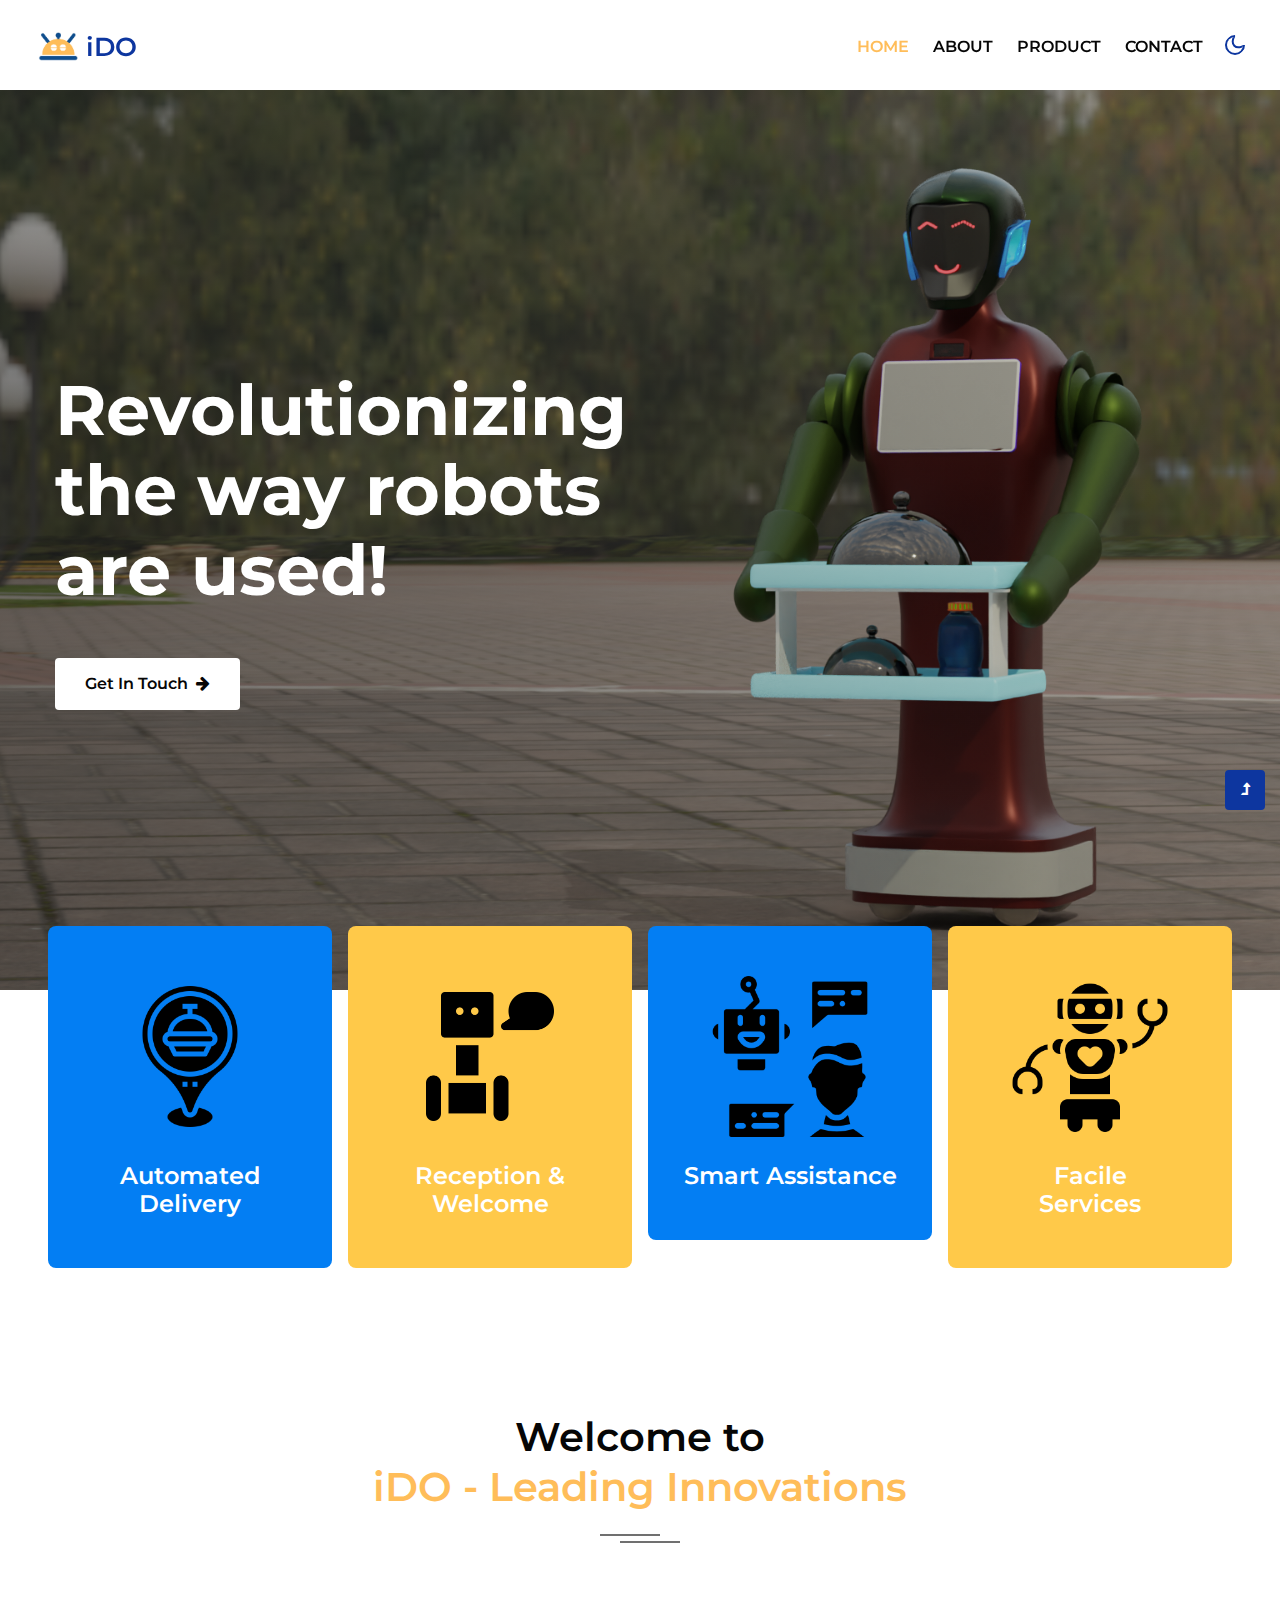
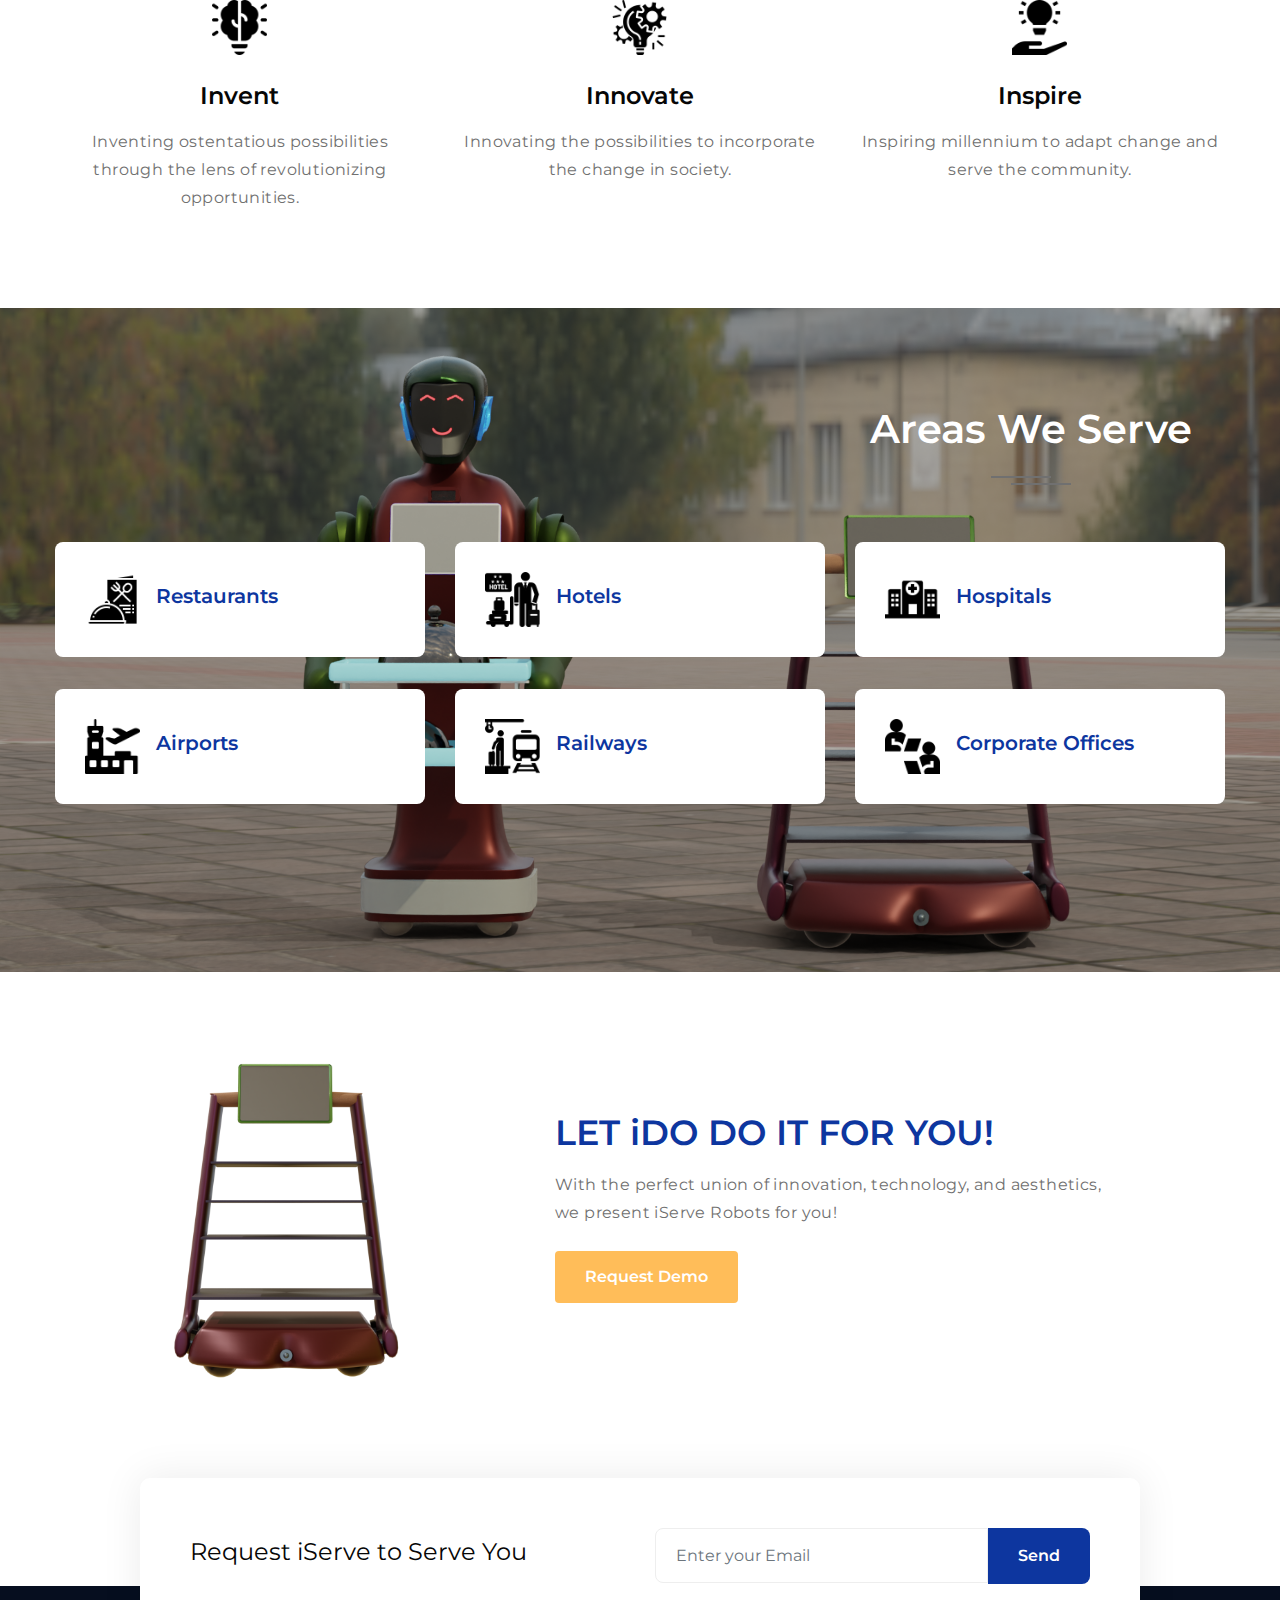
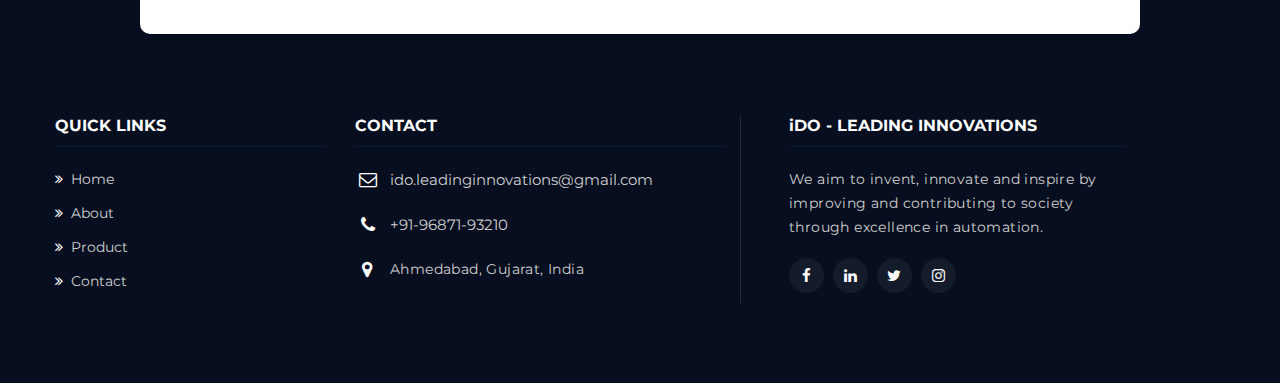
==== commit fd4aac38: "product v1" ====
--- a/index.html
+++ b/index.html
@@ -50,7 +50,7 @@
                             <a class="nav-link" href="about.html">About</a>
                         </li>
                         <li class="nav-item">
-                            <a class="nav-link" href="courses.html">Product</a>
+                            <a class="nav-link" href="product.html">Product</a>
                         </li>
                         <li class="nav-item">
                             <a class="nav-link" href="contact.html">Contact</a>
@@ -212,8 +212,8 @@
                         <div class="grids5-info position-relative">
                             <img src="assets/images/c1.jpg" alt="" class="img-fluid" />
                             <div class="meta-list">
-                                <a href="courses.html">art</a>
-                                <a href="courses.html">design</a>
+                                <a href="product.html">art</a>
+                                <a href="product.html">design</a>
                             </div>
                             <div class="course-price-item">
                                 <h6>$400</h6>
@@ -226,7 +226,7 @@
                                     <li> <i class="fa fa-clock-o" aria-hidden="true"></i> 10 week</li>
                                 </ul>
                             </div>
-                            <h4><a href="courses.html">Donec sed teus enime</a></h4>
+                            <h4><a href="product.html">Donec sed teus enime</a></h4>
                             <p>Sed do eiusmod tempor incididunt ut labore et dolore magna aliqua.</p>
                             <div class="top-content-border d-flex align-items-center justify-content-between mt-5 pt-4">
                                 <ul class="rating-list">
@@ -252,9 +252,9 @@
                         <div class="grids5-info position-relative">
                             <img src="assets/images/c2.jpg" alt="" class="img-fluid" />
                             <div class="meta-list">
-                                <a href="courses.html">Digital</a>
-                                <a href="courses.html">Learn</a>
-                                <a href="courses.html">10% off</a>
+                                <a href="product.html">Digital</a>
+                                <a href="product.html">Learn</a>
+                                <a href="product.html">10% off</a>
                             </div>
                             <div class="course-price-item">
                                 <h6>$900</h6>
@@ -267,7 +267,7 @@
                                     <li> <i class="fa fa-clock-o" aria-hidden="true"></i> 10 week</li>
                                 </ul>
                             </div>
-                            <h4><a href="courses.html">It's enim ad minim ate</a></h4>
+                            <h4><a href="product.html">It's enim ad minim ate</a></h4>
                             <p>Sed do eiusmod tempor incididunt ut labore et dolore magna aliqua.</p>
                             <div class="top-content-border d-flex align-items-center justify-content-between mt-5 pt-4">
                                 <ul class="rating-list">
@@ -293,8 +293,8 @@
                         <div class="grids5-info position-relative">
                             <img src="assets/images/c3.jpg" alt="" class="img-fluid" />
                             <div class="meta-list">
-                                <a href="courses.html">Html</a>
-                                <a href="courses.html">Java</a>
+                                <a href="product.html">Html</a>
+                                <a href="product.html">Java</a>
                             </div>
                             <div class="course-price-item">
                                 <h6>$99</h6>
@@ -307,7 +307,7 @@
                                     <li> <i class="fa fa-clock-o" aria-hidden="true"></i> 10 week</li>
                                 </ul>
                             </div>
-                            <h4><a href="courses.html">Ullamco laboris nisi uts</a></h4>
+                            <h4><a href="product.html">Ullamco laboris nisi uts</a></h4>
                             <p>Sed do eiusmod tempor incididunt ut labore et dolore magna aliqua.</p>
                             <div class="top-content-border d-flex align-items-center justify-content-between mt-5 pt-4">
                                 <ul class="rating-list">
@@ -333,8 +333,8 @@
                         <div class="grids5-info position-relative">
                             <img src="assets/images/c4.jpg" alt="" class="img-fluid" />
                             <div class="meta-list">
-                                <a href="courses.html">Website</a>
-                                <a href="courses.html">Wordpress</a>
+                                <a href="product.html">Website</a>
+                                <a href="product.html">Wordpress</a>
                             </div>
                             <div class="course-price-item">
                                 <h6>$369</h6>
@@ -347,7 +347,7 @@
                                     <li> <i class="fa fa-clock-o" aria-hidden="true"></i> 10 week</li>
                                 </ul>
                             </div>
-                            <h4><a href="courses.html">Donec sed teus enime</a></h4>
+                            <h4><a href="product.html">Donec sed teus enime</a></h4>
                             <p>Sed do eiusmod tempor incididunt ut labore et dolore magna aliqua.</p>
                             <div class="top-content-border d-flex align-items-center justify-content-between mt-5 pt-4">
                                 <ul class="rating-list">
@@ -373,8 +373,8 @@
                         <div class="grids5-info position-relative">
                             <img src="assets/images/c5.jpg" alt="" class="img-fluid" />
                             <div class="meta-list">
-                                <a href="courses.html">Marketing</a>
-                                <a href="courses.html">Edu</a>
+                                <a href="product.html">Marketing</a>
+                                <a href="product.html">Edu</a>
                             </div>
                             <div class="course-price-item">
                                 <h6>$499</h6>
@@ -387,7 +387,7 @@
                                     <li> <i class="fa fa-clock-o" aria-hidden="true"></i> 10 week</li>
                                 </ul>
                             </div>
-                            <h4><a href="courses.html">It's enim ad minim ate</a></h4>
+                            <h4><a href="product.html">It's enim ad minim ate</a></h4>
                             <p>Sed do eiusmod tempor incididunt ut labore et dolore magna aliqua.</p>
                             <div class="top-content-border d-flex align-items-center justify-content-between mt-5 pt-4">
                                 <ul class="rating-list">
@@ -413,8 +413,8 @@
                         <div class="grids5-info position-relative">
                             <img src="assets/images/c6.jpg" alt="" class="img-fluid" />
                             <div class="meta-list">
-                                <a href="courses.html">Study</a>
-                                <a href="courses.html">Accadamic</a>
+                                <a href="product.html">Study</a>
+                                <a href="product.html">Accadamic</a>
                             </div>
                             <div class="course-price-item">
                                 <h6>$289</h6>
@@ -427,7 +427,7 @@
                                     <li> <i class="fa fa-clock-o" aria-hidden="true"></i> 10 week</li>
                                 </ul>
                             </div>
-                            <h4><a href="courses.html">Ullamco laboris nisi uts</a></h4>
+                            <h4><a href="product.html">Ullamco laboris nisi uts</a></h4>
                             <p>Sed do eiusmod tempor incididunt ut labore et dolore magna aliqua.</p>
                             <div class="top-content-border d-flex align-items-center justify-content-between mt-5 pt-4">
                                 <ul class="rating-list">
@@ -831,7 +831,7 @@
                                 </li>
                                 <li><a href="about.html"><span class="fa fa-angle-double-right mr-2"></span>About</a>
                                 </li>
-                                <li><a href="courses.html"><span
+                                <li><a href="product.html"><span
                                             class="fa fa-angle-double-right mr-2"></span>Product</a></li>
                                 <li><a href="contact.html"><span
                                             class="fa fa-angle-double-right mr-2"></span>Contact</a></li>
--- a/assets/css/style-starter.css
+++ b/assets/css/style-starter.css
@@ -16622,7 +16622,8 @@
 
 /* footer */
 .w3l-footer-22 .footer-sub {
-  padding: 80px 0;
+  padding-bottom: 80px;
+  padding-top: 10px;
   background: #060e1f;
 }
 
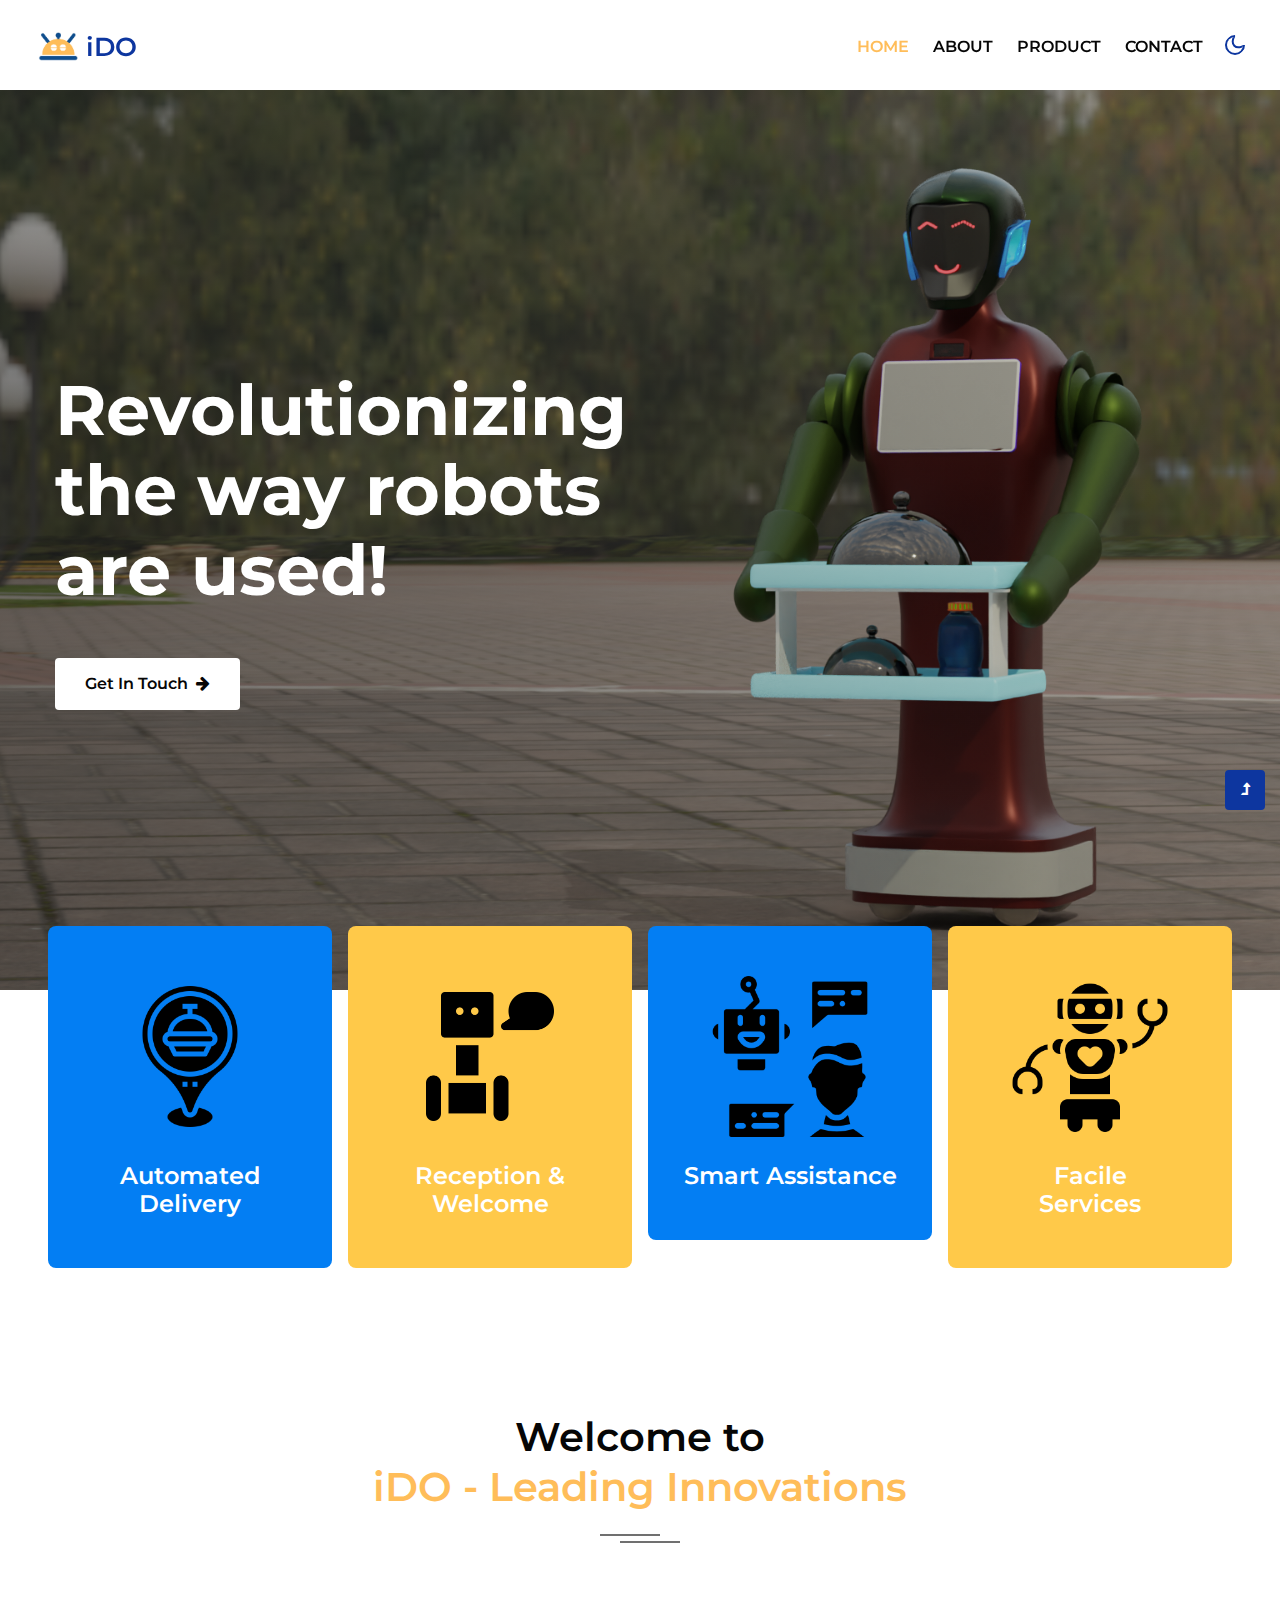
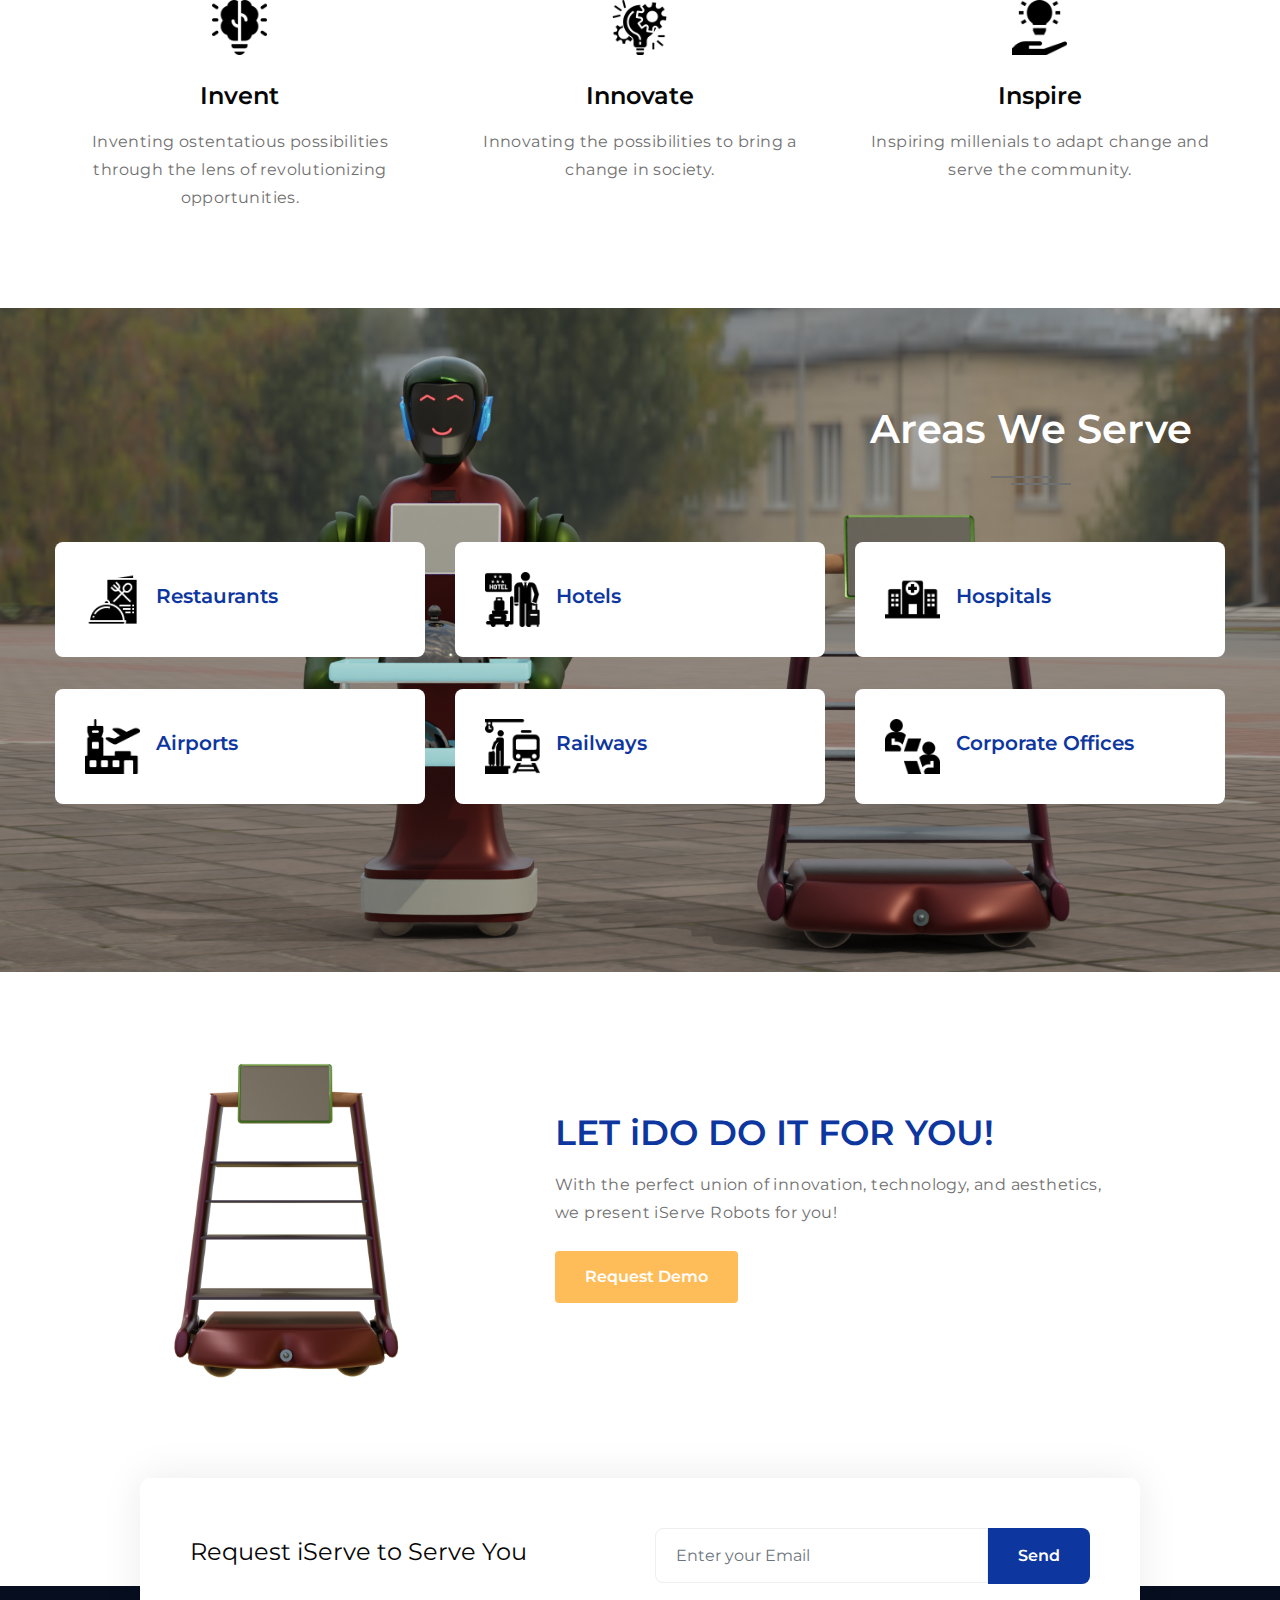
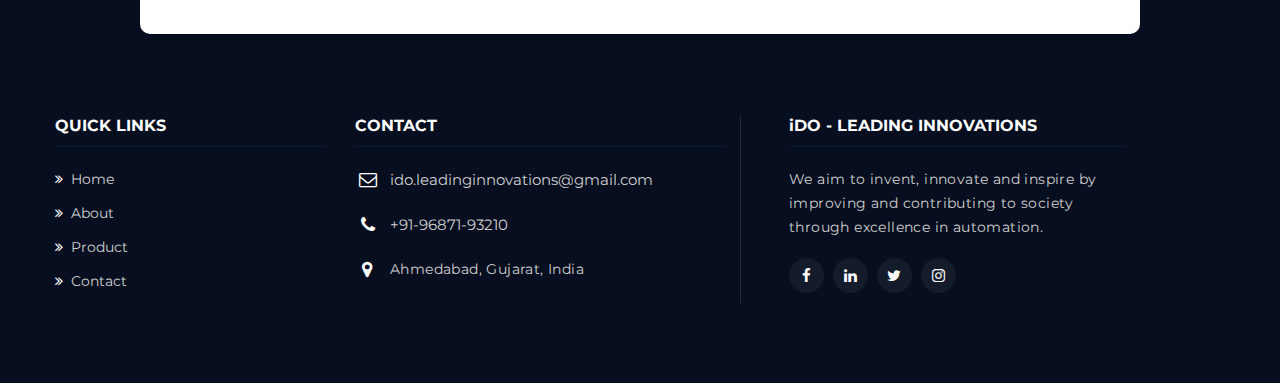
==== commit d3036ab3: "asd" ====
--- a/index.html
+++ b/index.html
@@ -10,10 +10,10 @@
     <meta charset="utf-8">
     <meta name="viewport" content="width=device-width, initial-scale=1, shrink-to-fit=no">
     <title>iDO - Leading Innovations</title>
+    <link rel="icon" href="./images/logowobg.png">
     <!-- google-fonts -->
     <link href="//fonts.googleapis.com/css2?family=Montserrat:wght@100;200;300;400;500;600;700;800;900&display=swap"
         rel="stylesheet">
-    <link rel="icon" href="./images/logowobg.png">
     <!-- //google-fonts -->
     <!-- Template CSS Style link -->
     <link rel="stylesheet" href="assets/css/style-starter.css">
@@ -172,7 +172,7 @@
                                     </h3>
                                 </a>
                                 <p class="feature-text">
-                                    Innovating the possibilities to incorporate the change in society.
+                                    Innovating the possibilities to bring a change in society.
                                 </p>
                             </div>
                         </div>
@@ -189,7 +189,7 @@
                                     </h3>
                                 </a>
                                 <p class="feature-text">
-                                    Inspiring millennium to adapt change and serve the community.
+                                    Inspiring millenials to adapt change and serve the community.
                                 </p>
                             </div>
                         </div>
--- a/assets/css/style-starter.css
+++ b/assets/css/style-starter.css
@@ -10,6 +10,7 @@
  * Copyright 2011-2019 Twitter, Inc.
  * Licensed under MIT (https://github.com/twbs/bootstrap/blob/master/LICENSE)
  */
+ 
 :root {
   --blue: #007bff;
   --indigo: #6610f2;
@@ -22,7 +23,7 @@
   --teal: #20c997;
   --cyan: #17a2b8;
   --white: #fff;
-  --gray: #6c757d;
+  --gray: #606569;
   --gray-dark: #343a40;
   --primary: #ff4c4c;
   --secondary: #e71d36;
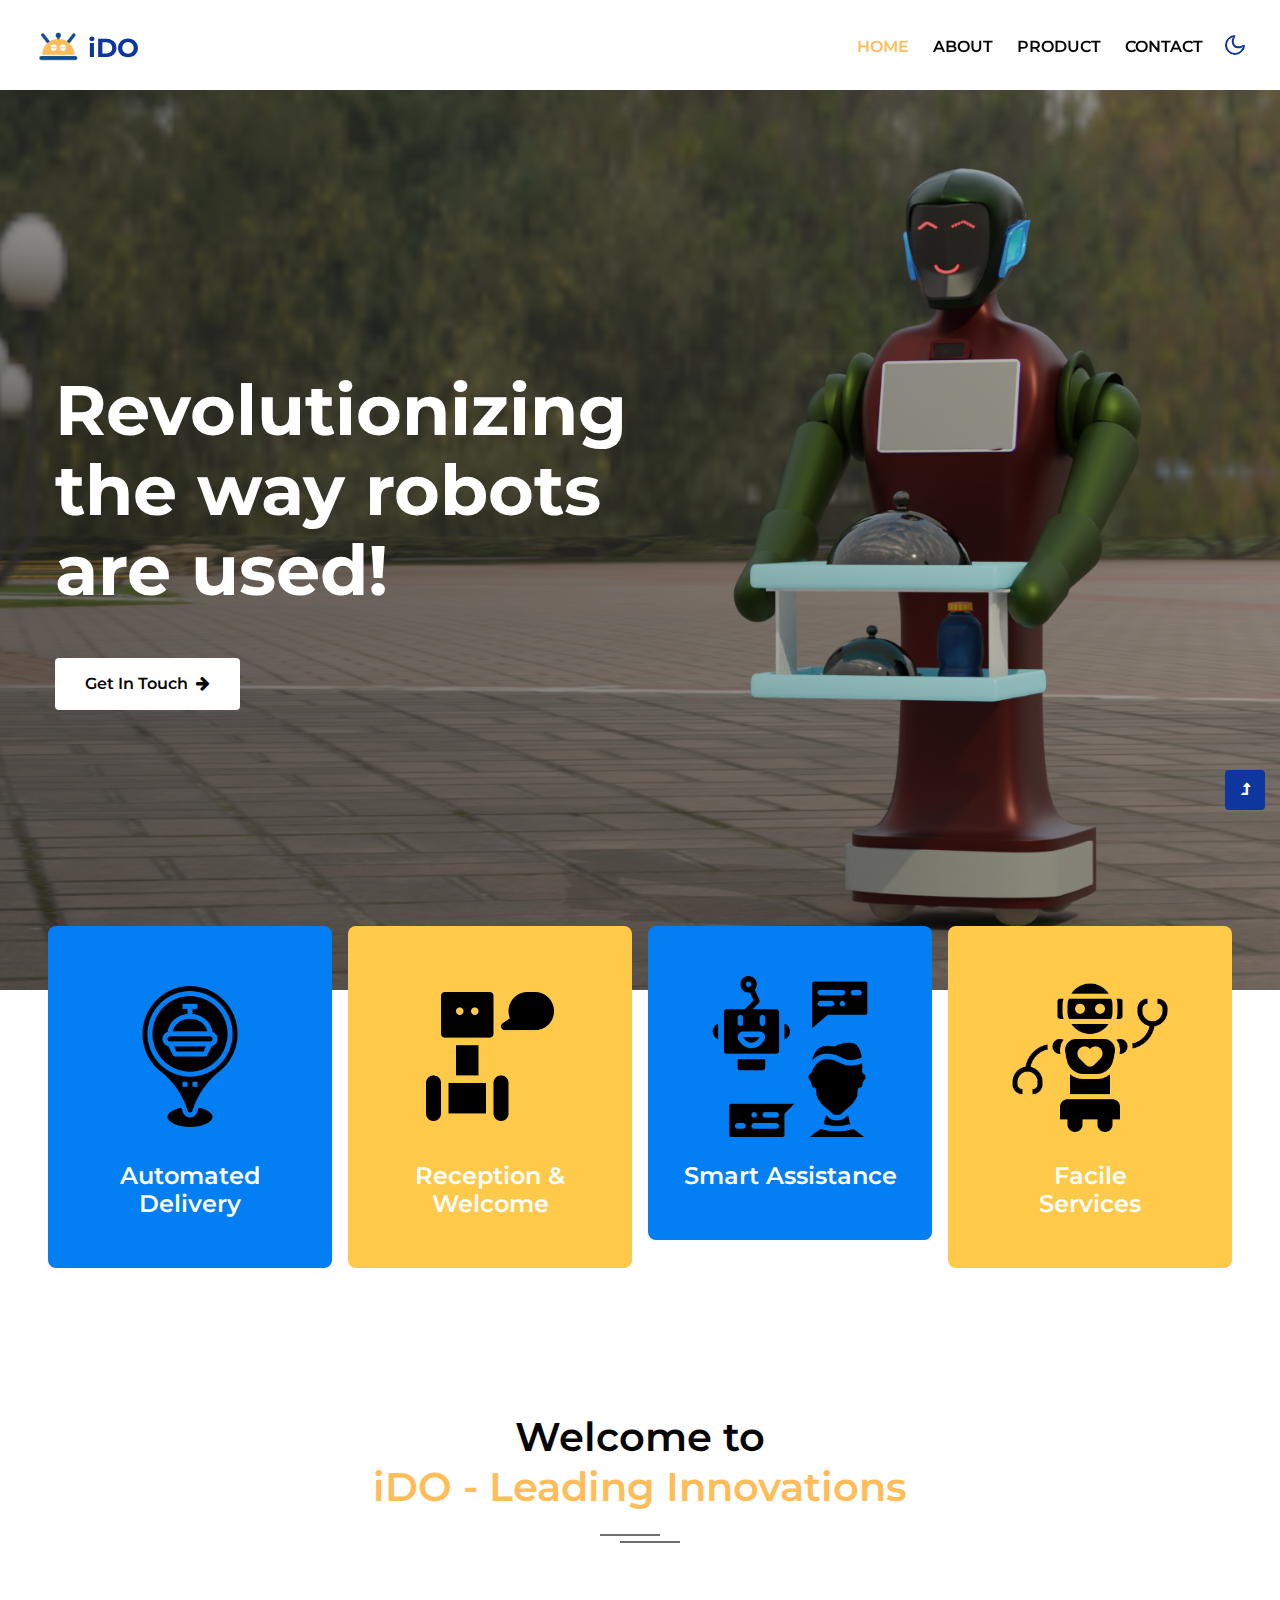
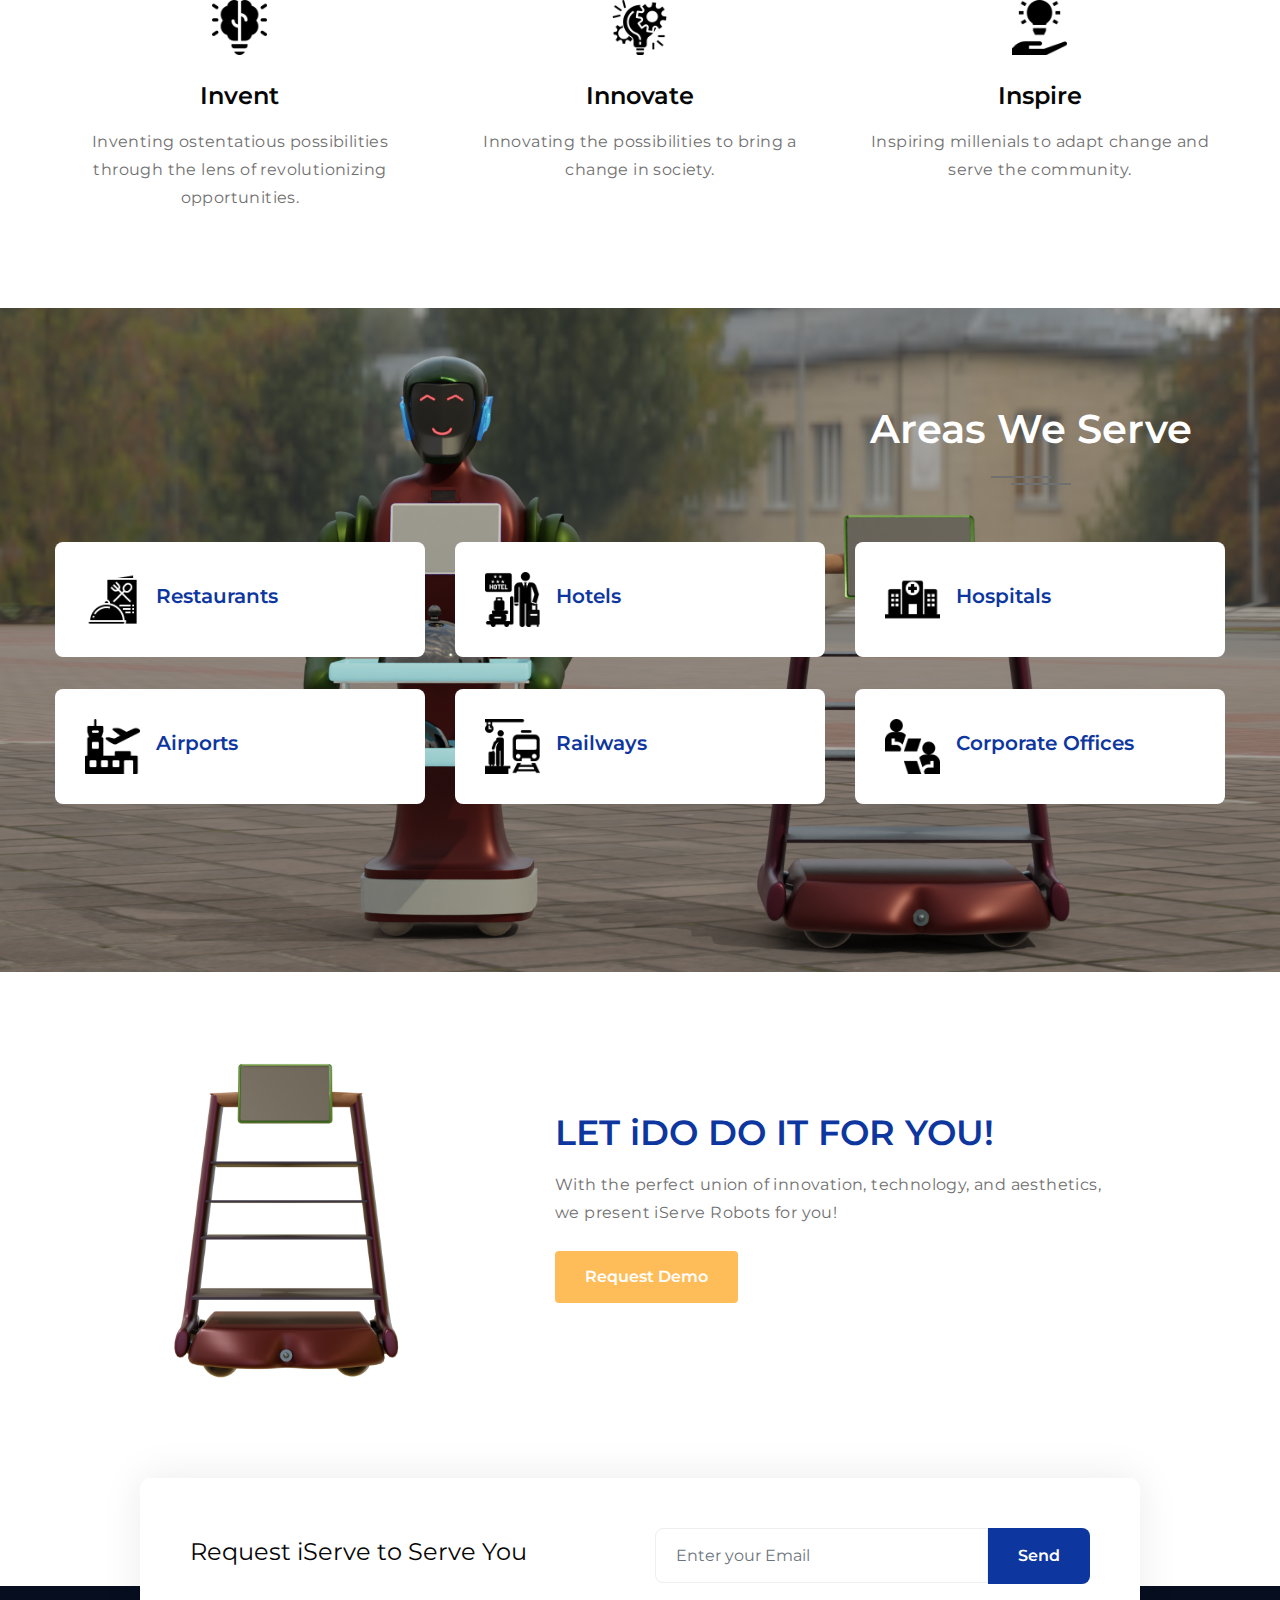
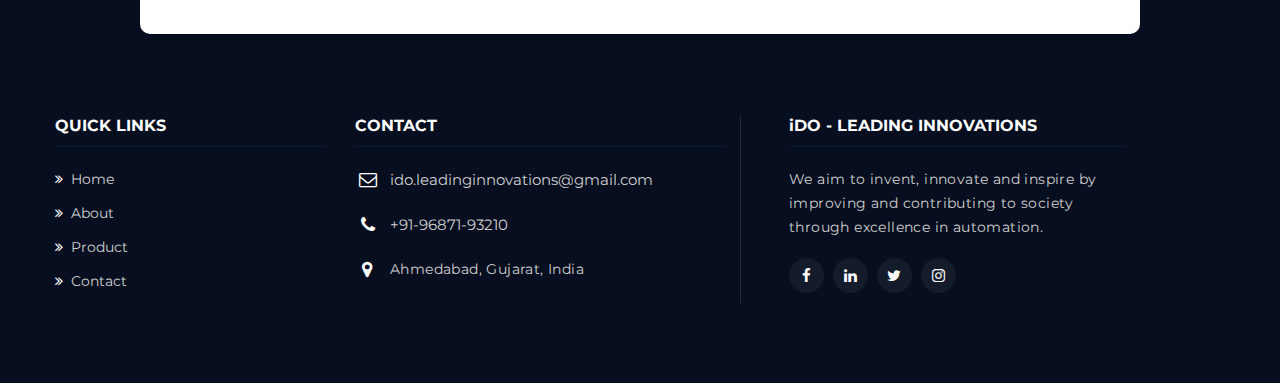
==== commit f97686c4: "asd" ====
--- a/index.html
+++ b/index.html
@@ -26,8 +26,8 @@
             <nav class="navbar navbar-expand-lg stroke">
                 <h1>
                     <a class="navbar-brand d-flex align-items-center" href="index.html">
-                        <img src="./images/logowobg.png" class="img-fluid p-1" style="height:55px;width:auto;" alt="">
-                        iDO
+                        <img src="./images/logowobg.png" class="img-fluid p-1" style="height:55px;width:55px;" alt="">
+                        <span class="d-none d-sm-none d-md-block">iDO</span>
                     </a>
                 </h1>
                 <!-- if logo is image enable this   
@@ -58,7 +58,7 @@
                     </ul>
                 </div>
                 <!-- toggle switch for light and dark theme -->
-                <div class="cont-ser-position">
+                <div class="cont-ser-position my-2">
                     <nav class="navigation">
                         <div class="theme-switch-wrapper">
                             <label class="theme-switch" for="checkbox">
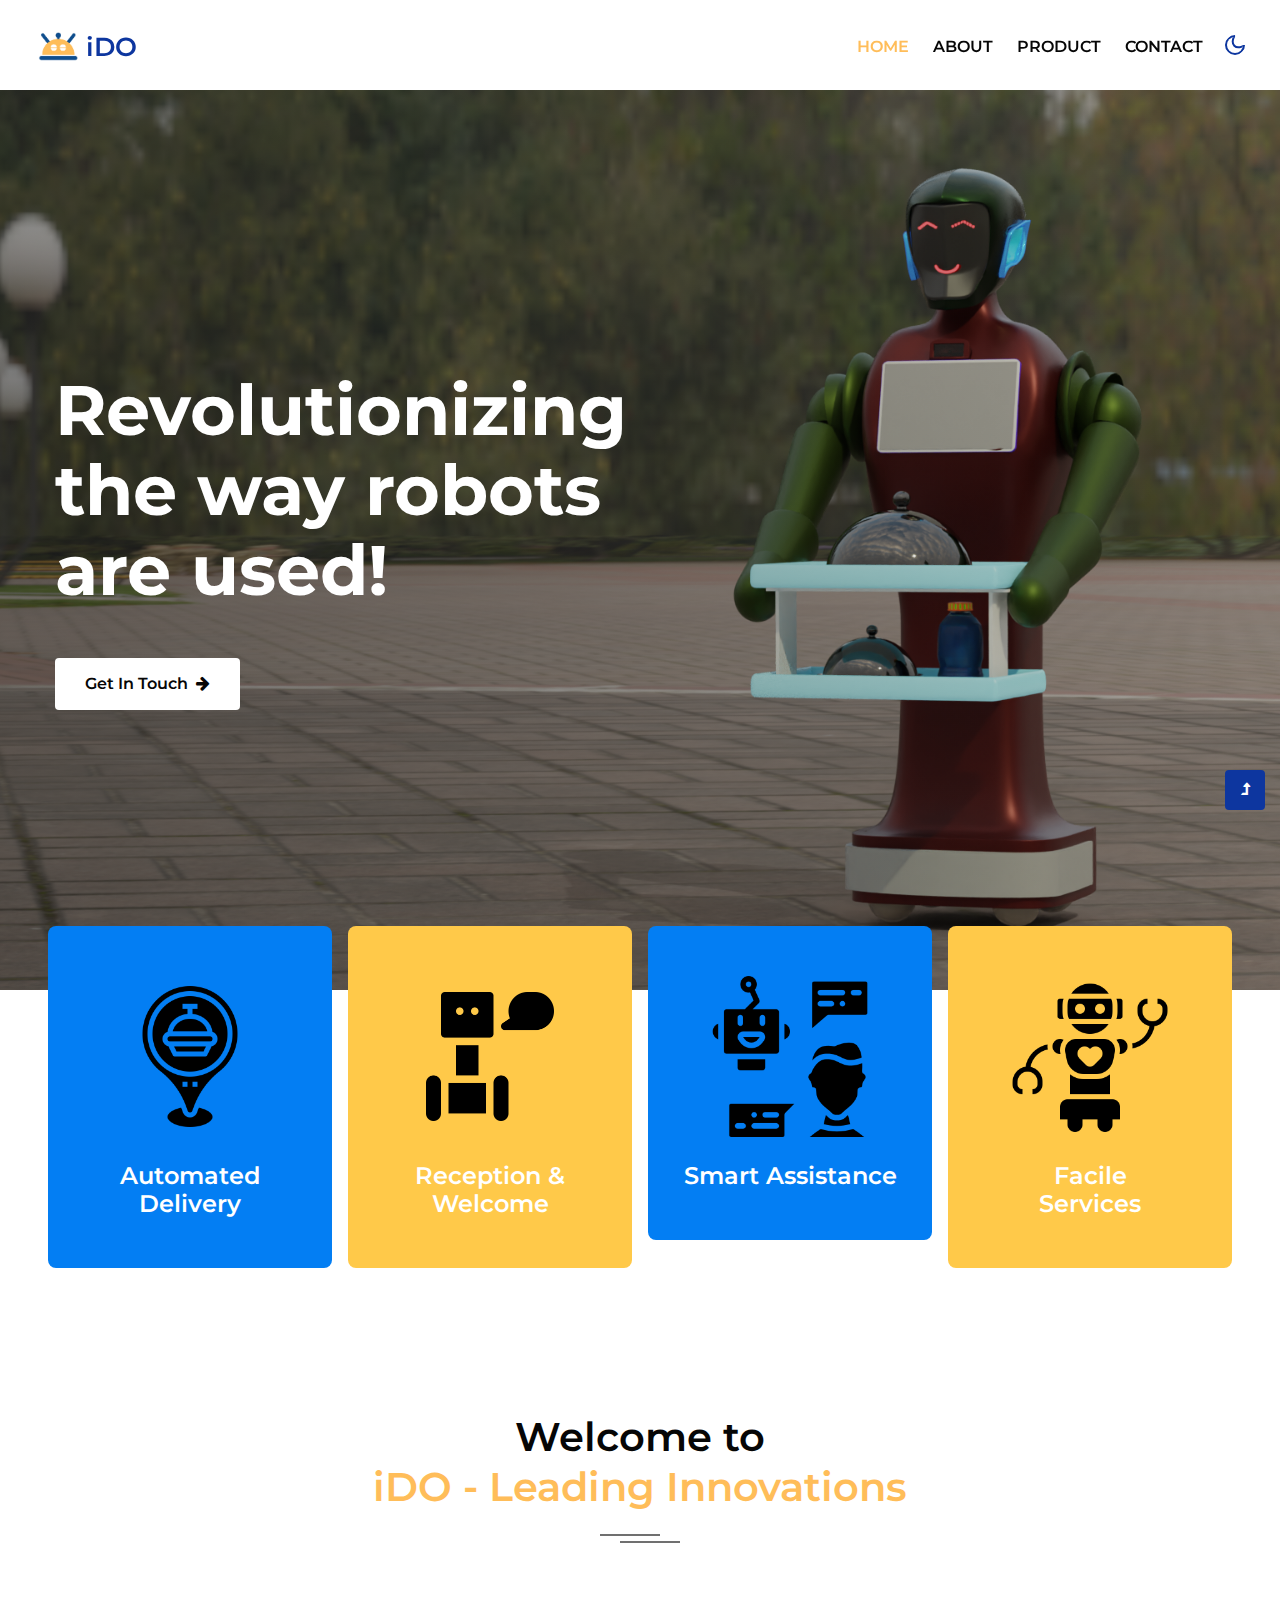
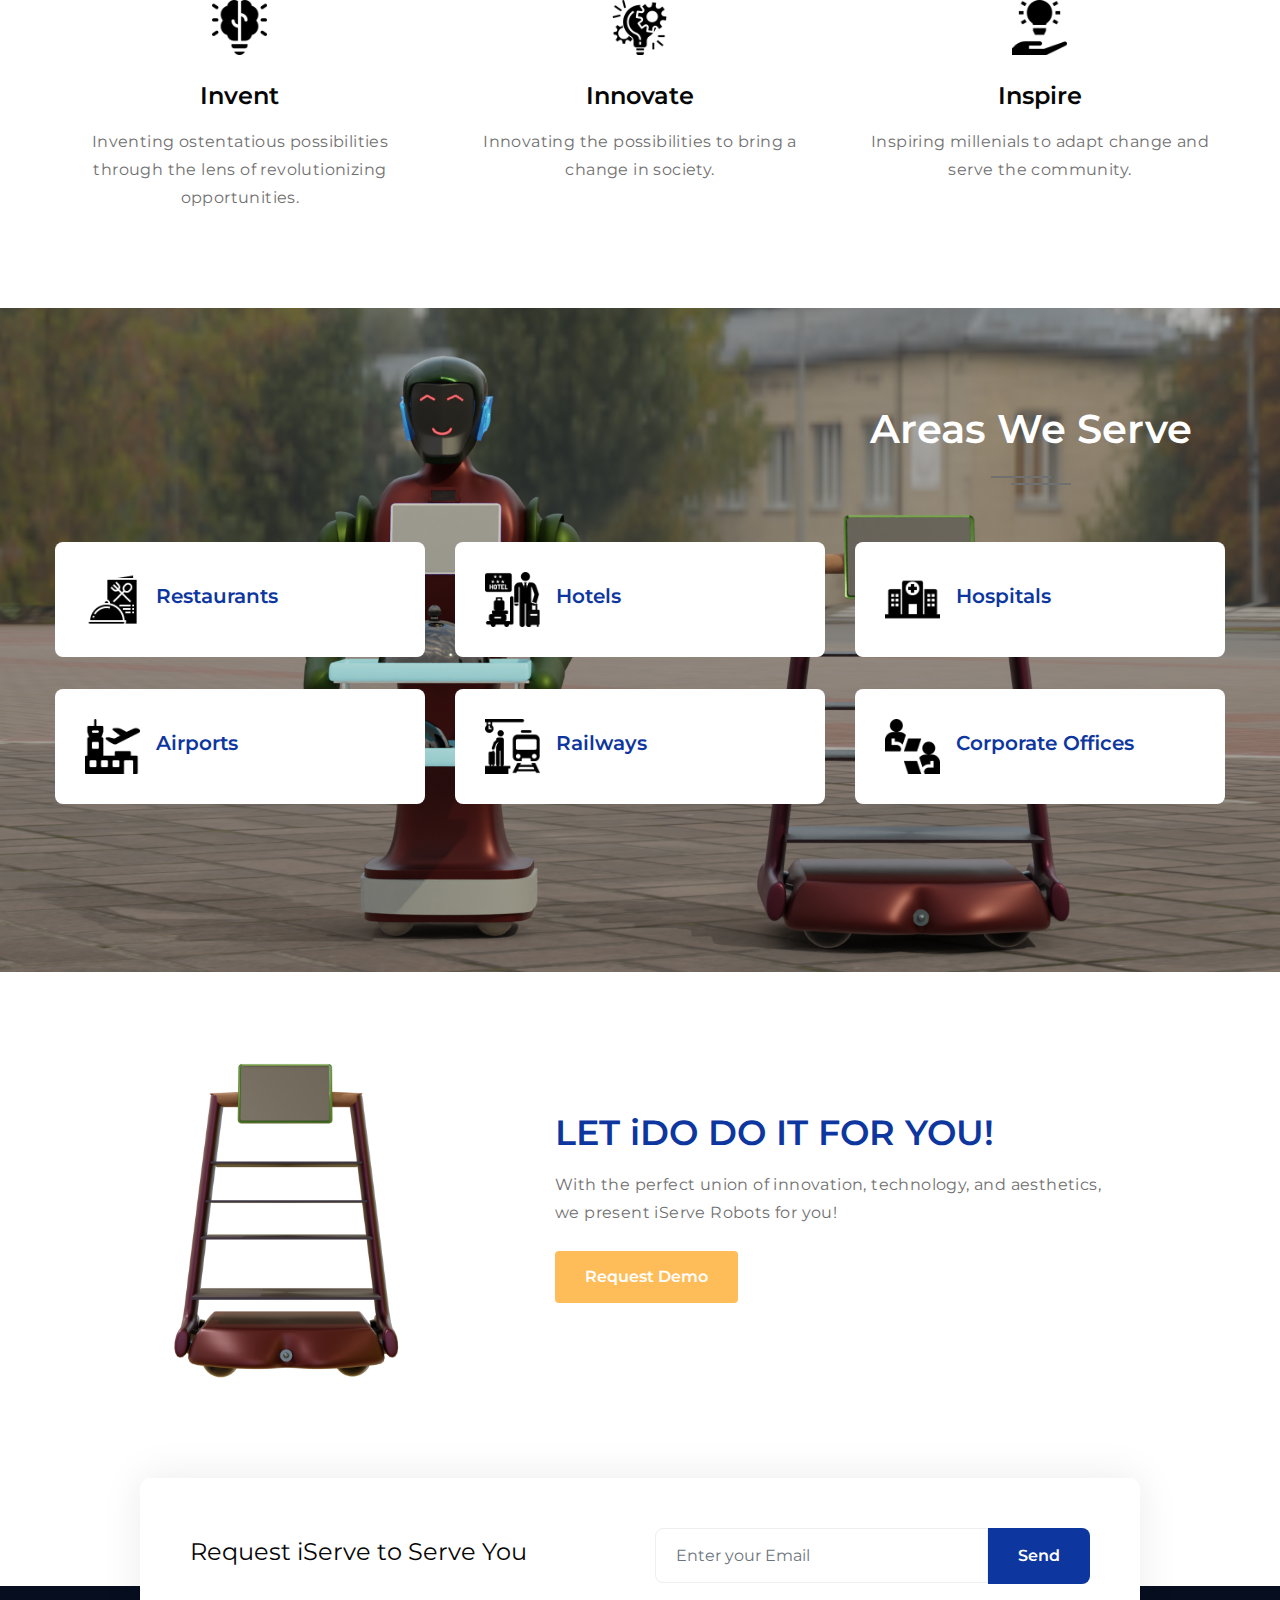
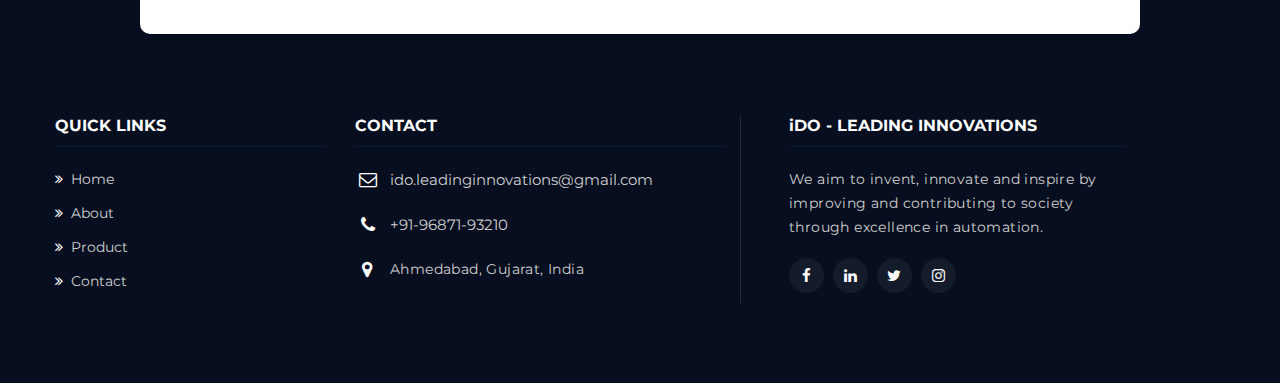
==== commit 05f9d355: "qwe" ====
--- a/index.html
+++ b/index.html
@@ -27,7 +27,7 @@
                 <h1>
                     <a class="navbar-brand d-flex align-items-center" href="index.html">
                         <img src="./images/logowobg.png" class="img-fluid p-1" style="height:55px;width:55px;" alt="">
-                        <span class="d-none d-sm-none d-md-block">iDO</span>
+                        iDO
                     </a>
                 </h1>
                 <!-- if logo is image enable this   
